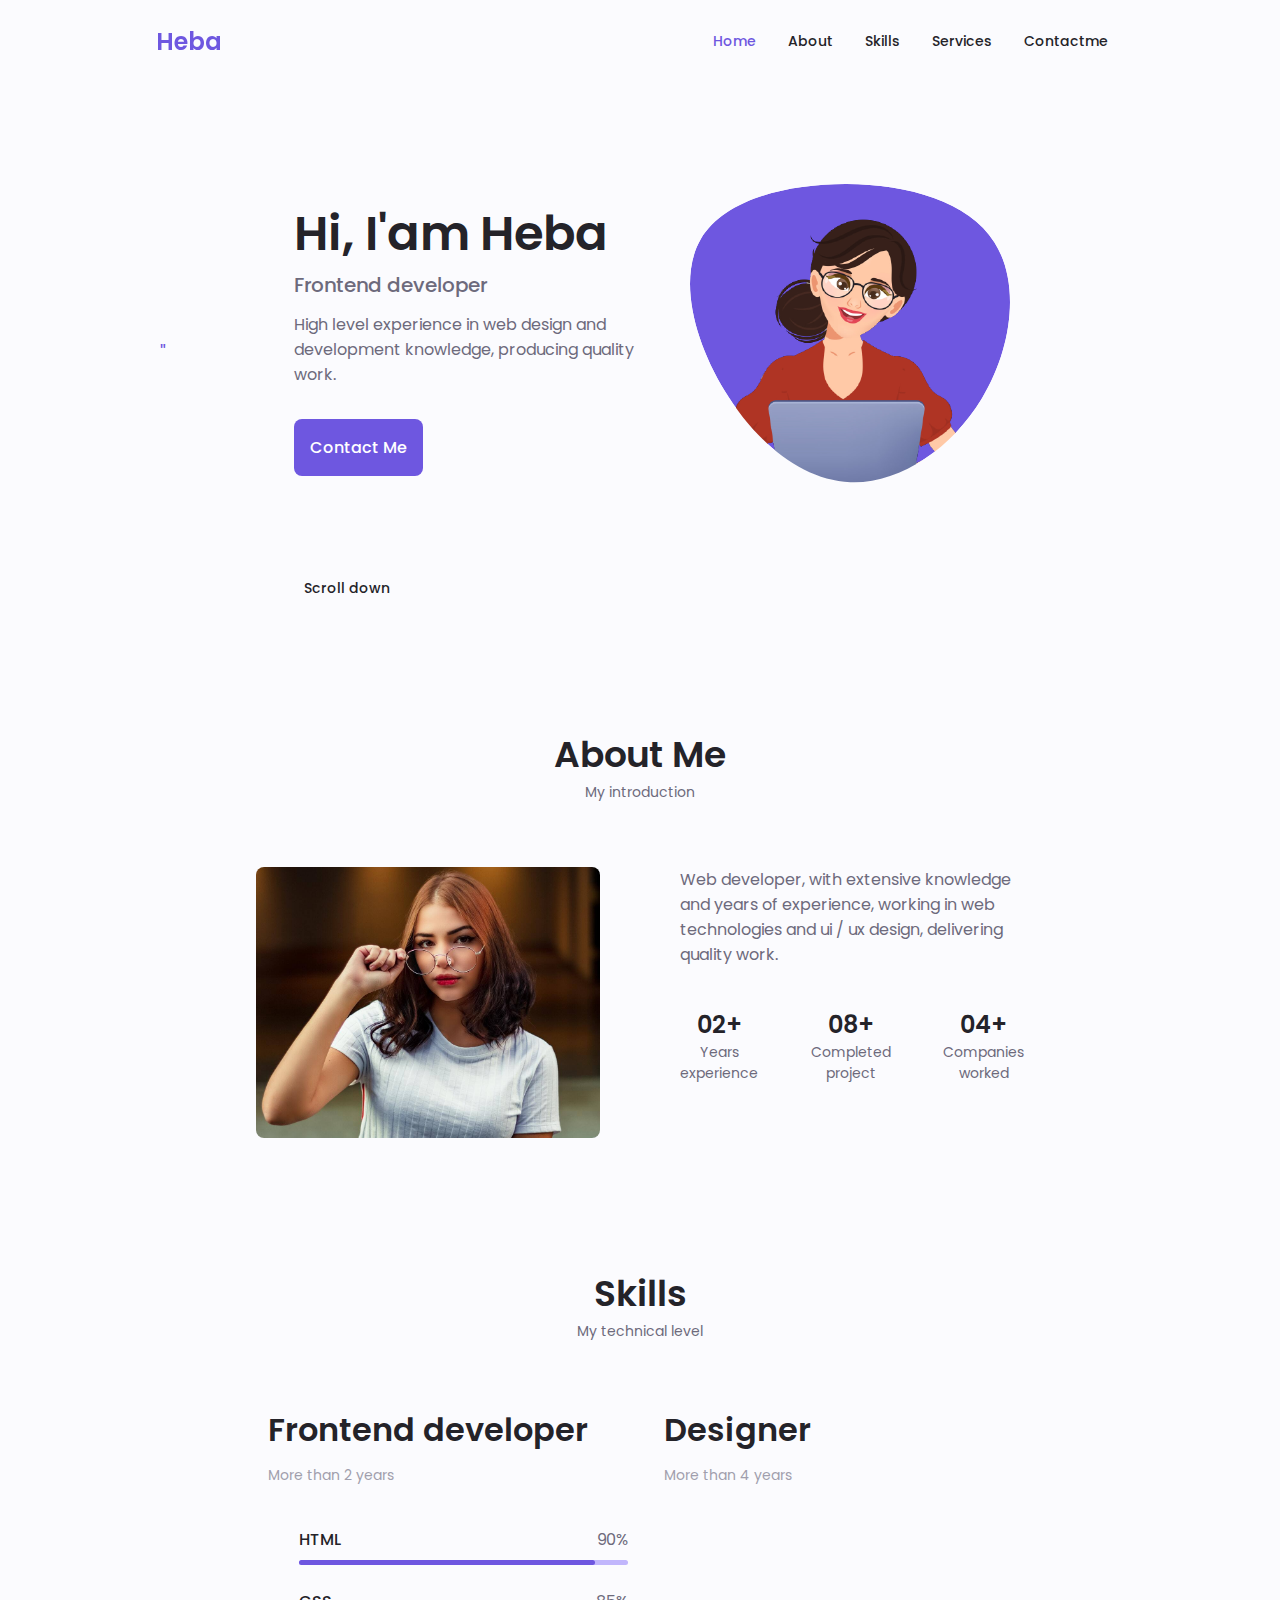
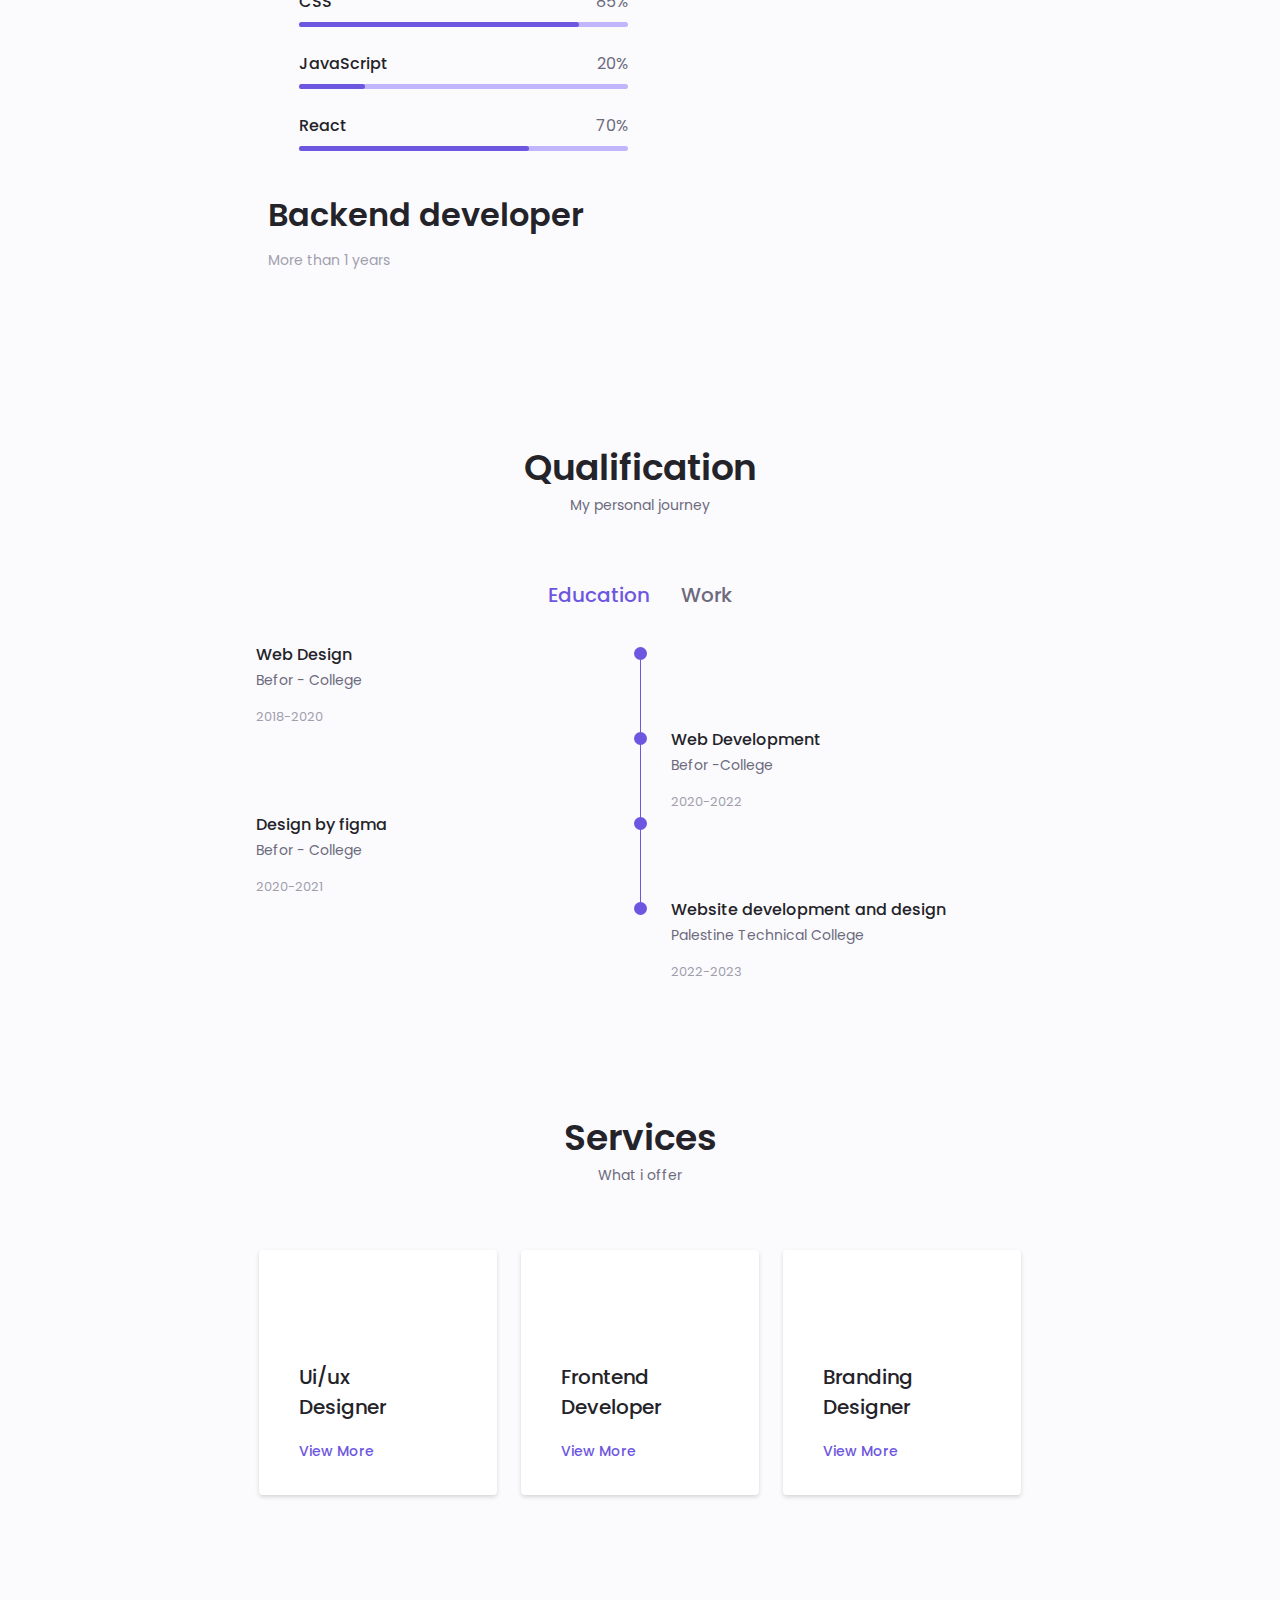
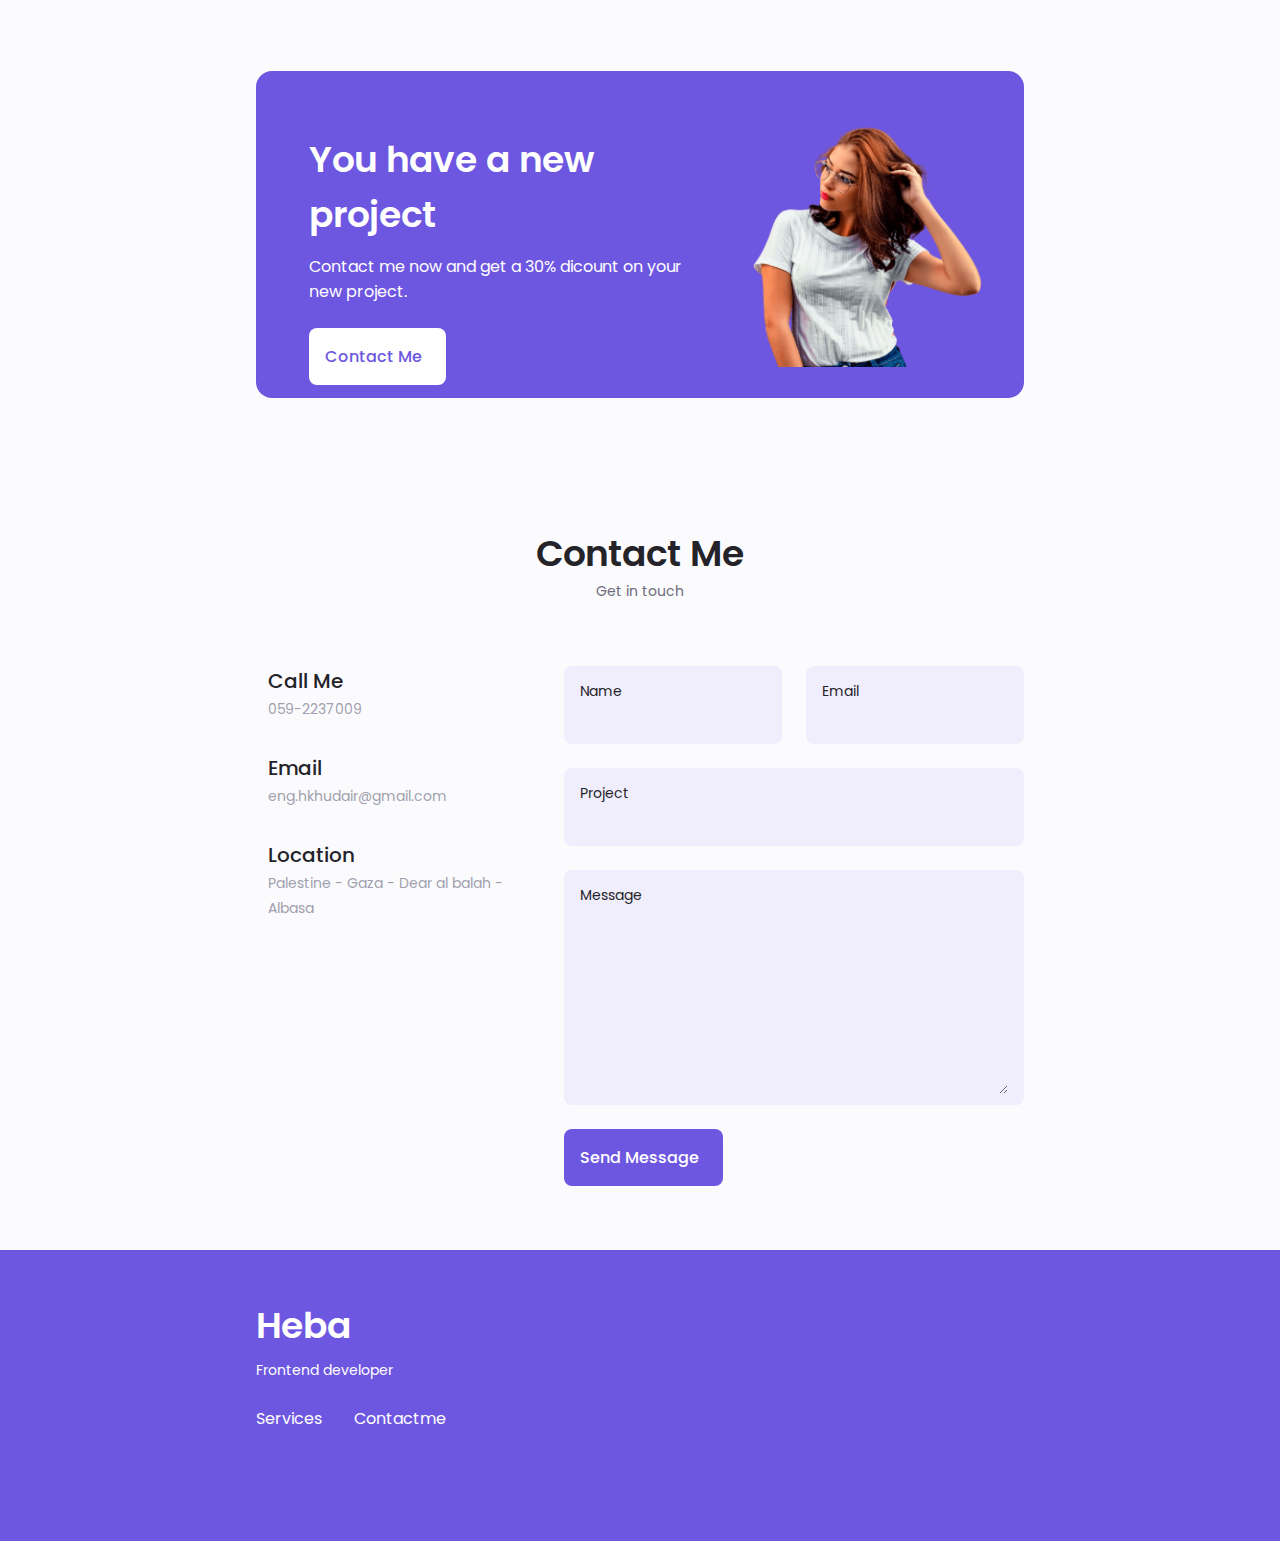
==== index.html @ 5c6288a1 "unicode secure https" ====
<!DOCTYPE html>
    <html lang="en">
    <head>
        <meta charset="UTF-8">
        <meta name="viewport" content="width=device-width, initial-scale=1.0">

        <!--==================== UNICONS ====================-->
        <link rel="stylesheet" href="https://unicons.iconscout.com/release/v3.0.6/css/line.css">
        
        <!--==================== SWIPER CSS ====================-->
        <link rel="stylesheet" href="assets/css/styles.css">
        
        <!--==================== CSS ====================-->
        <link rel="stylesheet" href="">

        <title>Responsive Portfolio Website</title>
    </head>
    <body>
        <!--==================== HEADER ====================-->
        <header class="header" id="header">
            <nav class="nav container">
                <a href="#" class="nav__logo">Heba</a>
                <div class="nav__menu" id="nav-menu">
                    <ul class="nav__list grid">
                        <li class="nav__ite">
                            <a href="#home" class="nav__link active-link">
                              <i class="uil uil-estate nav__icon"></i> Home 
                            </a>
                        </li>
                        <li class="nav__ite">
                            <a href="#about" class="nav__link">
                               <i class="uil uil-user nav__icon"></i> About 
                            </a>
                        </li>
                        <li class="nav__ite">
                            <a href="#skills" class="nav__link">
                                <i class="uil uil-file-alt nav__icon"></i>Skills
                            </a>
                        </li>
                        <li class="nav__ite">
                            <a href="#services" class="nav__link">
                                <i class="uil uil-briefcase-alt nav__icon"></i> Services
                            </a>
                        </li>

                        <li class="nav__ite">
                            <a href="#contact" class="nav__link">
                              <i class="uil uil-message nav__icon"></i> Contactme  
                            </a>
                        </li>
                    </ul>
                    <i class="uil uil-times nav__close" id="nav-close"></i>
                </div>

                <div class="nav__btns">
                    <!-- Theme change button -->
                    <i class="uil uil-moon changr-theme" id="theme-button"></i>
                   <div class="nav__toggle" id="nav-toggle">
                       <i class="uil uil-apps"></i>
                    </div>
                </div>
            </nav>
        </header>

        <!--==================== MAIN ====================-->
        <main class="main">

        
            <!--==================== HOME ====================-->
            <section class="home section" id="home">
                <div class="home__container container grid">
                    <div class="home__content grid">
                        <div class="home__social">
                            <a href="" target="_blank" class="home__social-icon">
                                 
                            </a>

                            <a href="" target="_blank" class="home__social-icon">
                                
                            </a>

                            <a href="http://githup.com/" target="_blank" class="home__social-icon">
                               <i class="uil uil-github-alt"></i>" 
                            </a>
                        </div>
                        <div class="home__img">
                            <svg class="home__blob" viewBox="0 0 200 187" xmlns="http://www.w3.org/2000/svg" xmlns:xlink="http://www.w3.org/1999/xlink">
                                <mask id="mask0" mask-type="alpha">
                                    <path d="M190.312 36.4879C206.582 62.1187 201.309 102.826 182.328 134.186C163.346 165.547 
                                    130.807 187.559 100.226 186.353C69.6454 185.297 41.0228 161.023 21.7403 129.362C2.45775 
                                    97.8511 -7.48481 59.1033 6.67581 34.5279C20.9871 10.1032 59.7028 -0.149132 97.9666 
                                    0.00163737C136.23 0.303176 174.193 10.857 190.312 36.4879Z"/>
                                </mask>
                                <g mask="url(#mask0)">
                                    <path d="M190.312 36.4879C206.582 62.1187 201.309 102.826 182.328 134.186C163.346 
                                    165.547 130.807 187.559 100.226 186.353C69.6454 185.297 41.0228 161.023 21.7403 
                                    129.362C2.45775 97.8511 -7.48481 59.1033 6.67581 34.5279C20.9871 10.1032 59.7028 
                                    -0.149132 97.9666 0.00163737C136.23 0.303176 174.193 10.857 190.312 36.4879Z"/>
                                    <image class="home__bolob-img" x='12' y='18' xlink:href="assets/img/profile.png"/>
                                </g>
                            </svg>
                            
                        </div>
                        <div class="home__data">
                            <h1 class="home__title">Hi, I'am Heba</h1>
                            <h3 class="home__subtitle">Frontend developer</h3>
                            <p class="home__description">High level experience in web design and development
                                 knowledge, producing quality work.</p>
                                 <a href="#contact" class="button button--flex">
                                    Contact Me<i class="uil uil-message button--icon"></i>
                                </a>
                        </div>
                    </div>

                    <div class="home__scroll">
                        <a href="#about" class="home__scroll-button button--flex">
                            <i class="uil uil-mouse-alt home__scroll-mouse"></i>
                            <span class="home__scroll-name">Scroll down</span>
                            <i class="uil uil-arrow-down home__scroll-arow"></i>
                        </a>
                    </div>
                </div>
            </section>

            <!--==================== ABOUT ====================-->
            <section class="about section" id="about">
                <h2 class="section__title">About Me</h2>
                <span class="section__subtitle">My introduction</span>

                <div class="about__container container grid">
                    <img src="assets/img/about.jpg" alt="" class="about__img">

                    <div class="about__data">
                        <p class="about__description">
                            Web developer, with extensive knowledge and years of experience, working in web technologies and ui / ux design, delivering quality work.
                        </p>
                        <div class="about__info">
                            <div>
                                <span class="about__info-title">02+</span>
                                <span class="about__info-name">Years <br> experience</span>
                            </div>

                            <div>
                                <span class="about__info-title">08+</span>
                                <span class="about__info-name">Completed <br> project</span>
                            </div>

                            <div>
                                <span class="about__info-title">04+</span>
                                <span class="about__info-name">Companies <br> worked</span>
                            </div>

                            
                        </div>
                    </div>
                </div>
            </section>

            <!--==================== SKILLS ====================-->
            <section class="skills section" id="skills">
                
                    <h2 class="section__title">Skills</h2>
                    <span class="section__subtitle">My technical level</span>

                    <div class="skills__container container grid">
                        <div>
                            <!--==================== SKILLS 1 ====================-->
                              <div class="skills__content skills__open">
                                <div class="skills__header">
                                    <i class="uil uil-brackets-curly skills__icon"></i>

                                    <div>
                                        <h1 class="skills__titles">Frontend developer</h1>
                                        <span class="skills__subtitle">More than 2 years</span>
                                    </div>
                                    <i class="uil uil-angle-down skills__arrow"></i>
                                </div>

                                <div class="skills__list grid">
                                    <div class="skills__data">
                                        <div class="skills__titles">
                                            <h3 class="skills__name">HTML</h3>
                                            <span class="skills__number">90%</span>
                                        </div>
                                        <div class="skills__bar">
                                            <span class="skills__percentage skills__html"></span>
                                        </div>
                                    </div>

                                    <div class="skills__data">
                                        <div class="skills__titles">
                                            <h3 class="skills__name">CSS</h3>
                                            <span class="skills__number">85%</span>
                                        </div>
                                        <div class="skills__bar">
                                            <span class="skills__percentage skills__CSS"></span>
                                        </div>
                                    </div>

                                    <div class="skills__data">
                                        <div class="skills__titles">
                                            <h3 class="skills__name">JavaScript</h3>
                                            <span class="skills__number">20%</span>
                                        </div>
                                        <div class="skills__bar">
                                            <span class="skills__percentage skills__js"></span>
                                        </div>
                                    </div>

                                    <div class="skills__data">
                                        <div class="skills__titles">
                                            <h3 class="skills__name">React</h3>
                                            <span class="skills__number">70%</span>
                                        </div>
                                        <div class="skills__bar">
                                            <span class="skills__percentage skills__react"></span>
                                        </div>
                                    </div>
                                </div>
                              </div>
                              
                              <!--==================== SKILLS 2 ====================-->
                              <div class="skills__content skills__close">
                                <div class="skills__header">
                                    <i class="uil uil-server-network skills__icon"></i>

                                    <div>
                                        <h1 class="skills__titles">Backend developer</h1>
                                        <span class="skills__subtitle">More than 1 years</span>
                                    </div>
                                    <i class="uil uil-angle-down skills__arrow"></i>
                                </div>

                                <div class="skills__list grid">
                                    <div class="skills__data">
                                        <div class="skills__titles">
                                            <h3 class="skills__name">PHP</h3>
                                            <span class="skills__number">80%</span>
                                        </div>
                                        <div class="skills__bar">
                                            <span class="skills__percentage skills__php"></span>
                                        </div>
                                    </div>

                                    <div class="skills__data">
                                        <div class="skills__titles">
                                            <h3 class="skills__name">Node Js</h3>
                                            <span class="skills__number">75%</span>
                                        </div>
                                        <div class="skills__bar">
                                            <span class="skills__percentage skills__node"></span>
                                        </div>
                                    </div>

                                    <div class="skills__data">
                                        <div class="skills__titles">
                                            <h3 class="skills__name">Firebase</h3>
                                            <span class="skills__number">60%</span>
                                        </div>
                                        <div class="skills__bar">
                                            <span class="skills__percentage skills__firebase"></span>
                                        </div>
                                    </div>

                                    <div class="skills__data">
                                        <div class="skills__titles">
                                            <h3 class="skills__name">Python</h3>
                                            <span class="skills__number">40%</span>
                                        </div>
                                        <div class="skills__bar">
                                            <span class="skills__percentage skills__python"></span>
                                        </div>
                                    </div>
                                </div>
                              </div>
                        </div>
                        <div>
                           <!--==================== SKILLS 3 ====================-->
                           <div class="skills__content skills__close">
                            <div class="skills__header">
                                <i class="uil uil-swatchbook skills__icon"></i>

                                <div>
                                    <h1 class="skills__titles">Designer</h1>
                                    <span class="skills__subtitle">More than 4 years</span>
                                </div>
                                <i class="uil uil-angle-down skills__arrow"></i>
                            </div>

                            <div class="skills__list grid">
                                <div class="skills__data">
                                    <div class="skills__titles">
                                        <h3 class="skills__name">Figma</h3>
                                        <span class="skills__number">90%</span>
                                    </div>
                                    <div class="skills__bar">
                                        <span class="skills__percentage skills__figma"></span>
                                    </div>
                                </div>

                                <div class="skills__data">
                                    <div class="skills__titles">
                                        <h3 class="skills__name">Sketch</h3>
                                        <span class="skills__number">95%</span>
                                    </div>
                                    <div class="skills__bar">
                                        <span class="skills__percentage skills__sketch"></span>
                                    </div>
                                </div>

                                <div class="skills__data">
                                    <div class="skills__titles">
                                        <h3 class="skills__name">Photoshop</h3>
                                        <span class="skills__number">80%</span>
                                    </div>
                                    <div class="skills__bar">
                                        <span class="skills__percentage skills__photoshop"></span>
                                    </div>
                                </div>
                                </div>
                            </div>
                          </div> 
                        </div>
                    </div>
                </section>
            

            <!--==================== QUALIFICATION ====================-->
            <section class="qualification section" id="qualification">
              <h2 class="section__title">Qualification</h2>
              <span class="section__subtitle">My personal journey</span>

              <div class="qualification__container container">
                <div class="qualification__tabs">
                    <div class="qualification__button button--flex qualification__active" data-target='#education'>
                       <i class="uil uil-graduation-cap qualification--icon"></i>
                       Education
                    </div>

                    <div class="qualification__button button--flex" data-target="#work">
                        <i class="uil uil-briefcase-alt qualification--icon"></i>
                        Work
                     </div>
                </div>

                <div class="qualification__sections">
                    <!--==================== QUALIFICATION CONTENT 1 ====================-->
                    <div class="qualifiction__content qualification__active" data-content id="education">
                      

                           <!--==================== QUALIFICATION 1 ====================-->
                           <div class="qualification__data">
                            <div>
                               <h3 class="qualification__title">Web Design</h3>
                               <span class="qualification__subtitle">Befor - College</span>
                               <div class="qualification__calendar">
                                   <i class="uil uil-calender-alt"></i>
                                   2018-2020
                               </div>
                            </div>
                            <div>
                                <span class="qualification__rounder"></span>
                                <span class="qualification__line"></span>

                            </div>
                           </div>
                              <!--==================== QUALIFICATION 2 ====================-->
                           <div class="qualification__data">
                            <div></div>

                                <div>
                                    <span class="qualification__rounder"></span>
                                    <span class="qualification__line"></span>
                                 </div>

                                 <div>
                                     <h3 class="qualification__title">Web Development</h3>
                                     <span class="qualification__subtitle">Befor -College</span>
                                     <div class="qualification__calendar">
                                          <i class="uil uil-calendar-alt"></i>
                                            2020-2022
                                      </div>
                                </div>
                          </div>

                          <!--==================== QUALIFICATION 3 ====================-->
                          <div class="qualification__data">
                          <div>
                            <h3 class="qualification__title">Design by figma</h3>
                            <span class="qualification__subtitle">Befor - College</span>
                            <div class="qualification__calendar">
                                <i class="uil uil-calender-alt"></i>
                                2020-2021
                            </div>
                         </div>
                         <div>
                             <span class="qualification__rounder"></span>
                             <span class="qualification__line"></span>

                         </div>
                         </div>

                            <!--==================== QUALIFICATION 4 ====================-->
                            <div class="qualification__data">
                                <div></div>

                                <div>
                                    <span class="qualification__rounder"></span>
                                    <!-- <span class="qulification__line"></span> -->
     
                                 </div>
                               
                                <div>
                                   <h3 class="qualification__title">Website development and design</h3>
                                   <span class="qualification__subtitle">Palestine Technical College</span>
                                   <div class="qualification__calendar">
                                       <i class="uil uil-calendar-alt"></i>
                                       2022-2023
                                   </div>
                              </div>
                         </div> 
                    </div>
             

                     <!--==================== QUALIFICATION CONTENT 2 ====================-->
                     <div class="qualifiction__content " data-content id="work">
                      

                        <!--==================== QUALIFICATION 1 ====================-->
                        <div class="qualification__data">
                         <div>
                            <h3 class="qualification__title">Software</h3>
                            <span class="qualification__subtitle">Befor Collge</span>
                            <div class="qualification__calendar">
                                <i class="uil uil-calender-alt"></i>
                                2018-2020
                            </div>
                            </div>
                        
                            <div>
                                <span class="qualification__rounder"></span>
                                <span class="qualification__line"></span>
   
                             </div>
                        </div>
                           <!--==================== QUALIFICATION 2 ====================-->
                        <div class="qualification__data">
                            <div></div>

                            <div>
                                <span class="qualification__rounder"></span>
                                <span class="qualification__line"></span>
    
                             </div>
                         <div>
                            <h3 class="qualification__title">Frontend developer</h3>
                            <span class="qualification__subtitle">Befor -College</span>
                            <div class="qualification__calendar">
                                <i class="uil uil-calendar-alt"></i>
                                2020-2022
                            </div>
                         </div>
                        
                       </div>

                         <!--==================== QUALIFICATION 3 ====================-->
                         <div class="qualification__data">
                             

                            
                             <div>
                                <h3 class="qualification__title">Ui designer</h3>
                                <span class="qualification__subtitle">Course on the Internet</span>
                                <div class="qualification__calendar">
                                    <i class="uil uil-calendar-alt"></i>
                                    2022-2023
                                </div>
                             </div>
                             <div>
                                <span class="qualification__rounder"></span>
                                <!-- <span class="qulification__line"></span> -->
 
                             </div>

                           </div>
                        
                       </div>
                 </div>
              </div> 
                    
                
              
            </section>

            <!--==================== SERVICES ====================-->
            <section class="services section" id="services">
                <h2 class="section__title">Services</h2>
                <span class="section__subtitle">What i offer</span>

                <div class="services__container container grid">
            <!--==================== SERVICES 1====================-->
                  <div class="services__content">
                     <div>
                        <i class="uil uil-web-grid services__icon"></i>
                        <h3 class="services__title">Ui/ux <br> Designer</h3>
                     </div>

                     <span class="button button--flex button--small button--link services__button">
                        View More
                        <i class="uil uil-arrow-right button__icon"></i>
                     </span>

                     <div class="services__modal">
                        <div class="services__modal-content">
                            <h4 class="services__modal-title">Ui/Ux <br> Designer</h4>
                            <i class="uil uil-times services__modal-close"></i>

                            <ul class="services__modal-services grid">
                                <li class="services__modal-services">
                                    <i class="uil uil-check-circle services__modle-icon"></i>
                                    <p>
                                        I develop the user interface.
                                    </p>
                                </li>

                                <li class="services__modal-services">
                                    <i class="uil uil-check-circle services__modle-icon"></i>
                                    <p>
                                        Web page development.
                                    </p>
                                </li>

                                <li class="services__modal-services">
                                    <i class="uil uil-check-circle services__modle-icon"></i>
                                    <p>
                                        I creat ux elment interactions.
                                    </p>
                                </li>

                                <li class="services__modal-services">
                                    <i class="uil uil-check-circle services__modle-icon"></i>
                                    <p>
                                        I position your company brand.
                                    </p>
                                </li>
                            </ul>
                        </div>
                     </div>
                  </div>      
                

                <!--==================== SERVICES 2====================-->
                <div class="services__content">
                    <div>
                       <i class="uil uil-arrow services__icon"></i>
                       <h3 class="services__title">Frontend <br> Developer</h3>
                    </div>

                    <span class="button button--flex button--small button--link services__button">
                       View More
                       <i class="uil uil-arrow-right button__icon"></i>
                    </span>

                    <div class="services__modal">
                       <div class="services__modal-content">
                           <h4 class="services__modal-title">Frontend <br> Developer</h4>
                           <i class="uil uil-times services__modal-close"></i>

                           <ul class="services__modal-services grid">
                               <li class="services__modal-services">
                                   <i class="uil uil-check-circle services__modle-icon"></i>
                                   <p>
                                       I develop the user interface.
                                   </p>
                               </li>

                               <li class="services__modal-services">
                                   <i class="uil uil-check-circle services__modle-icon"></i>
                                   <p>
                                       Web page development.
                                   </p>
                               </li>

                               <li class="services__modal-services">
                                   <i class="uil uil-check-circle services__modle-icon"></i>
                                   <p>
                                       I creat ux elment interactions.
                                   </p>
                               </li>

                               <li class="services__modal-services">
                                   <i class="uil uil-check-circle services__modle-icon"></i>
                                   <p>
                                       I position your company brand.
                                   </p>
                               </li>
                           </ul>
                       </div>
                    </div>
                 </div>      
               

               <!--==================== SERVICES 3====================-->
                  <div class="services__content">
                   <div>
                     <i class="uil uil-pen services__icon"></i>
                     <h3 class="services__title">Branding <br> Designer</h3>
                </div>

                <span class="button button--flex button--small button--link services__button">
                   View More
                   <i class="uil uil-arrow-right button__icon"></i>
                </span>

                <div class="services__modal">
                   <div class="services__modal-content">
                       <h4 class="services__modal-title">Branding <br> Designer</h4>
                       <i class="uil uil-times services__modal-close"></i>

                       <ul class="services__modal-services grid">
                           <li class="services__modal-services">
                               <i class="uil uil-check-circle services__modle-icon"></i>
                               <p>
                                   I develop the user interface.
                               </p>
                           </li>

                           <li class="services__modal-services">
                               <i class="uil uil-check-circle services__modle-icon"></i>
                               <p>
                                   Web page development.
                               </p>
                           </li>

                           <li class="services__modal-services">
                               <i class="uil uil-check-circle services__modle-icon"></i>
                               <p>
                                   I creat ux elment interactions.
                               </p>
                           </li>

                           <li class="services__modal-services">
                               <i class="uil uil-check-circle services__modle-icon"></i>
                               <p>
                                   I position your company brand.
                               </p>
                           </li>
                       </ul>
                   </div>
                </div>
             </div>      
           </div>
        
            </section>

            <!--==================== PROJECT IN MIND ====================-->
            <section class="project section">
              <div class="project__bg">
                <div class="project__container container grid">
                    <div class="project__data">
                        <h2 class="project__title">You have a new project</h2>
                        <p class="project__description">Contact me now and get a 30% dicount on your new project.</p>
                        <a href="#contact" class="button button--flex button--white">
                            Contact Me 
                            <i class="uil uil-message project__icon button__icon"></i>
                        </a>
                    </div>

                    <img src="assets/img/project.png" alt="" class="project__img">
                </div>
              </div>
            </section>

           

            <!--==================== CONTACT ME ====================-->
            <section class="contact section" id="contact">
               <h2 class="section__title">Contact Me</h2>
               <span class="section__subtitle">Get in touch</span>
               <div class="contact__container container grid">
                <div>
                    <div class="contact__information">
                        <i class="uil uil-phone contact__icon"></i>

                        <div>
                            <h3 class="contact__title">Call Me</h3>
                            <span class="contact__subtitle">059-2237009</span>
                        </div>
                    </div>

                    <div class="contact__information">
                        <i class="uil uil-envelope contact__icon"></i>

                        <div>
                            <h3 class="contact__title">Email </h3>
                            <span class="contact__subtitle">eng.hkhudair@gmail.com</span>
                        </div>
                    </div>

                    <div class="contact__information">
                        <i class="uil uil-map-marker contact__icon"></i>

                        <div>
                            <h3 class="contact__title">Location</h3>
                            <span class="contact__subtitle">Palestine - Gaza - Dear al balah - Albasa</span>
                        </div>
                    </div>

                </div>

                <form action="" class="contact__form grid">
                    <div class="contact__inputs grid">
                        <div class="contact__content">
                            <label for="" class="contact__label">Name</label>
                            <input type="text" class="contact__input">
                        </div>

                        <div class="contact__content">
                            <label for="" class="contact__label">Email</label>
                            <input type="email" class="contact__input">
                        </div>
                    </div>

                    <div class="contact__content">
                        <label for="" class="contact__label">Project</label>
                        <input type="text" class="contact__input">
                    </div>

                    <div class="contact__content">
                        <label for="" class="contact__label">Message</label>
                        <textarea name="" id="" cols="0" rows="7" class="contact__input"></textarea>
                    </div>
                     <div>
                        <a href="#" class="button button--flex">
                            Send Message
                            <i class="uil uil-message button__icon"></i>
                        </a>
                     </div>
                </form>
               </div>
            </section>
        </main>

        <!--==================== FOOTER ====================-->
        <footer class="footer">
            <div class="footer__bg">
                <div class="footer_container container grid">
                    <div><h1 class="footer__title">Heba</h1>
                    <span class="footer__subtitle">Frontend developer</span>
                    </div>

                    <ul class="footer__links">
                        <li>
                            <a href="#services" class="footer__links">Services</a>
                        </li>

                        <li>
                            <a href="#contact" class="footer__links">Contactme</a>
                        </li>
                    </ul>

                    <div class="footer__socials">
                        <a href="https://www.facebook.com/" target="_blank" class="footer__social">
                          <i class="uil uil-facebook-f"></i>
                        </a>

                        <a href="https://www.instagram.com/" target="_blank" class="footer__social">
                            <i class="uil uil-instagram"></i>
                        </a>                       

                    </div>
                </div>
                
            </div>
         
        </footer>
        
        <!--==================== SCROLL TOP ====================-->
        <a href="#" class="scroll" id="scroll-up">
            <i class="uil uil-arrow-up scrollup__icon"></i>
        </a>

        <!--==================== SWIPER JS ====================-->
        <script src=""></script>

        <!--==================== MAIN JS ====================-->
        <script src="assets/js/main.js"></script>
    </body>
</html>
---- assets/css/styles.css ----
/*==================== GOOGLE FONTS ====================*/
@import url("https://fonts.googleapis.com/css2?family=Poppins:wght@400;500;600&display=swap");

/*==================== VARIABLES CSS ====================*/
:root {
  --header-height: 3rem;

  /*========== Colors ==========*/
  /* Change favorite color */
  --hue-color: 250;
  /*Purple 250 - Green 142 - Blue 230 - Pink 340*/

  /* HSL color mode */
  --first-color: hsl(var(--hue-color), 69%, 61%);
  --first-color-second: hsl(var(--hue-color), 69%, 61%);
  --first-color-alt: hsl(var(--hue-color), 57%, 53%);
  --first-color-lighter: hsl(var(--hue-color), 92%, 85%);
  --title-color: hsl(var(--hue-color), 8%, 15%);
  --text-color: hsl(var(--hue-color), 8%, 45%);
  --text-color-light: hsl(var(--hue-color), 8%, 65%);
  --input-color: hsl(var(--hue-color), 70%, 96%);
  --body-color: hsl(var(--hue-color), 60%, 99%);
  --header-color: hsl(var(--hue-color), 60%, 99%, 50%);
  --container-color: #fff;
  --scroll-bar-color: hsl(var(--hue-color), 12%, 90%);
  --scroll-thumb-color: hsl(var(--hue-color), 12%, 80%);



  /*========== Font and typography ==========*/
  --body-font: 'Poppins', sans-serif;

  /* .5rem = 8px, 1rem = 16px, 1.5rem = 24px ... */
  --big-font-size: 2rem;
  --h1-font-size: 1.5rem;
  --h2-font-size: 1.25rem;
  --h3-font-size: 1.125rem;
  --normal-font-size: .938rem;
  --small-font-size: .813rem;
  --smaller-font-size: .75rem;

  /*========== Font weight ==========*/
  --font-medium: 500;
  --font-semi-bold: 600;

  /*========== Margenes Bottom ==========*/
  /* .25rem = 4px, .5rem = 8px, .75rem = 12px ... */
  --mb-0-25: .25rem;
  --mb-0-5: .5rem;
  --mb-0-75: .75rem;
  --mb-1: 1rem;
  --mb-1-5: 1.5rem;
  --mb-2: 2rem;
  --mb-2-5: 2.5rem;
  --mb-3: 3rem;

  /*========== z index ==========*/
  --z-tooltip: 10;
  --z-fixed: 100;
  --z-modal: 1000;
}

/* Font size for large devices */
@media screen and (min-width: 968px) {
  :root {
    --big-font-size: 3rem;
    --h1-font-size: 2.25rem;
    --h2-font-size: 1.5rem;
    --h3-font-size: 1.25rem;
    --normal-font-size: 1rem;
    --small-font-size: .875rem;
    --smaller-font-size: .813rem;
  }
}

/*========== Variables Dark theme ==========*/
body.dark-theme {
  /* HSL color Mode */
  --first-color-second: hsl(var(--hue-color), 30%, 8%);
  --title-color: hsl(var(--hue-color), 8%, 95%);
  --text-color: hsl(var(--hue-color), 8%, 75%);
  --input-color: hsl(var(--hue-color), 29%, 16%);
  --body-color: hsl(var(--hue-color), 28%, 12%);
  --header-color: var(--body-color)
  --container-color: hsl(var(--hue-color), 29%, 16%);
  --scroll-bar-color: hsl(var(--hue-color), 12%, 48%);
  --scroll-thumb-color: hsl(var(--hue-color), 12%, 36%);
}

/*========== Button Dark/Light ==========*/
.nav__btns {
  display: flex;
  align-items: center;
}

.change-theme {
  font-size: 1.25rem;
  color: var(--title-color);
  margin-right: var(--mb-1);
  cursor: pointer;
}

.change-theme:hover {
  color: var(--first-color);
}

/*==================== BASE ====================*/
* {
  box-sizing: border-box;
  padding: 0;
  margin: 0;
}

html {
  scroll-behavior: smooth;
}

body {
  margin: 0 0 var(--header-height) 0;
  font-family: var(--body-font);
  font-size: var(--normal-font-size);
  background-color: var(--body-color);
  color: var(--text-color);
}

h1,
h2,
h3,
h4 {
  color: var(--title-color);
  font-weight: var(--font-semi-bold);
}

ul {
  list-style: none;
}

a {
  text-decoration: none;
}

img {
  max-width: 100%;
  height: auto;
}

/*==================== REUSABLE CSS CLASSES ====================*/
.section {
  padding: 2rem 0 4rem;
}

.section__title {
  font-size: var(--h1-font-size);
  color: var(--title-color);
}

.section__subtitle {
  display: block;
  font-size: var(--small-font-size);
  margin-bottom: var(--mb-3);
}

.section__title,
.section__subtitle {
  text-align: center;
}

/*==================== LAYOUT ====================*/
.container {
  max-width: 768px;
  margin-left: var(--mb-1-5);
  margin-right: var(--mb-1-5);
}

.grid {
  display: grid;
  gap: 1.5rem;
}

.header {
  width: 100%;
  position: fixed;
  bottom: 0;
  left: 0;
  z-index: var(--z-fixed);
  background-color: var(--body-color);
}

/*==================== NAV ====================*/
.nav {
  max-width: 968px;
  height: var(--header-height);
  display: flex;
  justify-content: space-between;
  align-items: center;
}

.nav__logo,
.nav__toggle {
  font-size: var(--h2-font-size);
  font-weight: var(--font-semi-bold);
  color: var(--first-color);
  backface-visibility: hidden;
  -moz-backface-visibility: hidden;
  -webkit-backface-visibility: hidden;
}

.nav__logo:hover {
  color: var(--title-color);
}

.nav__toggle {
  font-size: 1.1rem;
  cursor: pointer;
}

.nav--toggle:hover {
  color: var(--first-color);
}

@media screen and (max-width: 767px) {
  .nav__menu {
    position: fixed;
    bottom: -100%;
    left: 0;
    width: 100%;
    background-color: var(--body-color);
    padding: 2rem 1.5rem 4rem;
    box-shadow: 0 -1px 4px rgba(0, 0, 0, .15);
    border-radius: 1.5rem 1.5rem 0 0;
    transition: .3s;
  }
}

.nav__list {
  grid-template-columns: repeat(3, 1fr);
  gap: 2rem;
}

.nav__link {
  display: flex;
  flex-direction: column;
  align-items: center;
  font-size: var(--small-font-size);
  color: var(--title-color);
  font-weight: var(--font-medium);
}

.nav__link:hover {
  color: var(--first-color);
}

.nav__icon {
  font-size: 1.2rem;
}

.nav__close {
  position: absolute;
  right: 1.3rem;
  bottom: .5rem;
  font-size: 1.5rem;
  cursor: pointer;
  color: var(--first-color);
}

.nav__close:hover {
  color: var(--first-color-alt);
}

/* show menu */
.show-menu {
  bottom: 0;
}

/* Active link */
.active-link {
  color: var(--first-color);
}

/* Change background header */
.scroll-header {
  box-shadow: 0 -1px 4px rgba(0, 0, 0, .15);
  background-color: var(--header-color);
  backdrop-filter: blur(12px);
}

/*==================== HOME ====================*/
.home__container {
  gap: 1rem;
}

.home__content {
  grid-template-columns: .5fr 3fr;
  padding-top: 3.5rem;
  align-items: center;
}

.home__social {
  display: grid;
  grid-template-columns: max-content;
  row-gap: 1rem;
}

.home__social-icon {
  font-size: 1.25rem;
  color: var(--first-color);
}

.home__social-icon:hover {
  color: var(--first-color-alt);
}

.home__blob {
  width: 200px;
  fill: var(--first-color);
}

.home__bolob-img {
  width: 170px;
}

.home__data {
  grid-column: 1/3;
}

.home__title {
  font-size: var(--big-font-size);
}

.home__subtitle {
  font-size: var(--h3-font-size);
  color: var(--text-color);
  font-weight: var(--font-medium);
  margin-bottom: var(--mb-0-75);
}

.home__description {
  margin-bottom: var(--mb-2);
}

.home__scroll {
  display: none;
}

.home__scroll-button {
  color: var(--first-color);
  transition: .3s;
}

.home__scroll-button:hover {
  transform: translateY(.25rem);
}

.home__scroll-mouse {
  font-size: 2rem;
}

.home__scroll-name {
  font-size: var(--small-font-size);
  color: var(--title-color);
  font-weight: var(--font-medium);
  margin-right: var(--mb-0-25);
}

.home__scroll-arrow {
  font-size: 1.25rem;
}

/*==================== BUTTONS ====================*/
.button {
  display: inline-block;
  background-color: var(--first-color);
  color: #fff;
  padding: 1rem;
  border-radius: .5rem;
  font-weight: var(--font-medium);
}

.button:hover {
  background-color: var(--first-color-alt);
}

.button__icon {
  font-size: 1.25rem;
  margin-left: var(--mb-0-5);
  transition: .3s;
}

.button--flex {
  display: inline-flex;
  align-items: center;
}

.button--small {
  padding: .75rem 1rem;
}

.button--link {
  padding: 0;
  background-color: transparent;
  color: var(--first-color);
}

.button--link:hover {
  background-color: transparent;
  color: var(--first-color-alt);
}

.button--white {
  background-color: #fff;
  color: var(--first-color);
}

.button--white:hover {
  background-color: #fff;

}

/*==================== ABOUT ====================*/
.about__img {
  width: 200px;
  border-radius: .5rem;
  justify-self: center;
  align-self: center;
}

.about__description {
  text-align: center;
  margin-bottom: var(--mb-2-5);
}

.about__info {
  display: flex;
  justify-content: space-evenly;
  margin-bottom: var(--mb-2-5);
}

.about__info-title {
  font-size: var(--h2-font-size);
  font-weight: var(--font-semi-bold);
  color: var(--title-color);
}

.about__info-name {
  font-size: var(--small-font-size);
}

.about__info-title,
.about__info-name {
  display: block;
  text-align: center;
}

/*==================== SKILLS ====================*/
.skills__container {
  row-gap: 0;
}

.skills__header {
  display: flex;
  align-items: center;
  margin-bottom: var(--mb-2-5);
  cursor: pointer;

}

.skills__icon,
.skills__arrow {
  font-size: 2rem;
  color: var(--first-color);

}

.skills__icon {
  margin-right: var(--mb-0-75);
}

.skills__title {
  font-size: var(--h3-font-size);
}

.skills__subtitle {
  font-size: var(--small-font-size);
  color: var(--text-color-light);
}

.skills__arrow {
  margin-left: auto;
  transition: .4s;
}

.skills__list {
  row-gap: 1.5rem;
  padding-left: 2.7rem;
}

.skills__titles {
  display: flex;
  justify-content: space-between;
  margin-bottom: var(--mb-0-5);
}

.skills__name {
  font-size: var(--normal-font-size);
  font-weight: var(--font-medium);
}

.skills__bar,
.skills__percentage {
  height: 5px;
  border-radius: .25rem;
}

.skills__bar {
  background-color: var(--first-color-lighter);
}

.skills__percentage {
  display: block;
  background-color: var(--first-color);
}

.skills__html {
  width: 90%;
}

.skills__CSS {
  width: 85%;
}

.skills__js {
  width: 20%;
}

.skills__react {
  width: 70%;
}

.skills__php {
  width: 80%;
}

.skills__node {
  width: 75%;
}

.skills__firebase {
  width: 60%;
}

.skills__python {
  width: 40%;
}

.skills__figma {
  width: 90%;
}

.skills__sketch {
  width: 95%;
}

.skills__photoshop {
  width: 80%;
}

.skills__close .skills__list {
  height: 0;
  overflow: hidden;
}

.skills__open .skills__list {
  height: max-content;
  margin-bottom: var(--mb-2-5);
}

.skills__open .skills__arrow {
  transform: rotate(-180deg);
}

/*==================== QUALIFICATION ====================*/
.qualification__tabs {
  display: flex;
  justify-content: space-evenly;
  margin-bottom: var(--mb-2);
}

.qualification__button {
  font-size: var(--h3-font-size);
  font-weight: var(--font-medium);
  cursor: pointer;
}

.qualification__button:hover {
  color: var(--first-color);
}

.qualification__icon {
  font-size: 1.8rem;
  margin-right: var(--mb-0-25);
}

.qualification__data {
  display: grid;
  grid-template-columns: 1fr max-content 1fr;
  column-gap: 1.5rem;
}

.qualification__title {
  font-size: var(--normal-font-size);
  font-weight: var(--font-medium);
}

.qualification__subtitle {
  display: inline-block;
  font-size: var(--small-font-size);
  margin-bottom: var(--mb-1);
}

.qualification__calendar {
  font-size: var(--smaller-font-size);
  color: var(--text-color-light);
}

.qualification__rounder {
  display: inline-block;
  width: 13px;
  height: 13px;
  background-color: var(--first-color);
  border-radius: 50%;
}

.qualification__line {
  display: block;
  width: 1px;
  height: 100%;
  background-color: var(--first-color);
  transform: translate(6px, -7px);
}


.qualification [data-content] {
  display: none;
}

.qualification__active[data-content] {
  display: block;
}

.qualification__button.qualification__active {
  color: var(--first-color);
}

/*==================== SERVICES ====================*/
.services__container {
  gap: 1.5rem;
  grid-template-columns: repeat(2, 1fr);
}

.services__content {
  position: relative;
  background-color: var(--container-color);
  padding: 3.5rem .5rem 1.25rem 1.5rem;
  border-radius: .25rem;
  box-shadow: 0 2px 4px rgba(0, 0, 0, .15);
  transition: .3s;
}

.services__content:hover {
  box-shadow: 0 4px 8px rgba(0, 0, 0, .15);
}

.services__icon {
  display: block;
  font-size: 1.5rem;
  color: var(--first-color);
  margin-bottom: var(--mb-1);
}

.services__title {
  font-size: var(--h3-font-size);
  margin-bottom: var(--mb-1);
  font-weight: var(--font-medium);
}

.services__button {
  cursor: pointer;
  font-size: var(--small-font-size);
}

.services__button:hover .button__icon {
  transform: translateX(.25rem);
}

.services__modal {
  position: fixed;
  top: 0;
  left: 0;
  right: 0;
  bottom: 0;
  background-color: rgba(0, 0, 0, .5);
  display: flex;
  align-items: center;
  justify-content: center;
  padding: 0 1rem;
  z-index: var(--z-modal);
  opacity: 0;
  visibility: hidden;
  transition: 3s;
}

.services__modal-content {
  position: relative;
  background-color: var(--container-color);
  padding: 1.5rem;
  border-radius: .5rem;
}

.services__modal-seervices {
  row-gap: 1rem;
}

.services__modal-service {
  display: flex;
}

.services__modal-title {
  font-size: var(--h3-font-size);
  font-weight: var(--font-medium);
  margin-bottom: var(--mb-1-5);
}

.services__modal-close {
  position: absolute;
  top: 1rem;
  right: 1rem;
  font-size: 1.5rem;
  color: var(--first-color);
  cursor: pointer;
}

.services__modal-icon {
  color: var(--first-color);
  margin-right: var(--mb-0-25);
}

/* Active Modal */
.active-modal {
  opacity: 1;
  visibility: visible;
}


/*==================== PROJECT IN MIND ====================*/
.project {
  text-align: center;
}

.project__bg {
  background-color: var(--first-color-second);
  padding-top: 3rem;
}

.project__title {
  font-size: var(--h1-font-size);
  margin-bottom: var(--mb-0-75);

}

.project__description {
  margin-bottom: var(--mb-1-5);
}

.project__title,
.project__description {
  color: #fff;
}

.project__subtitle {
  color: #fff;
}

.project__img {
  width: 232px;
  justify-self: center;
}




/*==================== CONTACT ME ====================*/

.contact__container {
  row-gap: 3rem;
}

.contact__information {
  display: flex;
  margin-bottom: var(--mb-2);
}

.contact__icon {
  font-size: 2rem;
  color: var(--first-color);
  margin-right: var(--mb-0-75);
}

.contact__title {
  font-size: var(--h3-font-size);
  font-weight: var(--font-medium);
}

.contact__subtitle {
  font-size: var(--small-font-size);
  color: var(--text-color-light);

}

.contact__content {
  background-color: var(--input-color);
  border-radius: .5rem;
  padding: .75rem 1rem .25rem;

}

.contact__label {
  font-size: var(--small-font-size);
  color: var(--title-color);
}

.contact__input {
  width: 100%;
  background-color: var(--input-color);
  color: var(--text-color);
  font-family: var(--body-font);
  font-size: var(--normal-font-size);
  border: none;
  outline: none;
  padding: .25rem .5rem .5rem 0;
}


/*==================== FOOTER ====================*/
.footer {
  padding-top: 2rem;
}

.footer__container {
  row-gap: 3.5rem;
}

.footer__bg {
  background-color: var(--first-color-second);
  padding: 2rem 0 3rem;
}

.footer__title {
  font-size: var(--h1-font-size);
  margin-bottom: var(--mb-0-25);

}

.footer__subtitle {
  font-size: var(--small-font-size);
}

.footer__links {
  display: flex;
  flex-direction: column;
  row-gap: 1.5rem;
}

.footer__links:hover {
  color: var(--first-color-lighter);
}

.footer__social {
  font-size: 1.25rem;
  margin-right: var(--mb-1-5);
}

.footer__social:hover {
  color: var(--first-color-lighter);
}

.footer__title,
.footer__subtitle,
.footer__links,
.footer__social {
  color: #fff;
}

/*========== SCROLL UP ==========*/
.scrollup {
  position: fixed;
  right: 1rem;
  bottom: -20%;
  background-color: var(--first-color);
  opacity: .8;
  padding: 0 .3rem;
  border-radius: .4rem;
  z-index: var(--z-tooltip);
  transition: .4s;
}

.scrollup:hover {
  background-color: var(--first-color-alt);
}

.scrollup__icon {
  font-size: 1.5rem;
  color: #fff;
}

/* Show scroll */
.show-scroll {
  bottom: 5rem;
}


/*========== SCROLL BAR ==========*/
::-webkit-scrollbar {
  width: .60rem;
  background-color: var(--scroll-bar-color);
  border-radius: .5rem;
}

::-webkit-scrollbar-thumb {
  background-color: var(--scroll-thumb-color);
  border-radius: .5rem;
}

::-webkit-scrollbar-thumb:hover {
  background-color: var(--text-color-light);
}

/*==================== MEDIA QUERIES ====================*/
/* For small devices */
@media screen and (max-width: 350px) {
  .container {
    margin-left: var(--mb-1);
    margin-right: var(--mb-1);
  }

  .nav__menu {
    padding: 2rem .25rem 4rem;
  }

  .nav__list {
    column-gap: 0;
  }

  .home__content {
    grid-template-columns: .25fr 3fr;
  }

  .home__blob {
    width: 180px;
  }

  .skills__title {
    font-size: var(--normal-font-size);
  }

  .qualification__data {
    gap: .5rem;
  }

  .services__container {
    grid-template-columns: max-content;
    justify-content: center;
  }

  .services__content {
    pointer-events: 3.5rem;
  }

  .services__modal {
    padding: 0 .5rem;
  }

  .project__img {
    width: 200px;
  }
}

/* For medium devices */
@media screen and (min-width: 568px) {
  .home__content {
    grid-template-columns: max-content 1fr 1fr;
  }

  .home__data {
    grid-column: initial;
  }

  .home__img {
    order: 1;
    justify-self: center;
  }

  .about__container,
  .skills__container,
  .project__container,
  .contact__container,
  .footer__container {
    grid-template-columns: repeat(2, 1fr);
  }

  .qualification__section {
    display: grid;
    grid-template-columns: .6fr;
    justify-content: center;
  }
}

@media screen and (min-width:768px) {
  .container {
    margin-left: auto;
    margin-right: auto;
  }

  body {
    margin: 0;
  }

  .section {
    padding: 6rem 0 2rem;
  }

  .section__subtitle {
    margin-bottom: 4rem;
  }

  .header {
    top: 0;
    padding: 24px !important;
    bottom: initial;
  }

  .header,
  .main,
  .footer__container {
    padding: 0 1rem;
  }

  .nav {
    height: calc(var(--header-height)+ 1.5rem);
    column-gap: 1rem;
  }

  .nav__icon,
  .nav__close,
  .nav__toggle {
    display: none;
  }

  .nav__list {
    display: flex;
    column-gap: 2rem;
  }

  .nav__menu {
    margin-left: auto;
  }

  .change-theme {
    margin: 0;
  }

  .home__container {
    row-gap: 5rem;
  }

  .home__content {
    padding-top: 5.5rem;
    column-gap: 2rem;
  }

  .home__blob {
    width: 270px;
  }

  .home__scroll {
    display: block;
  }

  .home__scroll-button {
    margin-left: 3rem;
  }

  .about__container {
    column-gap: 5rem;
  }

  .about__img {
    width: 350px;
  }

  .about__description {
    text-align: initial;
  }

  .about__info {
    justify-content: space-between;
  }

  .qualification__tabs {
    justify-content: center;
  }

  .qualification__button {
    margin: 0 var(--mb-1);
  }

  .qualification__section {
    grid-template-columns: .5fr;
  }

  .services__container {
    grid-template-columns: repeat(3, 218px);
    justify-content: center;
  }

  .services__icon {
    font-size: 2rem;
  }

  .services__content {
    padding: 6rem 0 2rem 2.5rem;
  }

  .services__modal-content {
    width: 450px;
  }

  .project {
    text-align: initial;
  }

  .project__bg {
    background: none;
  }

  .project__container {
    background-color: var(--first-color-second);
    border-radius: 1rem;
    padding: 3rem 2.5rem 0;
    grid-template-columns: 1fr max-content;
    column-gap: 3rem;
  }

  .project__data {
    padding: .8rem;
  }

  .footer__container {
    grid-template-columns: repeat(3, 1fr);
  }

  .footer__bg {
    padding: 3rem 0 3.5rem;
  }

  .footer__links {
    flex-direction: row;
    column-gap: 2rem;
  }

  .footer__socials {
    justify-self: flex-end;
  }
}

/* For large devices */
@media screen and (min-width: 1024px) {

  .header,
  .main,
  .footer__container {
    padding: 0;
  }

  .home__blob {
    width: 320px;
  }

  .home__social {
    transform: translateX(-6rem);
  }

  .services__container {
    grid-template-columns: repeat(3, 238px);
  }

  .contact__form {
    width: 460px;
  }

  .contact__inputs {
    grid-template-columns: repeat(2, 1fr);
  }
}
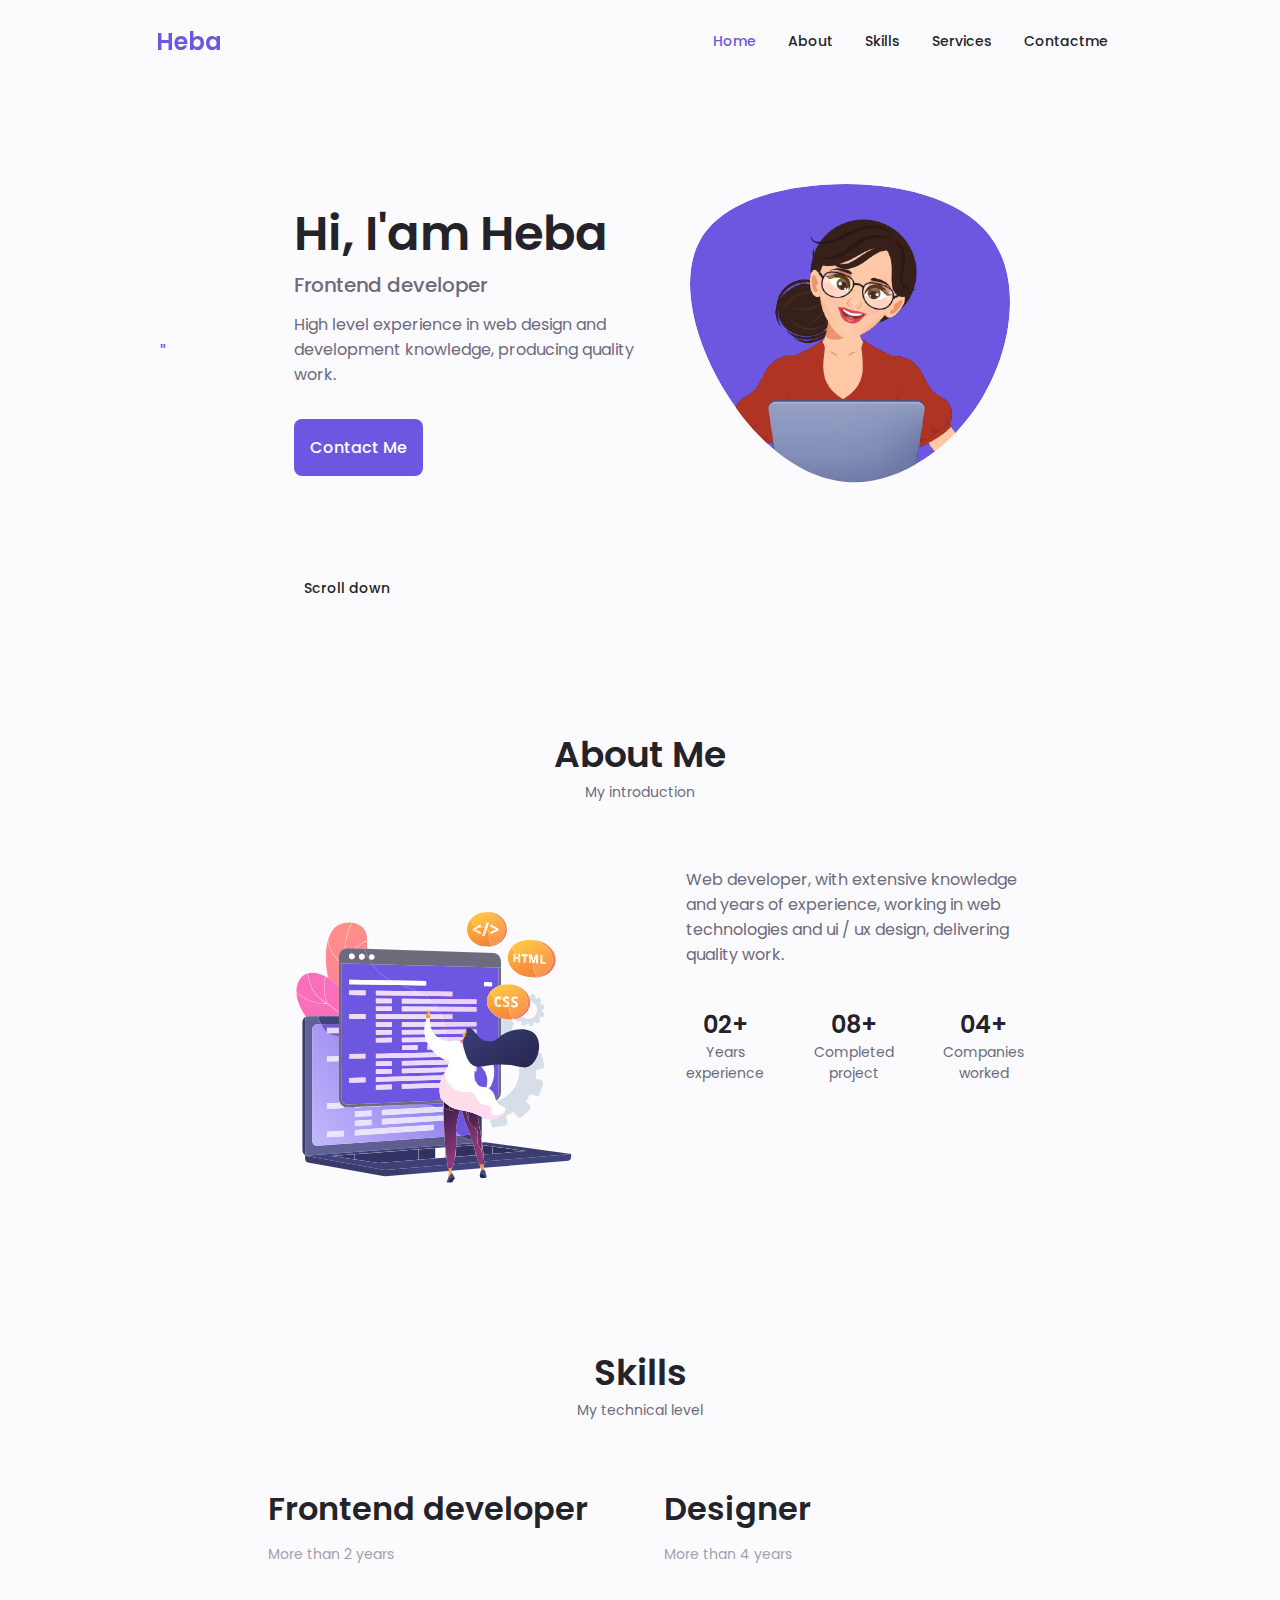
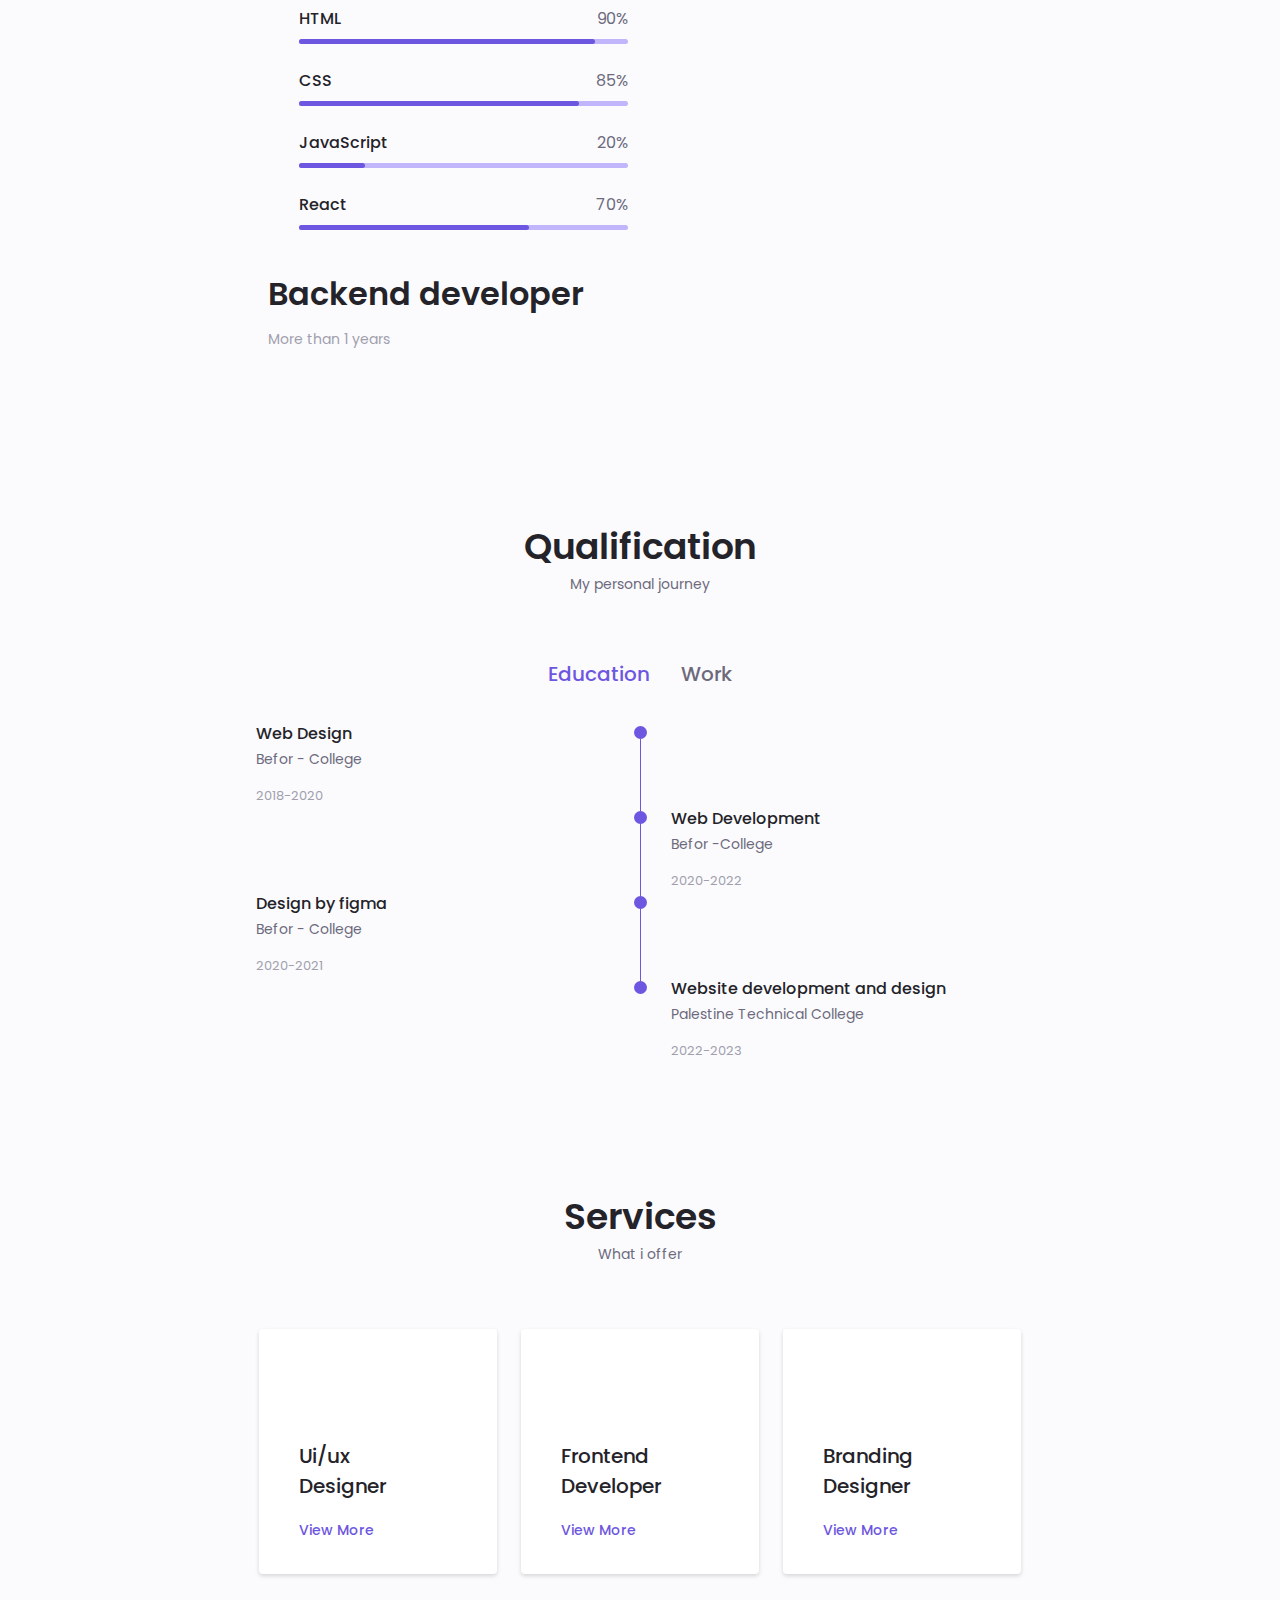
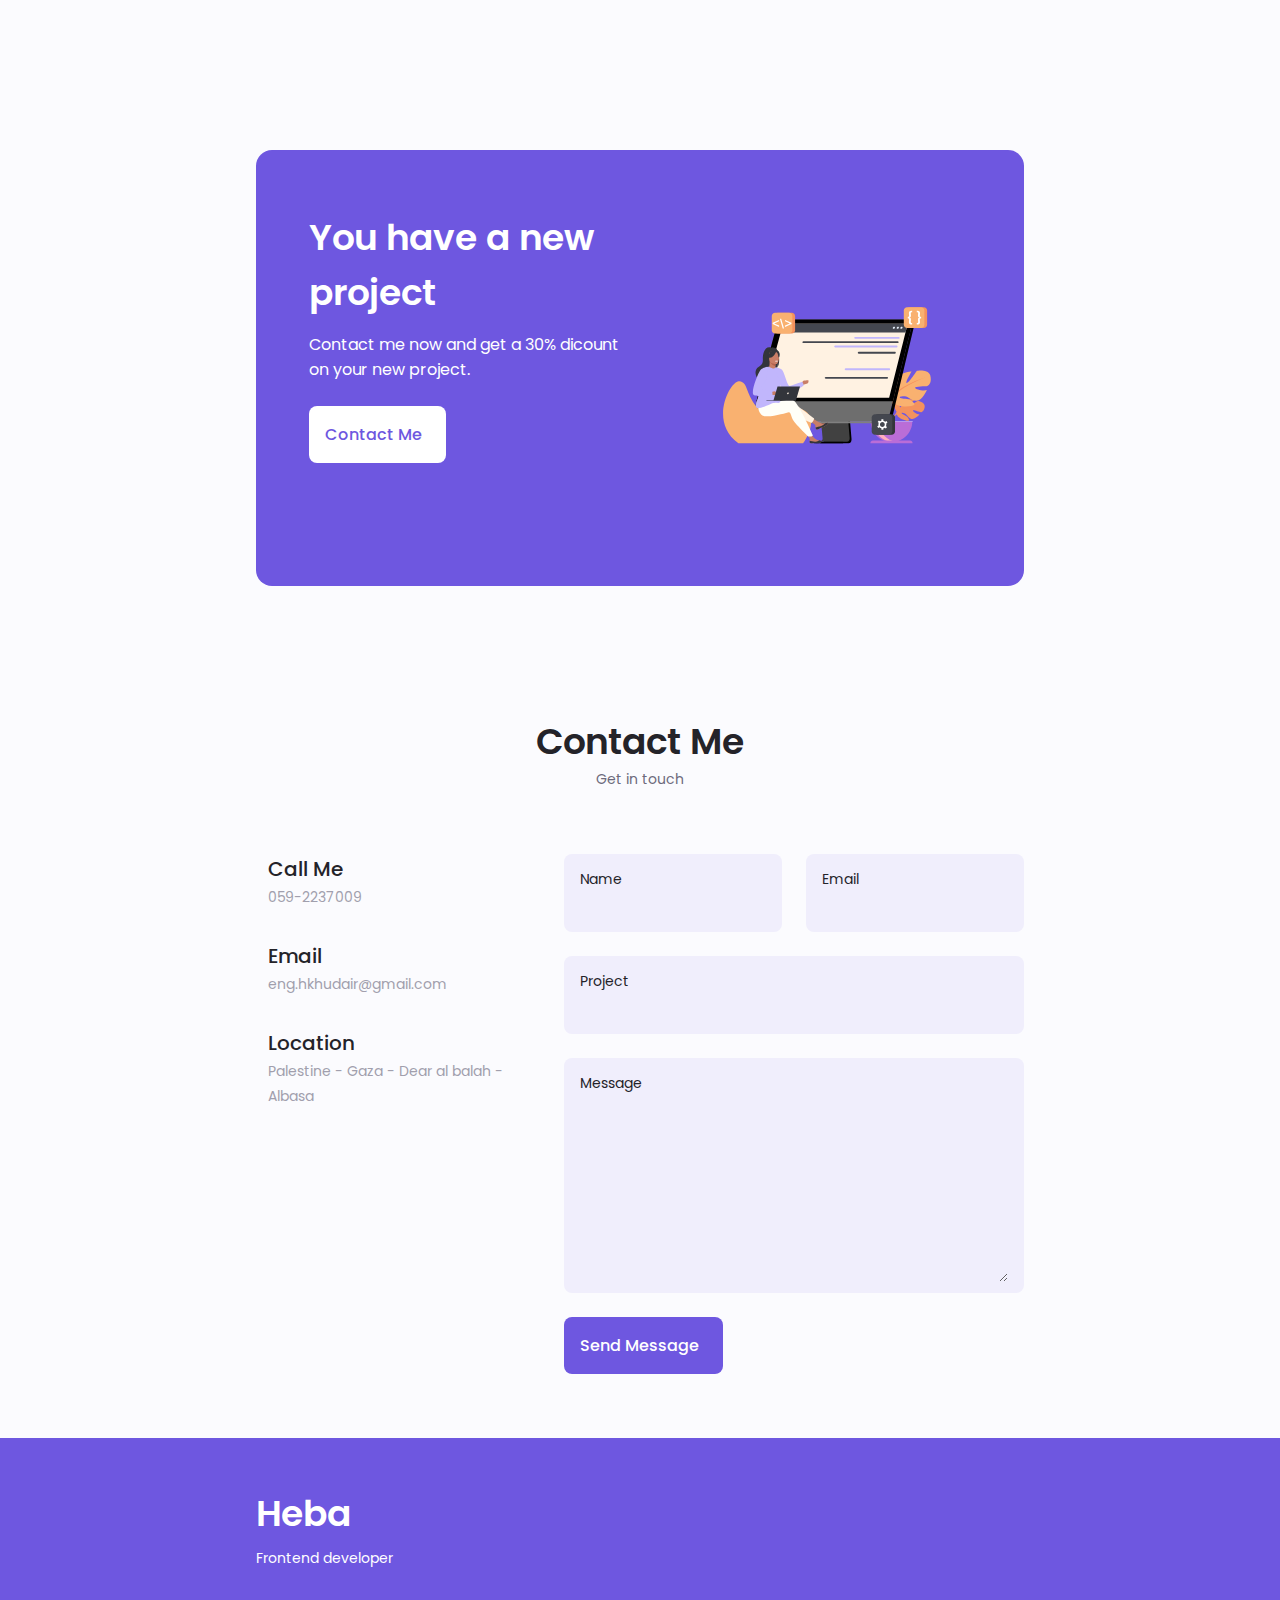
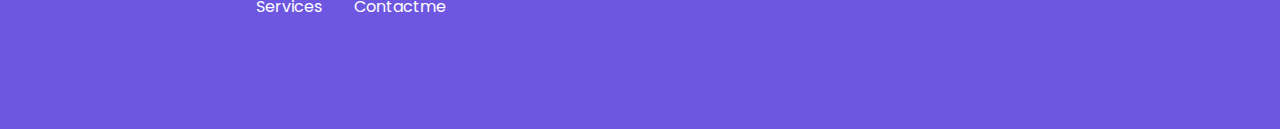
==== commit d9b0a2c9: "updated images" ====
--- a/index.html
+++ b/index.html
@@ -128,9 +128,7 @@
                 <span class="section__subtitle">My introduction</span>
 
                 <div class="about__container container grid">
-                    <img src="assets/img/about.jpg" alt="" class="about__img">
-
-                    <div class="about__data">
+<svg class="about__img" width="100%" height="100%" viewBox="0 0 3710 3710" version="1.1" xmlns="http://www.w3.org/2000/svg" xmlns:xlink="http://www.w3.org/1999/xlink" xml:space="preserve" xmlns:serif="http://www.serif.com/" style="fill-rule:evenodd;clip-rule:evenodd;stroke-linejoin:round;stroke-miterlimit:2;"><g><path d="M2367.44,637.055c-201.33,-42.833 -410.66,-63.362 -615.33,-50.276c-181.4,11.599 -387.02,43.255 -533,156.649c-69.57,54.038 -152.53,151.139 -175.291,236.8c-0,0.01 -119.773,450.892 -359.321,547.512c-239.551,96.62 -405.906,1745.61 1410.69,1584.58c-0,0 1066.97,-42.2 1131.21,-1257.66c15.52,-293.61 6.85,-616.4 -179.07,-861.909c-142.47,-188.138 -342.08,-271.789 -571.46,-330.322c-35.83,-9.144 -72,-17.625 -108.43,-25.374Z" style="fill:var(--body-color);fill-rule:nonzero;"></path><path d="M2158.17,2228.04c-33.34,-174.469 79.11,-343.55 250.99,-378.6c171.88,-35.05 339.63,76.88 374.86,250.96c35.44,175.14 -76.54,346.62 -250.31,382.06c-173.77,35.44 -341.99,-78.9 -375.54,-254.42Zm120.91,-589.92l12.15,62.23c-27.09,10.73 -52.95,23.6 -77.26,38.59l-41.5,-47.65c-11.33,-13.01 -31.08,-14.22 -44.13,-2.72l-81.68,71.98c-13.08,11.53 -14.52,31.45 -3.21,44.5l41.87,48.32c-18.01,22.63 -34.09,46.77 -48.02,72.18l-60.63,-20.62c-16.35,-5.56 -34.23,3.36 -39.94,19.94l-35.78,103.83c-5.73,16.63 2.89,34.661 19.28,40.26l60.84,20.79c-4.52,28.4 -6.53,57.46 -6.1,86.88l-63.65,12.98c-17.09,3.49 -28.32,20.34 -25.1,37.64l20.23,108.47c3.24,17.38 19.76,28.64 36.9,25.15l63.84,-13.02c10.31,27.61 22.79,53.97 37.39,78.77l-49.09,43.63c-13.24,11.77 -14.71,32.16 -3.28,45.55l71.59,83.88c11.47,13.44 31.53,14.76 44.78,2.95l49.08,-43.76c22.5,18.5 46.57,34.96 71.9,49.23l-21.12,62.78c-5.72,17 3.11,35.45 19.73,41.21l104.06,36.06c16.66,5.78 34.78,-3.36 40.46,-20.4l20.79,-62.29c28.54,4.54 57.74,6.44 87.29,5.8l12.59,64.48c3.44,17.65 20.25,29.12 37.54,25.59l108.1,-22.05c17.29,-3.52 28.47,-20.69 24.97,-38.33l-12.68,-63.93c27.71,-10.89 54.1,-24.04 78.9,-39.36l42.11,48.6c11.69,13.49 31.87,14.82 45.06,2.96l82.39,-74.08c13.16,-11.84 14.32,-32.33 2.62,-45.78l-41.98,-48.19c18.32,-23.3 34.55,-48.2 48.55,-74.37l59.76,20.42c16.71,5.71 34.71,-3.38 40.21,-20.28l34.34,-105.48c5.48,-16.84 -3.59,-35.08 -20.26,-40.75l-59.19,-20.12c4.24,-29.08 5.83,-58.8 4.89,-88.82l61.05,-12.45c17.14,-3.5 28.12,-20.37 24.54,-37.68l-22.37,-108.03c-3.57,-17.24 -20.31,-28.38 -37.4,-24.89l-60.87,12.41c-10.91,-27.78 -23.99,-54.25 -39.23,-79.05l46.24,-41.22c13,-11.59 14.14,-31.61 2.56,-44.71l-72.3,-81.79c-11.54,-13.06 -31.42,-14.28 -44.4,-2.74l-46.53,41.35c-22.79,-18.14 -47.09,-34.26 -72.64,-48.12l19.76,-59.22c5.49,-16.48 -3.37,-34.29 -19.8,-39.8l-102.61,-34.41c-16.39,-5.49 -34.16,3.38 -39.69,19.82l-19.98,59.35c-28.24,-4.18 -57.1,-5.81 -86.3,-4.92l-12.22,-61.69c-3.37,-16.97 -19.83,-27.92 -36.78,-24.47l-105.96,21.61c-16.94,3.46 -27.99,20.02 -24.68,37Z" style="fill:#d8dee8;fill-rule:nonzero;"></path><path d="M2794.05,1533.14c-9.8,-51.3 23.27,-101.03 73.81,-111.34c50.55,-10.31 99.88,22.61 110.24,73.81c10.43,51.5 -22.5,101.93 -73.61,112.36c-51.1,10.42 -100.57,-23.21 -110.44,-74.83Zm35.56,-173.48l3.57,18.3c-7.97,3.15 -15.57,6.94 -22.72,11.35l-12.2,-14.02c-3.34,-3.82 -9.14,-4.18 -12.98,-0.8l-24.02,21.17c-3.85,3.39 -4.27,9.25 -0.95,13.09l12.32,14.21c-5.3,6.65 -10.03,13.75 -14.13,21.23l-17.83,-6.07c-4.8,-1.63 -10.06,0.99 -11.74,5.87l-10.52,30.53c-1.69,4.89 0.85,10.2 5.67,11.84l17.89,6.11c-1.33,8.36 -1.92,16.9 -1.8,25.56l-18.71,3.81c-5.03,1.03 -8.33,5.98 -7.39,11.07l5.95,31.9c0.96,5.11 5.81,8.43 10.85,7.4l18.78,-3.83c3.03,8.12 6.7,15.87 11,23.16l-14.44,12.84c-3.89,3.46 -4.33,9.45 -0.97,13.39l21.06,24.67c3.37,3.95 9.27,4.34 13.17,0.87l14.43,-12.87c6.62,5.44 13.7,10.28 21.15,14.48l-6.22,18.46c-1.68,5 0.92,10.42 5.81,12.12l30.6,10.6c4.9,1.7 10.23,-0.99 11.9,-6l6.11,-18.32c8.39,1.34 16.98,1.9 25.67,1.71l3.71,18.96c1.01,5.19 5.95,8.57 11.04,7.53l31.79,-6.49c5.08,-1.03 8.37,-6.08 7.34,-11.27l-3.73,-18.8c8.15,-3.2 15.91,-7.07 23.21,-11.58l12.38,14.3c3.44,3.97 9.37,4.36 13.25,0.87l24.23,-21.79c3.87,-3.48 4.21,-9.51 0.77,-13.46l-12.34,-14.17c5.38,-6.86 10.16,-14.18 14.27,-21.87l17.58,6c4.91,1.68 10.21,-0.99 11.82,-5.96l10.1,-31.02c1.61,-4.96 -1.05,-10.32 -5.96,-11.99l-17.4,-5.92c1.24,-8.55 1.71,-17.29 1.43,-26.12l17.96,-3.66c5.04,-1.03 8.27,-5.99 7.21,-11.08l-6.57,-31.77c-1.05,-5.07 -5.98,-8.34 -11,-7.32l-17.9,3.65c-3.21,-8.17 -7.06,-15.95 -11.54,-23.25l13.6,-12.12c3.82,-3.41 4.16,-9.29 0.75,-13.15l-21.26,-24.05c-3.4,-3.84 -9.24,-4.2 -13.06,-0.81l-13.68,12.17c-6.71,-5.34 -13.85,-10.08 -21.37,-14.16l5.81,-17.41c1.62,-4.85 -0.99,-10.09 -5.82,-11.71l-30.17,-10.12c-4.83,-1.61 -10.05,1 -11.68,5.83l-5.87,17.46c-8.31,-1.23 -16.79,-1.71 -25.38,-1.45l-3.6,-18.14c-0.99,-4.99 -5.83,-8.22 -10.81,-7.2l-31.16,6.36c-4.99,1.01 -8.24,5.88 -7.26,10.88Z" style="fill:#d8dee8;fill-rule:nonzero;"></path><path d="M879.026,1275.17c-20.571,-30.01 -48.281,-58.42 -91.217,-85.55c-4.301,-2.72 -11.654,-7.46 -21.385,-13.24c-53.997,-232.932 -23.347,-470.194 90.532,-551.305c34.818,-24.799 80.465,-37.18 126.385,-37.18c45.858,0 91.999,12.354 127.869,37.025c51.06,35.117 65.04,86.924 67.47,153.44c1,27.599 0.02,57.733 -1.14,90.256l-27.21,-0.894l-0,-0.001l-100.65,-3.307c14.2,-13.023 28.75,-24.277 42.68,-33.866c30.99,-21.337 62.07,-36.804 86.48,-47.252c-0.04,-1.29 -0.08,-2.556 -0.12,-3.835c-24.77,10.524 -56.58,26.25 -88.31,48.082c-14.95,10.292 -30.62,22.486 -45.821,36.704l-71.696,-2.356c-1.043,-0.034 -2.082,-0.051 -3.116,-0.051l-0.001,0c-9.097,0 -17.874,1.315 -26.145,3.772c1.39,-22.017 3.56,-41.114 5.804,-56.675c10.994,-76.242 33.282,-149.633 66.435,-218.959c-1.25,-0.161 -2.5,-0.313 -3.75,-0.455c-33.02,69.331 -55.238,142.702 -66.227,218.904c-2.303,15.967 -4.527,35.639 -5.919,58.356c-10.053,3.457 -19.287,8.622 -27.369,15.169c-20.514,16.617 -33.579,42.124 -33.579,71.115l0,47.923c-11.398,-11.2 -23.179,-24.01 -34.647,-38.447c-34.092,-42.919 -70.289,-106.894 -79.519,-191.639c-0.877,2.936 -1.717,5.851 -2.547,8.841c10.721,81.365 45.986,143.128 79.265,185.023c12.402,15.614 25.173,29.342 37.448,41.202l0,269.2Z" style="fill:url(#_Linear1);"></path><g><clipPath id="_clip2"><path d="M1470.06,2260.85c36.6,-111.54 73.86,-281.83 30.25,-470.89c-50.09,-217.1 -161.03,-260.53 -260.64,-492.59c-142.19,-331.255 18.74,-571.206 -128.46,-672.45c-71.78,-49.372 -184.662,-49.413 -254.254,0.155c-198.553,141.42 -144.122,757.415 170.904,997.795c142.47,108.71 266.8,95.81 373.72,236.5c94.47,124.3 87.06,288.3 68.48,401.48Z"></path></clipPath><g clip-path="url(#_clip2)"><path d="M939.974,866.783c1.392,-22.717 3.616,-42.389 5.919,-58.356c10.989,-76.202 33.207,-149.573 66.227,-218.904c1.25,0.142 2.5,0.294 3.75,0.455c-33.153,69.326 -55.441,142.717 -66.435,218.959c-2.244,15.561 -4.414,34.658 -5.804,56.675c-1.231,0.365 -2.449,0.756 -3.657,1.171Z" style="fill:url(#_Linear3);"></path><path d="M879.026,1005.97c-12.275,-11.86 -25.046,-25.588 -37.448,-41.202c-33.279,-41.895 -68.544,-103.658 -79.265,-185.023c0.83,-2.99 1.67,-5.905 2.547,-8.841c9.23,84.745 45.427,148.72 79.519,191.639c11.468,14.437 23.249,27.247 34.647,38.447l0,4.98Zm170.654,-141.556l-5.091,-0.167c15.201,-14.218 30.871,-26.412 45.821,-36.704c31.73,-21.832 63.54,-37.558 88.31,-48.082c0.04,1.279 0.08,2.545 0.12,3.835c-24.41,10.448 -55.49,25.915 -86.48,47.252c-13.93,9.589 -28.48,20.843 -42.68,33.866Z" style="fill:url(#_Linear4);"></path></g></g><path d="M529.485,1587.04c-59.712,-85.22 -97.274,-176.43 -100.906,-257.61c12.222,11.15 26.526,23.05 42.884,34.84c55.687,40.13 146.795,86.9 268.837,86.9c4.665,-0 9.376,-0.07 14.129,-0.2c32.184,20.29 68.988,45.5 116.884,91.67c2.63,2.53 5.202,5.04 7.713,7.52l0,33.03l-329.51,-0c-7.043,-0 -13.793,1.36 -20.031,3.85Zm349.541,-41.9c-1.717,-1.68 -3.459,-3.37 -5.23,-5.08c-48.113,-46.37 -85.067,-71.7 -117.379,-92.07c-3.696,-11.59 -56.091,-180.26 -16.222,-286.24c-1.04,-0.54 -2.094,-1.09 -3.159,-1.64c-37.973,100.59 5.981,256.17 14.73,284.96c-3.95,-2.47 -7.832,-4.87 -11.662,-7.25c-39.177,-24.27 -70.125,-43.43 -105.939,-90.37c-46.246,-60.6 -75.046,-134.71 -85.985,-221c-1.157,0.34 -2.317,0.7 -3.469,1.08c11.078,86.65 40.087,161.13 86.61,222.09c36.214,47.46 67.407,66.78 106.9,91.24c3.521,2.19 7.087,4.39 10.71,6.66c-2.89,0.05 -5.759,0.07 -8.615,0.07c-121.065,0 -211.413,-46.36 -266.647,-86.14c-17.461,-12.58 -32.566,-25.27 -45.271,-37.05c-0.792,-28.75 2.751,-56.19 11.162,-81.6c3.919,-11.84 24.798,-74.9 82.429,-105.62c23.202,-12.37 48.199,-17.27 73.316,-17.27c67.297,-0 135.332,35.23 171.119,56.47c9.731,5.78 17.084,10.52 21.385,13.24c42.936,27.13 70.646,55.54 91.217,85.55l0,269.97Z" style="fill:url(#_Linear5);"></path><g><clipPath id="_clip6"><path d="M1533.77,2126.32c11.61,-70.229 18.29,-179.9 -38.88,-277.99c-99.72,-171.11 -281.49,-114.35 -455.48,-297.67c-140.329,-147.86 -96.106,-262.78 -251.601,-361.04c-26.026,-16.45 -163.551,-106.96 -265.82,-52.44c-57.631,30.72 -78.51,93.78 -82.429,105.62c-59.242,178.94 123.018,459.09 360.576,587.22c136.487,73.62 180.522,49.56 420.704,135.41c141.14,50.46 247.11,115.421 312.93,160.89Z"></path></clipPath><g clip-path="url(#_clip6)"><path d="M879.026,1550.16c-2.511,-2.48 -5.083,-4.99 -7.713,-7.52c-47.896,-46.17 -84.7,-71.38 -116.884,-91.67c0.18,-0.01 0.359,-0.02 0.539,-0.02l2.395,-0.07l-0.749,-2.28c-0.019,-0.06 -0.086,-0.26 -0.197,-0.61c32.312,20.37 69.266,45.7 117.379,92.07c1.771,1.71 3.513,3.4 5.23,5.08l0,5.02Zm-130.095,-102.64c-3.623,-2.27 -7.189,-4.47 -10.71,-6.66c-39.493,-24.46 -70.686,-43.78 -106.9,-91.24c-46.523,-60.96 -75.532,-135.44 -86.61,-222.09c1.152,-0.38 2.312,-0.74 3.469,-1.08c10.939,86.29 39.739,160.4 85.985,221c35.814,46.94 66.762,66.1 105.939,90.37c3.83,2.38 7.712,4.78 11.662,7.25c0.28,0.92 0.524,1.71 0.728,2.37c-1.196,0.03 -2.373,0.05 -3.563,0.08Z" style="fill:url(#_Linear7);"></path><path d="M740.3,1451.17c-122.042,-0 -213.15,-46.77 -268.837,-86.9c-16.358,-11.79 -30.662,-23.69 -42.884,-34.84c-0.075,-1.68 -0.135,-3.36 -0.181,-5.03c12.705,11.78 27.81,24.47 45.271,37.05c55.234,39.78 145.582,86.14 266.647,86.14c2.856,0 5.725,-0.02 8.615,-0.07c1.19,-0.03 2.367,-0.05 3.563,-0.08c-0.204,-0.66 -0.448,-1.45 -0.728,-2.37c-8.749,-28.79 -52.703,-184.37 -14.73,-284.96c1.065,0.55 2.119,1.1 3.159,1.64c-39.869,105.98 12.526,274.65 16.222,286.24c0.111,0.35 0.178,0.55 0.197,0.61l0.749,2.28l-2.395,0.07c-0.18,-0 -0.359,0.01 -0.539,0.02c-4.753,0.13 -9.464,0.2 -14.129,0.2Z" style="fill:url(#_Linear8);"></path></g></g><path d="M1536.22,2066.67c-39.05,-28.07 -102.98,-68.7 -188.96,-99.18c-152.94,-54.22 -223.03,-22.23 -287.77,-86.89c-67.017,-66.93 -23.61,-132.84 -103.845,-207.58c-6.747,-6.28 -92.899,-84.46 -170.837,-55.35c-54.524,20.37 -75.753,82.3 -85.715,111.36c-38.66,112.79 -16.181,284.64 104.144,369.41c114.078,80.37 258.513,42.07 304.363,29.58c80.45,-21.9 99.51,-53.26 181.29,-73.09c99.46,-24.11 188.85,-6.25 247.33,11.74Z" style="fill:url(#_Linear9);"></path><path d="M1366.18,3278.09c-6.49,-0 -12.98,-0.58 -19.4,-1.74l-797.469,-144.43c-16.659,-3.01 -28.959,-19.94 -28.959,-39.85l-0,-39.59c5.411,3.02 11.391,5.07 17.751,5.96l-17.751,1.33l826.428,149.67c6.42,1.16 12.91,1.75 19.4,1.75c3.08,0 6.15,-0.13 9.21,-0.4l654.41,-55.7l4.76,35.94c0,0 2.09,0.08 5.55,0.08c9.769,-0 30.44,-0.59 45.59,-5.14c2.439,-11.14 5.09,-23.31 7.82,-36.3l261.86,-22.29c3.72,13.58 6.26,22.72 7.25,25.68c2.58,0.24 5.07,0.41 7.47,0.54c3.27,9.23 8.03,23.76 11.33,38.47l-1006.04,85.63c-3.06,0.26 -6.13,0.39 -9.21,0.39Zm1048.68,-88.87c-0.24,-1.15 -0.43,-2.24 -0.58,-3.25c-1.63,-10.98 -2.22,-25.99 -2.43,-36.36c5.94,-1.8 8.82,-3.52 9,-3.63l0.01,-0.01c0,-0 -0.84,-8.84 -2.35,-23.97l922.04,-78.48l0,30.61c0,20.45 -13.37,37.43 -30.65,38.9l-895.04,76.19Z" style="fill:url(#_Linear10);"></path><path d="M538.103,3058.44c-6.36,-0.89 -12.34,-2.94 -17.751,-5.96c-16.862,-9.4 -28.185,-28.19 -28.185,-50.67l-0,-1357.28c-0,-26.34 15.54,-48.79 37.318,-57.49c6.238,-2.49 12.988,-3.85 20.031,-3.85l329.51,-0l-325.121,-0c-18.516,-0 -33.553,16.12 -33.553,36l-0,1406.94c-0,15.39 9.006,27.83 21.659,32.02l-3.908,0.29Z" style="fill:url(#_Linear11);"></path><path d="M1887.54,2957.9l116.4,-8.88c-0,0.07 -0,0.13 0.01,0.2l-116.41,8.68Zm235.36,-17.54c-0,-0.14 0.01,-0.27 0.01,-0.41l176.06,-13.42c0.07,0.23 0.14,0.46 0.21,0.69l-176.28,13.14Zm167.28,-42.95c-51.31,-10.97 -92.43,-29.2 -125.64,-50.39l107.03,-7.58c5.92,17.38 12.21,37.1 18.61,57.97Zm100.17,-15.33c-6.48,-45.94 -13.43,-88.24 -20.26,-117.28c-7.94,-33.73 -13.1,-82.8 -17.83,-136.23c15.36,6.71 28.48,13.16 40.16,19.05l-0,217.97c-0,5.69 -0.72,11.23 -2.07,16.49Zm-1702.17,-1212.97c-12.994,-26.7 -22.205,-55.88 -28.606,-85.92l-81.875,-0l301.326,-0l0,85.07l-190.845,0.85Z" style="fill:url(#_Linear12);"></path><path d="M2164.54,2847.02c-16.99,-10.84 -31.9,-22.45 -45.06,-34.26c0.77,-45.29 7.93,-92.77 16.68,-134.76l5.03,-0.32l-0,-22.5c7.73,-33.4 15.96,-61.88 21.83,-80.83c5.4,1.06 10.96,2.13 16.74,3.25c15.66,50.51 49.54,156.94 75.48,217.97c0.74,1.74 1.49,3.56 2.25,5.45c4.33,10.67 9.07,23.7 14.08,38.42l-107.03,7.58Zm-176.07,-232.49c-4.68,-6.56 -9.74,-12.94 -15.33,-19.17l14.75,-0.84c0.18,6.57 0.37,13.24 0.58,20.01Zm-83.5,-69.91c-42.09,-20.86 -81.42,-25.48 -118.75,-25.48c-14.83,0 -29.34,0.73 -43.59,1.46c-14.25,0.72 -28.24,1.45 -42,1.45c-14.8,0 -29.35,-0.84 -43.71,-3.43l69.14,-3.54l260.55,-11.12c-0.03,2.82 -0.05,5.67 -0.05,8.58c0,8.66 0.07,17.91 0.2,27.69l-81.79,4.39Zm-1025.94,-751.47c-37.379,-2 -74.222,-7.79 -109.749,-29.96l109.749,-0.38l0,30.34Zm-127.182,-42.29c-2.267,-1.8 -4.533,-3.69 -6.787,-5.65c-24.237,-21.08 -42.782,-47.13 -56.876,-76.1l190.845,-0.85l0,36.32l-127.182,-0l-0,46.28Z" style="fill:var(--first-color)"></path><path d="M1523.92,1620.31c0,12.61 -9.09,22.87 -20.33,22.9c-11.25,0.04 -20.37,-10.18 -20.37,-22.82c-0,-12.64 9.12,-22.89 20.37,-22.9c11.24,-0.01 20.33,10.21 20.33,22.82Z" style="fill:#fff;fill-rule:nonzero;"></path><path d="M542.011,3058.15c-12.653,-4.19 -21.659,-16.63 -21.659,-32.02l-0,-24.32c-0,26.88 16.193,48.49 38.685,55.07l-17.026,1.27Zm-21.659,-1413.62l-0,-25.34c-0,-19.88 15.037,-36 33.553,-36l23.795,-0c-31.631,-0 -57.348,27.46 -57.348,61.34Z" style="fill:url(#_Linear14);"></path><path d="M559.037,3056.88c-22.492,-6.58 -38.685,-28.19 -38.685,-55.07l-0,-1357.28c-0,-33.88 25.717,-61.34 57.348,-61.34l81.875,-0c6.401,30.04 15.612,59.22 28.606,85.92l-44.282,0.2c-25.74,0.11 -46.657,22.63 -46.657,50.28l0,1188.3c0,26.54 19.253,46.89 43.547,46.89c1.028,0 2.065,-0.04 3.11,-0.11l1355.13,-95.94c2.03,39.14 3.82,71.27 4.91,90.29l-116.4,8.88l-1328.5,98.98Zm1563.87,-116.93c1.33,-30.42 0.93,-60.75 -1.99,-89.84l43.62,-3.09c33.21,21.19 74.33,39.42 125.64,50.39c2.92,9.5 5.86,19.24 8.79,29.12l-176.06,13.42Z" style="fill:url(#_Linear15);"></path><path d="M640.789,2954.78c-24.294,0 -43.547,-20.35 -43.547,-46.89l0,-1188.3c0,-27.65 20.917,-50.17 46.657,-50.28l44.282,-0.2c14.094,28.97 32.639,55.02 56.876,76.1c2.254,1.96 4.52,3.85 6.787,5.65l-0,12.39l17.433,-0.06c35.527,22.17 72.37,27.96 109.749,29.96l0,209.8l-127.182,2.28l-0,58.66l127.182,-2.72l0,395.82c0,15.56 3.767,30.09 10.428,42.74l-137.61,6.57l-0,58.67l181.288,-9.29l0,-15.61c10.928,4.68 23,7.26 35.717,7.26c1.341,-0 2.688,-0.03 4.043,-0.09l75.398,-3.22l0,5.77l608.63,-31.17c14.36,2.59 28.91,3.43 43.71,3.43c13.76,0 27.75,-0.73 42,-1.45c14.25,-0.73 28.76,-1.46 43.59,-1.46c37.33,0 76.66,4.62 118.75,25.48l-570.52,30.62l-0,56.63l638.69,-36.51c5.59,6.23 10.65,12.61 15.33,19.17c0.18,6.06 0.38,12.21 0.59,18.41l-654.61,39.04l-0,56.63l656.61,-41.45c2.4,60.18 5.38,121.6 7.97,171.57l-1355.13,95.94c-1.045,0.07 -2.082,0.11 -3.11,0.11Zm292.343,-159.73l-181.288,11.89l-0,58.67l181.288,-12.53l0,-58.03Zm949.868,-62.32l-834.71,54.76l0,57.63l834.71,-57.67l0,-54.72Zm-659.73,-54.12l-174.98,10.44l0,57.63l174.98,-11.05l0,-57.02Zm0,-97.4l-174.98,9.39l0,57.63l174.98,-10l0,-57.02Zm897.65,268.9c-0.32,-3.16 -0.67,-6.3 -1.04,-9.42c-0.44,-9.17 -0.56,-18.51 -0.4,-27.93c13.16,11.81 28.07,23.42 45.06,34.26l-43.62,3.09Z" style="fill:url(#_Linear16);"></path><path d="M1366.18,3211.19c-6.49,0 -12.98,-0.59 -19.4,-1.75l-826.428,-149.67l17.751,-1.33l3.908,-0.29l17.026,-1.27l1328.5,-98.98l116.41,-8.68c0.67,11.91 1.07,18.62 1.07,18.62l0.54,4.08l-1208.64,91.4l501.961,75.38l720.97,-58.79l9.95,75.18l-654.41,55.7c-3.06,0.27 -6.13,0.4 -9.21,0.4Zm727.34,-61.52c4.89,-23.34 10.01,-49.35 14.62,-76.96l227.2,-18.52c8.15,29.52 15.12,55.23 20.04,73.19l-261.86,22.29Zm324.99,-27.67c-1.76,-17.54 -4.43,-43.53 -7.76,-73.96l452.51,-36.9l-464.28,-63.84c-1.13,-9.07 -2.29,-18.19 -3.48,-27.25l20.25,-1.51c3.52,-0.26 7.04,-0.4 10.57,-0.4c6.54,0 13.08,0.46 19.58,1.36l181.6,25.17l713.05,98.85l-922.04,78.48Zm-296.93,-158.86c0.54,-7.58 0.98,-15.18 1.32,-22.78l176.28,-13.14c2.16,7.28 4.33,14.63 6.48,22l-184.08,13.92Z" style="fill:url(#_Linear17);"></path><clipPath id="_clip18"><path d="M1298.88,3138.7l-501.961,-75.38l1208.64,-91.4l14.29,107.99l-720.97,58.79Zm809.26,-65.99c5.81,-34.74 10.79,-71.99 13.44,-109.57l184.08,-13.92c10.53,36.08 20.8,72.79 29.68,104.97l-227.2,18.52Zm302.61,-24.67c-3.34,-30.47 -7.34,-65.38 -11.77,-100.74l464.28,63.84l-452.51,36.9Z"></path></clipPath><g clip-path="url(#_clip18)"><clipPath id="_clip19">lip19)"&gt;<clipPath id="_clip20"><rect x="1900.8" y="2947.3" width="108" height="160.22"></rect></clipPath><g clip-path="url(#_clip20)"><use xlink:href="#_Image21" x="1900.8" y="2985.65" width="108px" height="119.419px" transform="matrix(1,0,0,0.995155,0,-4.54747e-13)"></use></g></clipPath></g></g><clipPath id="_clip22"><path d="M1298.88,3138.7l-501.961,-75.38l1208.64,-91.4l14.29,107.99l-720.97,58.79Zm809.26,-65.99c5.81,-34.74 10.79,-71.99 13.44,-109.57l184.08,-13.92c10.53,36.08 20.8,72.79 29.68,104.97l-227.2,18.52Zm302.61,-24.67c-3.34,-30.47 -7.34,-65.38 -11.77,-100.74l464.28,63.84l-452.51,36.9Z"></path></clipPath><g clip-path="url(#_clip22)"><clipPath id="_clip23"><rect x="2114.4" y="2946.72" width="215.04" height="129.12"></rect></clipPath><g clip-path="url(#_clip23)"><clipPath id="_clip24"><rect x="2114.4" y="2947.3" width="215.04" height="128.54"></rect></clipPath><g clip-path="url(#_clip24)"><use xlink:href="#_Image25" x="2123.84" y="2958.85" width="215.04px" height="124.554px" transform="matrix(0.995556,0,0,0.996434,0,0)"></use></g></g></g><clipPath id="_clip26"><path d="M1298.88,3138.7l-501.961,-75.38l1208.64,-91.4l14.29,107.99l-720.97,58.79Zm809.26,-65.99c5.81,-34.74 10.79,-71.99 13.44,-109.57l184.08,-13.92c10.53,36.08 20.8,72.79 29.68,104.97l-227.2,18.52Zm302.61,-24.67c-3.34,-30.47 -7.34,-65.38 -11.77,-100.74l464.28,63.84l-452.51,36.9Z"></path></clipPath><g clip-path="url(#_clip26)"><clipPath id="_clip27"><rect x="2364" y="2946.72" width="286.08" height="33.12"></rect></clipPath><g clip-path="url(#_clip27)"><clipPath id="_clip28"><rect x="2364" y="2947.3" width="286.08" height="32.54"></rect></clipPath><g clip-path="url(#_clip28)"><use xlink:href="#_Image29" x="2406.6" y="2988.96" width="237.237px" height="32.54px" transform="matrix(0.996795,0,0,0.986062,0,0)"></use></g></g></g><clipPath id="_clip30"><path d="M1298.88,3138.7l-501.961,-75.38l1208.64,-91.4l14.29,107.99l-720.97,58.79Zm809.26,-65.99c5.81,-34.74 10.79,-71.99 13.44,-109.57l184.08,-13.92c10.53,36.08 20.8,72.79 29.68,104.97l-227.2,18.52Zm302.61,-24.67c-3.34,-30.47 -7.34,-65.38 -11.77,-100.74l464.28,63.84l-452.51,36.9Z"></path></clipPath><g clip-path="url(#_clip30)"><clipPath id="_clip31"><rect x="1473.12" y="2978.4" width="251.04" height="160.8"></rect></clipPath><g clip-path="url(#_clip31)"><clipPath id="_clip32"><rect x="1473.12" y="2978.4" width="251.04" height="160.3"></rect></clipPath><g clip-path="url(#_clip32)"><use xlink:href="#_Image33" x="1478.75" y="3005.41" width="251.04px" height="132.422px" transform="matrix(0.996191,0,0,0.995652,0,0)"></use></g></g></g><clipPath id="_clip34"><path d="M1298.88,3138.7l-501.961,-75.38l1208.64,-91.4l14.29,107.99l-720.97,58.79Zm809.26,-65.99c5.81,-34.74 10.79,-71.99 13.44,-109.57l184.08,-13.92c10.53,36.08 20.8,72.79 29.68,104.97l-227.2,18.52Zm302.61,-24.67c-3.34,-30.47 -7.34,-65.38 -11.77,-100.74l464.28,63.84l-452.51,36.9Z"></path></clipPath><g clip-path="url(#_clip34)"><clipPath id="_clip35"><rect x="1722.72" y="2978.4" width="179.52" height="129.12"></rect></clipPath><g clip-path="url(#_clip35)"><clipPath id="_clip36"><rect x="1722.72" y="2978.4" width="179.52" height="129.12"></rect></clipPath><g clip-path="url(#_clip36)"><use xlink:href="#_Image37" x="1727.33" y="2999.7" width="179.52px" height="125.147px" transform="matrix(0.997333,0,0,0.993231,0,0)"></use></g></g></g><clipPath id="_clip38"><path d="M1298.88,3138.7l-501.961,-75.38l1208.64,-91.4l14.29,107.99l-720.97,58.79Zm809.26,-65.99c5.81,-34.74 10.79,-71.99 13.44,-109.57l184.08,-13.92c10.53,36.08 20.8,72.79 29.68,104.97l-227.2,18.52Zm302.61,-24.67c-3.34,-30.47 -7.34,-65.38 -11.77,-100.74l464.28,63.84l-452.51,36.9Z"></path></clipPath><g clip-path="url(#_clip38)"><clipPath id="_clip39"><rect x="2007.36" y="2978.4" width="37.44" height="129.12"></rect></clipPath><g clip-path="url(#_clip39)"><clipPath id="_clip40"><rect x="2007.36" y="2978.4" width="37.44" height="129.12"></rect></clipPath><g clip-path="url(#_clip40)"><use xlink:href="#_Image41" x="2037.38" y="3005.7" width="12.808px" height="96.343px" transform="matrix(0.985265,0,0,0.993231,-2.27374e-13,0)"></use></g></g></g><clipPath id="_clip42"><path d="M1298.88,3138.7l-501.961,-75.38l1208.64,-91.4l14.29,107.99l-720.97,58.79Zm809.26,-65.99c5.81,-34.74 10.79,-71.99 13.44,-109.57l184.08,-13.92c10.53,36.08 20.8,72.79 29.68,104.97l-227.2,18.52Zm302.61,-24.67c-3.34,-30.47 -7.34,-65.38 -11.77,-100.74l464.28,63.84l-452.51,36.9Z"></path></clipPath><g clip-path="url(#_clip42)"><clipPath id="_clip43"><rect x="2399.52" y="2978.4" width="108" height="97.44"></rect></clipPath><g clip-path="url(#_clip43)"><clipPath id="_clip44"><rect x="2399.52" y="2978.4" width="108" height="97.44"></rect></clipPath><g clip-path="url(#_clip44)"><use xlink:href="#_Image45" x="2402.52" y="2995.52" width="105px" height="70.594px" transform="matrix(1,0,0,0.994286,0,0)"></use></g></g></g><clipPath id="_clip46"><path d="M1298.88,3138.7l-501.961,-75.38l1208.64,-91.4l14.29,107.99l-720.97,58.79Zm809.26,-65.99c5.81,-34.74 10.79,-71.99 13.44,-109.57l184.08,-13.92c10.53,36.08 20.8,72.79 29.68,104.97l-227.2,18.52Zm302.61,-24.67c-3.34,-30.47 -7.34,-65.38 -11.77,-100.74l464.28,63.84l-452.51,36.9Z"></path></clipPath><g clip-path="url(#_clip46)"><clipPath id="_clip47"><rect x="2506.08" y="2978.4" width="358.08" height="65.28"></rect></clipPath><g clip-path="url(#_clip47)"><clipPath id="_clip48"><rect x="2506.08" y="2978.4" width="357.18" height="65.28"></rect></clipPath><g clip-path="url(#_clip48)"><use xlink:href="#_Image49" x="2511.83" y="3011.25" width="357.18px" height="62.313px" transform="matrix(0.997709,0,0,0.98909,0,0)"></use></g></g></g><clipPath id="_clip50"><path d="M1298.88,3138.7l-501.961,-75.38l1208.64,-91.4l14.29,107.99l-720.97,58.79Zm809.26,-65.99c5.81,-34.74 10.79,-71.99 13.44,-109.57l184.08,-13.92c10.53,36.08 20.8,72.79 29.68,104.97l-227.2,18.52Zm302.61,-24.67c-3.34,-30.47 -7.34,-65.38 -11.77,-100.74l464.28,63.84l-452.51,36.9Z"></path></clipPath><g clip-path="url(#_clip50)"><clipPath id="_clip51"><rect x="1045.44" y="3010.56" width="429.121" height="96.96"></rect></clipPath><g clip-path="url(#_clip51)"><clipPath id="_clip52"><rect x="1045.44" y="3010.56" width="429.121" height="96.96"></rect></clipPath><g clip-path="url(#_clip52)"><use xlink:href="#_Image53" x="1047.58" y="3012.8" width="429.121px" height="95.96px" transform="matrix(0.997956,0,0,0.999588,0,0)"></use></g></g></g><clipPath id="_clip54"><path d="M1298.88,3138.7l-501.961,-75.38l1208.64,-91.4l14.29,107.99l-720.97,58.79Zm809.26,-65.99c5.81,-34.74 10.79,-71.99 13.44,-109.57l184.08,-13.92c10.53,36.08 20.8,72.79 29.68,104.97l-227.2,18.52Zm302.61,-24.67c-3.34,-30.47 -7.34,-65.38 -11.77,-100.74l464.28,63.84l-452.51,36.9Z"></path></clipPath><g clip-path="url(#_clip54)"><clipPath id="_clip55"><rect x="2078.88" y="3010.56" width="36.961" height="65.28"></rect></clipPath><g clip-path="url(#_clip55)"><clipPath id="_clip56"><rect x="2078.88" y="3010.56" width="36.961" height="65.28"></rect></clipPath><g clip-path="url(#_clip56)"><use xlink:href="#_Image57" x="2110.06" y="3053.76" width="7.992px" height="52.422px" transform="matrix(0.998951,0,0,0.989091,0,4.54747e-13)"></use></g></g></g><clipPath id="_clip58"><path d="M1298.88,3138.7l-501.961,-75.38l1208.64,-91.4l14.29,107.99l-720.97,58.79Zm809.26,-65.99c5.81,-34.74 10.79,-71.99 13.44,-109.57l184.08,-13.92c10.53,36.08 20.8,72.79 29.68,104.97l-227.2,18.52Zm302.61,-24.67c-3.34,-30.47 -7.34,-65.38 -11.77,-100.74l464.28,63.84l-452.51,36.9Z"></path></clipPath><g clip-path="url(#_clip58)"><clipPath id="_clip59"><rect x="2328" y="3010.56" width="37.44" height="65.28"></rect></clipPath><g clip-path="url(#_clip59)"><clipPath id="_clip60"><rect x="2328" y="3010.56" width="37.44" height="65.28"></rect></clipPath><g clip-path="url(#_clip60)"><use xlink:href="#_Image61" x="2362.82" y="3060.76" width="7.882px" height="27.695px" transform="matrix(0.985262,0,0,0.989091,0,-4.54747e-13)"></use></g></g></g><clipPath id="_clip62"><path d="M1298.88,3138.7l-501.961,-75.38l1208.64,-91.4l14.29,107.99l-720.97,58.79Zm809.26,-65.99c5.81,-34.74 10.79,-71.99 13.44,-109.57l184.08,-13.92c10.53,36.08 20.8,72.79 29.68,104.97l-227.2,18.52Zm302.61,-24.67c-3.34,-30.47 -7.34,-65.38 -11.77,-100.74l464.28,63.84l-452.51,36.9Z"></path></clipPath><g clip-path="url(#_clip62)"><clipPath id="_clip63"><rect x="796.32" y="3042.24" width="250.56" height="33.6"></rect></clipPath><g clip-path="url(#_clip63)"><clipPath id="_clip64"><rect x="796.919" y="3042.24" width="249.961" height="33.6"></rect></clipPath><g clip-path="url(#_clip64)"><use xlink:href="#_Image65" x="797.043" y="3080.45" width="249.961px" height="31.624px" transform="matrix(0.999844,0,0,0.988236,1.13687e-13,-4.54747e-13)"></use></g></g></g><clipPath id="_clip66"><path d="M1298.88,3138.7l-501.961,-75.38l1208.64,-91.4l14.29,107.99l-720.97,58.79Zm809.26,-65.99c5.81,-34.74 10.79,-71.99 13.44,-109.57l184.08,-13.92c10.53,36.08 20.8,72.79 29.68,104.97l-227.2,18.52Zm302.61,-24.67c-3.34,-30.47 -7.34,-65.38 -11.77,-100.74l464.28,63.84l-452.51,36.9Z"></path></clipPath><g clip-path="url(#_clip66)"><clipPath id="_clip67"><rect x="867.36" y="3074.4" width="179.52" height="33.12"></rect></clipPath><g clip-path="url(#_clip67)"><clipPath id="_clip68"><rect x="867.36" y="3074.4" width="179.52" height="33.12"></rect></clipPath><g clip-path="url(#_clip68)"><use xlink:href="#_Image69" x="872.679" y="3156.09" width="176.528px" height="27.275px" transform="matrix(0.997333,0,0,0.974118,0,0)"></use></g></g></g><clipPath id="_clip70"><path d="M1298.88,3138.7l-501.961,-75.38l1208.64,-91.4l14.29,107.99l-720.97,58.79Zm809.26,-65.99c5.81,-34.74 10.79,-71.99 13.44,-109.57l184.08,-13.92c10.53,36.08 20.8,72.79 29.68,104.97l-227.2,18.52Zm302.61,-24.67c-3.34,-30.47 -7.34,-65.38 -11.77,-100.74l464.28,63.84l-452.51,36.9Z"></path></clipPath><g clip-path="url(#_clip70)"><clipPath id="_clip71"><rect x="1081.44" y="3106.08" width="393.12" height="33.12"></rect></clipPath><g clip-path="url(#_clip71)"><clipPath id="_clip72"><rect x="1081.44" y="3106.08" width="393.12" height="32.62"></rect></clipPath><g clip-path="url(#_clip72)"><use xlink:href="#_Image73" x="1083.86" y="3142.26" width="393.12px" height="32.62px" transform="matrix(0.997767,0,0,0.988485,0,0)"></use></g></g></g><path d="M769.277,1763.19c-5.848,-3.65 -11.66,-7.74 -17.433,-12.33l-0,-46.28l127.182,-0l0,58.23l-109.749,0.38Z" style="fill:url(#_Linear74);"></path><path d="M751.844,1763.25l-0,-12.39c5.773,4.59 11.585,8.68 17.433,12.33l-17.433,0.06Z" style="fill:url(#_Linear75);"></path><path d="M751.844,2063.89l-0,-58.66l127.182,-2.28l0,58.22l-127.182,2.72Z" style="fill:url(#_Linear76);"></path><path d="M751.844,2564.97l-0,-58.67l137.61,-6.57c9.504,18.06 24.903,32.3 43.678,40.34l0,15.61l-181.288,9.29Z" style="fill:url(#_Linear77);"></path><path d="M1656.92,2518.62c-0.85,-0.15 -1.7,-0.31 -2.55,-0.48l71.69,-3.06l-69.14,3.54Z" style="fill:url(#_Linear78);"></path><path d="M1048.29,2549.79l0,-5.77l606.08,-25.88c0.85,0.17 1.7,0.33 2.55,0.48l-608.63,31.17Z" style="fill:url(#_Linear79);"></path><path d="M1048.29,2648.23l0,-57.63l174.98,-9.39l0,57.02l-174.98,10Z" style="fill:url(#_Linear80);"></path><path d="M1973.14,2595.36c-13.92,-15.5 -31.11,-29.92 -53.72,-42.99c-4.85,-2.81 -9.67,-5.38 -14.45,-7.75l81.79,-4.39c0.21,16.78 0.6,35.06 1.13,54.29l-14.75,0.84Z" style="fill:url(#_Linear81);"></path><path d="M1334.45,2631.87l-0,-56.63l570.52,-30.62c4.78,2.37 9.6,4.94 14.45,7.75c22.61,13.07 39.8,27.49 53.72,42.99l-638.69,36.51Z" style="fill:url(#_Linear82);"></path><path d="M1048.29,2746.68l0,-57.63l174.98,-10.44l0,57.02l-174.98,11.05Z" style="fill:url(#_Linear83);"></path><path d="M2136.16,2678c1.63,-7.81 3.32,-15.44 5.03,-22.82l-0,22.5l-5.03,0.32Z" style="fill:url(#_Linear84);"></path><path d="M1334.45,2728.61l-0,-56.63l654.61,-39.04c0.59,17.72 1.27,35.92 2,54.22l-656.61,41.45Z" style="fill:url(#_Linear85);"></path><path d="M751.844,2865.61l-0,-58.67l181.288,-11.89l0,58.03l-181.288,12.53Z" style="fill:url(#_Linear86);"></path><path d="M1048.29,2845.12l0,-57.63l834.71,-54.76l0,54.72l-834.71,57.67Z" style="fill:url(#_Linear87);"></path><path d="M972.892,2547.24l1013.72,-43.28l-260.55,11.12l-71.69,3.06l-606.08,25.88l-75.398,3.22Zm1570.89,-72.38c-3.94,-8.57 -6.6,-17.13 -8.98,-25.76c21.09,-9.17 36.12,-31.62 36.12,-57.23l-0,-799.38c8.27,3.6 16.84,6.76 25.69,9.47l0,788.92c0,37.52 -21.97,70.44 -52.83,83.98Zm27.14,-1214.71l-0,-196.1l25.69,0.66l0,187.27c-8.85,2.26 -17.43,4.99 -25.69,8.17Zm-1658.32,-378.198c8.082,-6.547 17.316,-11.712 27.369,-15.169c1.208,-0.415 2.426,-0.806 3.657,-1.171c8.271,-2.457 17.048,-3.772 26.145,-3.772c-21.716,-0.001 -41.591,7.491 -57.171,20.112Z" style="fill:var(--text-color);"></path><path d="M2534.8,2449.1c-6,-21.74 -10.23,-43.88 -28.49,-67.35c-51.42,-66.1 -123.07,-25.69 -166.89,-82.98c-0.93,-1.22 -1.83,-2.45 -2.7,-3.71l-0,-17.95l-9.88,0.32c-14.16,-31.55 -16.42,-72.28 -10.77,-111.95l20.65,-0.56l-0,-46.42l-10.23,0.25c6.19,-20.23 14.26,-38.919 23.55,-54.389c24.41,-40.661 34.86,-88.311 55.63,-130.941c0.92,-1.9 1.93,-4.46 2.53,-7.55l51.22,-0.81l-0,-46.15l-88.46,1.2c-14.92,-6.93 -32.08,-12.42 -47.15,-17.17c-22.45,-7.08 -43.12,-11.54 -60,-14.36l72.91,-0.88l-0,-46.43l-321.43,3.17c-1.89,-11.57 -3.6,-22.66 -5.2,-33.34l326.63,-2.7l-0,-46.43l-333.59,2.02c-1.72,-11.49 -3.46,-22.58 -5.34,-33.37l338.93,-1.53l-0,-46.43l-348.78,0.8c-2.83,-11.17 -6.05,-22.25 -9.84,-33.42l103.16,-0.07l0,-46.99l-122.59,-0.19c-5.26,-10.85 -11.2,-21.98 -17.96,-33.52l396.01,1.21l-0,-46.43l-426.87,-2.25c-8.63,-11.97 -17.53,-23.18 -26.69,-33.73l453.56,3.11l-0,-46.43l-501.89,-4.56c-14.63,-12.48 -29.73,-23.78 -45.22,-34.14l291.65,3.1l0,-46.99l-379.76,-4.89c-53.35,-24.78 -109.11,-44.31 -164.65,-66.46l266.61,4.22l-0,-46.17l-373.95,-6.72c-71.39,-38.07 -139.34,-89.55 -197.66,-172.41l1339.07,34.32l-0,196.1c-34.78,13.35 -64.12,34.45 -85.44,60.47c-0.04,-0.12 -0.08,-0.23 -0.12,-0.35c-23.84,29.04 -37.75,64.56 -37.75,102.96l0,0.55c0.25,71.16 49.66,136.72 123.31,168.71l-0,799.38c-0,25.61 -15.03,48.06 -36.12,57.23Zm-487.08,-492.12c-2.28,-8.65 -4.42,-17.06 -6.46,-25.29l2.76,-0.04c1,7.72 2.38,16.1 3.7,25.33Zm-17.31,-72.22c-2.47,-11.51 -4.72,-22.61 -6.77,-33.28l77.13,-0.93c-17.16,4.81 -31.58,12.3 -42.92,23.64c-3.38,3.37 -6.09,6.8 -8.221,10.31l-19.219,0.26Z" style="fill: var(--first-color);"></path><path d="M2596.61,1064.71l-25.69,-0.66l-1339.07,-34.32c-1.75,-2.49 -3.48,-5 -5.22,-7.54c-35.59,-52.258 -59.74,-105.43 -76.3,-154.469l1365.61,44.875c44.63,1.467 80.67,41.617 80.67,89.684l0,62.43Zm-1717.58,-44.03l0,-67.613c0,-28.991 13.065,-54.498 33.579,-71.115c15.58,-12.621 35.455,-20.113 57.171,-20.112l0.001,0c-50.309,-0.001 -90.751,40.217 -90.751,91.227l0,67.613Z" style="fill:var(--text-color);"></path><path d="M1045.92,948.785c0,16.911 -13.61,30.243 -30.43,29.778c-16.847,-0.467 -30.52,-14.592 -30.52,-31.549c-0,-16.958 13.673,-30.288 30.52,-29.776c16.82,0.512 30.43,14.636 30.43,31.547Z" style="fill:#fff;fill-rule:nonzero;"></path><path d="M1152.15,951.872c0,16.831 -13.48,30.101 -30.14,29.639c-16.68,-0.461 -30.23,-14.517 -30.23,-31.394c0,-16.876 13.55,-30.144 30.23,-29.636c16.66,0.506 30.14,14.561 30.14,31.391Z" style="fill:#fff;fill-rule:nonzero;"></path><path d="M1257.38,954.93c0,16.75 -13.36,29.959 -29.86,29.503c-16.52,-0.458 -29.94,-14.445 -29.94,-31.241c-0,-16.796 13.42,-30.003 29.94,-29.5c16.5,0.502 29.86,14.488 29.86,31.238Z" style="fill:#fff;fill-rule:nonzero;"></path><path d="M1803.46,1208.86l-815.02,-14.65l0,47.92l815.02,12.9l-0,-46.17Z" style="fill:#fff;fill-rule:nonzero;"></path><path d="M2416.22,1219.87l-0,44.85l86.23,1.37l-0,-44.67l-86.23,-1.55Z" style="fill:#fff;fill-rule:nonzero;"></path><path d="M2081.26,1369.15l-291.65,-3.1c-28.25,-18.91 -57.79,-34.69 -88.11,-48.78l379.76,4.89l0,46.99Z" style="fill:url(#_Linear91);"></path><path d="M2336.72,1451.18l-453.56,-3.11c-15.41,-17.74 -31.57,-33.58 -48.33,-47.88l501.89,4.56l-0,46.43Z" style="fill:url(#_Linear92);"></path><path d="M2336.72,1530.48l-396.01,-1.21c-7.2,-12.31 -15.34,-25.1 -24.57,-38.52c-2.07,-3.03 -4.18,-6.02 -6.29,-8.95l426.87,2.25l-0,46.43Z" style="fill:url(#_Linear93);"></path><path d="M1978.1,1610.04c-5.25,-15.44 -11.57,-31.03 -19.43,-47.25l122.59,0.19l0,46.99l-103.16,0.07Z" style="fill:url(#_Linear94);"></path><path d="M1997.79,1690.62c-2.82,-16.21 -5.96,-31.77 -9.85,-47.16l348.78,-0.8l-0,46.43l-338.93,1.53Z" style="fill:url(#_Linear95);"></path><path d="M2010.09,1771.1c-2.49,-16.6 -4.71,-32.2 -6.96,-47.11l333.59,-2.02l-0,46.43l-326.63,2.7Z" style="fill:url(#_Linear96);"></path><path d="M2023.64,1851.48c-3.19,-16.59 -5.92,-32.21 -8.35,-47.04l321.43,-3.17l-0,46.43l-72.91,0.88c-23.32,-3.89 -39.41,-4.63 -42.94,-4.77c-15.65,-0.63 -30.55,-1.07 -44.61,-1.07c-28.91,-0 -54.28,1.86 -75.49,7.81l-77.13,0.93Z" style="fill:url(#_Linear97);"></path><path d="M2041.26,1931.69c-4.06,-16.44 -7.65,-32.06 -10.85,-46.93l19.219,-0.26c-8.239,13.53 -8.039,28.38 -5.609,47.15l-2.76,0.04Zm366.94,-5.82c0.51,-2.65 0.72,-5.7 0.31,-9.06c-1.92,-15.82 -17.77,-27.52 -37.55,-36.7l88.46,-1.2l-0,46.15l-51.22,0.81Z" style="fill:url(#_Linear98);"></path><path d="M2316.07,2165.48c2.28,-15.97 5.84,-31.78 10.42,-46.73l10.23,-0.25l-0,46.42l-20.65,0.56Z" style="fill:url(#_Linear99);"></path><path d="M2336.72,2295.06c-3.78,-5.46 -7.07,-11.37 -9.88,-17.63l9.88,-0.32l-0,17.95Z" style="fill:url(#_Linear100);"></path><path d="M968.849,2547.33c-12.717,-0 -24.789,-2.58 -35.717,-7.26c10.928,4.68 23.002,7.26 35.719,7.26c1.341,-0 2.686,-0.03 4.041,-0.09c-1.355,0.06 -2.702,0.09 -4.043,0.09Zm-79.395,-47.6c-6.661,-12.65 -10.428,-27.18 -10.428,-42.74c0,15.57 3.765,30.09 10.429,42.74l-0.001,-0Z" style="fill:url(#_Linear101);"></path><path d="M933.132,2540.07c-18.775,-8.04 -34.174,-22.28 -43.678,-40.34l0.001,-0c9.504,18.05 24.905,32.3 43.677,40.34Z" style="fill:url(#_Linear102);"></path><path d="M1150.33,867.722l-100.65,-3.308l100.65,3.307l-0,0.001Zm-105.741,-3.475l-71.697,-2.356c-1.043,-0.034 -2.081,-0.051 -3.115,-0.051c1.034,0 2.073,0.017 3.116,0.051l71.696,2.356Z" style="fill:url(#_Linear103);"></path><path d="M1049.68,864.414l-5.091,-0.167l5.091,0.167Z" style="fill:url(#_Linear104);"></path><path d="M968.851,2547.33c-12.717,-0 -24.791,-2.58 -35.719,-7.26c-18.772,-8.04 -34.173,-22.29 -43.677,-40.34c-6.664,-12.65 -10.429,-27.17 -10.429,-42.74l0,-1436.31l30.057,0.77l0,1434.38c0,34.49 27.18,61.5 61.144,61.5c0.883,-0 1.773,-0.02 2.665,-0.06l1007.6,-41.67c2.15,2.25 4.37,4.52 6.68,6.82c-0.29,6.87 -0.48,14.05 -0.56,21.54l-1013.72,43.28c-1.355,0.06 -2.7,0.09 -4.041,0.09Z" style="fill:var(--text-color);"></path><path d="M970.227,2517.33c-33.964,-0 -61.144,-27.01 -61.144,-61.5l0,-1434.38l322.767,8.28c58.32,82.86 126.27,134.34 197.66,172.41l-441.07,-7.93l0,47.92l548.41,8.68c55.54,22.15 111.3,41.68 164.65,66.46l-430.75,-5.54l0,48.79l518.86,5.53c15.49,10.36 30.59,21.66 45.22,34.14l-288.84,-2.62l-0,48.18l337.17,2.32c9.16,10.55 18.06,21.76 26.69,33.73l-363.86,-1.93l-0,48.18l394.72,1.22c6.76,11.54 12.7,22.67 17.96,33.52l-687.92,-1.03l-0,48.79l707.35,-0.51c3.79,11.17 7.01,22.25 9.84,33.42l-441.95,1.01l-0,48.18l451.8,-2.03c1.88,10.79 3.62,21.88 5.34,33.37l-457.14,2.78l-0,48.18l464.1,-3.85c1.6,10.68 3.31,21.77 5.2,33.34l-469.3,4.63l-0,48.18l477.65,-5.77c2.05,10.67 4.3,21.77 6.77,33.28l-213.45,2.91l-0,47.58l224.3,-3.56c2.04,8.23 4.18,16.64 6.46,25.29c0.37,2.58 0.74,5.22 1.09,7.92l-778.06,13.57l-0,48.79l781.139,-15.35c-0.049,7.41 -0.379,15.21 -1.059,23.45c-0.28,3.37 -0.61,6.67 -0.98,9.92l-503.86,10.69l-0,48.18l494.56,-11.59c-3.42,11.97 -7.45,23.09 -11.9,33.64l-482.66,12.07l-0,48.18l458.8,-12.49c-0.91,1.64 -1.83,3.28 -2.74,4.91c-5.41,9.66 -10.86,19.24 -16.13,29.03l-715.17,20.59l0,48.79l692.96,-21.49c-3.94,10.58 -7.41,21.76 -10.21,33.8l-407.51,13.28l-0,48.18l400.64,-13.94c-0.02,0.25 -0.03,0.52 -0.05,0.78l-0,0.06c-0.01,0.12 -0.02,0.24 -0.03,0.36l0,0.07c-0.01,0.12 -0.01,0.23 -0.02,0.34c0,0.04 0,0.07 -0.01,0.1c0,0.11 -0.01,0.21 -0.02,0.32l-0,0.11c-0.01,0.1 -0.01,0.2 -0.02,0.3c-0,0.04 -0,0.09 -0.01,0.14c-0,0.09 -0.01,0.19 -0.01,0.28c-0,0.04 -0.01,0.09 -0.01,0.13c-0,0.1 -0.01,0.19 -0.01,0.28c-0.01,0.05 -0.01,0.1 -0.01,0.15c-0.01,0.09 -0.01,0.19 -0.02,0.28c0,0.04 0,0.09 -0.01,0.14c0,0.09 0,0.19 -0.01,0.28c0,0.05 0,0.09 -0.01,0.14c0,0.09 -0.01,0.2 -0.01,0.29c-0,0.05 -0.01,0.09 -0.01,0.13c-0,0.1 -0.01,0.23 -0.01,0.33c-0.01,0.03 -0.01,0.06 -0.01,0.09c-0.01,0.14 -0.01,0.28 -0.02,0.43c-0.21,4.36 -0.32,8.64 -0.36,12.84c-0.01,1.06 -0.02,2.1 -0.02,3.14c-0,39.22 6.77,71.21 12.16,91.41c6.16,7.67 13.6,16.37 22.39,25.57l-1007.6,41.67c-0.892,0.04 -1.782,0.06 -2.665,0.06Zm468.503,-210.97l-167.98,5.48l-0,48.79l167.98,-5.85l-0,-48.42Zm-277.98,-74.7l-172.31,4.96l0,49.42l172.31,-5.35l-0,-49.03Zm277.98,-90.71l-167.98,4.2l-0,48.79l167.98,-4.57l-0,-48.42Zm-0,-82.71l-167.98,3.57l-0,48.79l167.98,-3.94l-0,-48.42Zm-277.98,-77.85l-172.31,3l0,49.42l172.31,-3.39l-0,-49.03Zm551.62,-91.29l-163.79,2.23l-0,48.18l163.79,-2.6l-0,-47.81Zm-273.64,-78.97l-167.98,1.65l-0,48.79l167.98,-2.02l-0,-48.42Zm-0,-82.71l-167.98,1.02l-0,48.79l167.98,-1.39l-0,-48.42Zm-0,-82.7l-167.98,0.38l-0,48.79l167.98,-0.76l-0,-48.41Zm-450.29,-83.39l0,49.42l172.31,-0.12l-0,-49.04l-172.31,-0.26Zm282.31,-82.91l-0,48.79l167.98,0.51l-0,-48.42l-167.98,-0.88Zm-0,-83.35l-0,48.79l167.98,1.16l-0,-48.42l-167.98,-1.53Zm-282.31,-86.97l0,49.42l172.31,1.83l-0,-49.03l-172.31,-2.22Z" style="fill: var(--first-color)"></path><path d="M1231.85,1029.73l-322.767,-8.28l-30.057,-0.77l0,-67.613c0,-51.01 40.442,-91.228 90.751,-91.227c1.034,0 2.072,0.017 3.115,0.051l177.438,5.831c16.56,49.038 40.71,102.21 76.3,154.468c1.74,2.54 3.47,5.05 5.22,7.54Zm-110.77,-109.263c-16.25,0 -29.3,13.088 -29.3,29.65c0,16.877 13.55,30.933 30.23,31.394c0.28,0.008 0.56,0.012 0.84,0.012c16.27,-0 29.3,-13.106 29.3,-29.651c0,-16.83 -13.48,-30.885 -30.14,-31.391c-0.31,-0.01 -0.62,-0.014 -0.93,-0.014Zm-106.53,-3.243c-16.411,0 -29.58,13.149 -29.58,29.79c-0,16.957 13.673,31.082 30.52,31.549c0.28,0.008 0.57,0.011 0.85,0.011c16.42,-0 29.58,-13.166 29.58,-29.789c0,-16.911 -13.61,-31.035 -30.43,-31.547c-0.32,-0.009 -0.63,-0.014 -0.94,-0.014Z" style="fill: var(--text-color)"></path><path d="M1016.34,978.574c-0.28,-0 -0.57,-0.003 -0.85,-0.011c-16.847,-0.467 -30.52,-14.592 -30.52,-31.549c-0,-16.641 13.169,-29.79 29.58,-29.79c0.31,0 0.62,0.005 0.94,0.014c16.82,0.512 30.43,14.636 30.43,31.547c0,16.623 -13.16,29.789 -29.58,29.789Z" style="fill:#fff;fill-rule:nonzero;"></path><path d="M1122.85,981.523c-0.28,-0 -0.56,-0.004 -0.84,-0.012c-16.68,-0.461 -30.23,-14.517 -30.23,-31.394c0,-16.562 13.05,-29.65 29.3,-29.65c0.31,0 0.62,0.004 0.93,0.014c16.66,0.506 30.14,14.561 30.14,31.391c0,16.545 -13.03,29.651 -29.3,29.651Z" style="fill:#fff;fill-rule:nonzero;"></path><path d="M1536.85,1250.81l-548.41,-8.68l0,-47.92l441.07,7.93c35.18,18.76 71.22,34.26 107.34,48.67Z" style="fill:#fff;fill-rule:nonzero;"></path><path d="M1160.75,1359.35l-172.31,-1.83l0,-49.42l172.31,2.22l0,49.03Z" style="fill:url(#_Linear108);"></path><path d="M1789.61,1366.05l-518.86,-5.53l0,-48.79l430.75,5.54c30.32,14.09 59.86,29.87 88.11,48.78Z" style="fill:url(#_Linear109);"></path><path d="M1438.73,1445.02l-167.98,-1.16l0,-48.79l167.98,1.53l-0,48.42Z" style="fill:url(#_Linear110);"></path><path d="M1883.16,1448.07l-337.17,-2.32l-0,-48.18l288.84,2.62c16.76,14.3 32.92,30.14 48.33,47.88Z" style="fill:url(#_Linear111);"></path><path d="M1438.73,1527.72l-167.98,-0.51l0,-48.79l167.98,0.88l-0,48.42Z" style="fill:url(#_Linear112);"></path><path d="M1940.71,1529.27l-394.72,-1.22l-0,-48.18l363.86,1.93c2.11,2.93 4.22,5.92 6.29,8.95c9.23,13.42 17.37,26.21 24.57,38.52Z" style="fill:url(#_Linear113);"></path><path d="M988.44,1610.75l0,-49.42l172.31,0.26l0,49.04l-172.31,0.12Z" style="fill:url(#_Linear114);"></path><path d="M1270.75,1610.55l0,-48.79l687.92,1.03c7.86,16.22 14.18,31.81 19.43,47.25l-707.35,0.51Z" style="fill:url(#_Linear115);"></path><path d="M1270.75,1693.89l0,-48.79l167.98,-0.38l-0,48.41l-167.98,0.76Z" style="fill:url(#_Linear116);"></path><path d="M1545.99,1692.65l-0,-48.18l441.95,-1.01c3.89,15.39 7.03,30.95 9.85,47.16l-451.8,2.03Z" style="fill:url(#_Linear117);"></path><path d="M1270.75,1777.23l0,-48.79l167.98,-1.02l-0,48.42l-167.98,1.39Z" style="fill:url(#_Linear118);"></path><path d="M1545.99,1774.95l-0,-48.18l457.14,-2.78c2.25,14.91 4.47,30.51 6.96,47.11l-464.1,3.85Z" style="fill:url(#_Linear119);"></path><path d="M1270.75,1860.57l0,-48.79l167.98,-1.65l-0,48.42l-167.98,2.02Z" style="fill:url(#_Linear120);"></path><path d="M1545.99,1857.25l-0,-48.18l469.3,-4.63c2.43,14.83 5.16,30.45 8.35,47.04l-477.65,5.77Z" style="fill:url(#_Linear121);"></path><path d="M1548.58,1939.51l-0,-48.18l163.79,-2.23l-0,47.81l-163.79,2.6Z" style="fill:url(#_Linear122);"></path><path d="M1816.96,1935.25l-0,-47.58l213.45,-2.91c3.2,14.87 6.79,30.49 10.85,46.93l-224.3,3.56Z" style="fill:url(#_Linear123);"></path><path d="M988.44,2032.81l0,-49.42l172.31,-3l0,49.03l-172.31,3.39Z" style="fill:url(#_Linear124);"></path><path d="M1270.75,2027.26l0,-48.79l778.06,-13.57c1.78,13.72 3.21,29.22 3.079,47.01l-781.139,15.35Z" style="fill:url(#_Linear125);"></path><path d="M1270.75,2110.6l0,-48.79l167.98,-3.57l-0,48.42l-167.98,3.94Z" style="fill:url(#_Linear126);"></path><path d="M1545.99,2104.15l-0,-48.18l503.86,-10.69c-1.97,17.301 -5.19,32.9 -9.3,47.28l-494.56,11.59Z" style="fill:url(#_Linear127);"></path><path d="M1270.75,2193.94l0,-48.79l167.98,-4.2l-0,48.42l-167.98,4.57Z" style="fill:url(#_Linear128);"></path><path d="M1545.99,2186.45l-0,-48.18l482.66,-12.07c-7.17,17.03 -15.42,32.56 -23.86,47.76l-458.8,12.49Z" style="fill:url(#_Linear129);"></path><path d="M988.44,2286.04l0,-49.42l172.31,-4.96l0,49.03l-172.31,5.35Z" style="fill:url(#_Linear130);"></path><path d="M1270.75,2277.28l0,-48.79l715.17,-20.59c-8.11,15.08 -15.79,30.68 -22.21,47.89l-692.96,21.49Z" style="fill:url(#_Linear131);"></path><path d="M1270.75,2360.63l0,-48.79l167.98,-5.48l-0,48.42l-167.98,5.85Z" style="fill:url(#_Linear132);"></path><path d="M1545.99,2351.05l-0,-48.18l407.51,-13.28c-1.92,8.28 -3.53,16.96 -4.77,26.14l-0,0.01c-0.01,0.1 -0.02,0.2 -0.04,0.31c-0,0.02 -0.01,0.05 -0.01,0.07c-0.01,0.1 -0.02,0.19 -0.04,0.29c0,0.03 0,0.06 -0.01,0.09c-0.01,0.09 -0.02,0.18 -0.03,0.27c-0.01,0.04 -0.01,0.07 -0.02,0.11c-0.01,0.09 -0.02,0.17 -0.03,0.26c-0.01,0.04 -0.01,0.08 -0.02,0.12c-0.01,0.08 -0.02,0.17 -0.03,0.25c-0.01,0.04 -0.01,0.09 -0.02,0.13c-0.01,0.09 -0.02,0.17 -0.03,0.25c-0,0.04 -0.01,0.08 -0.01,0.12c-0.02,0.09 -0.03,0.17 -0.04,0.26c0,0.04 -0.01,0.08 -0.01,0.13c-0.01,0.08 -0.02,0.16 -0.03,0.25c-0.01,0.03 -0.02,0.09 -0.02,0.13c-0.01,0.08 -0.02,0.16 -0.03,0.24c-0.01,0.06 -0.01,0.1 -0.02,0.16c-0.01,0.07 -0.02,0.15 -0.03,0.22c0,0.06 -0.01,0.1 -0.02,0.17c-0.01,0.07 -0.01,0.14 -0.02,0.21c-0.02,0.13 -0.03,0.25 -0.05,0.38c0,0.05 -0.01,0.1 -0.02,0.15c-0.01,0.08 -0.01,0.16 -0.02,0.23c-0.01,0.06 -0.02,0.12 -0.02,0.18c-0.01,0.07 -0.02,0.14 -0.03,0.21c-0.01,0.06 -0.01,0.1 -0.02,0.16c-0.01,0.07 -0.02,0.16 -0.02,0.24c-0.01,0.05 -0.02,0.1 -0.02,0.15c-0.01,0.07 -0.02,0.16 -0.03,0.24c-0.01,0.05 -0.01,0.1 -0.02,0.15c-0.01,0.08 -0.01,0.15 -0.02,0.24c-0.01,0.05 -0.02,0.1 -0.02,0.15c-0.01,0.09 -0.02,0.16 -0.03,0.25c0,0.04 -0.01,0.09 -0.01,0.13c-0.01,0.09 -0.02,0.17 -0.03,0.26c-0.01,0.05 -0.01,0.09 -0.02,0.13c-0.01,0.1 -0.02,0.18 -0.03,0.27c0,0.04 0,0.08 -0.01,0.13c-0.01,0.09 -0.02,0.17 -0.03,0.27c0,0.04 -0.01,0.08 -0.01,0.12c-0.01,0.1 -0.02,0.19 -0.03,0.29c-0.01,0.03 -0.01,0.07 -0.01,0.1c-0.01,0.11 -0.02,0.21 -0.04,0.32l0,0.08c-0.06,0.53 -0.11,1.07 -0.17,1.61l0,0.01c-0.01,0.13 -0.02,0.25 -0.04,0.39l-0,0.05c-0.01,0.11 -0.02,0.23 -0.04,0.34l0,0.08c-0.01,0.11 -0.02,0.22 -0.03,0.33c-0.01,0.02 -0.01,0.05 -0.01,0.07c-0.01,0.11 -0.02,0.22 -0.03,0.33c-0,0.03 -0.01,0.05 -0.01,0.08c-0.01,0.11 -0.02,0.22 -0.03,0.34c-0,0.02 -0,0.04 -0.01,0.06c-0.01,0.11 -0.02,0.23 -0.03,0.34l0,0.07c-0.01,0.12 -0.02,0.23 -0.04,0.35l-0,0.05c-0.01,0.12 -0.02,0.24 -0.03,0.36c-0,0.02 -0,0.03 -0.01,0.05c-0.01,0.13 -0.02,0.24 -0.03,0.37l0,0.04c-0.07,0.82 -0.14,1.64 -0.21,2.48l-0,0.02c-0.01,0.13 -0.02,0.26 -0.03,0.39l0,0.05c-0.01,0.12 -0.02,0.23 -0.03,0.35c0,0.03 0,0.05 -0.01,0.08c0,0.11 -0.01,0.22 -0.02,0.34c-0,0.02 -0,0.04 -0.01,0.07c-0,0.12 -0.01,0.23 -0.02,0.34c-0,0.03 -0.01,0.05 -0.01,0.08c-0.01,0.11 -0.01,0.22 -0.02,0.33c0,0.03 -0.01,0.06 -0.01,0.09c-0.01,0.11 -0.01,0.22 -0.02,0.34c0,0.02 -0.01,0.04 -0.01,0.07c-0.01,0.12 -0.01,0.24 -0.02,0.36c-0,0.02 -0,0.03 -0.01,0.05c-0.04,0.57 -0.07,1.16 -0.11,1.74l-400.64,13.94Z" style="fill:url(#_Linear133);"></path><path d="M1835.55,1611.37c4.29,-6.65 12.12,-20.81 12.62,-39.82c0.98,-36.95 -26.42,-65.76 -30.11,-64.11c-1.98,0.89 0.54,11.72 1.95,16.52c2.93,9.98 6.09,10.95 5.82,15.54c-0.54,9.44 -14.17,9.8 -21.36,22.34c-5.18,9.02 -5.59,21.88 -0,32.05c9.28,16.88 30.2,17.47 31.08,17.48Z" style="fill:url(#_Linear134);"></path><path d="M2420.86,2413.79l-10.53,-36.24l43.96,-32.58l27.41,-10.25l-16.23,50.71l-44.61,28.36Z" style="fill:url(#_Linear135);"></path><path d="M2384.15,3231.03c2.35,-9.96 0.52,-24.55 -2.72,-38.96c-3.3,-14.71 -8.06,-29.24 -11.33,-38.47c3.14,0.16 6.13,0.24 8.96,0.24c3.64,0 7.02,-0.13 10.15,-0.34c10.01,-0.69 17.48,-2.32 22.64,-3.89c0.21,10.37 0.8,25.38 2.43,36.36c0.15,1.01 0.34,2.1 0.58,3.25c2.92,14.36 11.82,38.01 11.82,38.01c-0,0 -16.71,3.29 -42.53,3.8Z" style="fill:url(#_Linear136);"></path><path d="M2101.33,3285.2c1.55,1.88 4.31,5.8 4.54,11.12c0.13,2.89 -0.53,5.26 -1.36,7.44c-4.1,10.8 -10.54,12.22 -17.49,23.67c-4.25,6.99 -3.45,9.1 -7.341,12.26c-5.129,4.16 -11.329,4.4 -16.699,4.46c-9.091,0.11 -22.17,-0.22 -38.64,-2.18c8.63,-11.12 17.81,-22.42 27.569,-33.83c4.281,-5.01 8.561,-9.89 12.821,-14.66l25.37,-8.58c3.74,0.1 7.49,0.2 11.23,0.3Z" style="fill:#26264f;fill-rule:nonzero;"></path><path d="M2080.22,3162c-0,0 -14.5,75.68 3.959,96.88c15.721,21.19 -7.599,6.07 -7.599,6.07l-27.84,24.3l-16.71,28.86c0,-0 15.38,-74.07 11.28,-103.47c-4.1,-29.4 -6.16,-49.22 -6.16,-49.22l43.07,-3.42Z" style="fill:url(#_Linear137);"></path><path d="M2379.06,3153.84c-2.83,0 -5.82,-0.08 -8.96,-0.24c-2.4,-0.13 -4.89,-0.3 -7.47,-0.54c-0.99,-2.96 -3.53,-12.1 -7.25,-25.68c-4.92,-17.96 -11.89,-43.67 -20.04,-73.19c-8.88,-32.18 -19.15,-68.89 -29.68,-104.97c-2.15,-7.37 -4.32,-14.72 -6.48,-22c-0.07,-0.23 -0.14,-0.46 -0.21,-0.69c-2.93,-9.88 -5.87,-19.62 -8.79,-29.12c-6.4,-20.87 -12.69,-40.59 -18.61,-57.97c-5.01,-14.72 -9.75,-27.75 -14.08,-38.42c35.4,87.37 99.12,333.98 105.14,352.04c5.97,0.54 11.44,0.78 16.43,0.78Zm10.15,-0.34c21.53,-1.48 31.3,-7.31 31.64,-7.52c-0.18,0.11 -3.06,1.83 -9,3.63c-5.16,1.57 -12.63,3.2 -22.64,3.89Zm31.65,-7.53c0,-0 -26.16,-276.57 -50.77,-381.17c-0.33,-1.38 -0.65,-2.78 -0.96,-4.21c-7.4,-33.54 -12.33,-80.77 -16.87,-132.02c4.73,53.43 9.89,102.5 17.83,136.23c6.83,29.04 13.78,71.34 20.26,117.28c1.76,12.46 3.47,25.16 5.15,37.97c1.19,9.06 2.35,18.18 3.48,27.25c4.43,35.36 8.43,70.27 11.77,100.74c3.33,30.43 6,56.42 7.76,73.96c1.51,15.13 2.35,23.97 2.35,23.97Z" style="fill:url(#_Linear138);"></path><path d="M2040.11,3191.11c-3.46,-0 -5.55,-0.08 -5.55,-0.08l-4.76,-35.94l-9.95,-75.18l-14.29,-107.99l-0.54,-4.08c0,0 -0.4,-6.71 -1.07,-18.62c-0.01,-0.07 -0.01,-0.13 -0.01,-0.2c-1.09,-19.02 -2.88,-51.15 -4.91,-90.29c-2.59,-49.97 -5.57,-111.39 -7.97,-171.57c-0.73,-18.3 -1.41,-36.5 -2,-54.22c-0.21,-6.2 -0.41,-12.35 -0.59,-18.41c-0.21,-6.77 -0.4,-13.44 -0.58,-20.01c-0.53,-19.23 -0.92,-37.51 -1.13,-54.29c-0.13,-9.78 -0.2,-19.03 -0.2,-27.69c0,11.65 0.13,24.42 0.35,38.02c21.82,19.31 55.95,30.52 90.759,30.52c20.421,-0 41.061,-3.84 59.601,-12.18c8.28,1.94 16.79,3.69 25.75,5.45c-5.87,18.95 -14.1,47.43 -21.83,80.83c-1.71,7.38 -3.4,15.01 -5.03,22.82c-8.75,41.99 -15.91,89.47 -16.68,134.76c-0.16,9.42 -0.04,18.76 0.4,27.93c0.37,3.12 0.72,6.26 1.04,9.42c2.92,29.09 3.32,59.42 1.99,89.84c-0,0.14 -0.01,0.27 -0.01,0.41c-0.34,7.6 -0.78,15.2 -1.32,22.78c-2.65,37.58 -7.63,74.83 -13.44,109.57c-4.61,27.61 -9.73,53.62 -14.62,76.96c-2.73,12.99 -5.381,25.16 -7.82,36.3c-15.15,4.55 -35.821,5.14 -45.59,5.14Zm338.95,-37.27c-4.99,0 -10.46,-0.24 -16.43,-0.78c-6.02,-18.06 -69.74,-264.67 -105.14,-352.04c-0.76,-1.89 -1.51,-3.71 -2.25,-5.45c-25.94,-61.03 -59.82,-167.46 -75.48,-217.97c13.37,2.6 27.91,5.5 44.23,9.31c1.8,3.53 3.16,7 3.97,10.25c12.15,78.98 36.45,121.51 97.21,176.19c48.6,36.45 12.15,115.43 30.38,176.19c6.07,18.22 24.3,36.45 30.37,54.67c22.61,45.22 1.49,100.53 11.75,148.4c15.9,-2.19 23.15,-6.61 23.19,-6.64l-0.01,0.01c-0.34,0.21 -10.11,6.04 -31.64,7.52c-3.13,0.21 -6.51,0.34 -10.15,0.34Z" style="fill:url(#_Linear139);"></path><use xlink:href="#_Image140" x="0" y="0" width="3px" height="3px" transform="matrix(1.44019,0,0,1.44098,2420.16,3145.44)"></use><clipPath id="_clip141"><path d="M2397.67,3152.61c-10.26,-47.87 10.86,-103.18 -11.75,-148.4c-6.07,-18.22 -24.3,-36.45 -30.37,-54.67c-18.23,-60.76 18.22,-139.74 -30.38,-176.19c-60.76,-54.68 -85.06,-97.21 -97.21,-176.19c-0.81,-3.25 -2.17,-6.72 -3.97,-10.25c8.46,1.97 17.39,4.19 26.91,6.73c1.65,0.44 3.32,0.89 5.01,1.35c40.41,11.06 71.35,22.67 96.35,33.58c4.54,51.25 9.47,98.48 16.87,132.02c0.31,1.43 0.63,2.83 0.96,4.21c24.61,104.6 50.77,381.17 50.77,381.17c-0.04,0.03 -7.29,4.45 -23.19,6.64Zm-320.001,-571.53c-34.809,-0 -68.939,-11.21 -90.759,-30.52c-0.22,-13.6 -0.35,-26.37 -0.35,-38.02c0,-10.63 0.22,-20.66 0.61,-30.12c14.31,14.23 31.79,29.34 52.75,43.52c4.6,3.11 9.36,6.17 14.3,9.18c30.87,18.78 55.76,27.38 83.05,33.78c-18.54,8.34 -39.18,12.18 -59.601,12.18Z"></path></clipPath><g clip-path="url(#_clip141)"><clipPath id="_clip142"><rect x="1985.76" y="2481.6" width="68.159" height="107.52"></rect></clipPath><g clip-path="url(#_clip142)"><clipPath id="_clip143"><rect x="1986.56" y="2482.42" width="67.359" height="106.7"></rect></clipPath><g clip-path="url(#_clip143)"><use xlink:href="#_Image144" x="2005.47" y="2489.4" width="67.359px" height="97.725px" transform="matrix(0.990572,0,0,0.997196,-2.27374e-13,-4.54747e-13)"></use></g></g></g><clipPath id="_clip145"><path d="M2397.67,3152.61c-10.26,-47.87 10.86,-103.18 -11.75,-148.4c-6.07,-18.22 -24.3,-36.45 -30.37,-54.67c-18.23,-60.76 18.22,-139.74 -30.38,-176.19c-60.76,-54.68 -85.06,-97.21 -97.21,-176.19c-0.81,-3.25 -2.17,-6.72 -3.97,-10.25c8.46,1.97 17.39,4.19 26.91,6.73c1.65,0.44 3.32,0.89 5.01,1.35c40.41,11.06 71.35,22.67 96.35,33.58c4.54,51.25 9.47,98.48 16.87,132.02c0.31,1.43 0.63,2.83 0.96,4.21c24.61,104.6 50.77,381.17 50.77,381.17c-0.04,0.03 -7.29,4.45 -23.19,6.64Zm-320.001,-571.53c-34.809,-0 -68.939,-11.21 -90.759,-30.52c-0.22,-13.6 -0.35,-26.37 -0.35,-38.02c0,-10.63 0.22,-20.66 0.61,-30.12c14.31,14.23 31.79,29.34 52.75,43.52c4.6,3.11 9.36,6.17 14.3,9.18c30.87,18.78 55.76,27.38 83.05,33.78c-18.54,8.34 -39.18,12.18 -59.601,12.18Z"></path></clipPath><g clip-path="url(#_clip145)"><clipPath id="_clip146"><rect x="2052.48" y="2517.12" width="68.64" height="72"></rect></clipPath><g clip-path="url(#_clip146)"><clipPath id="_clip147"><rect x="2052.48" y="2517.12" width="68.64" height="72"></rect></clipPath><g clip-path="url(#_clip147)"><use xlink:href="#_Image148" x="2063.24" y="2533.12" width="68.64px" height="48px" transform="matrix(0.994785,0,0,1,0,0)"></use></g></g></g><clipPath id="_clip149"><path d="M2397.67,3152.61c-10.26,-47.87 10.86,-103.18 -11.75,-148.4c-6.07,-18.22 -24.3,-36.45 -30.37,-54.67c-18.23,-60.76 18.22,-139.74 -30.38,-176.19c-60.76,-54.68 -85.06,-97.21 -97.21,-176.19c-0.81,-3.25 -2.17,-6.72 -3.97,-10.25c8.46,1.97 17.39,4.19 26.91,6.73c1.65,0.44 3.32,0.89 5.01,1.35c40.41,11.06 71.35,22.67 96.35,33.58c4.54,51.25 9.47,98.48 16.87,132.02c0.31,1.43 0.63,2.83 0.96,4.21c24.61,104.6 50.77,381.17 50.77,381.17c-0.04,0.03 -7.29,4.45 -23.19,6.64Zm-320.001,-571.53c-34.809,-0 -68.939,-11.21 -90.759,-30.52c-0.22,-13.6 -0.35,-26.37 -0.35,-38.02c0,-10.63 0.22,-20.66 0.61,-30.12c14.31,14.23 31.79,29.34 52.75,43.52c4.6,3.11 9.36,6.17 14.3,9.18c30.87,18.78 55.76,27.38 83.05,33.78c-18.54,8.34 -39.18,12.18 -59.601,12.18Z"></path></clipPath><g clip-path="url(#_clip149)"><clipPath id="_clip150"><rect x="2119.68" y="2552.16" width="34.56" height="36.96"></rect></clipPath><g clip-path="url(#_clip150)"><clipPath id="_clip151"><rect x="2119.68" y="2552.16" width="34.56" height="36.96"></rect></clipPath><g clip-path="url(#_clip151)"><use xlink:href="#_Image152" x="2146.66" y="2566.93" width="17.774px" height="11.987px" transform="matrix(0.98743,0,0,0.998918,-4.54747e-13,0)"></use></g></g></g><clipPath id="_clip153"><path d="M2397.67,3152.61c-10.26,-47.87 10.86,-103.18 -11.75,-148.4c-6.07,-18.22 -24.3,-36.45 -30.37,-54.67c-18.23,-60.76 18.22,-139.74 -30.38,-176.19c-60.76,-54.68 -85.06,-97.21 -97.21,-176.19c-0.81,-3.25 -2.17,-6.72 -3.97,-10.25c8.46,1.97 17.39,4.19 26.91,6.73c1.65,0.44 3.32,0.89 5.01,1.35c40.41,11.06 71.35,22.67 96.35,33.58c4.54,51.25 9.47,98.48 16.87,132.02c0.31,1.43 0.63,2.83 0.96,4.21c24.61,104.6 50.77,381.17 50.77,381.17c-0.04,0.03 -7.29,4.45 -23.19,6.64Zm-320.001,-571.53c-34.809,-0 -68.939,-11.21 -90.759,-30.52c-0.22,-13.6 -0.35,-26.37 -0.35,-38.02c0,-10.63 0.22,-20.66 0.61,-30.12c14.31,14.23 31.79,29.34 52.75,43.52c4.6,3.11 9.36,6.17 14.3,9.18c30.87,18.78 55.76,27.38 83.05,33.78c-18.54,8.34 -39.18,12.18 -59.601,12.18Z"></path></clipPath><g clip-path="url(#_clip153)"><clipPath id="_clip154"><rect x="2219.52" y="2552.16" width="35.04" height="142.56"></rect></clipPath><g clip-path="url(#_clip154)"><clipPath id="_clip155"><rect x="2219.52" y="2552.16" width="35.04" height="142.56"></rect></clipPath><g clip-path="url(#_clip155)"><use xlink:href="#_Image156" x="2284.33" y="2594.04" width="31.147px" height="101.686px" transform="matrix(0.973334,0,0,0.996923,-4.54747e-13,0)"></use></g></g></g><clipPath id="_clip157"><path d="M2397.67,3152.61c-10.26,-47.87 10.86,-103.18 -11.75,-148.4c-6.07,-18.22 -24.3,-36.45 -30.37,-54.67c-18.23,-60.76 18.22,-139.74 -30.38,-176.19c-60.76,-54.68 -85.06,-97.21 -97.21,-176.19c-0.81,-3.25 -2.17,-6.72 -3.97,-10.25c8.46,1.97 17.39,4.19 26.91,6.73c1.65,0.44 3.32,0.89 5.01,1.35c40.41,11.06 71.35,22.67 96.35,33.58c4.54,51.25 9.47,98.48 16.87,132.02c0.31,1.43 0.63,2.83 0.96,4.21c24.61,104.6 50.77,381.17 50.77,381.17c-0.04,0.03 -7.29,4.45 -23.19,6.64Zm-320.001,-571.53c-34.809,-0 -68.939,-11.21 -90.759,-30.52c-0.22,-13.6 -0.35,-26.37 -0.35,-38.02c0,-10.63 0.22,-20.66 0.61,-30.12c14.31,14.23 31.79,29.34 52.75,43.52c4.6,3.11 9.36,6.17 14.3,9.18c30.87,18.78 55.76,27.38 83.05,33.78c-18.54,8.34 -39.18,12.18 -59.601,12.18Z"></path></clipPath><g clip-path="url(#_clip157)"><use xlink:href="#_Image158" x="0" y="0" width="212px" height="370px" transform="matrix(0.997645,0,0,0.997753,2253.12,2587.68)"></use></g><clipPath id="_clip159"><path d="M2397.67,3152.61c-10.26,-47.87 10.86,-103.18 -11.75,-148.4c-6.07,-18.22 -24.3,-36.45 -30.37,-54.67c-18.23,-60.76 18.22,-139.74 -30.38,-176.19c-60.76,-54.68 -85.06,-97.21 -97.21,-176.19c-0.81,-3.25 -2.17,-6.72 -3.97,-10.25c8.46,1.97 17.39,4.19 26.91,6.73c1.65,0.44 3.32,0.89 5.01,1.35c40.41,11.06 71.35,22.67 96.35,33.58c4.54,51.25 9.47,98.48 16.87,132.02c0.31,1.43 0.63,2.83 0.96,4.21c24.61,104.6 50.77,381.17 50.77,381.17c-0.04,0.03 -7.29,4.45 -23.19,6.64Zm-320.001,-571.53c-34.809,-0 -68.939,-11.21 -90.759,-30.52c-0.22,-13.6 -0.35,-26.37 -0.35,-38.02c0,-10.63 0.22,-20.66 0.61,-30.12c14.31,14.23 31.79,29.34 52.75,43.52c4.6,3.11 9.36,6.17 14.3,9.18c30.87,18.78 55.76,27.38 83.05,33.78c-18.54,8.34 -39.18,12.18 -59.601,12.18Z"></path></clipPath><g clip-path="url(#_clip159)"><clipPath id="_clip160"><rect x="2353.44" y="2622.72" width="34.56" height="389.76"></rect></clipPath><g clip-path="url(#_clip160)"><clipPath id="_clip161"><rect x="2353.44" y="2622.72" width="34.56" height="389.76"></rect></clipPath><g clip-path="url(#_clip161)"><use xlink:href="#_Image162" x="2383.4" y="2642.34" width="34.56px" height="368.773px" transform="matrix(0.98743,0,0,0.999385,0,0)"></use></g></g></g><clipPath id="_clip163"><path d="M2397.67,3152.61c-10.26,-47.87 10.86,-103.18 -11.75,-148.4c-6.07,-18.22 -24.3,-36.45 -30.37,-54.67c-18.23,-60.76 18.22,-139.74 -30.38,-176.19c-60.76,-54.68 -85.06,-97.21 -97.21,-176.19c-0.81,-3.25 -2.17,-6.72 -3.97,-10.25c8.46,1.97 17.39,4.19 26.91,6.73c1.65,0.44 3.32,0.89 5.01,1.35c40.41,11.06 71.35,22.67 96.35,33.58c4.54,51.25 9.47,98.48 16.87,132.02c0.31,1.43 0.63,2.83 0.96,4.21c24.61,104.6 50.77,381.17 50.77,381.17c-0.04,0.03 -7.29,4.45 -23.19,6.64Zm-320.001,-571.53c-34.809,-0 -68.939,-11.21 -90.759,-30.52c-0.22,-13.6 -0.35,-26.37 -0.35,-38.02c0,-10.63 0.22,-20.66 0.61,-30.12c14.31,14.23 31.79,29.34 52.75,43.52c4.6,3.11 9.36,6.17 14.3,9.18c30.87,18.78 55.76,27.38 83.05,33.78c-18.54,8.34 -39.18,12.18 -59.601,12.18Z"></path></clipPath><g clip-path="url(#_clip163)"><clipPath id="_clip164"><rect x="2286.72" y="2763.84" width="68.16" height="36.96"></rect></clipPath><g clip-path="url(#_clip164)"><clipPath id="_clip165"><rect x="2286.72" y="2763.84" width="68.16" height="36.96"></rect></clipPath><g clip-path="url(#_clip165)"><use xlink:href="#_Image166" x="2342.9" y="2766.83" width="40.501px" height="36.96px" transform="matrix(0.987825,0,0,0.998918,-4.54747e-13,0)"></use></g></g></g><clipPath id="_clip167"><path d="M2397.67,3152.61c-10.26,-47.87 10.86,-103.18 -11.75,-148.4c-6.07,-18.22 -24.3,-36.45 -30.37,-54.67c-18.23,-60.76 18.22,-139.74 -30.38,-176.19c-60.76,-54.68 -85.06,-97.21 -97.21,-176.19c-0.81,-3.25 -2.17,-6.72 -3.97,-10.25c8.46,1.97 17.39,4.19 26.91,6.73c1.65,0.44 3.32,0.89 5.01,1.35c40.41,11.06 71.35,22.67 96.35,33.58c4.54,51.25 9.47,98.48 16.87,132.02c0.31,1.43 0.63,2.83 0.96,4.21c24.61,104.6 50.77,381.17 50.77,381.17c-0.04,0.03 -7.29,4.45 -23.19,6.64Zm-320.001,-571.53c-34.809,-0 -68.939,-11.21 -90.759,-30.52c-0.22,-13.6 -0.35,-26.37 -0.35,-38.02c0,-10.63 0.22,-20.66 0.61,-30.12c14.31,14.23 31.79,29.34 52.75,43.52c4.6,3.11 9.36,6.17 14.3,9.18c30.87,18.78 55.76,27.38 83.05,33.78c-18.54,8.34 -39.18,12.18 -59.601,12.18Z"></path></clipPath><g clip-path="url(#_clip167)"><clipPath id="_clip168"><rect x="2319.84" y="2799.36" width="35.04" height="177.6"></rect></clipPath><g clip-path="url(#_clip168)"><clipPath id="_clip169"><rect x="2319.84" y="2799.36" width="35.04" height="177.6"></rect></clipPath><g clip-path="url(#_clip169)"><use xlink:href="#_Image170" x="2408.41" y="2805.66" width="10.707px" height="147.667px" transform="matrix(0.973328,0,0,0.997753,0,4.54747e-13)"></use></g></g></g><clipPath id="_clip171"><path d="M2397.67,3152.61c-10.26,-47.87 10.86,-103.18 -11.75,-148.4c-6.07,-18.22 -24.3,-36.45 -30.37,-54.67c-18.23,-60.76 18.22,-139.74 -30.38,-176.19c-60.76,-54.68 -85.06,-97.21 -97.21,-176.19c-0.81,-3.25 -2.17,-6.72 -3.97,-10.25c8.46,1.97 17.39,4.19 26.91,6.73c1.65,0.44 3.32,0.89 5.01,1.35c40.41,11.06 71.35,22.67 96.35,33.58c4.54,51.25 9.47,98.48 16.87,132.02c0.31,1.43 0.63,2.83 0.96,4.21c24.61,104.6 50.77,381.17 50.77,381.17c-0.04,0.03 -7.29,4.45 -23.19,6.64Zm-320.001,-571.53c-34.809,-0 -68.939,-11.21 -90.759,-30.52c-0.22,-13.6 -0.35,-26.37 -0.35,-38.02c0,-10.63 0.22,-20.66 0.61,-30.12c14.31,14.23 31.79,29.34 52.75,43.52c4.6,3.11 9.36,6.17 14.3,9.18c30.87,18.78 55.76,27.38 83.05,33.78c-18.54,8.34 -39.18,12.18 -59.601,12.18Z"></path></clipPath><g clip-path="url(#_clip171)"><clipPath id="_clip172"><rect x="2386.56" y="2834.4" width="35.04" height="318.72"></rect></clipPath><g clip-path="url(#_clip172)"><clipPath id="_clip173"><rect x="2386.56" y="2834.4" width="34.3" height="318.21"></rect></clipPath><g clip-path="url(#_clip173)"><use xlink:href="#_Image174" x="2435.26" y="2863.44" width="34.3px" height="296.264px" transform="matrix(0.980001,0,0,0.997523,-4.54747e-13,0)"></use></g></g></g><path d="M2377.82,3253.99c0,-0 -5.99,-0 -5.49,7.74c0.5,7.74 -2.7,34.38 27.77,35.62c30.47,1.25 35.17,-2.15 36.16,-2.15c1,0 -7.99,-25.48 -7.99,-25.48l-9.74,-12.48l-26.22,-2.75l-14.49,-0.5Z" style="fill:#26264f;fill-rule:nonzero;"></path><path d="M2445.38,3280.72c-0.65,-6.43 -4.25,-16.55 -7.87,-24.7c-5.38,-12.1 -0.96,-16.63 -6.1,-27.65c-1.78,-3.81 -3.51,-7.43 -7.26,-11.01c-0.87,-0.82 -9.27,-8.59 -21.52,-8.2c-2.41,0.08 -6.12,0.24 -10.13,2.38c-4.72,2.52 -7.09,6.3 -9.11,9.62c-3.18,5.22 -2.45,6.82 -7.34,21.77c-0.39,1.2 -1.26,3.81 -1.92,7.41c-0.5,2.75 -0.71,5.07 -0.8,6.65c7.99,-0 38.71,1.25 45.2,5.99c6.5,4.75 9.74,12.74 9.74,20.73c0,7.99 4,11.74 7.99,11.49c3.57,-0.23 10.67,-6.84 9.12,-14.48Z" style="fill:#444b8c;fill-rule:nonzero;"></path><path d="M2076.33,3248.24c6.86,0.11 11.9,5.57 15.69,18.74c3.8,13.16 22.03,24.81 0.76,22.02c-21.26,-2.78 -36.7,27.34 -44.3,38.48c-7.59,11.14 -27.98,21.03 -27.47,10.15c0.5,-10.89 9.5,-15.97 12.03,-27.11c2.53,-11.14 27.629,-62.52 43.29,-62.28Z" style="fill:#444b8c;fill-rule:nonzero;"></path><path d="M2436.99,2351.44c5.05,-14.03 36.54,-106.19 -14.36,-190.23c-41.67,-68.8 -113.77,-91.25 -124.05,-94.28c-62.58,-18.49 -93.95,5.26 -113.7,-16.589c-33.5,-37.091 4.45,-163.401 77.87,-188.701c82.76,-28.52 182.04,81.14 222.28,153.17c52.78,94.5 39.79,188.42 36.73,207.76c-7.93,50.27 -26.38,88.61 -40.06,112.15c-14.9,5.57 -29.8,11.14 -44.71,16.72Z" style="fill:#fff;fill-rule:nonzero;"></path><path d="M2220.87,1843.81c-73.87,-2.96 -130.84,-1.79 -163.02,30.38c-33.99,33.96 0.36,72.31 -7.02,161.17c-11.3,136.03 -97.99,169.27 -104.51,307.28c-2.2,46.5 5.67,84.5 11.78,107.39c19.03,23.69 50.17,57.13 96.12,85.09c66.87,40.68 105.65,33.59 201.69,59.87c157.09,43 171.06,94.2 248.96,81.15c78.72,-13.18 147.79,-79.43 139.45,-115.81c-5,-21.79 -36.74,-15.62 -73.27,-48.85c-47.1,-42.82 -28.94,-83.71 -64.74,-129.73c-51.42,-66.1 -123.07,-25.69 -166.89,-82.98c-44.33,-57.96 -26.75,-172.16 10.62,-234.409c24.41,-40.661 34.86,-88.311 55.63,-130.941c1.72,-3.54 3.73,-9.35 2.84,-16.61c-3.37,-27.76 -49.65,-42.83 -84.7,-53.87c-53.47,-16.85 -96.86,-18.89 -102.94,-19.13Z" style="fill:#fff;fill-rule:nonzero;"></path><path d="M2158.65,1840.75l14.57,-4.48c-0,0 3.81,19.73 50.66,22.19c26,-0 42.81,-14.57 42.81,-14.57l9.95,7.26c-0,0 -21.84,27.28 -56.57,26.59c-44.83,-0.9 -61.42,-36.99 -61.42,-36.99Z" style="fill:url(#_Linear175);"></path><path d="M2188.32,1780.75c2.81,-21.66 19.93,-35.54 23.67,-38.52c15.65,-12.43 18.83,-13.68 24.2,-14.71l7.34,-1.11c0,0 0.4,0.01 0.8,0.04c4.3,0.26 17.18,5.28 19.52,6.93c7.48,5.26 1.97,42.5 -20.7,88.83c-0.89,3.92 -1.78,7.84 -2.68,11.77c19.77,3.47 24.66,7.03 24.82,9.88c0.33,6.17 -21.3,14.03 -41.36,14.55c-25.14,0.64 -51.84,-10.18 -51.33,-18.26c0.2,-3.26 4.95,-7.3 23.21,-11.25c2.85,-4.02 5.7,-8.03 8.56,-12.04c-2.59,-3.14 -18.12,-20.15 -16.05,-36.11Z" style="fill:url(#_Linear176);"></path><path d="M2219.4,1772.59c5.71,-3.41 10.05,3.93 7.36,10.34c-2.68,6.41 -11.71,10.43 -17.19,6.6c-5.47,-3.82 2.16,-12.34 9.83,-16.94Z" style="fill:url(#_Linear177);"></path><path d="M2958.66,1772.49c-75.07,-81.47 -249.76,-59.13 -346.65,6.3c-45.02,30.4 -68.13,66.31 -121.32,69.33c-40.45,2.29 -104.78,-12.92 -138.67,-56.73c-4.26,-5.52 -21.34,-28.66 -46.97,-57.85c-11.31,-12.87 -22.55,-24.95 -39.97,-27.68c-4.43,-0.69 -19.15,-3.09 -28.88,6.42c-7.89,7.7 -9.83,21.1 -7.5,30.76c1.4,5.77 3.21,6.38 2.95,10.16c-0.73,10.62 -20.07,15.25 -18.99,20.6c0.77,3.82 10.83,2.42 12.57,7.22c1.9,5.25 -9.16,9.78 -13.91,23c-8.9,5.96 -14.52,20.79 -16.47,40.62c-2.86,29.17 0.07,52.87 5.6,70.71c26.6,85.94 45.64,147.4 91.7,181.731c60.98,45.439 115.89,3.479 271.02,-3.151c212.41,-9.089 265.37,62.91 341.71,13.65c95.33,-61.5 131.73,-250.51 53.78,-335.09Z" style="fill:url(#_Linear178);"></path><path d="M1844.52,1606.2c-1.89,17.77 -8.3,96.39 45.93,162.78c50.68,62.02 122.44,74.41 135.78,76.43c64.52,9.75 92.35,-18.06 114.9,0.89c38.26,32.15 17.93,162.47 -51.34,197.57c-78.08,39.57 -191.43,-55.49 -241.13,-121.34c-65.2,-86.4 -65.18,-181.21 -64.8,-200.79c0.99,-50.88 14.03,-91.38 24.35,-116.57c4.25,-1.28 10.7,-2.69 18.62,-2.41c7.54,0.26 13.63,1.96 17.69,3.44Z" style="fill:#fff;fill-rule:nonzero;"></path><path d="M2505.13,2676.1c0.03,-0.01 0.06,-0.01 0.09,-0.02c-0.03,0.01 -0.06,0.01 -0.09,0.02Zm0.27,-0.05c0.03,0 0.07,-0.01 0.1,-0.02c-0.03,0.01 -0.07,0.02 -0.1,0.02Zm0.28,-0.05c0.03,0 0.06,-0.01 0.09,-0.01c-0.03,-0 -0.06,0.01 -0.09,0.01Zm0.34,-0.06c0.04,-0 0.07,-0.01 0.11,-0.01c-0.03,0 -0.07,0.01 -0.11,0.01Zm0.27,-0.04c0.04,-0.01 0.08,-0.02 0.12,-0.02c-0.04,0 -0.08,0.01 -0.12,0.02Zm0.27,-0.05c0.04,-0.01 0.08,-0.01 0.11,-0.02c-0.03,0.01 -0.07,0.01 -0.11,0.02Zm0.3,-0.05c0.03,-0.01 0.06,-0.01 0.09,-0.02c-0.03,0 -0.06,0.01 -0.09,0.02Zm0.33,-0.06c0.04,-0.01 0.08,-0.02 0.13,-0.03c-0.05,0.01 -0.09,0.02 -0.13,0.03Zm0.26,-0.05c0.04,-0.01 0.09,-0.02 0.13,-0.02c-0.04,0 -0.09,0.01 -0.13,0.02Zm0.27,-0.05c0.04,-0.01 0.08,-0.02 0.13,-0.02c-0.05,-0 -0.09,0.01 -0.13,0.02Zm0.37,-0.07c0.03,-0 0.06,-0.01 0.09,-0.02c-0.03,0.01 -0.06,0.02 -0.09,0.02Zm0.26,-0.05c0.04,-0.01 0.08,-0.01 0.12,-0.02c-0.04,0.01 -0.08,0.01 -0.12,0.02Zm0.28,-0.05c0.04,-0.01 0.07,-0.01 0.1,-0.02c-0.03,0.01 -0.07,0.01 -0.1,0.02Zm0.29,-0.05c0.02,-0.01 0.06,-0.02 0.08,-0.02c-0.03,0 -0.06,0.01 -0.08,0.02Zm0.33,-0.07c0.04,-0.01 0.07,-0.01 0.1,-0.02c-0.03,0.01 -0.06,0.01 -0.1,0.02Zm0.27,-0.05c0.03,-0.01 0.08,-0.02 0.11,-0.02c-0.04,0 -0.07,0.01 -0.11,0.02Zm0.29,-0.06c0.02,-0 0.05,-0.01 0.08,-0.01c-0.03,-0 -0.05,0.01 -0.08,0.01Zm0.63,-0.12c0.01,-0.01 0.02,-0.01 0.04,-0.01c-0.01,-0 -0.03,-0 -0.04,0.01Zm0.27,-0.06c0.02,0 0.04,0 0.06,-0.01c-0.02,0 -0.04,0.01 -0.06,0.01Z" style="fill:url(#_Linear179);"></path><clipPath id="_clip180"><path d="M1945.94,2358.62c-0,-1.04 0.01,-2.08 0.02,-3.14c-0.01,1.06 -0.02,2.1 -0.02,3.14Zm0.4,-16.41c-0,-0.03 -0,-0.06 0.01,-0.09c-0.01,0.03 -0.01,0.06 -0.01,0.09Zm0.02,-0.42c-0,-0.04 0.01,-0.08 0.01,-0.13c-0,0.05 -0.01,0.08 -0.01,0.13Zm0.02,-0.42c0.01,-0.05 0.01,-0.09 0.01,-0.14c0,0.05 0,0.09 -0.01,0.14Zm0.02,-0.42c0.01,-0.05 0.01,-0.1 0.01,-0.14c0,0.05 0,0.09 -0.01,0.14Zm0.03,-0.42c0,-0.05 0,-0.1 0.01,-0.15c-0.01,0.05 -0.01,0.1 -0.01,0.15Zm0.02,-0.43c-0,-0.04 0.01,-0.09 0.01,-0.13c-0,0.04 -0.01,0.09 -0.01,0.13Zm0.02,-0.41c0.01,-0.05 0.01,-0.1 0.01,-0.14c-0,0.05 -0,0.09 -0.01,0.14Zm0.03,-0.44l0,-0.11l0,0.11Zm0.02,-0.43c0.01,-0.03 0.01,-0.06 0.01,-0.1c0,0.04 0,0.07 -0.01,0.1Zm0.03,-0.44l0,-0.07l0,0.07Zm0.03,-0.43l-0,-0.06l-0,0.06Z"></path></clipPath><g clip-path="url(#_clip180)"><clipPath id="_clip181"><rect x="1945.94" y="2337.89" width="0.64" height="20.73"></rect></clipPath><g clip-path="url(#_clip181)"></g></g><clipPath id="_clip182"><path d="M1946.74,2335.37c0.01,-0.02 0.01,-0.03 0.01,-0.05c0,0.01 0,0.03 -0.01,0.05Zm0.03,-0.41c0,-0.03 0.01,-0.05 0.01,-0.07c0,0.02 0,0.04 -0.01,0.07Zm0.03,-0.41c0,-0.03 0.01,-0.06 0.01,-0.09c0,0.03 -0.01,0.06 -0.01,0.09Zm0.03,-0.42c-0,-0.03 0.01,-0.05 0.01,-0.08c-0,0.03 -0.01,0.05 -0.01,0.08Zm0.03,-0.42c0.01,-0.03 0.01,-0.05 0.01,-0.07c-0,0.02 -0,0.05 -0.01,0.07Zm0.03,-0.41c0.01,-0.03 0.01,-0.05 0.01,-0.08c0,0.03 0,0.05 -0.01,0.08Zm0.04,-0.43l0,-0.05l0,0.05Zm0.03,-0.44l-0,-0.02l-0,0.02Zm0.21,-2.5l0,-0.04l0,0.04Zm0.03,-0.41c0.01,-0.02 0.01,-0.03 0.01,-0.05c-0,0.02 -0,0.03 -0.01,0.05Zm0.04,-0.41l-0,-0.05l-0,0.05Zm0.04,-0.4l0,-0.07l0,0.07Zm0.03,-0.41c0.01,-0.02 0.01,-0.04 0.01,-0.06c-0,0.01 -0,0.05 -0.01,0.06Zm0.04,-0.4c-0,-0.03 0.01,-0.05 0.01,-0.08c-0,0.04 -0.01,0.05 -0.01,0.08Zm0.04,-0.41c0,-0.02 0,-0.05 0.01,-0.07c-0.01,0.02 -0.01,0.05 -0.01,0.07Zm0.04,-0.4l0,-0.08l0,0.08Zm0.04,-0.42l-0,-0.05l-0,0.05Zm0.04,-0.44l0,-0.01l0,0.01Zm0.17,-1.62l0,-0.08l0,0.08Zm0.04,-0.4c-0,-0.03 -0,-0.07 0.01,-0.1c-0.01,0.03 -0.01,0.07 -0.01,0.1Zm0.04,-0.39c0,-0.04 0.01,-0.08 0.01,-0.12c0,0.04 -0.01,0.08 -0.01,0.12Zm0.04,-0.39c0.01,-0.05 0.01,-0.09 0.01,-0.13c0,0.04 0,0.09 -0.01,0.13Zm0.04,-0.4c0.01,-0.04 0.01,-0.08 0.02,-0.13c-0.01,0.04 -0.01,0.1 -0.02,0.13Zm0.05,-0.39c0,-0.04 0.01,-0.09 0.01,-0.13c0,0.04 -0.01,0.09 -0.01,0.13Zm0.04,-0.38c0,-0.05 0.01,-0.1 0.02,-0.15c-0.01,0.04 -0.02,0.1 -0.02,0.15Zm0.04,-0.39c0.01,-0.05 0.01,-0.1 0.02,-0.15c-0,0.04 -0.01,0.1 -0.02,0.15Zm0.05,-0.39c0,-0.05 0.01,-0.1 0.02,-0.15c-0.01,0.05 -0.02,0.09 -0.02,0.15Zm0.04,-0.39c0.01,-0.06 0.01,-0.1 0.02,-0.16c-0.01,0.06 -0.01,0.1 -0.02,0.16Zm0.05,-0.37c-0,-0.06 0.01,-0.12 0.02,-0.18c-0.01,0.06 -0.02,0.12 -0.02,0.18Zm0.04,-0.41c0.01,-0.05 0.02,-0.1 0.02,-0.15c0,0.05 -0.01,0.1 -0.02,0.15Zm0.07,-0.53c0.01,-0.07 0.01,-0.14 0.02,-0.21c-0,0.06 -0.01,0.14 -0.02,0.21Zm0.04,-0.38c0.01,-0.07 0.02,-0.15 0.03,-0.22c-0.01,0.07 -0.02,0.15 -0.03,0.22Zm0.05,-0.38c0.01,-0.08 0.02,-0.16 0.03,-0.24c-0.01,0.08 -0.02,0.16 -0.03,0.24Zm0.05,-0.37c0.01,-0.09 0.02,-0.17 0.03,-0.25c-0.01,0.08 -0.02,0.16 -0.03,0.25Zm0.04,-0.38c0.01,-0.09 0.02,-0.17 0.04,-0.26c-0.01,0.09 -0.03,0.17 -0.04,0.26Zm0.05,-0.38c0.01,-0.08 0.02,-0.16 0.03,-0.25c-0.01,0.08 -0.02,0.17 -0.03,0.25Zm0.05,-0.38c0.01,-0.08 0.02,-0.17 0.03,-0.25c-0.01,0.09 -0.02,0.16 -0.03,0.25Zm0.05,-0.37c0.01,-0.09 0.02,-0.17 0.03,-0.26c-0.01,0.08 -0.02,0.18 -0.03,0.26Zm0.05,-0.37c0.01,-0.09 0.02,-0.18 0.03,-0.27c-0.01,0.09 -0.02,0.18 -0.03,0.27Zm0.04,-0.36c0.02,-0.1 0.03,-0.19 0.04,-0.29c-0.01,0.09 -0.02,0.19 -0.04,0.29Zm0.05,-0.36c0.02,-0.11 0.03,-0.21 0.04,-0.31c-0.01,0.1 -0.02,0.2 -0.04,0.31Z"></path></clipPath><g clip-path="url(#_clip182)"><clipPath id="_clip183"><rect x="1946.74" y="2315.74" width="1.99" height="19.63"></rect></clipPath><g clip-path="url(#_clip183)"></g></g><clipPath id="_clip184"><path d="M1953.5,2289.59c2.8,-12.04 6.27,-23.22 10.21,-33.8c-3.94,10.58 -7.41,21.76 -10.21,33.8Zm32.42,-81.69c5.27,-9.79 10.72,-19.37 16.13,-29.03c-5.41,9.66 -10.86,19.24 -16.12,29.03l-0.01,0Z"></path></clipPath><g clip-path="url(#_clip184)"><clipPath id="_clip185"><rect x="1953.5" y="2178.87" width="48.55" height="110.72"></rect></clipPath><g clip-path="url(#_clip185)"><use xlink:href="#_Image186" x="2003.61" y="2188.38" width="14.862px" height="25.934px" transform="matrix(0.990817,0,0,0.997477,0,0)"></use></g></g><clipPath id="_clip187"><path d="M1963.71,2255.79c6.42,-17.21 14.1,-32.81 22.21,-47.89l0.01,0c-8.12,15.09 -15.79,30.68 -22.22,47.89Z"></path></clipPath><g clip-path="url(#_clip187)"><clipPath id="_clip188"><rect x="1963.71" y="2207.9" width="22.22" height="47.89"></rect></clipPath><g clip-path="url(#_clip188)"><use xlink:href="#_Image189" x="2033.63" y="2212.97" width="21.254px" height="43.899px" transform="matrix(0.966091,0,0,0.997709,0,4.54747e-13)"></use></g></g><clipPath id="_clip190"><path d="M1948.73,2315.73c1.24,-9.18 2.85,-17.86 4.77,-26.14c-1.92,8.28 -3.53,16.97 -4.77,26.14Z"></path></clipPath><g clip-path="url(#_clip190)"><clipPath id="_clip191"><rect x="1948.73" y="2289.59" width="4.77" height="26.14"></rect></clipPath><g clip-path="url(#_clip191)"><use xlink:href="#_Image192" x="2043.69" y="2374.92" width="1.908px" height="4.841px" transform="matrix(0.954004,0,0,0.968149,0,0)"></use></g></g><path d="M2481.58,2678.21c-42.19,-0 -67.67,-22.72 -129.32,-49.64c-25,-10.91 -55.94,-22.52 -96.35,-33.58c-1.69,-0.46 -3.36,-0.91 -5.01,-1.35c-92.4,-24.7 -130.98,-18.55 -196.68,-58.52c-4.94,-3.01 -9.7,-6.07 -14.3,-9.18c-38.2,-25.85 -64.84,-54.76 -81.82,-75.91c-5.39,-20.2 -12.16,-52.19 -12.16,-91.41c-0,-1.04 0.01,-2.08 0.02,-3.14c0.04,-4.2 0.15,-8.48 0.36,-12.84c0.01,-0.14 0.01,-0.29 0.02,-0.43c-0,-0.03 -0,-0.06 0.01,-0.09c-0,-0.11 0.01,-0.22 0.01,-0.33c-0,-0.05 0.01,-0.08 0.01,-0.13c-0,-0.1 0.01,-0.19 0.01,-0.29c0.01,-0.05 0.01,-0.09 0.01,-0.14c0.01,-0.09 0.01,-0.19 0.01,-0.28c0.01,-0.05 0.01,-0.09 0.01,-0.14c0.01,-0.09 0.01,-0.19 0.02,-0.28c0,-0.05 0,-0.1 0.01,-0.15c-0,-0.09 0.01,-0.18 0.01,-0.28c-0,-0.04 0.01,-0.09 0.01,-0.13c-0,-0.1 0.01,-0.19 0.01,-0.28c0.01,-0.05 0.01,-0.09 0.01,-0.14c0.01,-0.1 0.01,-0.2 0.02,-0.3l0,-0.11c0.01,-0.1 0.02,-0.21 0.02,-0.32c0.01,-0.03 0.01,-0.06 0.01,-0.1c0.01,-0.11 0.01,-0.23 0.02,-0.34l0,-0.07c0.01,-0.12 0.02,-0.24 0.03,-0.36l-0,-0.06c0.05,-0.85 0.11,-1.68 0.16,-2.52c0.01,-0.02 0.01,-0.04 0.01,-0.05c0.01,-0.12 0.01,-0.25 0.02,-0.36c0.01,-0.03 0.01,-0.05 0.01,-0.07c0.01,-0.12 0.01,-0.23 0.02,-0.34c0,-0.03 0.01,-0.06 0.01,-0.09c0.01,-0.11 0.01,-0.22 0.02,-0.33c-0,-0.03 0.01,-0.05 0.01,-0.08c0.01,-0.11 0.02,-0.23 0.02,-0.34c0.01,-0.02 0.01,-0.05 0.01,-0.07c0.01,-0.11 0.02,-0.23 0.02,-0.34c0.01,-0.03 0.01,-0.05 0.01,-0.08c0.01,-0.12 0.02,-0.23 0.03,-0.35l0,-0.05c0.01,-0.13 0.02,-0.26 0.03,-0.39l-0,-0.02c0.07,-0.83 0.14,-1.66 0.21,-2.48l0,-0.04c0.01,-0.12 0.02,-0.24 0.03,-0.37c0.01,-0.02 0.01,-0.03 0.01,-0.05c0.01,-0.12 0.02,-0.24 0.03,-0.36l-0,-0.05c0.02,-0.12 0.03,-0.23 0.04,-0.35l0,-0.07c0.01,-0.11 0.02,-0.23 0.03,-0.34c0.01,-0.01 0.01,-0.05 0.01,-0.06c0.01,-0.12 0.02,-0.23 0.03,-0.34c-0,-0.03 0.01,-0.04 0.01,-0.08c0.01,-0.11 0.02,-0.22 0.03,-0.33c0,-0.02 0,-0.05 0.01,-0.07c0.01,-0.11 0.02,-0.22 0.03,-0.33l0,-0.08c0.02,-0.11 0.03,-0.23 0.04,-0.34l-0,-0.05c0.02,-0.13 0.03,-0.27 0.04,-0.39l0,-0.01c0.06,-0.54 0.11,-1.08 0.17,-1.61l0,-0.08c0.02,-0.11 0.03,-0.21 0.04,-0.32c-0,-0.03 -0,-0.07 0.01,-0.1c0.01,-0.1 0.02,-0.19 0.03,-0.29c0,-0.04 0.01,-0.08 0.01,-0.12c0.01,-0.09 0.02,-0.19 0.03,-0.27c0.01,-0.04 0.01,-0.09 0.01,-0.13c0.01,-0.09 0.02,-0.18 0.03,-0.27c0.01,-0.03 0.01,-0.09 0.02,-0.13c0.01,-0.08 0.02,-0.17 0.03,-0.26c0,-0.04 0.01,-0.09 0.01,-0.13c0.01,-0.09 0.02,-0.17 0.03,-0.25c0,-0.05 0.01,-0.11 0.02,-0.15c0.01,-0.08 0.01,-0.16 0.02,-0.24c0.01,-0.05 0.02,-0.11 0.02,-0.15c0.01,-0.08 0.02,-0.17 0.03,-0.24c0,-0.06 0.01,-0.1 0.02,-0.15c0,-0.08 0.01,-0.16 0.02,-0.24c0.01,-0.06 0.01,-0.1 0.02,-0.16c0.01,-0.07 0.02,-0.14 0.03,-0.21c-0,-0.06 0.01,-0.12 0.02,-0.18c0.01,-0.07 0.02,-0.15 0.02,-0.23c0.01,-0.05 0.02,-0.1 0.02,-0.15c0.02,-0.13 0.03,-0.25 0.05,-0.38c0.01,-0.07 0.02,-0.15 0.02,-0.21c0.01,-0.06 0.02,-0.11 0.02,-0.17c0.01,-0.07 0.02,-0.15 0.03,-0.22c0.01,-0.05 0.01,-0.11 0.02,-0.16c0.01,-0.08 0.02,-0.16 0.03,-0.24c0.01,-0.05 0.01,-0.09 0.02,-0.13c0.01,-0.09 0.02,-0.17 0.03,-0.25c0,-0.04 0.01,-0.09 0.01,-0.13c0.01,-0.09 0.03,-0.17 0.04,-0.26c-0,-0.04 0.01,-0.08 0.01,-0.12c0.01,-0.08 0.02,-0.17 0.03,-0.25c0.01,-0.04 0.01,-0.09 0.02,-0.13c0.01,-0.09 0.02,-0.16 0.03,-0.25c0.01,-0.04 0.01,-0.08 0.02,-0.12c0.01,-0.08 0.02,-0.18 0.03,-0.26c0.01,-0.04 0.01,-0.08 0.02,-0.11c0.01,-0.09 0.02,-0.18 0.03,-0.27c0.01,-0.03 0.01,-0.07 0.01,-0.09c0.02,-0.1 0.03,-0.2 0.04,-0.29c0,-0.02 0.01,-0.05 0.01,-0.07c0.02,-0.11 0.03,-0.21 0.04,-0.31l-0,-0.01c1.24,-9.17 2.85,-17.86 4.77,-26.14c2.8,-12.04 6.27,-23.22 10.21,-33.8c6.43,-17.21 14.1,-32.8 22.22,-47.89c5.26,-9.79 10.71,-19.37 16.12,-29.03c0.71,26.52 6.09,56.18 20.66,86.02c34.29,70.22 103.72,109.52 160.72,120.54c12.5,2.41 23.09,3.22 32.4,3.22c9.19,0 17.12,-0.79 24.4,-1.57c7.28,-0.78 13.9,-1.56 20.47,-1.56c10.58,0 21.01,2.03 33.81,9.36c51.08,29.27 36.35,83.71 89.82,113.45c41.69,23.19 71.01,1.42 96.9,28.36c27.9,29.04 7.11,68.09 26,87.45c5.7,5.85 14.66,9.54 28.41,9.54c19.33,0 48.11,-7.3 90.54,-26.19c-23.77,28.95 -67.41,57.86 -115.41,67.56c-0.02,0.01 -0.04,0.01 -0.06,0.01c-0.08,0.02 -0.15,0.03 -0.23,0.05c-0.02,-0 -0.03,-0 -0.04,0.01c-0.18,0.03 -0.37,0.07 -0.55,0.11c-0.03,-0 -0.06,0.01 -0.08,0.01c-0.06,0.01 -0.12,0.03 -0.18,0.04c-0.03,0 -0.08,0.01 -0.11,0.02c-0.05,0.01 -0.11,0.02 -0.17,0.03c-0.03,0.01 -0.06,0.01 -0.1,0.02c-0.08,0.02 -0.17,0.03 -0.25,0.05c-0.02,0 -0.06,0.01 -0.08,0.02c-0.07,0.01 -0.12,0.02 -0.19,0.03c-0.03,0.01 -0.06,0.01 -0.1,0.02c-0.06,0.01 -0.11,0.02 -0.16,0.03c-0.04,0.01 -0.08,0.01 -0.12,0.02c-0.06,0.01 -0.11,0.02 -0.17,0.03c-0.03,0.01 -0.06,0.02 -0.09,0.02c-0.08,0.02 -0.16,0.03 -0.24,0.05c-0.05,-0 -0.09,0.01 -0.13,0.02c-0.05,0.01 -0.1,0.02 -0.14,0.03c-0.04,0 -0.09,0.01 -0.13,0.02c-0.05,0.01 -0.09,0.02 -0.13,0.02c-0.05,0.01 -0.09,0.02 -0.13,0.03c-0.08,0.01 -0.16,0.03 -0.24,0.04c-0.03,0.01 -0.06,0.01 -0.09,0.02c-0.07,0.01 -0.12,0.02 -0.19,0.03c-0.03,0.01 -0.07,0.01 -0.11,0.02c-0.05,0.01 -0.1,0.02 -0.15,0.03c-0.04,0 -0.08,0.01 -0.12,0.02c-0.05,0.01 -0.1,0.02 -0.16,0.03c-0.04,0 -0.07,0.01 -0.11,0.01c-0.08,0.02 -0.16,0.03 -0.25,0.05c-0.03,-0 -0.06,0.01 -0.09,0.01c-0.06,0.01 -0.11,0.02 -0.18,0.03c-0.03,0.01 -0.07,0.02 -0.1,0.02c-0.06,0.01 -0.12,0.02 -0.18,0.03c-0.03,0.01 -0.06,0.01 -0.09,0.02c-0.09,0.01 -0.17,0.03 -0.26,0.04c-8.21,1.38 -15.71,2.04 -22.74,2.07l-0.55,-0Z" style="fill:url(#_Linear193);"></path><path d="M2690.58,1616.05c-0.48,0 -0.97,-0.01 -1.46,-0.01c-2.38,-0.04 -4.76,-0.14 -7.14,-0.24c-1.22,-0.06 -2.42,-0.08 -3.63,-0.14c-0.56,-0.04 -1.13,-0.07 -1.69,-0.11c-3.03,-0.18 -6.07,-0.42 -9.12,-0.72c-7.58,-0.74 -15.03,-1.79 -22.33,-3.14c0.26,0.03 0.52,0.05 0.77,0.08c0.27,0.02 0.53,0.05 0.79,0.07c0.03,0 0.06,0.01 0.09,0.01c0.1,0.01 0.2,0.02 0.31,0.03c8.05,0.74 16.04,1.11 23.95,1.11c113.69,-0 209.57,-75.41 209.81,-178.51c0.25,-103.4 -95.72,-184.14 -209.93,-189.79c3.01,-0.1 6.01,-0.15 9,-0.15c121.73,0 226.74,83.6 226.44,191.78c-0.23,86.05 -68.18,153.75 -158.21,173.74l0.04,0.04c-0.58,0.13 -1.18,0.23 -1.76,0.35c-1.57,0.34 -3.15,0.65 -4.74,0.96c-1.84,0.36 -3.68,0.7 -5.54,1.02c-1.59,0.27 -3.19,0.52 -4.8,0.76c-1.87,0.29 -3.75,0.55 -5.64,0.79c-1.59,0.2 -3.2,0.4 -4.8,0.57c-1.92,0.21 -3.86,0.39 -5.79,0.55c-1.58,0.14 -3.16,0.27 -4.76,0.38c-1.99,0.13 -3.99,0.23 -6,0.31c-1.54,0.07 -3.08,0.15 -4.62,0.19c-2.12,0.05 -4.24,0.05 -6.37,0.05c-0.96,0.01 -1.91,0.02 -2.87,0.02Z" style="fill:url(#_Linear194);"></path><path d="M2671.12,1612.99c-7.91,-0 -15.9,-0.37 -23.95,-1.11c7.98,0.74 15.91,1.1 23.76,1.1c18.73,-0 37,-2.06 54.5,-6c-12.48,-12.95 -20.68,-25.75 -26.26,-37.57c-17.82,-37.79 -11.77,-72.65 -16.41,-102.53c1.47,-3.69 2.21,-7.86 2.21,-12.53c-0,-7.23 -1.82,-13.4 -5.46,-18.48c-3.62,-5.06 -10.3,-10.17 -19.97,-15.31c-7.27,-3.86 -11.86,-6.5 -13.79,-7.96c-1.93,-1.46 -3.33,-2.95 -4.22,-4.49c-0.88,-1.53 -1.32,-3.31 -1.32,-5.35c-0,-3.29 1.08,-5.94 3.26,-7.96c2.14,-1.98 5.2,-2.97 9.19,-2.97l0.25,0c3.46,0.04 7,0.55 10.6,1.54c3.62,1 8.2,2.74 13.77,5.23l7.17,-18.23c-5.41,-2.5 -10.57,-4.45 -15.49,-5.83c-4.89,-1.37 -10.02,-2.06 -15.37,-2.07l-0.15,-0c-10.74,-0 -19.1,2.73 -25.11,8.19c-6.02,5.45 -9.01,12.96 -8.99,22.53c0,1.37 0.07,2.7 0.2,3.98c-20.76,-1.59 -43.11,1.71 -66.12,-6.2c0.14,-0.22 0.28,-0.44 0.42,-0.65c4.09,-6.2 9.88,-9.31 17.39,-9.31l0.28,0c3.51,0.04 7.1,0.78 10.77,2.23c3.67,1.45 7.34,3.15 10.99,5.1l6.69,-18.43c-9.62,-5.08 -19.11,-7.62 -28.49,-7.65l-0.13,0c-9.07,0 -16.93,2.19 -23.59,6.53c-5.11,3.34 -9.29,7.79 -12.54,13.37c-17.19,-10.98 -35.86,-31.25 -49.73,-71.54c21.32,-26.02 50.66,-47.12 85.44,-60.47c8.26,-3.18 16.84,-5.91 25.69,-8.17c15.57,-3.98 32,-6.49 49.07,-7.31c4.18,-0.2 8.36,-0.3 12.5,-0.3c4.3,0 8.57,0.11 12.82,0.32c114.21,5.65 210.18,86.39 209.93,189.79c-0.24,103.1 -96.12,178.51 -209.81,178.51Zm-24.26,-1.14c-0.03,0 -0.06,-0.01 -0.09,-0.01c0.03,0 0.06,0.01 0.09,0.01Zm-199.25,-188.33l0,-0.04l0,0.04Zm0,-0.28l0,-0.01l0,0.01Z" style="fill:url(#_Linear195);"></path><path d="M2571.51,1391.01c-7.65,-0.08 -13.53,3.03 -17.67,9.31c-4.12,6.25 -6.17,15 -6.15,26.26c0.05,23.42 7.98,35.43 23.95,36.06c6.76,0.27 15,-1.28 24.74,-4.67l0.03,19.04c-8.01,3.29 -16.9,4.7 -26.64,4.24c-13.86,-0.65 -24.37,-5.76 -31.61,-15.31c-7.2,-9.5 -10.81,-22.82 -10.85,-40.01c-0.02,-10.83 1.71,-20.3 5.2,-28.41c3.51,-8.14 8.59,-14.38 15.24,-18.73c6.7,-4.36 14.6,-6.55 23.72,-6.53c9.38,0.03 18.87,2.57 28.49,7.65l-6.69,18.43c-3.65,-1.95 -7.32,-3.65 -10.99,-5.1c-3.67,-1.45 -7.26,-2.19 -10.77,-2.23Z" style="fill:#fff;fill-rule:nonzero;"></path><path d="M2684.97,1454.35c0.01,10.01 -3.4,17.76 -10.19,23.22c-6.75,5.43 -16.09,7.85 -27.96,7.3c-10.83,-0.51 -20.34,-3.13 -28.56,-7.84l-0.02,-21.28c6.75,3.51 12.49,6.02 17.21,7.54c4.73,1.52 9.08,2.36 13.03,2.52c4.76,0.19 8.42,-0.64 10.98,-2.5c2.56,-1.85 3.84,-4.71 3.84,-8.58c0,-2.15 -0.57,-4.09 -1.7,-5.81c-1.13,-1.71 -2.79,-3.38 -4.97,-5c-2.18,-1.61 -6.61,-4.22 -13.26,-7.8c-6.21,-3.3 -10.85,-6.42 -13.93,-9.37c-3.07,-2.94 -5.52,-6.33 -7.35,-10.18c-1.83,-3.83 -2.75,-8.29 -2.75,-13.38c-0.02,-9.57 2.97,-17.08 8.99,-22.53c6.04,-5.48 14.45,-8.22 25.26,-8.19c5.35,0.01 10.48,0.7 15.37,2.07c4.92,1.38 10.08,3.33 15.49,5.83l-7.17,18.23c-5.57,-2.49 -10.15,-4.23 -13.77,-5.23c-3.6,-0.99 -7.14,-1.5 -10.6,-1.54c-4.11,-0.04 -7.26,0.95 -9.44,2.97c-2.18,2.02 -3.26,4.67 -3.26,7.96c-0,2.04 0.44,3.82 1.32,5.35c0.89,1.54 2.29,3.03 4.22,4.49c1.93,1.46 6.52,4.1 13.79,7.96c9.67,5.14 16.35,10.25 19.97,15.31c3.64,5.08 5.46,11.25 5.46,18.48Z" style="fill:#fff;fill-rule:nonzero;"></path><path d="M2776.6,1457.49c-0.01,10.37 -3.68,18.39 -10.97,24.03c-7.25,5.62 -17.26,8.11 -29.98,7.51c-11.6,-0.54 -21.79,-3.27 -30.58,-8.15l0,-22.02c7.23,3.63 13.37,6.24 18.43,7.82c5.07,1.59 9.72,2.46 13.96,2.63c5.1,0.2 9.02,-0.65 11.77,-2.57c2.74,-1.92 4.12,-4.88 4.13,-8.88c0,-2.23 -0.61,-4.23 -1.82,-6.01c-1.21,-1.78 -2.98,-3.51 -5.32,-5.19c-2.34,-1.67 -7.08,-4.37 -14.21,-8.08c-6.64,-3.43 -11.6,-6.66 -14.9,-9.72c-3.29,-3.05 -5.91,-6.56 -7.87,-10.54c-1.95,-3.97 -2.92,-8.58 -2.92,-13.84c0,-9.91 3.21,-17.68 9.65,-23.32c6.49,-5.67 15.49,-8.5 27.09,-8.47c5.73,0.01 11.22,0.73 16.47,2.15c5.27,1.43 10.8,3.44 16.6,6.04l-7.71,18.87c-5.97,-2.58 -10.88,-4.39 -14.76,-5.42c-3.86,-1.03 -7.65,-1.56 -11.37,-1.6c-4.4,-0.04 -7.77,0.99 -10.11,3.08c-2.34,2.08 -3.51,4.83 -3.51,8.23c-0,2.11 0.47,3.96 1.41,5.54c0.95,1.59 2.45,3.14 4.52,4.65c2.07,1.51 6.98,4.25 14.77,8.25c10.36,5.33 17.51,10.62 21.39,15.87c3.9,5.27 5.84,11.65 5.84,19.14Z" style="fill:#fff;fill-rule:nonzero;"></path><clipPath id="_clip196"><path d="M2570.92,1592.49c-73.65,-31.99 -123.06,-97.55 -123.31,-168.71l0,-0.26l0,0.26c0.25,71.16 49.66,136.72 123.31,168.71Zm-123.31,-169.01l0,-0.24l0,0.24Zm0,-0.25c0,-38.4 13.91,-73.92 37.75,-102.96c0.04,0.12 0.08,0.23 0.12,0.35c-24.02,29.31 -37.87,64.85 -37.87,102.61Z"></path></clipPath><g clip-path="url(#_clip196)"><clipPath id="_clip197"><rect x="2447.61" y="1320.27" width="123.31" height="272.22"></rect></clipPath><g clip-path="url(#_clip197)"><use xlink:href="#_Image198" x="2461.31" y="1324.05" width="38.783px" height="100.711px" transform="matrix(0.994434,0,0,0.997143,4.54747e-13,0)"></use></g></g><clipPath id="_clip199"><path d="M2647.17,1611.88c-0.11,-0.01 -0.21,-0.02 -0.31,-0.03c0.1,0.01 0.2,0.02 0.31,0.03Zm-0.4,-0.04c-0.26,-0.02 -0.52,-0.05 -0.79,-0.07c-0.25,-0.03 -0.51,-0.05 -0.77,-0.08c0.26,0.03 0.52,0.05 0.77,0.08c0.27,0.02 0.53,0.05 0.79,0.07Z"></path></clipPath><g clip-path="url(#_clip199)"><clipPath id="_clip200"><rect x="2645.21" y="1611.69" width="1.96" height="0.19"></rect></clipPath><g clip-path="url(#_clip200)"></g></g><clipPath id="_clip201"><path d="M2670.93,1612.98c-7.85,-0 -15.78,-0.36 -23.76,-1.1c-0.11,-0.01 -0.21,-0.02 -0.31,-0.03c-0.03,0 -0.06,-0.01 -0.09,-0.01c-0.26,-0.02 -0.52,-0.05 -0.79,-0.07c-0.25,-0.03 -0.51,-0.05 -0.77,-0.08c-26.58,-2.66 -51.59,-9.33 -74.29,-19.2c-73.65,-31.99 -123.06,-97.55 -123.31,-168.71l0,-0.55c0,-37.76 13.85,-73.3 37.87,-102.61c13.87,40.29 32.54,60.56 49.73,71.54c-0.98,1.68 -1.88,3.47 -2.7,5.36c-3.49,8.11 -5.22,17.58 -5.2,28.41c0.04,17.19 3.65,30.51 10.85,40.01c7.24,9.55 17.75,14.66 31.61,15.31c1.2,0.06 2.38,0.09 3.54,0.09c8.37,0 16.07,-1.44 23.1,-4.33l-0.03,-19.04c-9.03,3.14 -16.77,4.7 -23.23,4.7c-0.51,-0 -1.02,-0.01 -1.51,-0.03c-15.97,-0.63 -23.9,-12.64 -23.95,-36.06c-0.02,-10.87 1.89,-19.4 5.73,-25.61c23.01,7.91 45.36,4.61 66.12,6.2c0.36,3.47 1.21,6.6 2.55,9.4c1.83,3.85 4.28,7.24 7.35,10.18c3.08,2.95 7.72,6.07 13.93,9.37c6.65,3.58 11.08,6.19 13.26,7.8c2.18,1.62 3.84,3.29 4.97,5c1.13,1.72 1.7,3.66 1.7,5.81c0,3.87 -1.28,6.73 -3.84,8.58c-2.32,1.69 -5.56,2.53 -9.7,2.53c-0.41,0 -0.84,-0.01 -1.28,-0.03c-3.95,-0.16 -8.3,-1 -13.03,-2.52c-4.72,-1.52 -10.46,-4.03 -17.21,-7.54l0.02,21.28c8.22,4.71 17.73,7.33 28.56,7.84c1.11,0.05 2.19,0.07 3.26,0.07c10.33,-0 18.58,-2.45 24.7,-7.37c3.62,-2.91 6.28,-6.48 7.98,-10.69c4.64,29.88 -1.41,64.74 16.41,102.53c5.58,11.82 13.78,24.62 26.26,37.57c-17.5,3.94 -35.77,6 -54.5,6Z"></path></clipPath><g clip-path="url(#_clip201)"><clipPath id="_clip202"><rect x="2447.61" y="1320.62" width="277.82" height="292.36"></rect></clipPath><g clip-path="url(#_clip202)"><use xlink:href="#_Image203" x="2449.2" y="1323.51" width="277.82px" height="292.36px" transform="matrix(0.999352,0,0,0.997815,4.54747e-13,0)"></use></g></g><path d="M2573.31,1481.34c-1.16,0 -2.34,-0.03 -3.54,-0.09c-13.86,-0.65 -24.37,-5.76 -31.61,-15.31c-7.2,-9.5 -10.81,-22.82 -10.85,-40.01c-0.02,-10.83 1.71,-20.3 5.2,-28.41c0.82,-1.89 1.72,-3.68 2.7,-5.36c0.37,0.24 0.75,0.48 1.12,0.71c5.73,3.54 11.43,6.16 17.09,8.1c-3.84,6.21 -5.75,14.74 -5.73,25.61c0.05,23.42 7.98,35.43 23.95,36.06c0.49,0.02 1,0.03 1.51,0.03c6.46,-0 14.2,-1.56 23.23,-4.7l0.03,19.04c-7.03,2.89 -14.73,4.33 -23.1,4.33Z" style="fill:url(#_Linear204);"></path><path d="M2650.08,1484.94c-1.07,-0 -2.15,-0.02 -3.26,-0.07c-10.83,-0.51 -20.34,-3.13 -28.56,-7.84l-0.02,-21.28c6.75,3.51 12.49,6.02 17.21,7.54c4.73,1.52 9.08,2.36 13.03,2.52c0.44,0.02 0.87,0.03 1.28,0.03c4.14,0 7.38,-0.84 9.7,-2.53c2.56,-1.85 3.84,-4.71 3.84,-8.58c0,-2.15 -0.57,-4.09 -1.7,-5.81c-1.13,-1.71 -2.79,-3.38 -4.97,-5c-2.18,-1.61 -6.61,-4.22 -13.26,-7.8c-6.21,-3.3 -10.85,-6.42 -13.93,-9.37c-3.07,-2.94 -5.52,-6.33 -7.35,-10.18c-1.34,-2.8 -2.19,-5.93 -2.55,-9.4c15.65,1.19 30.39,5.17 43.84,18.81c12.04,12.21 17.05,25.93 19.38,40.9c-1.7,4.21 -4.36,7.78 -7.98,10.69c-6.12,4.92 -14.37,7.37 -24.7,7.37Z" style="fill:url(#_Linear205);"></path><path d="M2951.32,1171.4c-2.53,-0 -5.08,-0.06 -7.63,-0.12c-1.33,-0.04 -2.64,-0.04 -3.97,-0.09c-3.94,-0.15 -7.89,-0.38 -11.87,-0.69c-3.38,-0.27 -6.73,-0.59 -10.06,-0.97c0.67,0 1.34,0.01 2.01,0.01c123.58,0 223.66,-79.7 223.66,-186.358c-0,-110.382 -107.19,-202.275 -236.68,-209.001c5.25,-0.288 10.55,-0.435 15.91,-0.435c1.71,0 3.44,0.015 5.16,0.046c135.26,2.368 249.17,96.611 249.17,210.405c0,49.143 -21.4,92.693 -56.7,125.403c-27.72,25.67 -64.01,44.67 -105.24,54.42l0.04,0.05c-0.61,0.14 -1.24,0.26 -1.86,0.4c-1.67,0.38 -3.36,0.74 -5.04,1.09c-1.96,0.41 -3.93,0.8 -5.91,1.17c-1.7,0.32 -3.41,0.61 -5.13,0.9c-2,0.33 -4.02,0.64 -6.04,0.93c-1.71,0.25 -3.43,0.48 -5.16,0.69c-2.07,0.26 -4.14,0.48 -6.23,0.69c-1.7,0.18 -3.41,0.35 -5.13,0.49c-2.15,0.18 -4.32,0.31 -6.48,0.44c-1.67,0.1 -3.34,0.21 -5.02,0.28c-2.29,0.09 -4.6,0.13 -6.91,0.17c-1.58,0.03 -3.14,0.08 -4.72,0.08l-0.17,-0Z" style="fill:url(#_Linear206);"></path><path d="M2919.8,1169.54c-0.67,0 -1.34,-0.01 -2.01,-0.01c-6.95,-0.05 -13.97,-0.35 -21.05,-0.91c7.73,0.61 15.39,0.91 22.97,0.91c22.02,0 43.31,-2.54 63.46,-7.33c-13.38,-13.59 -22.21,-27.14 -28.23,-39.7c-18.48,-38.58 -13.32,-74.13 -17.21,-105.17l11.94,0.66l22.1,-68.248l0.52,0.024c-0.47,11.143 -0.73,18.008 -0.79,20.593c-0.06,2.586 -0.09,4.87 -0.09,6.852l-0,41.989l17.04,0.94l-0,-88.938l-24.85,-1.034l-21.46,66.633l-0.35,-0.019l-20.09,-68.358l-24.35,-1.013l0,27.715c-12.95,-6.405 -26.81,-7.992 -41.36,-8.696l-0,-5.365l22.6,0.995l0,-15.429l-62.45,-2.599l-0,15.278l22.32,0.982l-0,5.474c-13.16,-0.541 -26.75,-1.591 -40.66,-5.777l0,-16.72l-17.16,-0.714l-0,10.567c-2.59,-1.315 -5.18,-2.767 -7.78,-4.379c-20.37,-12.63 -42.86,-35.954 -59.5,-82.546c24.21,-26.402 56.83,-47.109 94.9,-59.499c25.62,-8.34 53.72,-12.911 83.38,-12.911c1.7,0 3.39,0.015 5.1,0.045c3.36,0.059 6.71,0.176 10.04,0.349c129.49,6.726 236.68,98.619 236.68,209.001c-0,106.658 -100.08,186.358 -223.66,186.358Zm0.73,-195.758c-1.39,-1.681 -2.88,-3.34 -4.49,-4.976c-0.98,-0.992 -1.96,-1.942 -2.95,-2.847c-0.18,-4.905 -0.47,-11.236 -0.88,-18.992l0.52,0.022l7.8,26.793Zm-252.84,-13.942l-0,-0.076l-0,0.076Zm-0,-0.291l-0,-0.072l-0,0.072Zm-0,-0.315l-0,-0.033l-0,0.033Z" style="fill:url(#_Linear207);"></path><path d="M2797.8,1009.59l-17.16,-0.95l-0,-37.154l-31.91,-1.576l-0,36.97l-16.95,-0.94l0,-85.418l16.95,0.705l-0,33.569l31.91,1.499l-0,-33.74l17.16,0.714l0,86.321Z" style="fill:#fff;fill-rule:nonzero;"></path><path d="M2855.99,1012.81l-17.53,-0.97l-0,-71.548l-22.32,-0.982l-0,-15.278l62.45,2.599l0,15.429l-22.6,-0.995l-0,71.745Z" style="fill:#fff;fill-rule:nonzero;"></path><path d="M2933.12,1017.08l-20.39,-70.091l-0.52,-0.022c0.74,14.062 1.1,23.438 1.1,28.129l0,40.884l-15.96,-0.88l0,-87.689l24.35,1.013l20.09,68.358l0.35,0.019l21.46,-66.633l24.85,1.034l-0,88.938l-17.04,-0.94l-0,-41.989c-0,-1.982 0.03,-4.266 0.09,-6.852c0.06,-2.585 0.32,-9.45 0.79,-20.593l-0.52,-0.024l-22.1,68.248l-16.55,-0.91Z" style="fill:#fff;fill-rule:nonzero;"></path><path d="M3016.38,1021.68l-0,-89.316l18.54,0.771l-0,73.885l35.75,1.9l-0,15.77l-54.29,-3.01Z" style="fill:#fff;fill-rule:nonzero;"></path><path d="M2667.69,960.125l-0,-0.285l-0,0.285Zm-0,-0.361l-0,-0.215l-0,0.215Zm-0,-0.287l-0,-0.243l-0,0.243Zm-0,-0.276c0.24,-43.055 17.12,-82.147 45.61,-113.184c0.02,0.059 0.04,0.12 0.06,0.18c-28.57,31.169 -45.43,70.276 -45.67,113.004Z" style="fill:url(#_Linear208);"></path><clipPath id="_clip209"><path d="M2919.71,1169.53c-7.58,0 -15.24,-0.3 -22.97,-0.91c-128.56,-10.2 -229.05,-103.38 -229.05,-208.495l-0,-0.924c0.24,-42.728 17.1,-81.835 45.67,-113.004c16.64,46.592 39.13,69.916 59.5,82.546c2.6,1.612 5.19,3.064 7.78,4.379l-0,23.173l-31.91,-1.499l-0,-33.569l-16.95,-0.705l0,85.418l16.95,0.94l-0,-36.97l31.91,1.576l-0,37.154l17.16,0.95l0,-69.601c13.91,4.186 27.5,5.236 40.66,5.777l-0,66.074l17.53,0.97l-0,-66.38c14.55,0.704 28.41,2.291 41.36,8.696l0,59.974l15.96,0.88l0,-40.884c0,-2.104 -0.07,-5.149 -0.22,-9.137c0.99,0.905 1.97,1.855 2.95,2.847c1.61,1.636 3.1,3.295 4.49,4.976l12.59,43.298l4.61,0.25c3.89,31.04 -1.27,66.59 17.21,105.17c6.02,12.56 14.85,26.11 28.23,39.7c-20.15,4.79 -41.44,7.33 -63.46,7.33Z"></path></clipPath><g clip-path="url(#_clip209)"><clipPath id="_clip210"><rect x="2667.69" y="846.197" width="315.48" height="323.333"></rect></clipPath><g clip-path="url(#_clip210)"><use xlink:href="#_Image211" x="2672.09" y="847.943" width="315.48px" height="323.333px" transform="matrix(0.998354,0,0,0.997941,0,2.27374e-13)"></use></g></g><path d="M2797.8,1009.59l-17.16,-0.95l-0,-37.154l-31.91,-1.576l-0,36.97l-16.95,-0.94l0,-85.418l16.95,0.705l-0,33.569l31.91,1.499l-0,-23.173c5.76,2.927 11.49,5.159 17.16,6.867l0,69.601Z" style="fill:url(#_Linear212);"></path><path d="M2855.99,1012.81l-17.53,-0.97l-0,-66.074c5.94,0.245 11.79,0.385 17.53,0.664l-0,66.38Z" style="fill:url(#_Linear213);"></path><path d="M2937.73,1017.33l-4.61,-0.25l-12.59,-43.298c10.91,13.225 15.22,27.808 17.2,43.548Zm-24.42,-1.35l-15.96,-0.88l0,-59.974c5.41,2.675 10.67,6.19 15.74,10.833c0.15,3.988 0.22,7.033 0.22,9.137l0,40.884Z" style="fill:url(#_Linear214);"></path><path d="M2454.01,844.473c-2.16,-0 -4.33,-0.029 -6.51,-0.093c-2.47,-0.072 -4.92,-0.183 -7.36,-0.332c111.2,-0.293 203.2,-80.872 203.2,-183.075c0,-102.157 -91.92,-182.403 -203.05,-182.403c-0.05,0 -0.11,0 -0.16,0.001c2.45,-0.158 4.9,-0.277 7.37,-0.357c2.54,-0.083 5.06,-0.124 7.59,-0.124c111.67,0 204.06,80.45 204.06,182.857c-0,18.942 -3.18,37.167 -9.08,54.281c-19.25,55.83 -67.4,99.897 -128.33,118.979l0.04,0.038c-0.52,0.164 -1.06,0.3 -1.59,0.46c-1.42,0.434 -2.85,0.84 -4.28,1.246c-1.67,0.471 -3.34,0.932 -5.03,1.367c-1.44,0.373 -2.9,0.728 -4.36,1.073c-1.71,0.403 -3.42,0.786 -5.14,1.15c-1.45,0.309 -2.92,0.608 -4.39,0.888c-1.75,0.335 -3.52,0.642 -5.29,0.936c-1.46,0.242 -2.91,0.482 -4.37,0.696c-1.83,0.267 -3.68,0.496 -5.52,0.719c-1.42,0.173 -2.84,0.354 -4.27,0.499c-1.95,0.199 -3.92,0.348 -5.89,0.496c-1.34,0.103 -2.67,0.224 -4.02,0.301c-2.2,0.129 -4.42,0.194 -6.64,0.259c-1.13,0.033 -2.24,0.095 -3.38,0.112c-1.2,0.017 -2.4,0.026 -3.6,0.026Z" style="fill:url(#_Linear215);"></path><path d="M2439.52,844.049c-2.24,0 -4.5,-0.033 -6.76,-0.099c2.25,0.066 4.5,0.098 6.74,0.098c23.43,0 46.05,-3.579 67.17,-10.213c-11.44,-11.913 -18.98,-24.013 -24.12,-35.341c-24.84,-54.69 0.27,-105.227 -33.27,-140.303c-0.88,-0.922 -1.77,-1.796 -2.66,-2.627l21.43,-64.772l-23.72,0.32l-17.38,52.733c-9.12,-3.021 -18.73,-3.591 -28.71,-3.591c-3.03,-0 -6.08,0.052 -9.17,0.104c-3.1,0.053 -6.22,0.105 -9.37,0.105c-4.44,-0 -8.94,-0.104 -13.48,-0.456l14.89,-7.954l0,-22.799l-42.45,24.581c-4.01,-1.627 -8.04,-3.643 -12.09,-6.137c-17.5,-10.771 -36.83,-31.364 -51.12,-73.815c35.59,-43.729 92.3,-73.076 157.31,-75.19c2.47,-0.08 4.92,-0.121 7.37,-0.122c0.05,-0.001 0.11,-0.001 0.16,-0.001c111.13,0 203.05,80.246 203.05,182.403c0,102.203 -92,182.782 -203.2,183.075c-0.21,0.001 -0.41,0.001 -0.62,0.001Zm-203.35,-182.668l-0,-0.075l-0,0.075Zm-0,-0.274l-0,-0.067l-0,0.067Zm-0,-0.298l-0,-0.03l-0,0.03Z" style="fill:url(#_Linear216);"></path><path d="M2381.11,711.565l-81.73,-41.593l-0,-13.395l81.73,-47.323l0,22.799l-56.54,30.2l56.54,26.608l0,22.704Z" style="fill:#fff;fill-rule:nonzero;"></path><path d="M2468.05,590.792l-46.48,140.469l-23.35,-0.238l46.11,-139.911l23.72,-0.32Z" style="fill:#fff;fill-rule:nonzero;"></path><path d="M2485.33,689.176l59.72,-27.259l-59.72,-30.558l0,-23.204l87.1,47.737l-0,14.027l-87.1,42.364l0,-23.107Z" style="fill:#fff;fill-rule:nonzero;"></path><clipPath id="_clip217"><path d="M2236.17,661.647l-0,-0.266l-0,0.266Zm-0,-0.341l-0,-0.199l-0,0.199Zm-0,-0.266l-0,-0.231l-0,0.231Z"></path></clipPath><g clip-path="url(#_clip217)"><path d="M2236.17,660.809c-0,0 -0,0.838 -0,0.838c-0,-0 -0,-0.838 -0,-0.838Z" style="fill:url(#_Linear218);fill-rule:nonzero;"></path></g><path d="M2243.31,613.718c-0.03,-0.004 -0.03,-0.005 -0.06,-0.009c6.61,-21.876 17.63,-42.151 32.15,-59.977c0.01,0.049 0.03,0.101 0.05,0.151c-14.52,17.841 -25.53,38.078 -32.14,59.835Z" style="fill:url(#_Linear219);"></path><path d="M2236.17,660.779c0.09,-16.265 2.54,-32.046 7.08,-47.07c0.03,0.004 0.03,0.005 0.06,0.009c-4.58,15.053 -7.05,30.841 -7.14,47.061Z" style="fill:url(#_Linear220);"></path><clipPath id="_clip221"><path d="M2439.5,844.048c-2.24,0 -4.49,-0.032 -6.74,-0.098c-110.21,-3.22 -196.59,-84.792 -196.59,-182.303l-0,-0.868c0.09,-16.22 2.56,-32.008 7.14,-47.061c6.61,-21.757 17.62,-41.994 32.14,-59.835c14.29,42.451 33.62,63.044 51.12,73.815c4.05,2.494 8.08,4.51 12.09,6.137l-39.28,22.742l-0,13.395l81.73,41.593l0,-22.704l-56.54,-26.608l41.65,-22.246c4.54,0.352 9.04,0.456 13.48,0.456c3.15,-0 6.27,-0.052 9.37,-0.105c3.09,-0.052 6.14,-0.104 9.17,-0.104c9.98,-0 19.59,0.57 28.71,3.591l-28.73,87.178l23.35,0.238l25.05,-75.697c0.89,0.831 1.78,1.705 2.66,2.627c33.54,35.076 8.43,85.613 33.27,140.303c5.14,11.328 12.68,23.428 24.12,35.341c-21.12,6.634 -43.74,10.213 -67.17,10.213Z"></path></clipPath><g clip-path="url(#_clip221)"><clipPath id="_clip222"><rect x="2236.17" y="553.883" width="270.5" height="290.165"></rect></clipPath><g clip-path="url(#_clip222)"><use xlink:href="#_Image223" x="2240.3" y="555.477" width="270.5px" height="290.165px" transform="matrix(0.998155,0,0,0.997131,0,-1.13687e-13)"></use></g></g><path d="M2381.11,711.565l-81.73,-41.593l-0,-13.395l39.28,-22.742c9.34,3.794 18.55,5.473 27.56,6.172l-41.65,22.246l56.54,26.608l0,22.704Z" style="fill:url(#_Linear224);"></path><path d="M2421.57,731.261l-23.35,-0.238l28.73,-87.178c6.84,2.265 13.41,5.907 19.67,11.719l-25.05,75.697Z" style="fill:url(#_Linear225);"></path><defs><linearGradient id="_Linear1" x1="0" y1="0" x2="1" y2="0" gradientUnits="userSpaceOnUse" gradientTransform="matrix(474.729,1510.5,-1510.5,474.729,859.262,601.566)"><stop offset="0" style="stop-color:#ff9085;stop-opacity:1"></stop><stop offset="1" style="stop-color:#fb6eba;stop-opacity:1"></stop></linearGradient><linearGradient id="_Linear3" x1="0" y1="0" x2="1" y2="0" gradientUnits="userSpaceOnUse" gradientTransform="matrix(474.729,1510.5,-1510.5,474.729,859.262,601.566)"><stop offset="0" style="stop-color:#ffc0b8;stop-opacity:1"></stop><stop offset="1" style="stop-color:#fda8da;stop-opacity:1"></stop></linearGradient><linearGradient id="_Linear4" x1="0" y1="0" x2="1" y2="0" gradientUnits="userSpaceOnUse" gradientTransform="matrix(474.729,1510.5,-1510.5,474.729,859.262,601.566)"><stop offset="0" style="stop-color:#ffc0b8;stop-opacity:1"></stop><stop offset="1" style="stop-color:#fda8da;stop-opacity:1"></stop></linearGradient><linearGradient id="_Linear5" x1="0" y1="0" x2="1" y2="0" gradientUnits="userSpaceOnUse" gradientTransform="matrix(-104.515,-461.097,461.097,-104.515,1728.53,4949.42)"><stop offset="0" style="stop-color:#ff9085;stop-opacity:1"></stop><stop offset="1" style="stop-color:#fb6eba;stop-opacity:1"></stop></linearGradient><linearGradient id="_Linear7" x1="0" y1="0" x2="1" y2="0" gradientUnits="userSpaceOnUse" gradientTransform="matrix(-104.515,-461.097,461.097,-104.515,1728.53,4949.42)"><stop offset="0" style="stop-color:#ffc0b8;stop-opacity:1"></stop><stop offset="1" style="stop-color:#fda8da;stop-opacity:1"></stop></linearGradient><linearGradient id="_Linear8" x1="0" y1="0" x2="1" y2="0" gradientUnits="userSpaceOnUse" gradientTransform="matrix(-104.515,-461.097,461.097,-104.515,1728.53,4949.42)"><stop offset="0" style="stop-color:#ffc0b8;stop-opacity:1"></stop><stop offset="1" style="stop-color:#fda8da;stop-opacity:1"></stop></linearGradient><linearGradient id="_Linear9" x1="0" y1="0" x2="1" y2="0" gradientUnits="userSpaceOnUse" gradientTransform="matrix(1245.81,-463.996,-463.996,-1245.81,667.473,1800.84)"><stop offset="0" style="stop-color:#ff9085;stop-opacity:1"></stop><stop offset="1" style="stop-color:#fb6eba;stop-opacity:1"></stop></linearGradient><linearGradient id="_Linear10" x1="0" y1="0" x2="1" y2="0" gradientUnits="userSpaceOnUse" gradientTransform="matrix(-198.131,83.2149,-83.2149,-198.131,1711.54,3152.14)"><stop offset="0" style="stop-color:#3f447e;stop-opacity:1"></stop><stop offset="1" style="stop-color:#3b3b6b;stop-opacity:1"></stop></linearGradient><linearGradient id="_Linear11" x1="0" y1="0" x2="1" y2="0" gradientUnits="userSpaceOnUse" gradientTransform="matrix(-205.429,86.2801,-86.2801,-205.429,1389.17,2271.33)"><stop offset="0" style="stop-color:#3f447e;stop-opacity:1"></stop><stop offset="1" style="stop-color:#3b3b6b;stop-opacity:1"></stop></linearGradient><linearGradient id="_Linear12" x1="0" y1="0" x2="1" y2="0" gradientUnits="userSpaceOnUse" gradientTransform="matrix(1872.07,0,0,1872.07,520.352,2321.07)"><stop offset="0" style="stop-color:#3f447e;stop-opacity:1"></stop><stop offset="1" style="stop-color:#3b3b6b;stop-opacity:1"></stop></linearGradient><linearGradient id="_Linear13" x1="0" y1="0" x2="1" y2="0" gradientUnits="userSpaceOnUse" gradientTransform="matrix(1900.37,-1547.5,1547.5,1900.37,640.602,2924.59)"><stop offset="0" style="stop-color:#aa80f9;stop-opacity:1"></stop><stop offset="1" style="stop-color:#6064d6;stop-opacity:1"></stop></linearGradient><linearGradient id="_Linear14" x1="0" y1="0" x2="1" y2="0" gradientUnits="userSpaceOnUse" gradientTransform="matrix(-205.429,86.2801,-86.2801,-205.429,1389.17,2271.33)"><stop offset="0" style="stop-color:#5f6397;stop-opacity:1"></stop><stop offset="1" style="stop-color:#5b5a87;stop-opacity:1"></stop></linearGradient><linearGradient id="_Linear15" x1="0" y1="0" x2="1" y2="0" gradientUnits="userSpaceOnUse" gradientTransform="matrix(1872.07,0,0,1872.07,520.352,2321.07)"><stop offset="0" style="stop-color:#5f6397;stop-opacity:1"></stop><stop offset="1" style="stop-color:#5b5a87;stop-opacity:1"></stop></linearGradient><linearGradient id="_Linear16" x1="0" y1="0" x2="1" y2="0" gradientUnits="userSpaceOnUse" gradientTransform="matrix(1900.37,-1547.5,1547.5,1900.37,640.602,2924.59)"><stop offset="0" style="stop-color:var(--first-color-lighter);stop-opacity:1"></stop><stop offset="1" style="stop-color:var(--first-color);stop-opacity:1"></stop></linearGradient><linearGradient id="_Linear17" x1="0" y1="0" x2="1" y2="0" gradientUnits="userSpaceOnUse" gradientTransform="matrix(2820.2,0,0,2820.2,520.352,3064.66)"><stop offset="0" style="stop-color:#3f447e;stop-opacity:1"></stop><stop offset="1" style="stop-color:#3b3b6b;stop-opacity:1"></stop></linearGradient><image id="_Image21" width="108px" height="120px" xlink:href="[data-uri]"></image><image id="_Image25" width="216px" height="125px" xlink:href="[data-uri]"></image><image id="_Image29" width="238px" height="33px" xlink:href="[data-uri]"></image><image id="_Image33" width="252px" height="133px" xlink:href="[data-uri]"></image><image id="_Image37" width="180px" height="126px" xlink:href="[data-uri]"></image><image id="_Image41" width="13px" height="97px" xlink:href="[data-uri]"></image><image id="_Image45" width="105px" height="71px" xlink:href="[data-uri]"></image><image id="_Image49" width="358px" height="63px" xlink:href="[data-uri]"></image><image id="_Image53" width="430px" height="96px" xlink:href="[data-uri]"></image><image id="_Image57" width="8px" height="53px" xlink:href="[data-uri]"></image><image id="_Image61" width="8px" height="28px" xlink:href="[data-uri]"></image><image id="_Image65" width="250px" height="32px" xlink:href="[data-uri]"></image><image id="_Image69" width="177px" height="28px" xlink:href="[data-uri]"></image><image id="_Image73" width="394px" height="33px" xlink:href="[data-uri]"></image><linearGradient id="_Linear74" x1="0" y1="0" x2="1" y2="0" gradientUnits="userSpaceOnUse" gradientTransform="matrix(1900.37,-1547.5,1547.5,1900.37,640.602,2924.59)"><stop offset="0" style="stop-color:#e9dffd;stop-opacity:1"></stop><stop offset="1" style="stop-color:#d6d8f4;stop-opacity:1"></stop></linearGradient><linearGradient id="_Linear75" x1="0" y1="0" x2="1" y2="0" gradientUnits="userSpaceOnUse" gradientTransform="matrix(1900.37,-1547.5,1547.5,1900.37,640.602,2924.59)"><stop offset="0" style="stop-color:#eee5fe;stop-opacity:1"></stop><stop offset="1" style="stop-color:#dfdff7;stop-opacity:1"></stop></linearGradient><linearGradient id="_Linear76" x1="0" y1="0" x2="1" y2="0" gradientUnits="userSpaceOnUse" gradientTransform="matrix(1900.37,-1547.5,1547.5,1900.37,640.602,2924.59)"><stop offset="0" style="stop-color:#eee5fe;stop-opacity:1"></stop><stop offset="1" style="stop-color:#dfdff7;stop-opacity:1"></stop></linearGradient><linearGradient id="_Linear77" x1="0" y1="0" x2="1" y2="0" gradientUnits="userSpaceOnUse" gradientTransform="matrix(1900.37,-1547.5,1547.5,1900.37,640.602,2924.59)"><stop offset="0" style="stop-color:#eee5fe;stop-opacity:1"></stop><stop offset="1" style="stop-color:#dfdff7;stop-opacity:1"></stop></linearGradient><linearGradient id="_Linear78" x1="0" y1="0" x2="1" y2="0" gradientUnits="userSpaceOnUse" gradientTransform="matrix(1900.37,-1547.5,1547.5,1900.37,640.602,2924.59)"><stop offset="0" style="stop-color:#e9dffd;stop-opacity:1"></stop><stop offset="1" style="stop-color:#d6d8f4;stop-opacity:1"></stop></linearGradient><linearGradient id="_Linear79" x1="0" y1="0" x2="1" y2="0" gradientUnits="userSpaceOnUse" gradientTransform="matrix(1900.37,-1547.5,1547.5,1900.37,640.602,2924.59)"><stop offset="0" style="stop-color:#eee5fe;stop-opacity:1"></stop><stop offset="1" style="stop-color:#dfdff7;stop-opacity:1"></stop></linearGradient><linearGradient id="_Linear80" x1="0" y1="0" x2="1" y2="0" gradientUnits="userSpaceOnUse" gradientTransform="matrix(1900.37,-1547.5,1547.5,1900.37,640.602,2924.59)"><stop offset="0" style="stop-color:#eee5fe;stop-opacity:1"></stop><stop offset="1" style="stop-color:#dfdff7;stop-opacity:1"></stop></linearGradient><linearGradient id="_Linear81" x1="0" y1="0" x2="1" y2="0" gradientUnits="userSpaceOnUse" gradientTransform="matrix(1900.37,-1547.5,1547.5,1900.37,640.602,2924.59)"><stop offset="0" style="stop-color:#e9dffd;stop-opacity:1"></stop><stop offset="1" style="stop-color:#d6d8f4;stop-opacity:1"></stop></linearGradient><linearGradient id="_Linear82" x1="0" y1="0" x2="1" y2="0" gradientUnits="userSpaceOnUse" gradientTransform="matrix(1900.37,-1547.5,1547.5,1900.37,640.602,2924.59)"><stop offset="0" style="stop-color:#eee5fe;stop-opacity:1"></stop><stop offset="1" style="stop-color:#dfdff7;stop-opacity:1"></stop></linearGradient><linearGradient id="_Linear83" x1="0" y1="0" x2="1" y2="0" gradientUnits="userSpaceOnUse" gradientTransform="matrix(1900.37,-1547.5,1547.5,1900.37,640.602,2924.59)"><stop offset="0" style="stop-color:#eee5fe;stop-opacity:1"></stop><stop offset="1" style="stop-color:#dfdff7;stop-opacity:1"></stop></linearGradient><linearGradient id="_Linear84" x1="0" y1="0" x2="1" y2="0" gradientUnits="userSpaceOnUse" gradientTransform="matrix(1900.37,-1547.5,1547.5,1900.37,640.602,2924.59)"><stop offset="0" style="stop-color:#e9dffd;stop-opacity:1"></stop><stop offset="1" style="stop-color:#d6d8f4;stop-opacity:1"></stop></linearGradient><linearGradient id="_Linear85" x1="0" y1="0" x2="1" y2="0" gradientUnits="userSpaceOnUse" gradientTransform="matrix(1900.37,-1547.5,1547.5,1900.37,640.602,2924.59)"><stop offset="0" style="stop-color:#eee5fe;stop-opacity:1"></stop><stop offset="1" style="stop-color:#dfdff7;stop-opacity:1"></stop></linearGradient><linearGradient id="_Linear86" x1="0" y1="0" x2="1" y2="0" gradientUnits="userSpaceOnUse" gradientTransform="matrix(1900.37,-1547.5,1547.5,1900.37,640.602,2924.59)"><stop offset="0" style="stop-color:#eee5fe;stop-opacity:1"></stop><stop offset="1" style="stop-color:#dfdff7;stop-opacity:1"></stop></linearGradient><linearGradient id="_Linear87" x1="0" y1="0" x2="1" y2="0" gradientUnits="userSpaceOnUse" gradientTransform="matrix(1900.37,-1547.5,1547.5,1900.37,640.602,2924.59)"><stop offset="0" style="stop-color:#eee5fe;stop-opacity:1"></stop><stop offset="1" style="stop-color:#dfdff7;stop-opacity:1"></stop></linearGradient><linearGradient id="_Linear88" x1="0" y1="0" x2="1" y2="0" gradientUnits="userSpaceOnUse" gradientTransform="matrix(-1672.28,3344.56,-3344.56,-1672.28,2313.68,520.463)"><stop offset="0" style="stop-color:#e28cdd;stop-opacity:1"></stop><stop offset="1" style="stop-color:#9570f6;stop-opacity:1"></stop></linearGradient><linearGradient id="_Linear89" x1="0" y1="0" x2="1" y2="0" gradientUnits="userSpaceOnUse" gradientTransform="matrix(-1672.28,3344.56,-3344.56,-1672.28,2313.68,520.463)"><stop offset="0" style="stop-color:#edb1e9;stop-opacity:1"></stop><stop offset="1" style="stop-color:#b79bf9;stop-opacity:1"></stop></linearGradient><linearGradient id="_Linear90" x1="0" y1="0" x2="1" y2="0" gradientUnits="userSpaceOnUse" gradientTransform="matrix(290.565,1162.26,-1162.26,290.565,1590.42,416.013)"><stop offset="0" style="stop-color:#e28cdd;stop-opacity:1"></stop><stop offset="1" style="stop-color:#9570f6;stop-opacity:1"></stop></linearGradient><linearGradient id="_Linear91" x1="0" y1="0" x2="1" y2="0" gradientUnits="userSpaceOnUse" gradientTransform="matrix(-1672.28,3344.56,-3344.56,-1672.28,2313.68,520.463)"><stop offset="0" style="stop-color:#f6d4f4;stop-opacity:1"></stop><stop offset="1" style="stop-color:#d8c7fc;stop-opacity:1"></stop></linearGradient><linearGradient id="_Linear92" x1="0" y1="0" x2="1" y2="0" gradientUnits="userSpaceOnUse" gradientTransform="matrix(-1672.28,3344.56,-3344.56,-1672.28,2313.68,520.463)"><stop offset="0" style="stop-color:#f6d4f4;stop-opacity:1"></stop><stop offset="1" style="stop-color:#d8c7fc;stop-opacity:1"></stop></linearGradient><linearGradient id="_Linear93" x1="0" y1="0" x2="1" y2="0" gradientUnits="userSpaceOnUse" gradientTransform="matrix(-1672.28,3344.56,-3344.56,-1672.28,2313.68,520.463)"><stop offset="0" style="stop-color:#f6d4f4;stop-opacity:1"></stop><stop offset="1" style="stop-color:#d8c7fc;stop-opacity:1"></stop></linearGradient><linearGradient id="_Linear94" x1="0" y1="0" x2="1" y2="0" gradientUnits="userSpaceOnUse" gradientTransform="matrix(-1672.28,3344.56,-3344.56,-1672.28,2313.68,520.463)"><stop offset="0" style="stop-color:#f6d4f4;stop-opacity:1"></stop><stop offset="1" style="stop-color:#d8c7fc;stop-opacity:1"></stop></linearGradient><linearGradient id="_Linear95" x1="0" y1="0" x2="1" y2="0" gradientUnits="userSpaceOnUse" gradientTransform="matrix(-1672.28,3344.56,-3344.56,-1672.28,2313.68,520.463)"><stop offset="0" style="stop-color:#f6d4f4;stop-opacity:1"></stop><stop offset="1" style="stop-color:#d8c7fc;stop-opacity:1"></stop></linearGradient><linearGradient id="_Linear96" x1="0" y1="0" x2="1" y2="0" gradientUnits="userSpaceOnUse" gradientTransform="matrix(-1672.28,3344.56,-3344.56,-1672.28,2313.68,520.463)"><stop offset="0" style="stop-color:#f6d4f4;stop-opacity:1"></stop><stop offset="1" style="stop-color:#d8c7fc;stop-opacity:1"></stop></linearGradient><linearGradient id="_Linear97" x1="0" y1="0" x2="1" y2="0" gradientUnits="userSpaceOnUse" gradientTransform="matrix(-1672.28,3344.56,-3344.56,-1672.28,2313.68,520.463)"><stop offset="0" style="stop-color:#f6d4f4;stop-opacity:1"></stop><stop offset="1" style="stop-color:#d8c7fc;stop-opacity:1"></stop></linearGradient><linearGradient id="_Linear98" x1="0" y1="0" x2="1" y2="0" gradientUnits="userSpaceOnUse" gradientTransform="matrix(-1672.28,3344.56,-3344.56,-1672.28,2313.68,520.463)"><stop offset="0" style="stop-color:#f6d4f4;stop-opacity:1"></stop><stop offset="1" style="stop-color:#d8c7fc;stop-opacity:1"></stop></linearGradient><linearGradient id="_Linear99" x1="0" y1="0" x2="1" y2="0" gradientUnits="userSpaceOnUse" gradientTransform="matrix(-1672.28,3344.56,-3344.56,-1672.28,2313.68,520.463)"><stop offset="0" style="stop-color:#f6d4f4;stop-opacity:1"></stop><stop offset="1" style="stop-color:#d8c7fc;stop-opacity:1"></stop></linearGradient><linearGradient id="_Linear100" x1="0" y1="0" x2="1" y2="0" gradientUnits="userSpaceOnUse" gradientTransform="matrix(-1672.28,3344.56,-3344.56,-1672.28,2313.68,520.463)"><stop offset="0" style="stop-color:#f6d4f4;stop-opacity:1"></stop><stop offset="1" style="stop-color:#d8c7fc;stop-opacity:1"></stop></linearGradient><linearGradient id="_Linear101" x1="0" y1="0" x2="1" y2="0" gradientUnits="userSpaceOnUse" gradientTransform="matrix(1900.37,-1547.5,1547.5,1900.37,640.602,2924.59)"><stop offset="0" style="stop-color:#ccb0fb;stop-opacity:1"></stop><stop offset="1" style="stop-color:#999be8;stop-opacity:1"></stop></linearGradient><linearGradient id="_Linear102" x1="0" y1="0" x2="1" y2="0" gradientUnits="userSpaceOnUse" gradientTransform="matrix(1900.37,-1547.5,1547.5,1900.37,640.602,2924.59)"><stop offset="0" style="stop-color:#f2ecfe;stop-opacity:1"></stop><stop offset="1" style="stop-color:#e7e7f9;stop-opacity:1"></stop></linearGradient><linearGradient id="_Linear103" x1="0" y1="0" x2="1" y2="0" gradientUnits="userSpaceOnUse" gradientTransform="matrix(474.729,1510.5,-1510.5,474.729,859.262,601.566)"><stop offset="0" style="stop-color:#ffa89f;stop-opacity:1"></stop><stop offset="1" style="stop-color:#fc8ccb;stop-opacity:1"></stop></linearGradient><linearGradient id="_Linear104" x1="0" y1="0" x2="1" y2="0" gradientUnits="userSpaceOnUse" gradientTransform="matrix(474.729,1510.5,-1510.5,474.729,859.262,601.566)"><stop offset="0" style="stop-color:#ffcfc9;stop-opacity:1"></stop><stop offset="1" style="stop-color:#febce3;stop-opacity:1"></stop></linearGradient><linearGradient id="_Linear105" x1="0" y1="0" x2="1" y2="0" gradientUnits="userSpaceOnUse" gradientTransform="matrix(-1672.28,3344.56,-3344.56,-1672.28,2313.68,520.463)"><stop offset="0" style="stop-color:#eaa6e5;stop-opacity:1"></stop><stop offset="1" style="stop-color:#ac8ef8;stop-opacity:1"></stop></linearGradient><linearGradient id="_Linear106" x1="0" y1="0" x2="1" y2="0" gradientUnits="userSpaceOnUse" gradientTransform="matrix(-1672.28,3344.56,-3344.56,-1672.28,2313.68,520.463)"><stop offset="0" style="stop-color:#f2c3ef;stop-opacity:1"></stop><stop offset="1" style="stop-color:#c8b1fb;stop-opacity:1"></stop></linearGradient><linearGradient id="_Linear107" x1="0" y1="0" x2="1" y2="0" gradientUnits="userSpaceOnUse" gradientTransform="matrix(290.565,1162.26,-1162.26,290.565,1590.42,416.013)"><stop offset="0" style="stop-color:#eaa6e5;stop-opacity:1"></stop><stop offset="1" style="stop-color:#ac8ef8;stop-opacity:1"></stop></linearGradient><linearGradient id="_Linear108" x1="0" y1="0" x2="1" y2="0" gradientUnits="userSpaceOnUse" gradientTransform="matrix(-1672.28,3344.56,-3344.56,-1672.28,2313.68,520.463)"><stop offset="0" style="stop-color:#f8dff7;stop-opacity:1"></stop><stop offset="1" style="stop-color:#e2d4fd;stop-opacity:1"></stop></linearGradient><linearGradient id="_Linear109" x1="0" y1="0" x2="1" y2="0" gradientUnits="userSpaceOnUse" gradientTransform="matrix(-1672.28,3344.56,-3344.56,-1672.28,2313.68,520.463)"><stop offset="0" style="stop-color:#f8dff7;stop-opacity:1"></stop><stop offset="1" style="stop-color:#e2d4fd;stop-opacity:1"></stop></linearGradient><linearGradient id="_Linear110" x1="0" y1="0" x2="1" y2="0" gradientUnits="userSpaceOnUse" gradientTransform="matrix(-1672.28,3344.56,-3344.56,-1672.28,2313.68,520.463)"><stop offset="0" style="stop-color:#f8dff7;stop-opacity:1"></stop><stop offset="1" style="stop-color:#e2d4fd;stop-opacity:1"></stop></linearGradient><linearGradient id="_Linear111" x1="0" y1="0" x2="1" y2="0" gradientUnits="userSpaceOnUse" gradientTransform="matrix(-1672.28,3344.56,-3344.56,-1672.28,2313.68,520.463)"><stop offset="0" style="stop-color:#f8dff7;stop-opacity:1"></stop><stop offset="1" style="stop-color:#e2d4fd;stop-opacity:1"></stop></linearGradient><linearGradient id="_Linear112" x1="0" y1="0" x2="1" y2="0" gradientUnits="userSpaceOnUse" gradientTransform="matrix(-1672.28,3344.56,-3344.56,-1672.28,2313.68,520.463)"><stop offset="0" style="stop-color:#f8dff7;stop-opacity:1"></stop><stop offset="1" style="stop-color:#e2d4fd;stop-opacity:1"></stop></linearGradient><linearGradient id="_Linear113" x1="0" y1="0" x2="1" y2="0" gradientUnits="userSpaceOnUse" gradientTransform="matrix(-1672.28,3344.56,-3344.56,-1672.28,2313.68,520.463)"><stop offset="0" style="stop-color:#f8dff7;stop-opacity:1"></stop><stop offset="1" style="stop-color:#e2d4fd;stop-opacity:1"></stop></linearGradient><linearGradient id="_Linear114" x1="0" y1="0" x2="1" y2="0" gradientUnits="userSpaceOnUse" gradientTransform="matrix(-1672.28,3344.56,-3344.56,-1672.28,2313.68,520.463)"><stop offset="0" style="stop-color:#f8dff7;stop-opacity:1"></stop><stop offset="1" style="stop-color:#e2d4fd;stop-opacity:1"></stop></linearGradient><linearGradient id="_Linear115" x1="0" y1="0" x2="1" y2="0" gradientUnits="userSpaceOnUse" gradientTransform="matrix(-1672.28,3344.56,-3344.56,-1672.28,2313.68,520.463)"><stop offset="0" style="stop-color:#f8dff7;stop-opacity:1"></stop><stop offset="1" style="stop-color:#e2d4fd;stop-opacity:1"></stop></linearGradient><linearGradient id="_Linear116" x1="0" y1="0" x2="1" y2="0" gradientUnits="userSpaceOnUse" gradientTransform="matrix(-1672.28,3344.56,-3344.56,-1672.28,2313.68,520.463)"><stop offset="0" style="stop-color:#f8dff7;stop-opacity:1"></stop><stop offset="1" style="stop-color:#e2d4fd;stop-opacity:1"></stop></linearGradient><linearGradient id="_Linear117" x1="0" y1="0" x2="1" y2="0" gradientUnits="userSpaceOnUse" gradientTransform="matrix(-1672.28,3344.56,-3344.56,-1672.28,2313.68,520.463)"><stop offset="0" style="stop-color:#f8dff7;stop-opacity:1"></stop><stop offset="1" style="stop-color:#e2d4fd;stop-opacity:1"></stop></linearGradient><linearGradient id="_Linear118" x1="0" y1="0" x2="1" y2="0" gradientUnits="userSpaceOnUse" gradientTransform="matrix(-1672.28,3344.56,-3344.56,-1672.28,2313.68,520.463)"><stop offset="0" style="stop-color:#f8dff7;stop-opacity:1"></stop><stop offset="1" style="stop-color:#e2d4fd;stop-opacity:1"></stop></linearGradient><linearGradient id="_Linear119" x1="0" y1="0" x2="1" y2="0" gradientUnits="userSpaceOnUse" gradientTransform="matrix(-1672.28,3344.56,-3344.56,-1672.28,2313.68,520.463)"><stop offset="0" style="stop-color:#f8dff7;stop-opacity:1"></stop><stop offset="1" style="stop-color:#e2d4fd;stop-opacity:1"></stop></linearGradient><linearGradient id="_Linear120" x1="0" y1="0" x2="1" y2="0" gradientUnits="userSpaceOnUse" gradientTransform="matrix(-1672.28,3344.56,-3344.56,-1672.28,2313.68,520.463)"><stop offset="0" style="stop-color:#f8dff7;stop-opacity:1"></stop><stop offset="1" style="stop-color:#e2d4fd;stop-opacity:1"></stop></linearGradient><linearGradient id="_Linear121" x1="0" y1="0" x2="1" y2="0" gradientUnits="userSpaceOnUse" gradientTransform="matrix(-1672.28,3344.56,-3344.56,-1672.28,2313.68,520.463)"><stop offset="0" style="stop-color:#f8dff7;stop-opacity:1"></stop><stop offset="1" style="stop-color:#e2d4fd;stop-opacity:1"></stop></linearGradient><linearGradient id="_Linear122" x1="0" y1="0" x2="1" y2="0" gradientUnits="userSpaceOnUse" gradientTransform="matrix(-1672.28,3344.56,-3344.56,-1672.28,2313.68,520.463)"><stop offset="0" style="stop-color:#f8dff7;stop-opacity:1"></stop><stop offset="1" style="stop-color:#e2d4fd;stop-opacity:1"></stop></linearGradient><linearGradient id="_Linear123" x1="0" y1="0" x2="1" y2="0" gradientUnits="userSpaceOnUse" gradientTransform="matrix(-1672.28,3344.56,-3344.56,-1672.28,2313.68,520.463)"><stop offset="0" style="stop-color:#f8dff7;stop-opacity:1"></stop><stop offset="1" style="stop-color:#e2d4fd;stop-opacity:1"></stop></linearGradient><linearGradient id="_Linear124" x1="0" y1="0" x2="1" y2="0" gradientUnits="userSpaceOnUse" gradientTransform="matrix(-1672.28,3344.56,-3344.56,-1672.28,2313.68,520.463)"><stop offset="0" style="stop-color:#f8dff7;stop-opacity:1"></stop><stop offset="1" style="stop-color:#e2d4fd;stop-opacity:1"></stop></linearGradient><linearGradient id="_Linear125" x1="0" y1="0" x2="1" y2="0" gradientUnits="userSpaceOnUse" gradientTransform="matrix(-1672.28,3344.56,-3344.56,-1672.28,2313.68,520.463)"><stop offset="0" style="stop-color:#f8dff7;stop-opacity:1"></stop><stop offset="1" style="stop-color:#e2d4fd;stop-opacity:1"></stop></linearGradient><linearGradient id="_Linear126" x1="0" y1="0" x2="1" y2="0" gradientUnits="userSpaceOnUse" gradientTransform="matrix(-1672.28,3344.56,-3344.56,-1672.28,2313.68,520.463)"><stop offset="0" style="stop-color:#f8dff7;stop-opacity:1"></stop><stop offset="1" style="stop-color:#e2d4fd;stop-opacity:1"></stop></linearGradient><linearGradient id="_Linear127" x1="0" y1="0" x2="1" y2="0" gradientUnits="userSpaceOnUse" gradientTransform="matrix(-1672.28,3344.56,-3344.56,-1672.28,2313.68,520.463)"><stop offset="0" style="stop-color:#f8dff7;stop-opacity:1"></stop><stop offset="1" style="stop-color:#e2d4fd;stop-opacity:1"></stop></linearGradient><linearGradient id="_Linear128" x1="0" y1="0" x2="1" y2="0" gradientUnits="userSpaceOnUse" gradientTransform="matrix(-1672.28,3344.56,-3344.56,-1672.28,2313.68,520.463)"><stop offset="0" style="stop-color:#f8dff7;stop-opacity:1"></stop><stop offset="1" style="stop-color:#e2d4fd;stop-opacity:1"></stop></linearGradient><linearGradient id="_Linear129" x1="0" y1="0" x2="1" y2="0" gradientUnits="userSpaceOnUse" gradientTransform="matrix(-1672.28,3344.56,-3344.56,-1672.28,2313.68,520.463)"><stop offset="0" style="stop-color:#f8dff7;stop-opacity:1"></stop><stop offset="1" style="stop-color:#e2d4fd;stop-opacity:1"></stop></linearGradient><linearGradient id="_Linear130" x1="0" y1="0" x2="1" y2="0" gradientUnits="userSpaceOnUse" gradientTransform="matrix(-1672.28,3344.56,-3344.56,-1672.28,2313.68,520.463)"><stop offset="0" style="stop-color:#f8dff7;stop-opacity:1"></stop><stop offset="1" style="stop-color:#e2d4fd;stop-opacity:1"></stop></linearGradient><linearGradient id="_Linear131" x1="0" y1="0" x2="1" y2="0" gradientUnits="userSpaceOnUse" gradientTransform="matrix(-1672.28,3344.56,-3344.56,-1672.28,2313.68,520.463)"><stop offset="0" style="stop-color:#f8dff7;stop-opacity:1"></stop><stop offset="1" style="stop-color:#e2d4fd;stop-opacity:1"></stop></linearGradient><linearGradient id="_Linear132" x1="0" y1="0" x2="1" y2="0" gradientUnits="userSpaceOnUse" gradientTransform="matrix(-1672.28,3344.56,-3344.56,-1672.28,2313.68,520.463)"><stop offset="0" style="stop-color:#f8dff7;stop-opacity:1"></stop><stop offset="1" style="stop-color:#e2d4fd;stop-opacity:1"></stop></linearGradient><linearGradient id="_Linear133" x1="0" y1="0" x2="1" y2="0" gradientUnits="userSpaceOnUse" gradientTransform="matrix(-1672.28,3344.56,-3344.56,-1672.28,2313.68,520.463)"><stop offset="0" style="stop-color:#f8dff7;stop-opacity:1"></stop><stop offset="1" style="stop-color:#e2d4fd;stop-opacity:1"></stop></linearGradient><linearGradient id="_Linear134" x1="0" y1="0" x2="1" y2="0" gradientUnits="userSpaceOnUse" gradientTransform="matrix(-42.2821,68.3975,-68.3975,-42.2821,1837.77,1541.57)"><stop offset="0" style="stop-color:#ffc344;stop-opacity:1"></stop><stop offset="1" style="stop-color:#f26e56;stop-opacity:1"></stop></linearGradient><linearGradient id="_Linear135" x1="0" y1="0" x2="1" y2="0" gradientUnits="userSpaceOnUse" gradientTransform="matrix(17.0741,35.1102,-35.1102,17.0741,2440.02,2351.11)"><stop offset="0" style="stop-color:#ffc344;stop-opacity:1"></stop><stop offset="1" style="stop-color:#f26e56;stop-opacity:1"></stop></linearGradient><linearGradient id="_Linear136" x1="0" y1="0" x2="1" y2="0" gradientUnits="userSpaceOnUse" gradientTransform="matrix(6.74454e-16,-110.147,110.147,6.74454e-16,2396.55,3245.21)"><stop offset="0" style="stop-color:#ffc344;stop-opacity:1"></stop><stop offset="1" style="stop-color:#f26e56;stop-opacity:1"></stop></linearGradient><linearGradient id="_Linear137" x1="0" y1="0" x2="1" y2="0" gradientUnits="userSpaceOnUse" gradientTransform="matrix(8.12827e-16,-132.745,132.745,8.12827e-16,2060.83,3276.6)"><stop offset="0" style="stop-color:#ffc344;stop-opacity:1"></stop><stop offset="1" style="stop-color:#f26e56;stop-opacity:1"></stop></linearGradient><linearGradient id="_Linear138" x1="0" y1="0" x2="1" y2="0" gradientUnits="userSpaceOnUse" gradientTransform="matrix(434.293,0,0,434.293,1986.56,2755.16)"><stop offset="0" style="stop-color:#311844;stop-opacity:1"></stop><stop offset="1" style="stop-color:#893875;stop-opacity:1"></stop></linearGradient><linearGradient id="_Linear139" x1="0" y1="0" x2="1" y2="0" gradientUnits="userSpaceOnUse" gradientTransform="matrix(312.884,525.524,-525.524,312.884,1972.76,2431.41)"><stop offset="0" style="stop-color:#311844;stop-opacity:1"></stop><stop offset="1" style="stop-color:#893875;stop-opacity:1"></stop></linearGradient><image id="_Image140" width="1px" height="1px" xlink:href="[data-uri]"></image><image id="_Image144" width="68px" height="98px" xlink:href="[data-uri]"></image><image id="_Image148" width="69px" height="48px" xlink:href="[data-uri]"></image><image id="_Image152" width="18px" height="12px" xlink:href="[data-uri]"></image><image id="_Image156" width="32px" height="102px" xlink:href="[data-uri]"></image><image id="_Image158" width="102px" height="178px" xlink:href="[data-uri]"></image><image id="_Image162" width="35px" height="369px" xlink:href="[data-uri]"></image><image id="_Image166" width="41px" height="37px" xlink:href="[data-uri]"></image><image id="_Image170" width="11px" height="148px" xlink:href="[data-uri]"></image><image id="_Image174" width="35px" height="297px" xlink:href="[data-uri]"></image><linearGradient id="_Linear175" x1="0" y1="0" x2="1" y2="0" gradientUnits="userSpaceOnUse" gradientTransform="matrix(64.1342,101.937,-101.937,64.1342,2176.37,1780.58)"><stop offset="0" style="stop-color:#e28cdd;stop-opacity:1"></stop><stop offset="1" style="stop-color:#9570f6;stop-opacity:1"></stop></linearGradient><linearGradient id="_Linear176" x1="0" y1="0" x2="1" y2="0" gradientUnits="userSpaceOnUse" gradientTransform="matrix(-70.4832,114.017,-114.017,-70.4832,2253.8,1764.94)"><stop offset="0" style="stop-color:#ffc344;stop-opacity:1"></stop><stop offset="1" style="stop-color:#f26e56;stop-opacity:1"></stop></linearGradient><linearGradient id="_Linear177" x1="0" y1="0" x2="1" y2="0" gradientUnits="userSpaceOnUse" gradientTransform="matrix(-40.2268,123.316,-123.316,-40.2268,2228.55,1749.5)"><stop offset="0" style="stop-color:#ffc344;stop-opacity:1"></stop><stop offset="1" style="stop-color:#f26e56;stop-opacity:1"></stop></linearGradient><linearGradient id="_Linear178" x1="0" y1="0" x2="1" y2="0" gradientUnits="userSpaceOnUse" gradientTransform="matrix(590.703,938.881,-938.881,590.703,2207.9,1277.95)"><stop offset="0" style="stop-color:#444b8c;stop-opacity:1"></stop><stop offset="1" style="stop-color:#26264f;stop-opacity:1"></stop></linearGradient><linearGradient id="_Linear179" x1="0" y1="0" x2="1" y2="0" gradientUnits="userSpaceOnUse" gradientTransform="matrix(335.596,690.099,-690.099,335.596,1981.75,1890.5)"><stop offset="0" style="stop-color:#d8c6cc;stop-opacity:1"></stop><stop offset="1" style="stop-color:#d7bfd8;stop-opacity:1"></stop></linearGradient><image id="_Image186" width="15px" height="26px" xlink:href="[data-uri]"></image><image id="_Image189" width="22px" height="44px" xlink:href="[data-uri]"></image><image id="_Image192" width="2px" height="5px" xlink:href="[data-uri]"></image><linearGradient id="_Linear193" x1="0" y1="0" x2="1" y2="0" gradientUnits="userSpaceOnUse" gradientTransform="matrix(335.596,690.099,-690.099,335.596,1981.75,1890.5)"><stop offset="0" style="stop-color:#ffe3e0;stop-opacity:1"></stop><stop offset="1" style="stop-color:#fedbee;stop-opacity:1"></stop></linearGradient><linearGradient id="_Linear194" x1="0" y1="0" x2="1" y2="0" gradientUnits="userSpaceOnUse" gradientTransform="matrix(315.062,632.253,-632.253,315.062,2483.57,1022.95)"><stop offset="0" style="stop-color:#ffc344;stop-opacity:1"></stop><stop offset="1" style="stop-color:#f26e56;stop-opacity:1"></stop></linearGradient><linearGradient id="_Linear195" x1="0" y1="0" x2="1" y2="0" gradientUnits="userSpaceOnUse" gradientTransform="matrix(304.529,564.811,-564.811,304.529,2582.3,1275.95)"><stop offset="0" style="stop-color:#ffc344;stop-opacity:1"></stop><stop offset="1" style="stop-color:#f26e56;stop-opacity:1"></stop></linearGradient><image id="_Image198" width="39px" height="101px" xlink:href="[data-uri]"></image><image id="_Image203" width="278px" height="293px" xlink:href="[data-uri]"></image><linearGradient id="_Linear204" x1="0" y1="0" x2="1" y2="0" gradientUnits="userSpaceOnUse" gradientTransform="matrix(292.873,587.726,-587.726,292.873,2493.47,1315.1)"><stop offset="0" style="stop-color:#ffedc7;stop-opacity:1"></stop><stop offset="1" style="stop-color:#fbd4cc;stop-opacity:1"></stop></linearGradient><linearGradient id="_Linear205" x1="0" y1="0" x2="1" y2="0" gradientUnits="userSpaceOnUse" gradientTransform="matrix(292.873,587.726,-587.726,292.873,2493.47,1315.1)"><stop offset="0" style="stop-color:#ffedc7;stop-opacity:1"></stop><stop offset="1" style="stop-color:#fbd4cc;stop-opacity:1"></stop></linearGradient><linearGradient id="_Linear206" x1="0" y1="0" x2="1" y2="0" gradientUnits="userSpaceOnUse" gradientTransform="matrix(343.065,688.448,-688.448,343.065,2711.64,520.496)"><stop offset="0" style="stop-color:#ffc344;stop-opacity:1"></stop><stop offset="1" style="stop-color:#f26e56;stop-opacity:1"></stop></linearGradient><linearGradient id="_Linear207" x1="0" y1="0" x2="1" y2="0" gradientUnits="userSpaceOnUse" gradientTransform="matrix(333.226,618.035,-618.035,333.226,2815.63,804.527)"><stop offset="0" style="stop-color:#ffc344;stop-opacity:1"></stop><stop offset="1" style="stop-color:#f26e56;stop-opacity:1"></stop></linearGradient><linearGradient id="_Linear208" x1="0" y1="0" x2="1" y2="0" gradientUnits="userSpaceOnUse" gradientTransform="matrix(324.818,651.831,-651.831,324.818,2722.1,840.377)"><stop offset="0" style="stop-color:#f4e6c3;stop-opacity:1"></stop><stop offset="1" style="stop-color:#f1cdc8;stop-opacity:1"></stop></linearGradient><image id="_Image211" width="316px" height="324px" xlink:href="[data-uri]"></image><linearGradient id="_Linear212" x1="0" y1="0" x2="1" y2="0" gradientUnits="userSpaceOnUse" gradientTransform="matrix(324.818,651.831,-651.831,324.818,2722.1,840.377)"><stop offset="0" style="stop-color:#ffedc7;stop-opacity:1"></stop><stop offset="1" style="stop-color:#fbd4cc;stop-opacity:1"></stop></linearGradient><linearGradient id="_Linear213" x1="0" y1="0" x2="1" y2="0" gradientUnits="userSpaceOnUse" gradientTransform="matrix(324.818,651.831,-651.831,324.818,2722.1,840.377)"><stop offset="0" style="stop-color:#ffedc7;stop-opacity:1"></stop><stop offset="1" style="stop-color:#fbd4cc;stop-opacity:1"></stop></linearGradient><linearGradient id="_Linear214" x1="0" y1="0" x2="1" y2="0" gradientUnits="userSpaceOnUse" gradientTransform="matrix(324.818,651.831,-651.831,324.818,2722.1,840.377)"><stop offset="0" style="stop-color:#ffedc7;stop-opacity:1"></stop><stop offset="1" style="stop-color:#fbd4cc;stop-opacity:1"></stop></linearGradient><linearGradient id="_Linear215" x1="0" y1="0" x2="1" y2="0" gradientUnits="userSpaceOnUse" gradientTransform="matrix(301.985,606.011,-606.011,301.985,2182.98,116.129)"><stop offset="0" style="stop-color:#ffc344;stop-opacity:1"></stop><stop offset="1" style="stop-color:#f26e56;stop-opacity:1"></stop></linearGradient><linearGradient id="_Linear216" x1="0" y1="0" x2="1" y2="0" gradientUnits="userSpaceOnUse" gradientTransform="matrix(293.32,544.021,-544.021,293.32,2360.57,514.177)"><stop offset="0" style="stop-color:#ffc344;stop-opacity:1"></stop><stop offset="1" style="stop-color:#f26e56;stop-opacity:1"></stop></linearGradient><linearGradient id="_Linear218" x1="0" y1="0" x2="1" y2="0" gradientUnits="userSpaceOnUse" gradientTransform="matrix(284.952,571.83,-571.83,284.952,2280.02,550.33)"><stop offset="0" style="stop-color:#f4e6c3;stop-opacity:1"></stop><stop offset="1" style="stop-color:#f1cdc8;stop-opacity:1"></stop></linearGradient><linearGradient id="_Linear219" x1="0" y1="0" x2="1" y2="0" gradientUnits="userSpaceOnUse" gradientTransform="matrix(284.952,571.83,-571.83,284.952,2280.02,550.33)"><stop offset="0" style="stop-color:#ffedc7;stop-opacity:1"></stop><stop offset="1" style="stop-color:#fbd4cc;stop-opacity:1"></stop></linearGradient><linearGradient id="_Linear220" x1="0" y1="0" x2="1" y2="0" gradientUnits="userSpaceOnUse" gradientTransform="matrix(284.952,571.83,-571.83,284.952,2280.02,550.33)"><stop offset="0" style="stop-color:#f4e6c3;stop-opacity:1"></stop><stop offset="1" style="stop-color:#f1cdc8;stop-opacity:1"></stop></linearGradient><image id="_Image223" width="271px" height="291px" xlink:href="[data-uri]"></image><linearGradient id="_Linear224" x1="0" y1="0" x2="1" y2="0" gradientUnits="userSpaceOnUse" gradientTransform="matrix(284.952,571.83,-571.83,284.952,2280.02,550.33)"><stop offset="0" style="stop-color:#ffedc7;stop-opacity:1"></stop><stop offset="1" style="stop-color:#fbd4cc;stop-opacity:1"></stop></linearGradient><linearGradient id="_Linear225" x1="0" y1="0" x2="1" y2="0" gradientUnits="userSpaceOnUse" gradientTransform="matrix(284.952,571.83,-571.83,284.952,2280.02,550.33)"><stop offset="0" style="stop-color:#ffedc7;stop-opacity:1"></stop><stop offset="1" style="stop-color:#fbd4cc;stop-opacity:1"></stop></linearGradient></defs></svg>                    <div class="about__data">
                         <p class="about__description">
                             Web developer, with extensive knowledge and years of experience, working in web technologies and ui / ux design, delivering quality work.
                         </p>
@@ -665,8 +663,7 @@
                             <i class="uil uil-message project__icon button__icon"></i>
                         </a>
                     </div>
-
-                    <img src="assets/img/project.png" alt="" class="project__img">
+                    <svg class="project__img" width="100%" height="100%" viewBox="0 0 612 792" version="1.1" xmlns="http://www.w3.org/2000/svg" xmlns:xlink="http://www.w3.org/1999/xlink" xml:space="preserve" xmlns:serif="http://www.serif.com/" style="fill-rule:evenodd;clip-rule:evenodd;stroke-linejoin:round;stroke-miterlimit:2;"><path d="M433.975,435.65c0,-0 -10.335,-12.06 -0.636,-19.719c0,-0 7.083,-4.29 12.86,-3.94c-0,0 -8.185,13.724 -5.537,15.089c2.648,1.366 8.018,-15.951 8.018,-15.951c-0,0 16.121,-1.563 21.307,0.93c-0,-0 -13.781,11.279 -10.878,11.949c2.902,0.673 17.788,-10.397 17.788,-10.397c0,-0 15.005,2.552 14.205,11.706c-0.8,9.154 -5.969,11.98 -8.242,11.737c-2.272,-0.246 -15.566,-5.319 -15.855,-3.456c-0.291,1.862 7.713,7.947 13.315,8.23c-0,-0 -10.579,11.666 -17.611,8.3c-7.028,-3.366 -7.628,-8.704 -12.011,-10.705c-4.384,-2.001 -8.125,-1.999 -6.314,0.045c1.809,2.04 9.739,4.024 12.246,8.459c2.507,4.431 4.757,7.421 -2.518,6.328c-7.275,-1.094 -19.097,-6.416 -19.617,-12.512l-0.52,-6.093Z" style="fill:#f4925d;fill-rule:nonzero;"/><path d="M483.728,425.563c0,-0 -40.751,-1.569 -49.753,10.087c0,-0 -1.99,5.96 -8.114,11.386l-0.955,2.603c-0,0 7.062,-7.447 9.589,-7.896c0,-0 -3.951,-14.439 49.233,-16.18Z" style="fill:#f4925d;fill-rule:nonzero;"/><path d="M425.861,447.036c-0,0 -8.747,6.47 -9.355,18.029l1.586,0.144c-0,0 2.795,-11.952 7.845,-16.627c5.048,-4.674 -0.076,-1.546 -0.076,-1.546Z" style="fill:#f4925d;fill-rule:nonzero;"/><path d="M397.836,420.484c0,-0 16.443,-9.208 8.77,-21.705c-0,-0 -6.139,-7.671 -12.715,-9.646c-0,-0 3.507,18.636 -0,19.074c-3.508,0.438 -2.411,-21.047 -2.411,-21.047c-0,-0 -17.319,-8.329 -24.116,-7.671c-0,0 10.742,18.196 7.235,17.758c-3.508,-0.441 -15.564,-18.854 -15.564,-18.854c-0,-0 -17.758,-3.29 -20.609,7.232c-2.849,10.525 1.755,15.785 4.386,16.443c2.629,0.659 19.51,0.438 19.072,2.631c-0.439,2.194 -11.84,5.701 -18.196,3.725c0,0 7.015,17.32 16.223,16.443c9.208,-0.876 12.057,-6.576 17.757,-7.014c5.701,-0.438 9.866,1.096 7.015,2.631c-2.849,1.535 -12.495,0.503 -17.099,4.417c-4.604,3.912 -8.332,6.326 0.218,8.078c8.552,1.755 23.896,0.658 26.965,-5.918l3.069,-6.577Z" style="fill:#f9b170;fill-rule:nonzero;"/><path d="M346.537,388.915c0,-0 46.039,14.908 51.299,31.569c0,-0 -0.218,7.453 4.386,16.002l0,3.29c0,-0 -4.824,-11.181 -7.455,-12.715c-0,-0 10.304,-14.471 -48.23,-38.146Z" style="fill:#f4925d;fill-rule:nonzero;"/><path d="M402.222,436.486c0,0 7.1,10.782 3.053,23.907l-1.829,-0.492c0,0 1.775,-14.456 -1.941,-21.725c-3.714,-7.269 0.717,-1.69 0.717,-1.69Z" style="fill:#f4925d;fill-rule:nonzero;"/><path d="M423.996,407.786c-0,-0 -21.675,-12.139 -11.56,-28.61c0,-0 8.092,-10.115 16.76,-12.715c-0,-0 -4.624,24.562 -0,25.142c4.624,0.576 3.179,-27.743 3.179,-27.743c0,0 22.831,-10.982 31.79,-10.115c-0,0 -14.162,23.987 -9.539,23.407c4.624,-0.576 20.519,-24.851 20.519,-24.851c-0,0 23.407,-4.335 27.166,9.536c3.756,13.871 -2.312,20.807 -5.78,21.674c-3.468,0.865 -25.722,0.577 -25.142,3.468c0.576,2.888 15.603,7.512 23.986,4.912c-0,-0 -9.247,22.83 -21.386,21.674c-12.136,-1.156 -15.895,-8.671 -23.407,-9.247c-7.515,-0.579 -13.003,1.444 -9.247,3.468c3.756,2.02 16.471,0.661 22.539,5.822c6.071,5.158 10.983,8.337 -0.288,10.649c-11.271,2.312 -31.499,0.868 -35.546,-7.803l-4.044,-8.668Z" style="fill:#f9b170;fill-rule:nonzero;"/><path d="M491.616,366.172c0,0 -60.685,19.651 -67.62,41.614c-0,-0 0.288,9.824 -5.78,21.095l0,4.335c0,0 6.356,-14.739 9.824,-16.762c-0,-0 -13.58,-19.072 63.576,-50.282Z" style="fill:#f4925d;fill-rule:nonzero;"/><path d="M418.216,428.881c0,-0 -9.36,14.21 -4.025,31.512l2.408,-0.647c0,0 -2.337,-19.054 2.561,-28.638c4.895,-9.584 -0.944,-2.227 -0.944,-2.227Z" style="fill:#f4925d;fill-rule:nonzero;"/><path d="M423.264,497.909c23.449,-0 42.455,-19.01 42.455,-42.456l-84.908,-0c-0,23.446 19.006,42.456 42.453,42.456Z" style="fill:#ba6dd7;fill-rule:nonzero;"/><path d="M433.712,497.584c-1.727,0.214 -3.487,0.325 -5.276,0.325c-23.447,-0 -42.453,-19.01 -42.453,-42.456l10.547,-0c0,21.66 16.223,39.533 37.182,42.131Z" style="fill:#ffaebc;fill-rule:nonzero;"/><path d="M461.067,494.831l-75.607,-0c-2.891,-0 -5.237,2.346 -5.237,5.237l86.084,-0c0,-2.891 -2.346,-5.237 -5.24,-5.237Z" style="fill:#ba6dd7;fill-rule:nonzero;"/><rect x="379.415" y="455.453" width="87.271" height="1.303" style="fill:var(--first-color-lighter);fill-rule:nonzero;"/><path d="M328.449,333.311l13.235,157.388c0,-0 1.388,9.541 -5.709,9.558c-11.669,0.029 -58.076,0 -58.076,0c0,0 8.781,-1.987 8.674,-6.455c-0.124,-5.265 -15.471,-161.981 -15.471,-161.981l57.347,1.49Z" style="fill-rule:nonzero;"/><path d="M274.132,497.403c2.295,0.005 46.621,0.144 57.986,-0c4.951,-0.062 5.819,-4.404 5.861,-7.213c0.02,-1.348 -0.152,-2.343 -0.152,-2.343l-0.342,-4.092l-0.879,-10.426l-0.775,-9.211l-0.994,-11.836l-0.84,-9.994l-9.406,-111.835l-57.344,-1.488c0,0 6.461,65.585 11.034,113.323c0.511,5.319 0.995,10.421 1.444,15.183c0.147,1.518 0.285,3.004 0.421,4.451c0.424,4.517 0.811,8.665 1.15,12.328c0.178,1.931 0.342,3.722 0.489,5.367c0.585,6.438 0.927,10.548 0.93,11.331c0.003,0.455 -0.037,0.879 -0.11,1.274c-0.941,5.017 -7.611,5.181 -8.473,5.181Z" style="fill:#414141;fill-rule:nonzero;"/><path d="M192.397,247.665l275.318,0l-32.242,129.513l-4.415,17.737l-15.018,60.323l-278.992,0l55.349,-207.573Z" style="fill:#6e6e6e;fill-rule:nonzero;"/><path d="M467.715,247.665l4.468,1.49l-50.202,210.588l-5.941,-4.505l51.675,-207.573Z" style="fill-rule:nonzero;"/><path d="M421.981,459.743l-277.274,0l-7.659,-4.505l278.992,0l5.941,4.505Z" style="fill:#808080;fill-rule:nonzero;"/><rect x="264.576" y="497.465" width="60.035" height="2.852" style="fill-rule:nonzero;"/><path d="M192.4,247.665l275.315,0l-41.495,166.771l-278.491,0.051l44.671,-166.822Z" style="fill-rule:nonzero;"/><path d="M160.712,407.257l257.781,0l29.192,-116.294l2.239,-8.918l1.91,-7.607l4.477,-17.837l-254.064,-0l-4.918,17.837l-2.097,7.607l-2.459,8.918l-32.061,116.294Z" style="fill:#fff2e2;fill-rule:nonzero;"/><path d="M202.247,256.601l254.064,-0l-4.477,17.837l-254.505,-0l4.918,-17.837Z" style="fill:#44474f;fill-rule:nonzero;"/><path d="M444.127,262.432c1.232,0 1.981,0.999 1.673,2.23c-0.308,1.232 -1.554,2.23 -2.787,2.23c-1.229,-0 -1.978,-0.998 -1.673,-2.23c0.308,-1.231 1.555,-2.23 2.787,-2.23Z" style="fill:#e9f3fe;fill-rule:nonzero;"/><path d="M436.717,262.432c1.232,0 1.981,0.999 1.676,2.23c-0.309,1.232 -1.555,2.23 -2.787,2.23c-1.232,-0 -1.981,-0.998 -1.673,-2.23c0.305,-1.231 1.554,-2.23 2.784,-2.23Z" style="fill:#e9f3fe;fill-rule:nonzero;"/><path d="M425.954,264.662c0.308,-1.231 1.555,-2.23 2.787,-2.23c1.229,0 1.981,0.999 1.673,2.23c-0.308,1.232 -1.554,2.23 -2.787,2.23c-1.229,-0 -1.981,-0.998 -1.673,-2.23Z" style="fill:#e9f3fe;fill-rule:nonzero;"/><path d="M112.584,373.826c20.349,2.687 10.667,26.284 41.721,59.206c22.452,23.806 71.705,-19.679 96.926,4.768c21.92,21.248 -8.066,62.463 -8.066,62.463l-132.231,-0c-62.081,-44.965 -15.316,-128.676 1.65,-126.437Z" style="fill:#f9b170;fill-rule:nonzero;"/><path d="M269.491,471.387c0.529,0.843 1.306,1.165 2.255,1.111c0.003,0.003 0.009,-0 0.015,-0.003c1.755,-0.096 4.092,-1.455 6.517,-3.12c0.311,-0.215 0.593,-0.401 0.851,-0.562c0.065,-0.04 0.132,-0.082 0.2,-0.122c0.051,-0.034 0.105,-0.062 0.156,-0.093c2.507,-1.481 2.707,-0.58 7.648,-3.106c5.632,-2.886 6.582,-5.752 6.432,-6.693c-0.13,-0.797 -2.871,-0.082 -5.949,0.698c-0.147,0.04 -0.297,0.077 -0.447,0.116c-0.41,0.105 -0.822,0.207 -1.235,0.308c-3.685,0.891 -5.014,-0.022 -9.547,-1.862c-3.682,-1.495 -19.396,-12.272 -19.396,-12.272l-3.81,7.628c-0,0 13.114,6.591 14.442,9.903c0.704,1.77 0.237,3.372 0.667,4.997c0.031,0.113 0.062,0.226 0.096,0.339c0.28,0.936 0.574,1.891 1.105,2.733Z" style="fill:#c97e67;fill-rule:nonzero;"/><path d="M269.491,471.387c0.529,0.843 1.306,1.165 2.255,1.111c0.003,0.003 0.009,-0 0.015,-0.003c1.791,-0.223 4.103,-1.54 6.503,-3.134c0.314,-0.206 0.599,-0.39 0.865,-0.548c0.065,-0.04 0.132,-0.082 0.2,-0.122c0.051,-0.034 0.105,-0.062 0.156,-0.093c2.507,-1.481 2.707,-0.58 7.648,-3.106c5.632,-2.886 6.582,-5.752 6.432,-6.693c-0.13,-0.797 -2.871,-0.082 -5.949,0.698c-0.546,0.729 -3.231,4.062 -7.767,5.825c-3.988,1.557 -8.639,1.993 -11.559,2.993c0.031,0.113 0.062,0.226 0.096,0.339c0.28,0.936 0.574,1.891 1.105,2.733Z" style="fill:#33353b;fill-rule:nonzero;"/><path d="M256.247,498.027c0.379,2.617 4.093,2.386 8.273,1.597c4.177,-0.786 3.134,0.359 9.038,0.026c5.904,-0.337 7.8,-2.428 8.027,-3.293c0.2,-0.766 -2.685,-1.193 -5.777,-1.718c-0.387,-0.065 -0.777,-0.136 -1.167,-0.204c-3.491,-0.63 -5.941,-3.035 -9.033,-5.067c-2.925,-1.925 -7.052,-9.349 -7.052,-9.349l-8.083,0.203c0,0 3.881,6.645 5.365,9.522c0.873,1.693 0.703,3.857 0.494,5.528c-0.11,0.907 -0.22,1.834 -0.085,2.755Z" style="fill:#c97e67;fill-rule:nonzero;"/><path d="M264.455,499.927c4.202,-0.65 3.12,0.46 9.032,0.319c5.913,-0.144 7.888,-3.157 8.143,-4.013c0.226,-0.758 -1.456,-0.967 -4.528,-1.591l-1.224,-0.258c0,0 -3.739,3.169 -8.622,2.866c-3.983,-0.246 -8.095,-1.749 -10.842,-1.941c-0.141,0.904 -0.28,1.828 -0.175,2.752c0.294,2.629 4.013,2.516 8.216,1.866Z" style="fill:#33353b;fill-rule:nonzero;"/><path d="M240.576,377.432c-0,-0 1.919,-4.706 4.033,-4.898c2.111,-0.192 8.835,-1.249 9.315,-0.288c0.481,0.961 0,4.417 -1.441,5.666c-1.441,1.247 -10.372,3.265 -10.372,3.265l-1.535,-3.745Z" style="fill:#c97e67;fill-rule:nonzero;"/><path d="M225.735,419.721l39.763,30.119c-0,0 -0.523,2.628 -1.967,4.867c-1.329,2.06 -3.813,4.129 -3.813,4.129c0,-0 -41.746,-17.07 -48.41,-27.33c-6.662,-10.259 14.427,-11.785 14.427,-11.785Z" style="fill:#fff2e2;fill-rule:nonzero;"/><path d="M160.551,422.33c0,-0 50.757,-14.183 61.683,-10c10.926,4.183 40.743,72.389 40.743,72.389c-0,-0 -0.806,0.961 -2.903,1.622c-1.953,0.616 -6.579,0.322 -6.579,0.322c-0,0 -28.743,-27.44 -31.925,-35.164c-3.183,-7.724 -4.231,-14.973 -7.857,-14.448c-3.624,0.523 -47.207,15.09 -56.353,4.528c-9.145,-10.562 -5.912,-23.472 -5.912,-23.472l9.103,4.223Z" style="fill:#fffff8;fill-rule:nonzero;"/><path d="M187.361,306.34c-2.159,-1.227 -4.745,-1.36 -6.554,-1.254c0.466,-0.481 1.382,-0.656 1.382,-0.656c-1.122,-0.166 -3.623,0.946 -3.623,0.946c-15.604,-6.012 -18.057,16.962 -17.729,22.299c0.327,5.337 0.367,11.481 -7.422,16.266c-15.327,9.42 -2.397,25.863 -2.397,25.863c0.122,0.071 7.131,11.958 7.131,11.958c-0.393,-4.313 19.507,-27.073 29.89,-33.89c2.527,-3.722 3.426,-10.293 3.493,-10.81c-0.435,5.212 -1.328,8.134 -2.125,9.782c8.792,-8.095 3.674,-37.254 -2.046,-40.504Z" style="fill:#33353b;fill-rule:nonzero;"/><path d="M187.426,348.212c0.051,0.022 -5.014,2.653 -8.824,1.611c-3.583,-0.978 -5.926,-5.624 -5.875,-5.633c1.517,-0.303 1.953,-2.388 1.921,-11.35l0.687,0.135l11.537,2.284c-0,-0 -0.263,3.632 -0.271,7.051c-0.009,2.872 0.166,5.596 0.825,5.902Z" style="fill:#c97e67;fill-rule:nonzero;"/><path d="M186.872,335.259c-0,-0 -0.263,3.632 -0.271,7.051c-6.456,-0.183 -9.867,-6.07 -11.266,-9.335l11.537,2.284Z" style="fill:#b2604d;fill-rule:nonzero;"/><path d="M174.143,331.719c-0,0 -3.383,-5.345 -4.195,-9.916c-0.579,-3.263 1.083,-15.358 13.239,-13.616c-0,-0 3.529,0.348 6.847,2.589c2.64,1.782 6.447,5.63 2.188,16.185l-1.105,3.565l-16.974,1.193Z" style="fill:#33353b;fill-rule:nonzero;"/><path d="M189.025,338.498c0,-0 -15.272,0.251 -15.281,-9.262c-0.011,-9.514 -1.99,-15.889 7.761,-16.452c9.75,-0.563 11.65,3.065 12.427,6.24c0.774,3.175 -0.933,19.163 -4.907,19.474Z" style="fill:#c97e67;fill-rule:nonzero;"/><path d="M174.606,314.557c0,-0 10.432,-7.133 13.73,-2.201c1,-0.858 2.784,-1.479 5.141,1.378c3.541,4.291 0.39,11.878 0.39,11.878c-1.453,0.17 -1.795,-4.817 -2.558,-7.24c-0.574,-1.827 -2.49,-3.693 -3.397,-4.501c-1.334,3.005 -5,10.193 -10.05,11.492c-6.419,1.65 -9.202,-0.069 -9.202,-0.069c-0,-0 4.923,-3.911 5.946,-10.737Z" style="fill:#33353b;fill-rule:nonzero;"/><path d="M147.189,425.636c0.822,2.287 3.349,2.877 6.735,2.479c6.455,-0.755 16.047,-5.09 22.957,-8.086c10.536,-4.567 15.324,-0.277 18.676,-3.182c3.352,-2.909 -3.83,-9.372 2.397,-39.381c2.111,-10.177 -11.263,-32.013 -11.263,-32.013c0,0 -0.924,5.915 -13.964,-1.263c-0.068,-0.037 -5.492,7.193 -10.344,16.389c-5.35,10.149 -10.474,22.407 -8.968,28.723c2.871,12.043 -8.62,29.69 -6.226,36.334Z" style="fill:var(--first-color-lighter);fill-rule:nonzero;"/><path d="M186.691,345.453l7.885,32.392c0,-0 0.981,1.746 2.521,4.233c3.615,5.845 10.302,15.771 14.584,16.777c2.111,0.5 6.604,-1.258 11.573,-3.77c9.4,-4.748 20.513,-12.19 20.513,-12.19c0.718,-4.313 -3.033,-7.823 -3.033,-7.823c0,0 -22.508,8.459 -24.743,8.62c-4.873,0.348 -9.833,-23.172 -14.386,-31.009c-3.292,-5.67 -14.914,-7.23 -14.914,-7.23Z" style="fill:var(--first-color-lighter);fill-rule:nonzero;"/><path d="M185.631,332.731c0,-0 0.286,1.208 3.293,1.022c-0,-0 2.524,-0.156 2.447,-1.484c0,-0 -2.447,-0.946 -5.74,0.462Z" style="fill:#fff;fill-rule:nonzero;"/><path d="M147.189,425.636c0.822,2.287 3.349,2.877 6.735,2.479c4.468,-1.947 23.771,-9.426 23.553,-14.493c-0.319,-7.501 -3.71,-7.741 -1.314,-17c1.922,-7.436 -15.914,-21.259 -18.757,-24.266c-5.35,10.149 -5.497,10.63 -3.991,16.946c2.871,12.043 -8.62,29.69 -6.226,36.334Z" style="fill:var(--first-color-lighter);fill-rule:nonzero;"/><path d="M197.097,382.078c3.615,5.845 10.302,15.771 14.584,16.777c2.111,0.5 6.604,-1.258 11.573,-3.77c-3.626,0.935 -7.15,0.91 -10.576,0.579c-3.711,-0.359 -4.787,-4.909 -10.655,-11.734c-3.804,-4.424 -4.739,-3.31 -4.926,-1.852Z" style="fill:var(--first-color-lighter);fill-rule:nonzero;"/><path d="M179.216,396.441c-0,0 3.233,-2.512 6.285,-1.913c3.053,0.596 4.55,2.693 4.429,3.651c-0.119,0.958 -1.735,3.652 -4.07,3.889c-2.334,0.24 -8.979,-1.435 -8.979,-1.435l2.335,-4.192Z" style="fill:#c97e67;fill-rule:nonzero;"/><path d="M172.727,344.19c-0,-0 -12.45,0.766 -16.76,6.777c-6.065,8.459 -20.623,46.093 -13.727,50.903c7.767,5.415 37.874,-0.161 37.874,-0.161c0,0 0.916,-4.29 -0.361,-6.364c-1.275,-2.075 -22.028,-5.427 -22.986,-6.385c-0.958,-0.958 11.972,-18.678 11.972,-21.553c-0,-2.871 3.988,-23.217 3.988,-23.217Z" style="fill:var(--first-color-lighter);fill-rule:nonzero;"/><path d="M182.466,413.353l45.85,0l8.267,-28.824l-45.783,-0l-8.334,28.824Z" style="fill:#33353b;fill-rule:nonzero;"/><path d="M228.618,412.229l-60.402,-0l-0,1.124l60.1,0l0.302,-1.124Z" style="fill:#33353b;fill-rule:nonzero;"/><path d="M213.755,398.473c0.291,-1.014 -0.294,-1.834 -1.308,-1.834c-1.012,0 -2.069,0.82 -2.36,1.834c-0.292,1.012 0.296,1.835 1.308,1.835c1.015,-0 2.072,-0.823 2.36,-1.835Z" style="fill:#fff2e2;fill-rule:nonzero;"/><path d="M395.157,483.04l28.649,-0c3.689,-0 6.676,-2.99 6.676,-6.676l-0,-28.649c-0,-3.688 -2.987,-6.676 -6.676,-6.676l-28.649,0c-3.686,0 -6.676,2.988 -6.676,6.676l0,28.649c0,3.686 2.99,6.676 6.676,6.676Z" style="fill:#33353b;fill-rule:nonzero;"/><path d="M389.595,483.04l28.649,-0c3.686,-0 6.676,-2.99 6.676,-6.676l-0,-28.649c-0,-3.688 -2.99,-6.676 -6.676,-6.676l-28.649,0c-3.686,0 -6.676,2.988 -6.676,6.676l0,28.649c0,3.686 2.99,6.676 6.676,6.676Z" style="fill:#44474f;fill-rule:nonzero;"/><path d="M191.295,276.296l28.649,-0c3.686,-0 6.676,-2.989 6.676,-6.676l0,-28.649c0,-3.687 -2.99,-6.676 -6.676,-6.676l-28.649,0c-3.685,0 -6.676,2.989 -6.676,6.676l0,28.649c0,3.687 2.991,6.676 6.676,6.676Z" style="fill:#f4925d;fill-rule:nonzero;"/><path d="M185.733,276.296l28.649,-0c3.686,-0 6.676,-2.989 6.676,-6.676l0,-28.649c0,-3.687 -2.99,-6.676 -6.676,-6.676l-28.649,0c-3.688,0 -6.676,2.989 -6.676,6.676l0,28.649c0,3.687 2.988,6.676 6.676,6.676Z" style="fill:#f9b170;fill-rule:nonzero;"/><path d="M460.641,265.026l28.649,0c3.686,0 6.676,-2.989 6.676,-6.675l-0,-28.65c-0,-3.686 -2.99,-6.675 -6.676,-6.675l-28.649,-0c-3.689,-0 -6.676,2.989 -6.676,6.675l0,28.65c0,3.686 2.987,6.675 6.676,6.675Z" style="fill:#f4925d;fill-rule:nonzero;"/><path d="M455.079,265.026l28.646,0c3.689,0 6.676,-2.989 6.676,-6.675l-0,-28.65c-0,-3.686 -2.987,-6.675 -6.676,-6.675l-28.646,-0c-3.689,-0 -6.676,2.989 -6.676,6.675l0,28.65c0,3.686 2.987,6.675 6.676,6.675Z" style="fill:#f9b170;fill-rule:nonzero;"/><path d="M399.755,462.052c0,-2.71 2.199,-4.909 4.912,-4.909c2.71,0 4.909,2.199 4.909,4.909c0,2.713 -2.199,4.909 -4.909,4.909c-2.713,0 -4.912,-2.196 -4.912,-4.909Zm-3.572,6.944l2.591,-1.427c1.035,1.105 2.374,1.919 3.886,2.306l0,2.951l4.011,-0l-0,-2.951c1.017,-0.26 1.956,-0.712 2.775,-1.317l2.287,1.874l2.543,-3.098l-2.289,-1.879c0.48,-1.034 0.752,-2.187 0.752,-3.403c-0,-0.701 -0.091,-1.379 -0.257,-2.026l2.6,-1.433l-1.933,-3.513l-2.609,1.438c-1.032,-1.096 -2.366,-1.902 -3.869,-2.286l-0,-2.979l-4.011,0l0,2.979c-1.009,0.257 -1.941,0.707 -2.758,1.303l-2.303,-1.888l-2.544,3.098l2.298,1.885c-0.486,1.04 -0.76,2.198 -0.76,3.422c-0,0.693 0.087,1.365 0.251,2.004l-2.594,1.43l1.933,3.51Z" style="fill:#fff;fill-rule:nonzero;"/><path d="M219.153,257.068l-13.029,6.053l0,-2.877l9.852,-4.316l0,-0.054l-9.852,-4.316l0,-2.878l13.029,6.054l0,2.334Z" style="fill:#fff;fill-rule:nonzero;"/><path d="M201.373,265.981l-5.808,-19.68l2.742,-0l5.808,19.68l-2.742,-0Z" style="fill:#fff;fill-rule:nonzero;"/><path d="M180.959,254.652l13.032,-5.972l0,2.878l-10.073,4.316l0,0.054l10.073,4.316l0,2.877l-13.032,-5.972l0,-2.497Z" style="fill:#fff;fill-rule:nonzero;"/><path d="M483.782,245.38c-2.445,0.07 -2.694,1.416 -2.694,2.408c0,0.886 0.108,1.807 0.212,2.763c0.108,0.956 0.178,1.913 0.178,2.799c0,3.542 -2.196,4.817 -5.35,4.817l-1.274,-0l-0,-2.975l0.638,-0c1.631,-0 2.16,-0.992 2.16,-2.551c-0,-0.602 -0.105,-1.275 -0.175,-1.983c-0.071,-0.744 -0.179,-1.559 -0.179,-2.48c-0.033,-2.692 1.063,-3.719 3.01,-4.144l0,-0.071c-1.947,-0.425 -3.043,-1.417 -3.01,-4.109c0,-0.886 0.108,-1.701 0.179,-2.409c0.07,-0.744 0.175,-1.382 0.175,-2.019c-0,-1.559 -0.566,-2.515 -2.16,-2.515l-0.638,-0l-0,-3.011l1.24,-0c3.296,-0 5.384,1.452 5.384,4.782c0,0.885 -0.07,1.842 -0.178,2.798c-0.104,0.957 -0.212,1.878 -0.212,2.763c0,1.063 0.249,2.338 2.694,2.409l-0,2.728Z" style="fill:#fff;fill-rule:nonzero;"/><path d="M456.506,242.652c2.408,-0.071 2.693,-1.346 2.693,-2.409c0,-0.885 -0.107,-1.806 -0.215,-2.763c-0.104,-0.956 -0.212,-1.913 -0.212,-2.798c0,-3.33 2.092,-4.782 5.421,-4.782l1.241,-0l-0,3.011l-0.639,-0c-1.594,0.035 -2.162,0.956 -2.162,2.515c0,0.637 0.071,1.275 0.178,2.019c0.071,0.708 0.178,1.523 0.178,2.409c0.034,2.692 -1.062,3.684 -3.046,4.109l-0,0.071c1.984,0.425 3.08,1.452 3.046,4.144c0,0.921 -0.107,1.736 -0.178,2.48c-0.107,0.708 -0.178,1.381 -0.178,1.983c0,1.559 0.531,2.515 2.162,2.551l0.639,-0l-0,2.975l-1.278,-0c-3.188,-0 -5.384,-1.275 -5.384,-4.817c0,-0.886 0.108,-1.843 0.212,-2.799c0.108,-0.956 0.215,-1.877 0.215,-2.763c0,-0.992 -0.285,-2.338 -2.693,-2.408l-0,-2.728Z" style="fill:#fff;fill-rule:nonzero;"/><path d="M349.095,287.274l88.896,0c0.854,0 1.605,-0.565 1.843,-1.387c0.356,-1.228 -0.565,-2.455 -1.843,-2.455l-88.896,0c-0.856,0 -1.608,0.566 -1.846,1.387c-0.356,1.228 0.566,2.455 1.846,2.455Z" style="fill:var(--first-color-lighter);fill-rule:nonzero;"/><path d="M243.512,296.039l192.393,0c0.854,0 1.606,-0.565 1.843,-1.387c0.356,-1.228 -0.565,-2.455 -1.843,-2.455l-192.393,0c-0.853,0 -1.605,0.566 -1.845,1.387c-0.353,1.228 0.568,2.455 1.845,2.455Z" style="fill:#44474f;fill-rule:nonzero;"/><path d="M308.448,304.804l125.276,0c0.853,0 1.605,-0.565 1.845,-1.387c0.353,-1.228 -0.568,-2.455 -1.845,-2.455l-125.276,0c-0.854,0 -1.605,0.566 -1.846,1.387c-0.353,1.228 0.569,2.455 1.846,2.455Z" style="fill:var(--first-color-lighter);fill-rule:nonzero;"/><path d="M329.761,351.25l88.896,-0c0.856,-0 1.608,-0.563 1.845,-1.385c0.357,-1.229 -0.565,-2.456 -1.845,-2.456l-88.896,0c-0.854,0 -1.606,0.565 -1.843,1.388c-0.356,1.229 0.565,2.453 1.843,2.453Z" style="fill:var(--first-color-lighter);fill-rule:nonzero;"/><path d="M289.117,368.781l125.272,-0c0.857,-0 1.608,-0.565 1.846,-1.385c0.356,-1.229 -0.565,-2.456 -1.846,-2.456l-125.272,0c-0.857,0 -1.609,0.565 -1.846,1.385c-0.356,1.229 0.565,2.456 1.846,2.456Z" style="fill:#44474f;fill-rule:nonzero;"/><path d="M356.443,317.64l73.756,0c0.857,0 1.608,-0.565 1.846,-1.386c0.356,-1.229 -0.565,-2.455 -1.846,-2.455l-73.756,-0c-0.856,-0 -1.608,0.565 -1.845,1.386c-0.357,1.228 0.565,2.455 1.845,2.455Z" style="fill:#44474f;fill-rule:nonzero;"/></svg>
                 </div>
               </div>
             </section>
@@ -776,7 +773,7 @@
         </footer>
         
         <!--==================== SCROLL TOP ====================-->
-        <a href="#" class="scroll" id="scroll-up">
+        <a href="#" class="scrollup" id="scroll-up">
             <i class="uil uil-arrow-up scrollup__icon"></i>
         </a>
 
--- a/assets/css/styles.css
+++ b/assets/css/styles.css
@@ -781,7 +781,7 @@
 }
 
 .project__img {
-  width: 232px;
+  width: 300px;
   justify-self: center;
 }
 
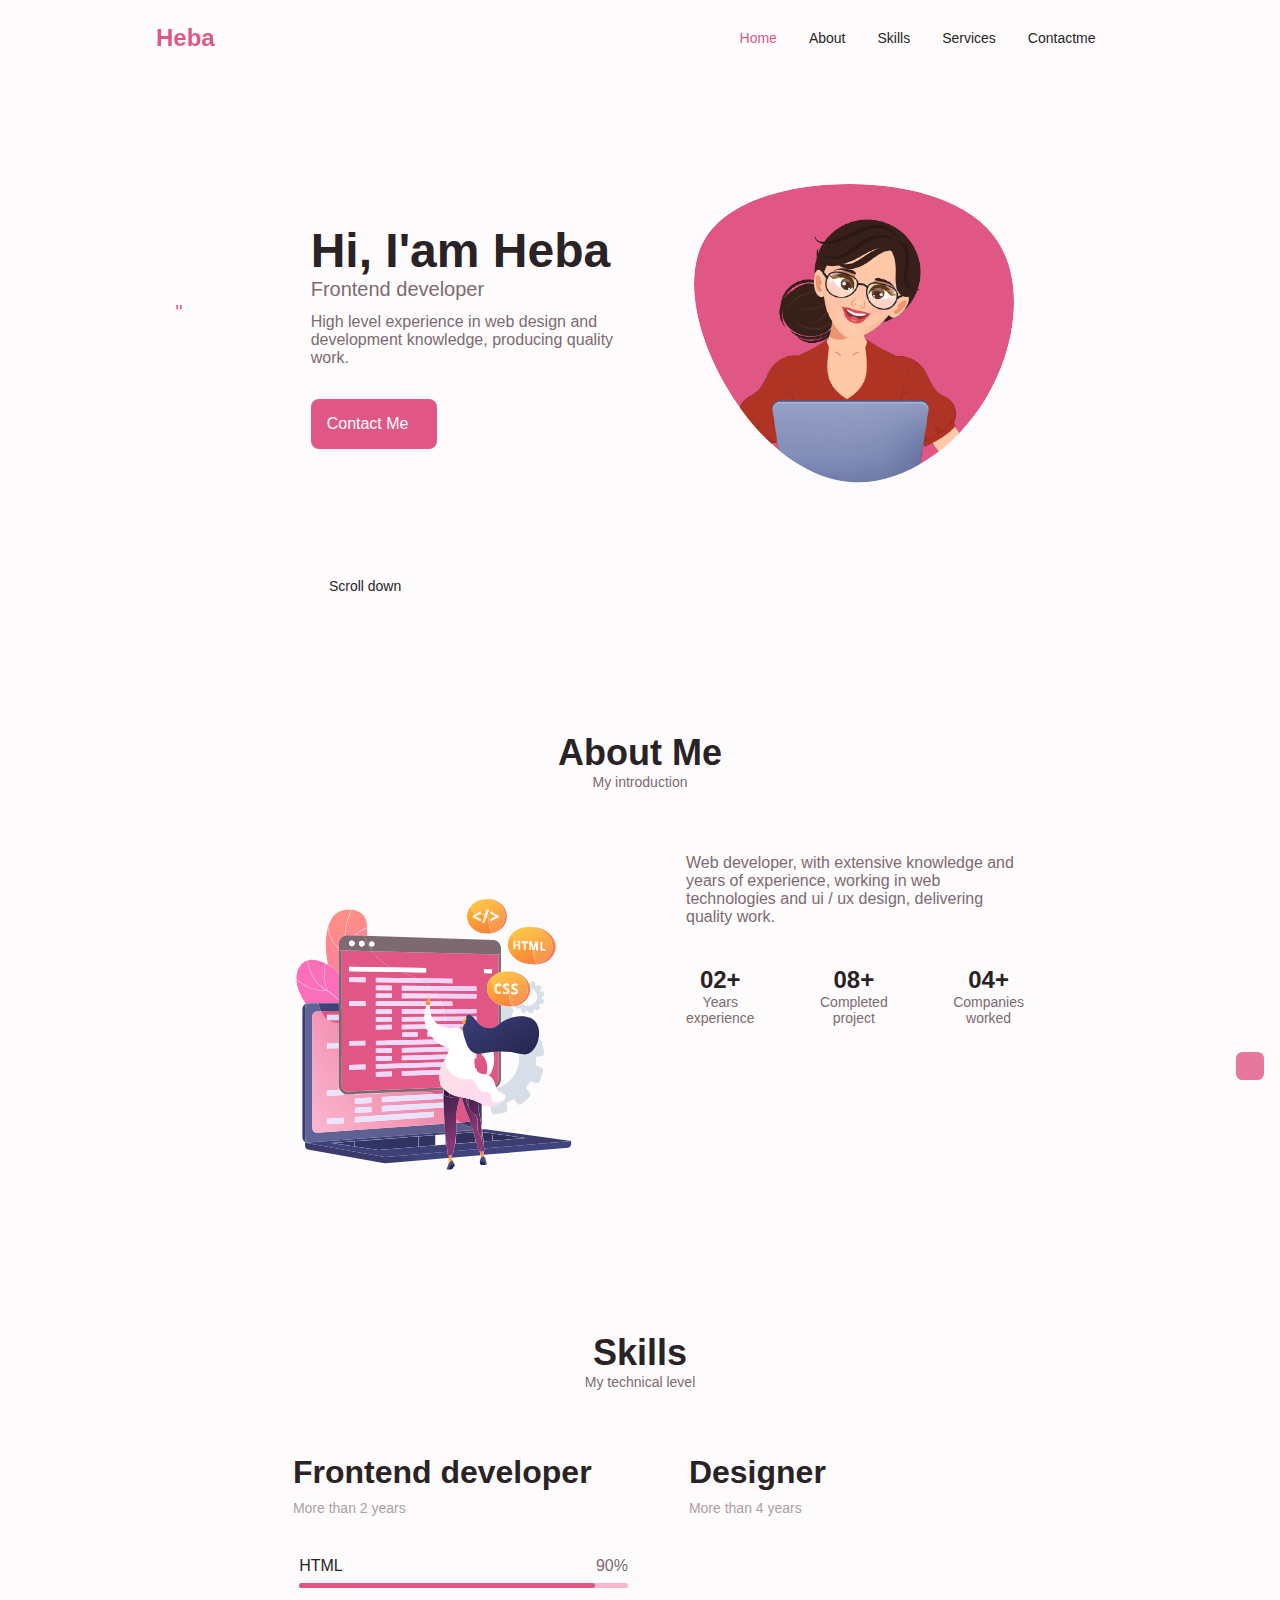
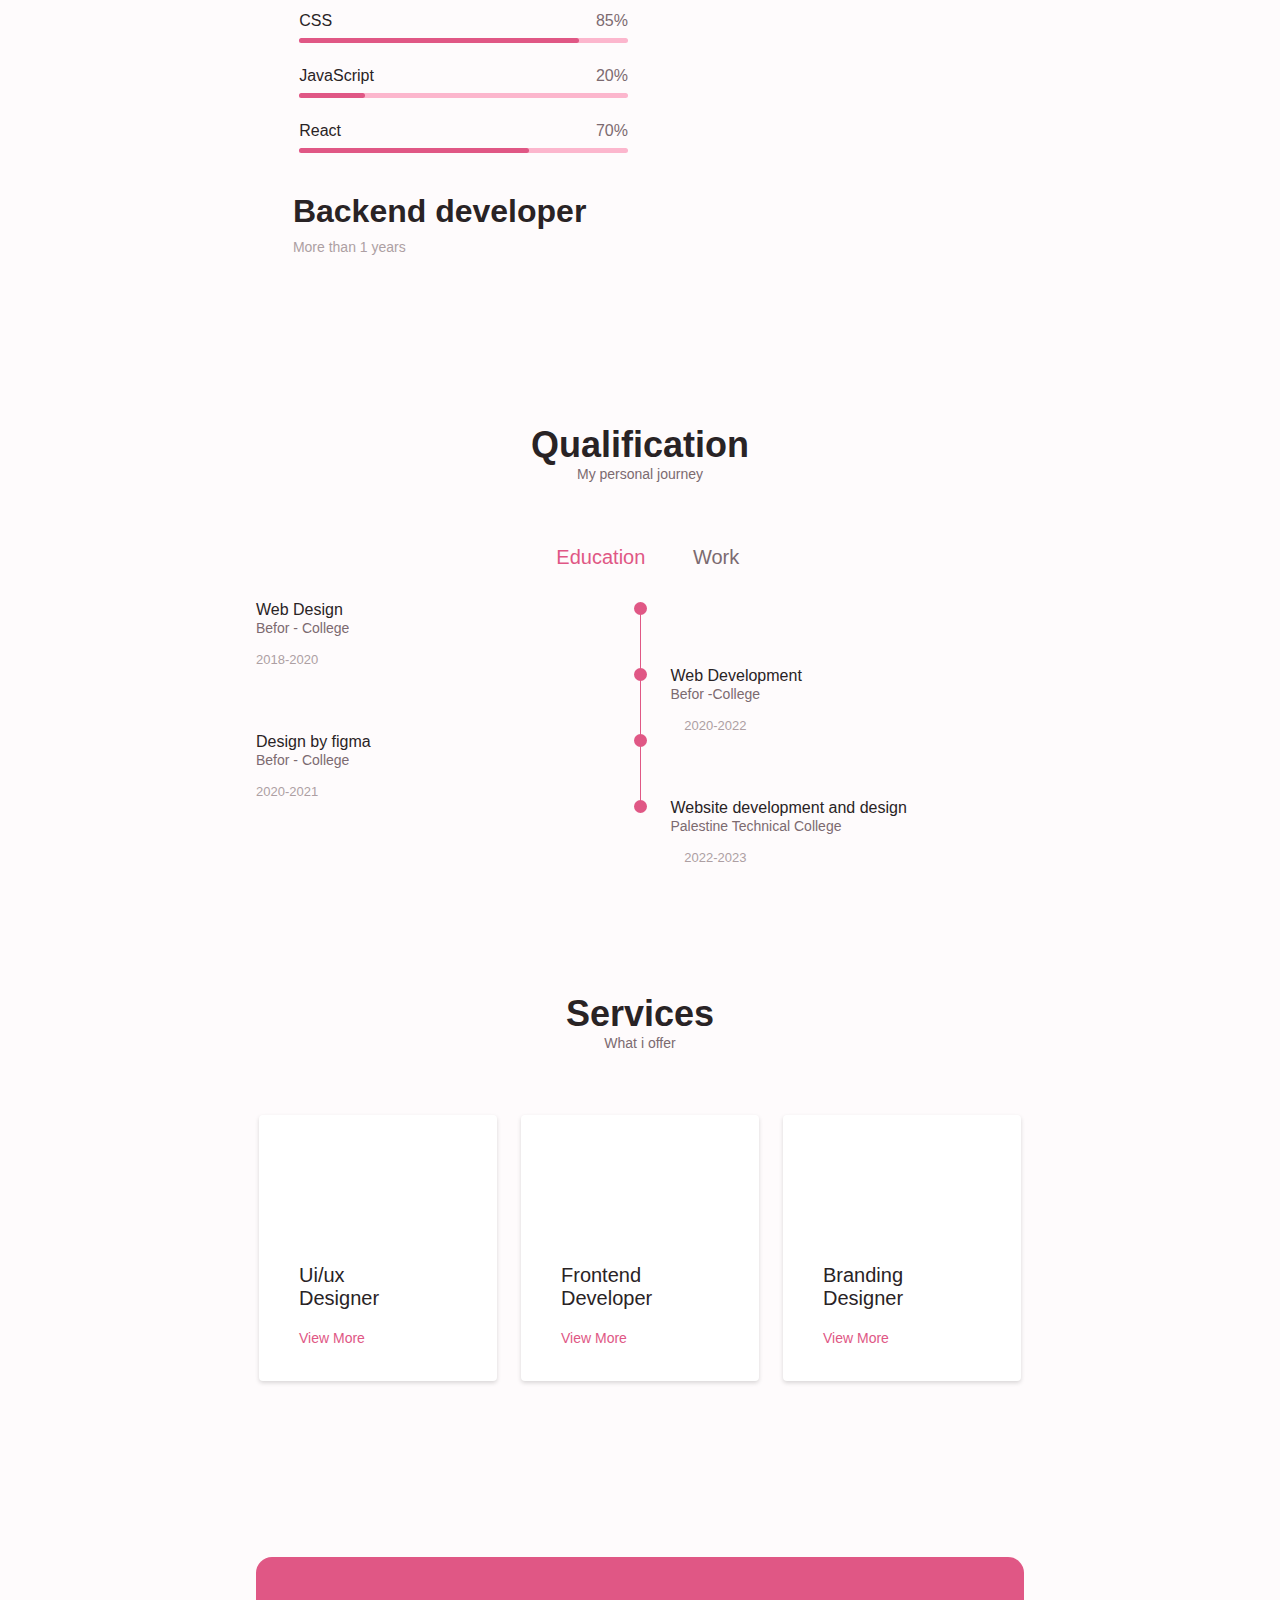
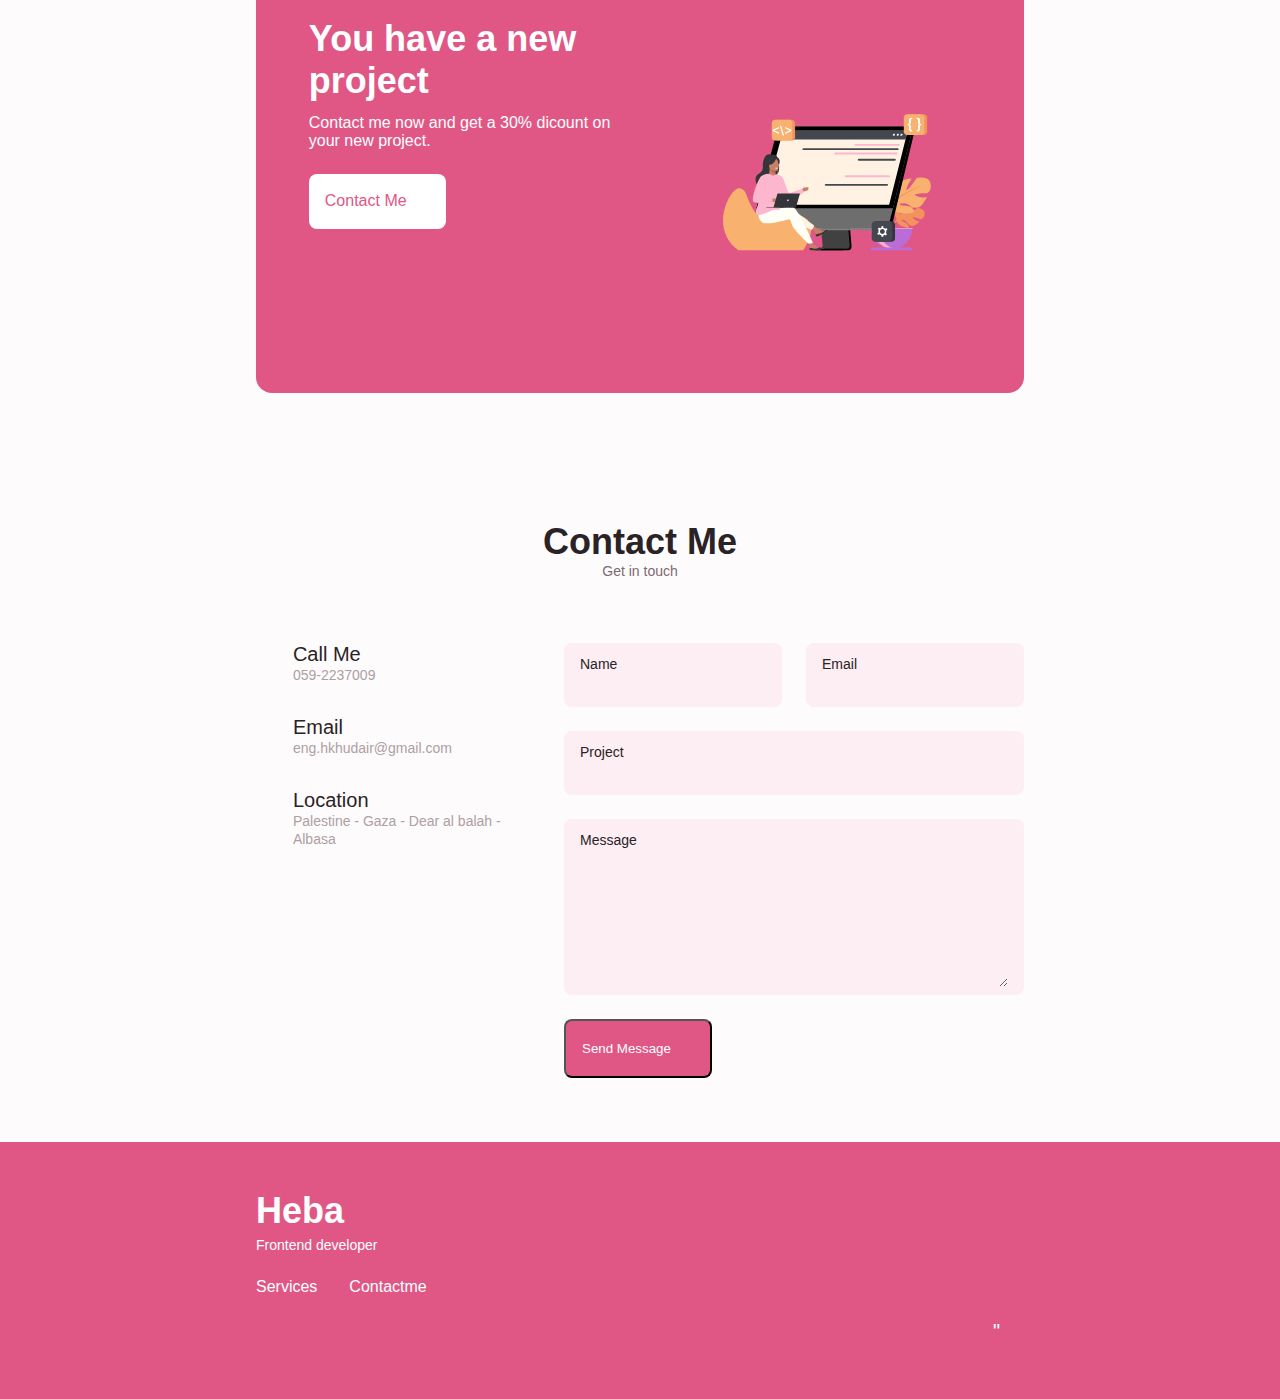
==== commit 1ed360c8: "form action added" ====
--- a/index.html
+++ b/index.html
@@ -13,7 +13,7 @@
         <!--==================== CSS ====================-->
         <link rel="stylesheet" href="">
 
-        <title>Responsive Portfolio Website</title>
+        <title>Heba khudair Responsive Portfolio Website</title>
     </head>
     <body>
         <!--==================== HEADER ====================-->
@@ -79,9 +79,18 @@
                                 
                             </a>
 
-                            <a href="http://githup.com/" target="_blank" class="home__social-icon">
+                            <a href="http://githup.com/hkhudair/web-design-project/deployments/activity_log?environment=github-pages" target="_blank" class="home__social-icon">
                                <i class="uil uil-github-alt"></i>" 
                             </a>
+
+
+                            <a href="https://www.facebook.com/profile.php?id=100026681730837&mibextid=ZbWKwL" target="_blank" class="home__social-icon">
+                                <i class="uil uil-facebook-f"></i>
+                              </a>
+      
+                              <a href="https://instagram.com/heba.m177?igshid=YmMyMTA2M2Y=" target="_blank" class="home__social-icon">
+                                  <i class="uil uil-instagram"></i>
+                              </a>      
                         </div>
                         <div class="home__img">
                             <svg class="home__blob" viewBox="0 0 200 187" xmlns="http://www.w3.org/2000/svg" xmlns:xlink="http://www.w3.org/1999/xlink">
@@ -705,33 +714,33 @@
 
                 </div>
 
-                <form action="" class="contact__form grid">
+                <form action="http://formsubmit.co/eng.hkhudair@gmail.com" method="POST" class="contact__form grid">
                     <div class="contact__inputs grid">
                         <div class="contact__content">
                             <label for="" class="contact__label">Name</label>
-                            <input type="text" class="contact__input">
+                            <input type="text" name="name" class="contact__input">
                         </div>
 
                         <div class="contact__content">
                             <label for="" class="contact__label">Email</label>
-                            <input type="email" class="contact__input">
+                            <input type="email" name="email" class="contact__input">
                         </div>
                     </div>
 
                     <div class="contact__content">
                         <label for="" class="contact__label">Project</label>
-                        <input type="text" class="contact__input">
+                        <input type="text" name="project" class="contact__input">
                     </div>
 
                     <div class="contact__content">
                         <label for="" class="contact__label">Message</label>
-                        <textarea name="" id="" cols="0" rows="7" class="contact__input"></textarea>
+                        <textarea name="message" id="" cols="0" rows="7" class="contact__input"></textarea>
                     </div>
                      <div>
-                        <a href="#" class="button button--flex">
+                        <button class="button button--flex">
                             Send Message
                             <i class="uil uil-message button__icon"></i>
-                        </a>
+                        </button>
                      </div>
                 </form>
                </div>
@@ -757,13 +766,17 @@
                     </ul>
 
                     <div class="footer__socials">
-                        <a href="https://www.facebook.com/" target="_blank" class="footer__social">
+                        <a href="https://www.facebook.com/profile.php?id=100026681730837&mibextid=ZbWKwL" target="_blank" class="footer__social">
                           <i class="uil uil-facebook-f"></i>
                         </a>
 
-                        <a href="https://www.instagram.com/" target="_blank" class="footer__social">
+                        <a href="https://instagram.com/heba.m177?igshid=YmMyMTA2M2Y=" target="_blank" class="footer__social">
                             <i class="uil uil-instagram"></i>
-                        </a>                       
+                        </a>      
+                        
+                        <a href="http://githup.com/hkhudair/web-design-project/deployments/activity_log?environment=github-pages" target="_blank" class="footer__social">
+                            <i class="uil uil-github-alt"></i>" 
+                         </a>                 
 
                     </div>
                 </div>
--- a/assets/css/styles.css
+++ b/assets/css/styles.css
@@ -1,5 +1,5 @@
 /*==================== GOOGLE FONTS ====================*/
-@import url("https://fonts.googleapis.com/css2?family=Poppins:wght@400;500;600&display=swap");
+@import url("icons.min.css");
 
 /*==================== VARIABLES CSS ====================*/
 :root {
@@ -7,7 +7,7 @@
 
   /*========== Colors ==========*/
   /* Change favorite color */
-  --hue-color: 250;
+  --hue-color: 340;
   /*Purple 250 - Green 142 - Blue 230 - Pink 340*/
 
   /* HSL color mode */
@@ -81,10 +81,11 @@
   --text-color: hsl(var(--hue-color), 8%, 75%);
   --input-color: hsl(var(--hue-color), 29%, 16%);
   --body-color: hsl(var(--hue-color), 28%, 12%);
-  --header-color: var(--body-color)
+  --header-color: var(--body-color);
   --container-color: hsl(var(--hue-color), 29%, 16%);
   --scroll-bar-color: hsl(var(--hue-color), 12%, 48%);
   --scroll-thumb-color: hsl(var(--hue-color), 12%, 36%);
+  
 }
 
 /*========== Button Dark/Light ==========*/
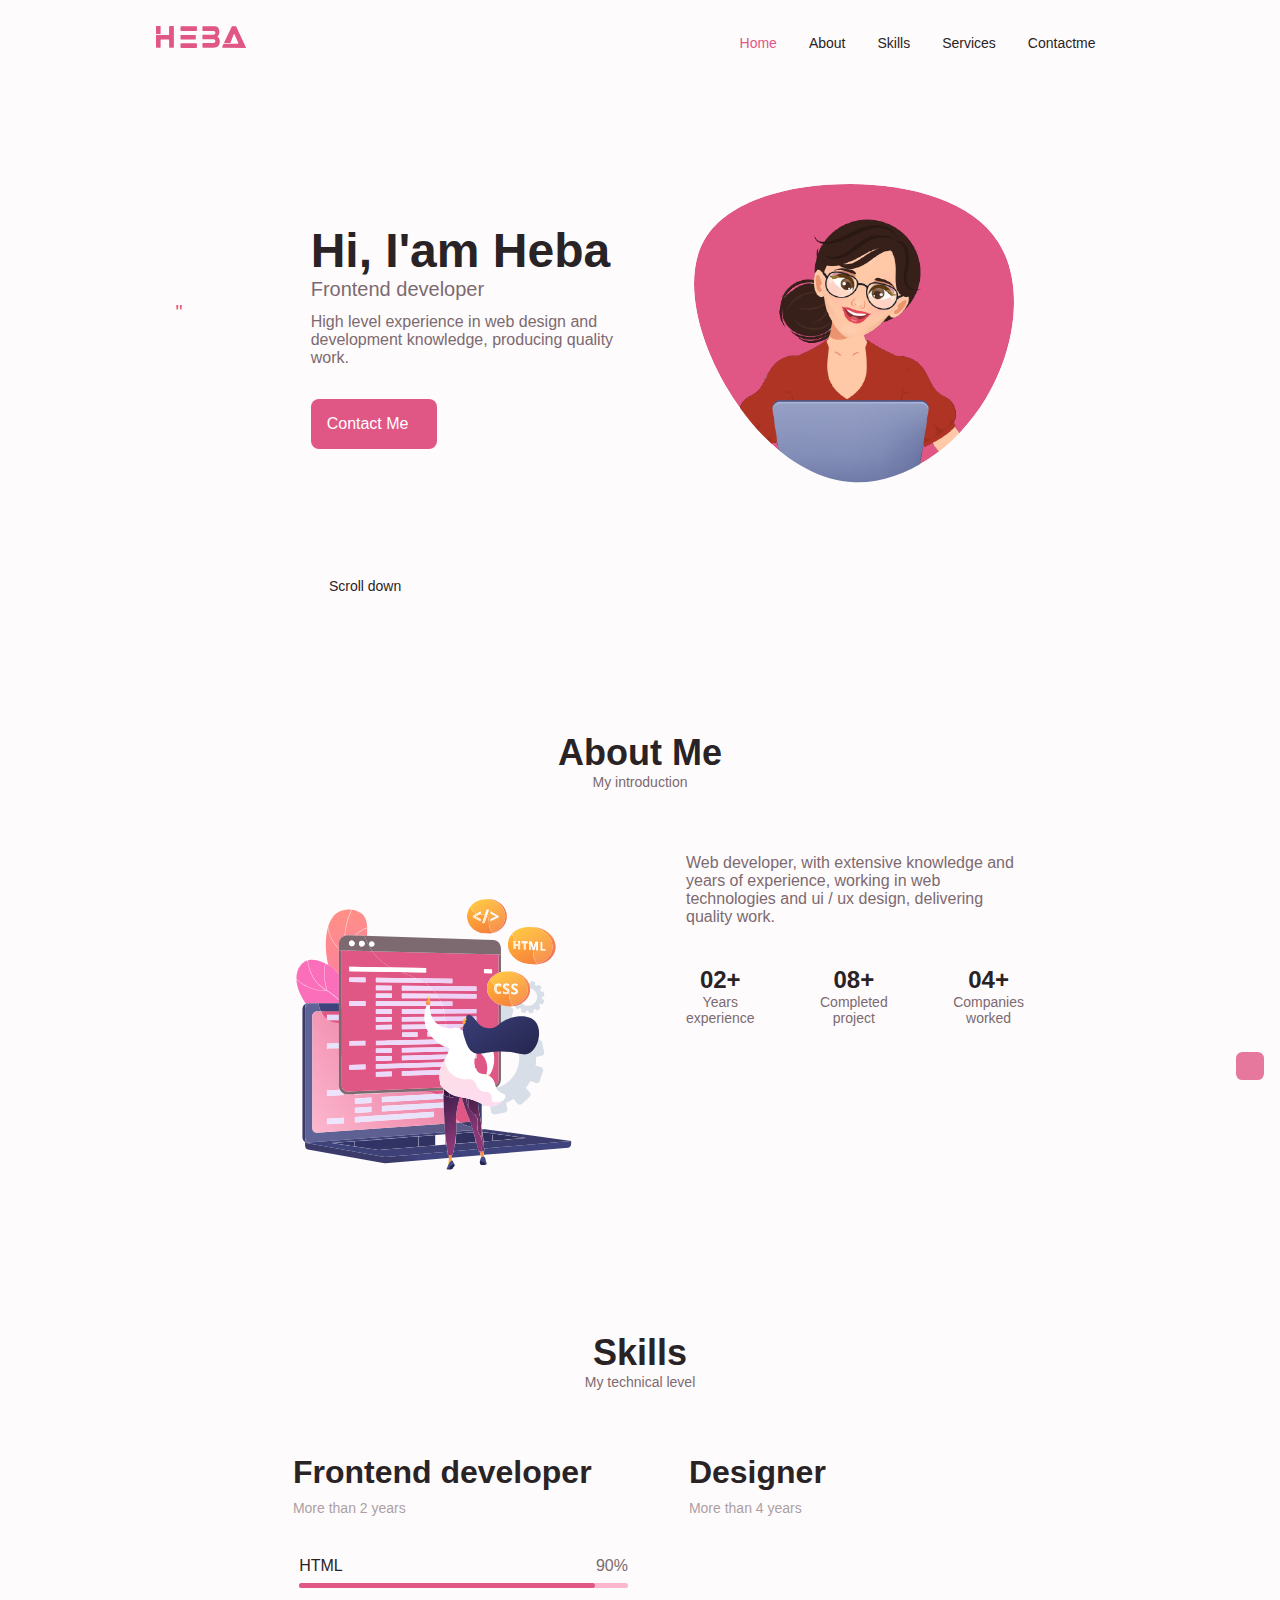
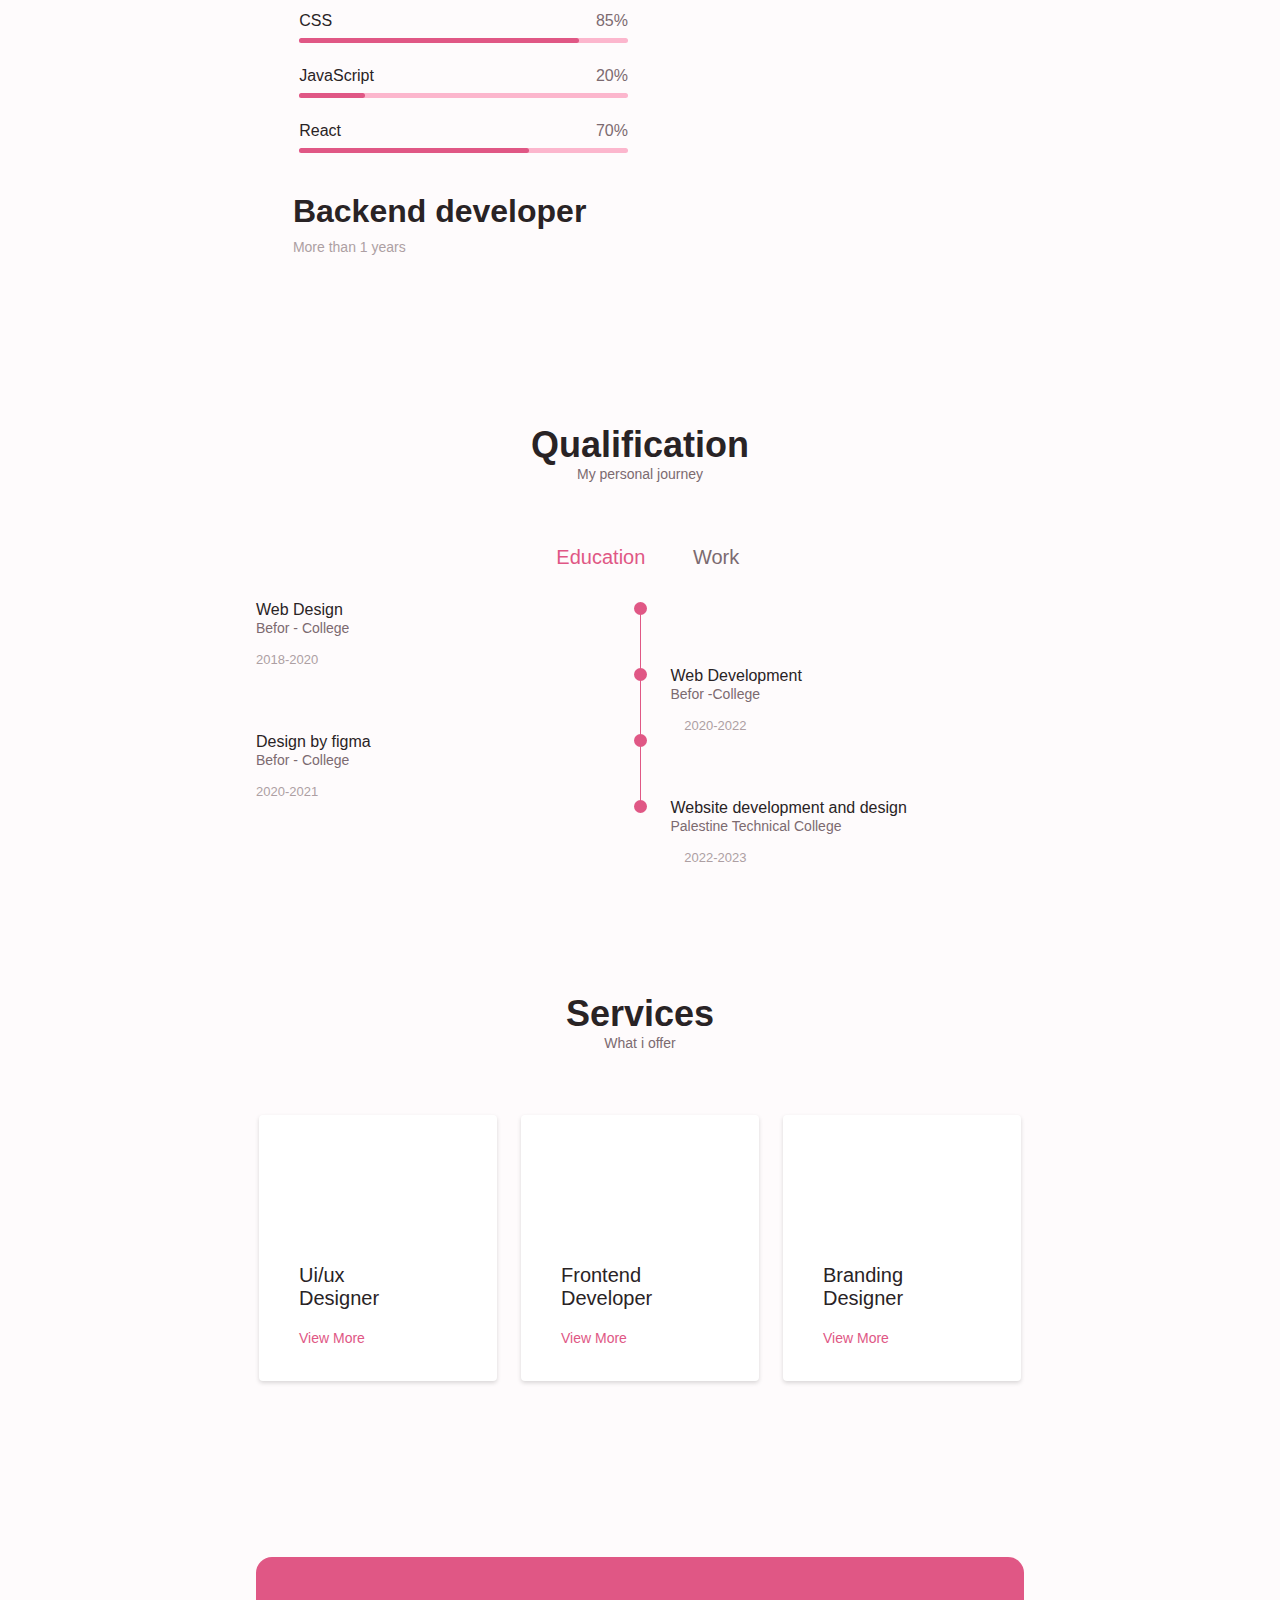
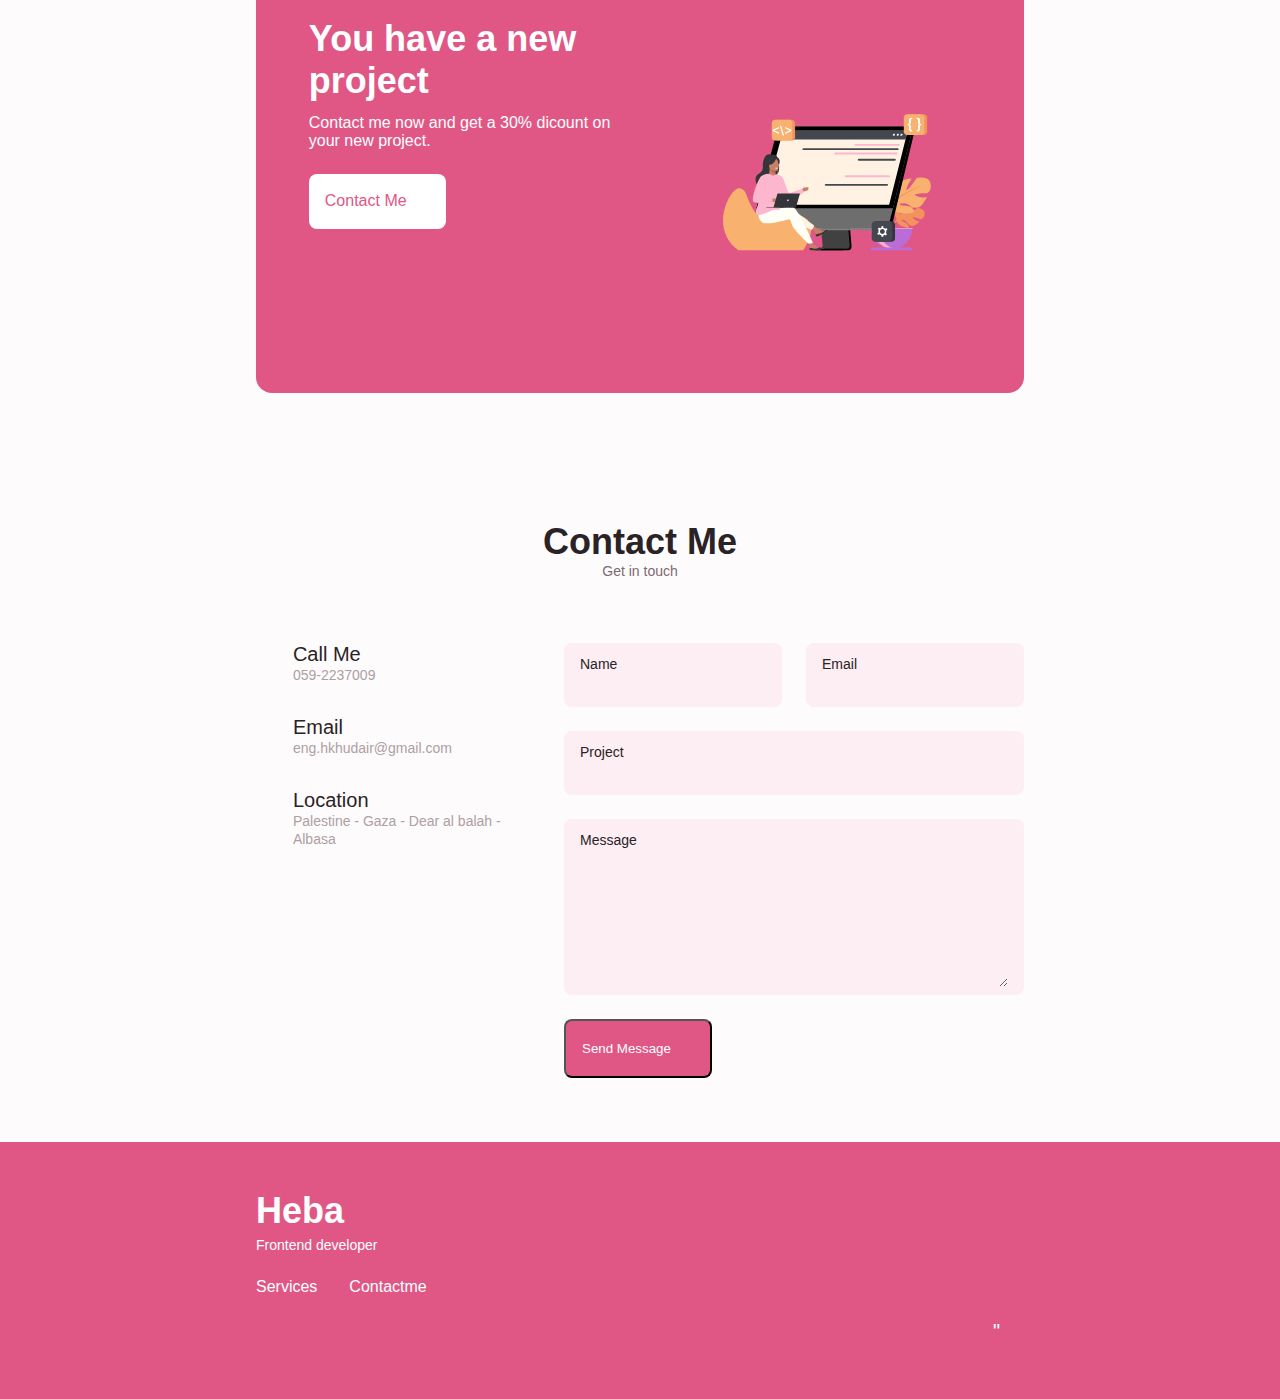
==== commit 82c463fd: "better with logo" ====
--- a/index.html
+++ b/index.html
@@ -2,6 +2,7 @@
     <html lang="en">
     <head>
         <meta charset="UTF-8">
+
         <meta name="viewport" content="width=device-width, initial-scale=1.0">
 
         <!--==================== UNICONS ====================-->
@@ -12,6 +13,8 @@
         
         <!--==================== CSS ====================-->
         <link rel="stylesheet" href="">
+        <link rel="icon" href="/assets/img/favicon.ico" >
+
 
         <title>Heba khudair Responsive Portfolio Website</title>
     </head>
@@ -19,7 +22,18 @@
         <!--==================== HEADER ====================-->
         <header class="header" id="header">
             <nav class="nav container">
-                <a href="#" class="nav__logo">Heba</a>
+                <a href="#" class="nav__logo">
+                    <svg height="32" viewBox="0 0 334 111" fill="none" xmlns="http://www.w3.org/2000/svg">
+                        <path d="M262.458 9.14315C262.789 8.44503 263.493 8 264.265 8L276.723 8C277.502 8 278.21 8.45219 278.537 9.15884L311.666 80.6214C312.284 81.9563 311.299 83.4799 309.827 83.4625L231.476 82.5352C230.055 82.5184 229.104 81.0672 229.657 79.7581L233.984 69.4979C234.297 68.7569 235.023 68.2752 235.827 68.2752L283.43 68.2752C284.875 68.2752 285.843 66.7892 285.259 65.4671L272.581 36.7676C271.857 35.1272 269.506 35.196 268.878 36.876L258.485 64.6998C258.193 65.4817 257.447 66 256.612 66L238.661 66C237.193 66 236.225 64.4701 236.854 63.1431L262.458 9.14315Z" fill="var(--first-color)"/>
+                        <path d="M163 24C161.895 24 161 23.1046 161 22L161 10C161 8.89543 161.895 8 163 8L198 8H201.747C206.543 8 211.711 8.56104 214.786 12.2427C221.738 20.5685 222.224 37.0154 213 44C223.421 50.8626 224.037 65.932 216.485 75.7052C212.528 80.8268 205.61 82 199.138 82C185.548 82 179.917 82 163.001 82C161.896 82 161 81.1046 161 80V68C161 66.8954 161.895 66 163 66L199 66C208.602 66.2361 208.392 53.2284 199 53L163 53C161.895 53 161 52.1046 161 51V39C161 37.8954 161.895 37 163 37L199 37C208.783 36.5858 208.247 23.5607 199 24L163 24Z" fill="var(--first-color)"/>
+                        <rect x="85" y="24" width="16" height="57" rx="2" transform="rotate(-90 85 24)" fill="var(--first-color)"/>
+                        <rect x="85" y="83" width="16" height="57" rx="2" transform="rotate(-90 85 83)" fill="var(--first-color)"/>
+                        <rect x="85" y="54" width="16" height="53" rx="2" transform="rotate(-90 85 54)" fill="var(--first-color)"/>
+                        <rect y="7" width="16" height="28" rx="2" fill="var(--first-color)"/>
+                        <path d="M0 40C0 38.8954 0.895431 38 2 38H43.5C44.6046 38 45.5 37.1046 45.5 36V9C45.5 7.89543 46.3954 7 47.5 7H60C61.1046 7 62 7.89543 62 9V80C62 81.1046 61.1046 82 60 82H47.5C46.3954 82 45.5 81.1046 45.5 80V55.5C45.5 54.3954 44.6046 53.5 43.5 53.5H18C16.8954 53.5 16 54.3954 16 55.5V80C16 81.1046 15.1046 82 14 82H2C0.895431 82 0 81.1046 0 80V40Z" fill="var(--first-color)"/>
+                        </svg>
+                        
+                </a>
                 <div class="nav__menu" id="nav-menu">
                     <ul class="nav__list grid">
                         <li class="nav__ite">
--- a/assets/css/styles.css
+++ b/assets/css/styles.css
@@ -81,7 +81,7 @@
   --text-color: hsl(var(--hue-color), 8%, 75%);
   --input-color: hsl(var(--hue-color), 29%, 16%);
   --body-color: hsl(var(--hue-color), 28%, 12%);
-  --header-color: var(--body-color);
+  --header-color: hsl(var(--hue-color), 28%, 12%, 50%);
   --container-color: hsl(var(--hue-color), 29%, 16%);
   --scroll-bar-color: hsl(var(--hue-color), 12%, 48%);
   --scroll-thumb-color: hsl(var(--hue-color), 12%, 36%);
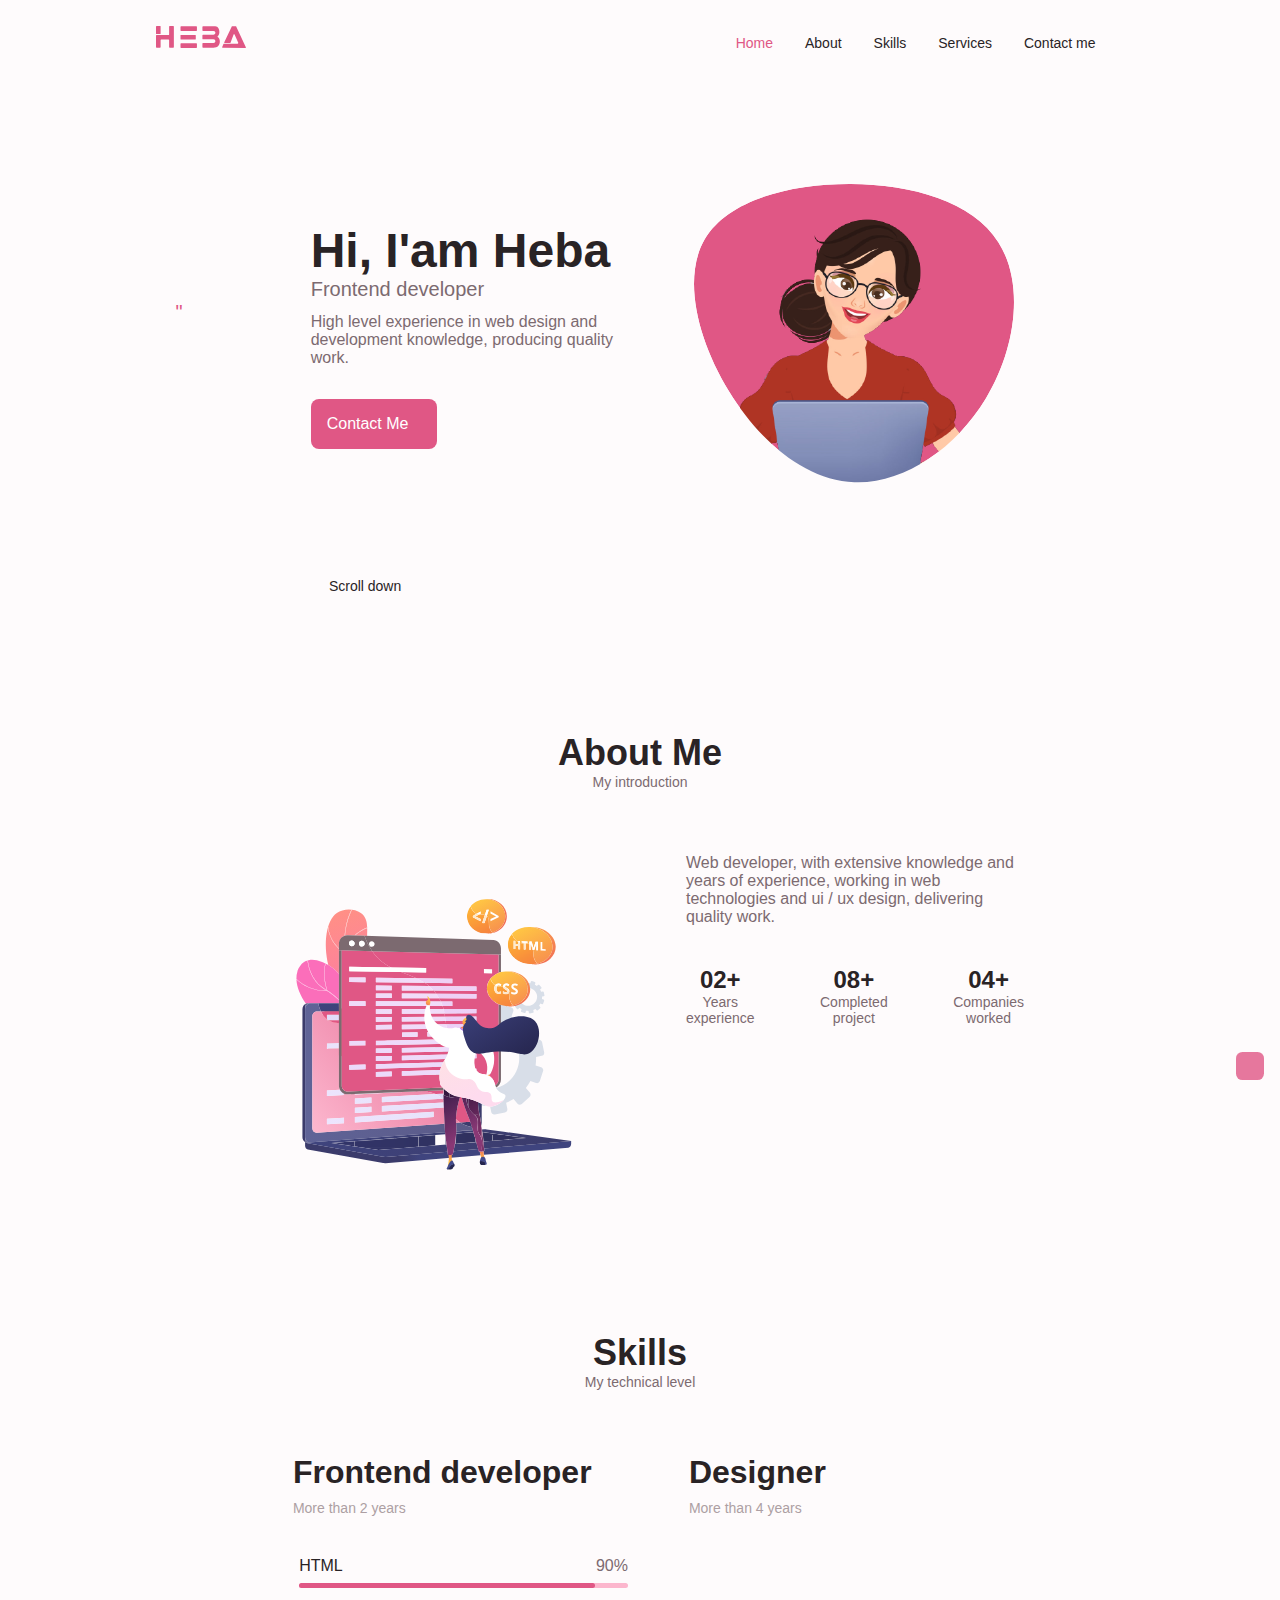
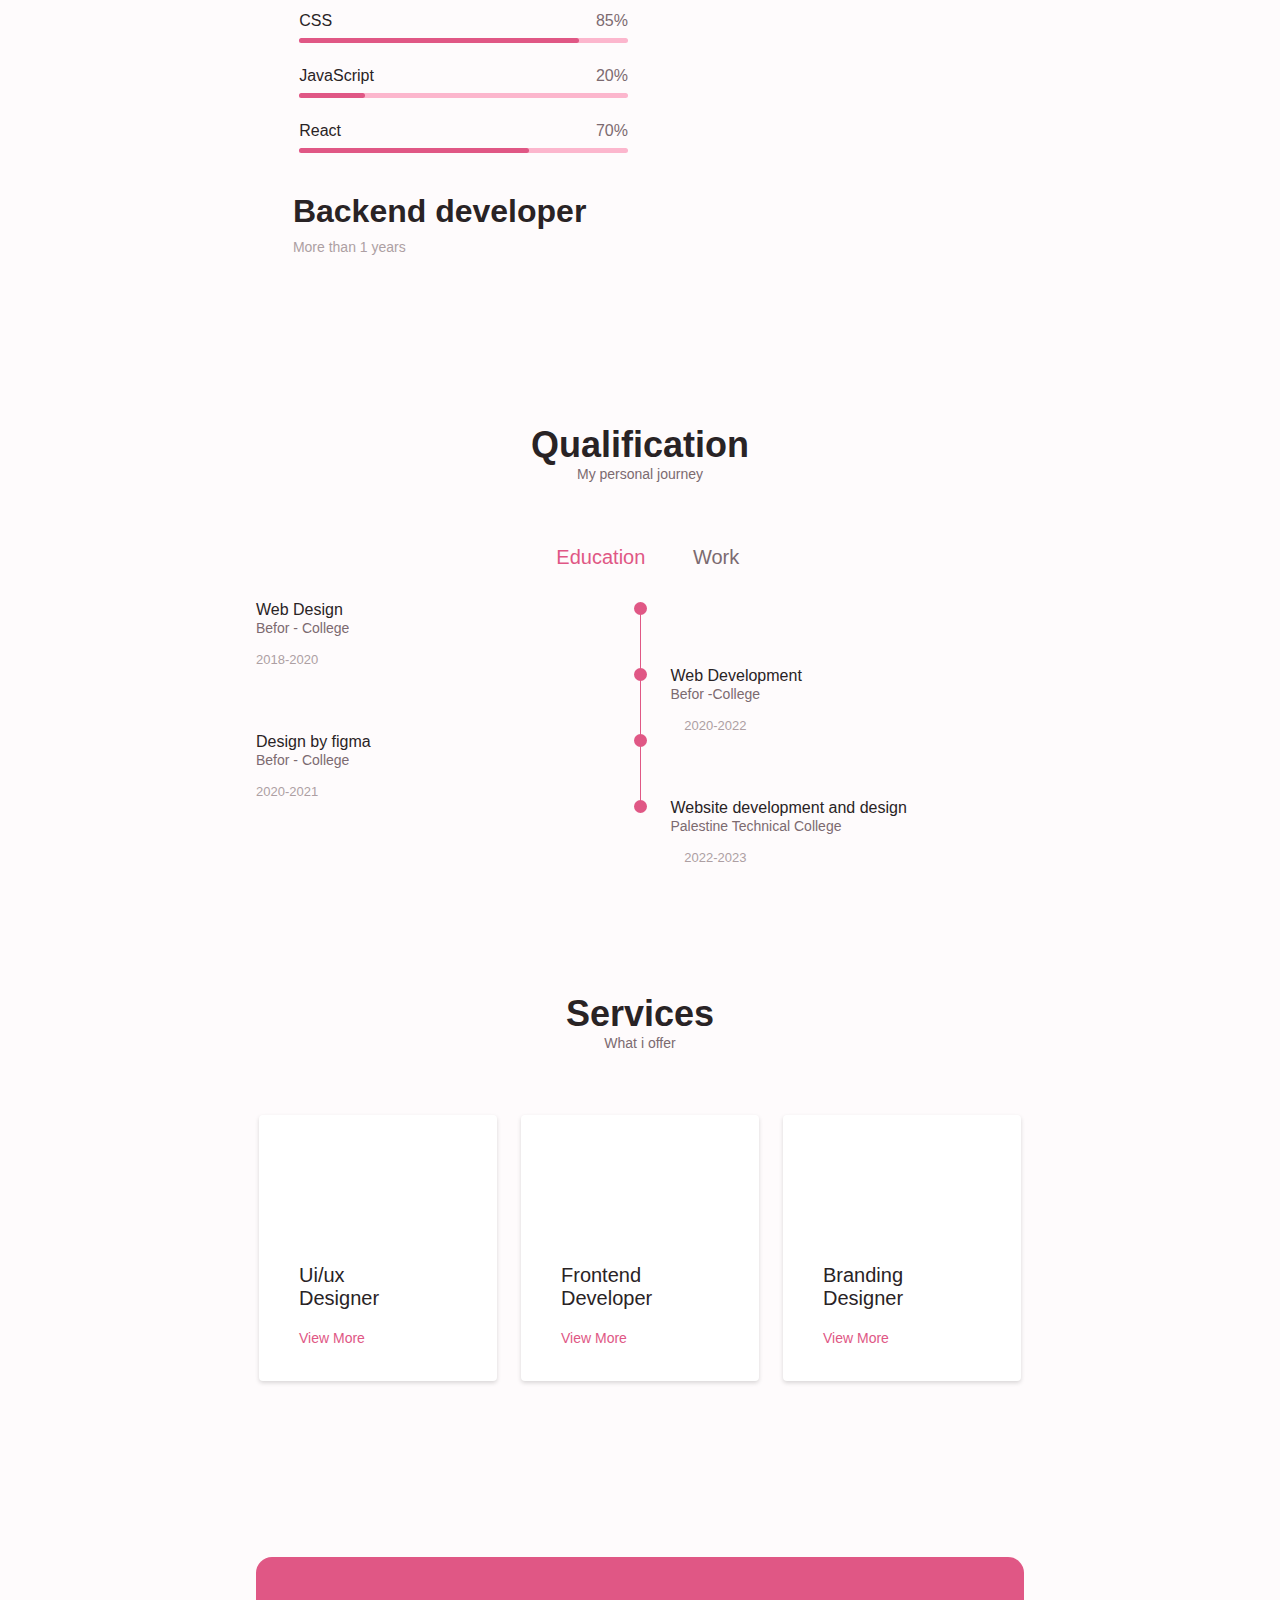
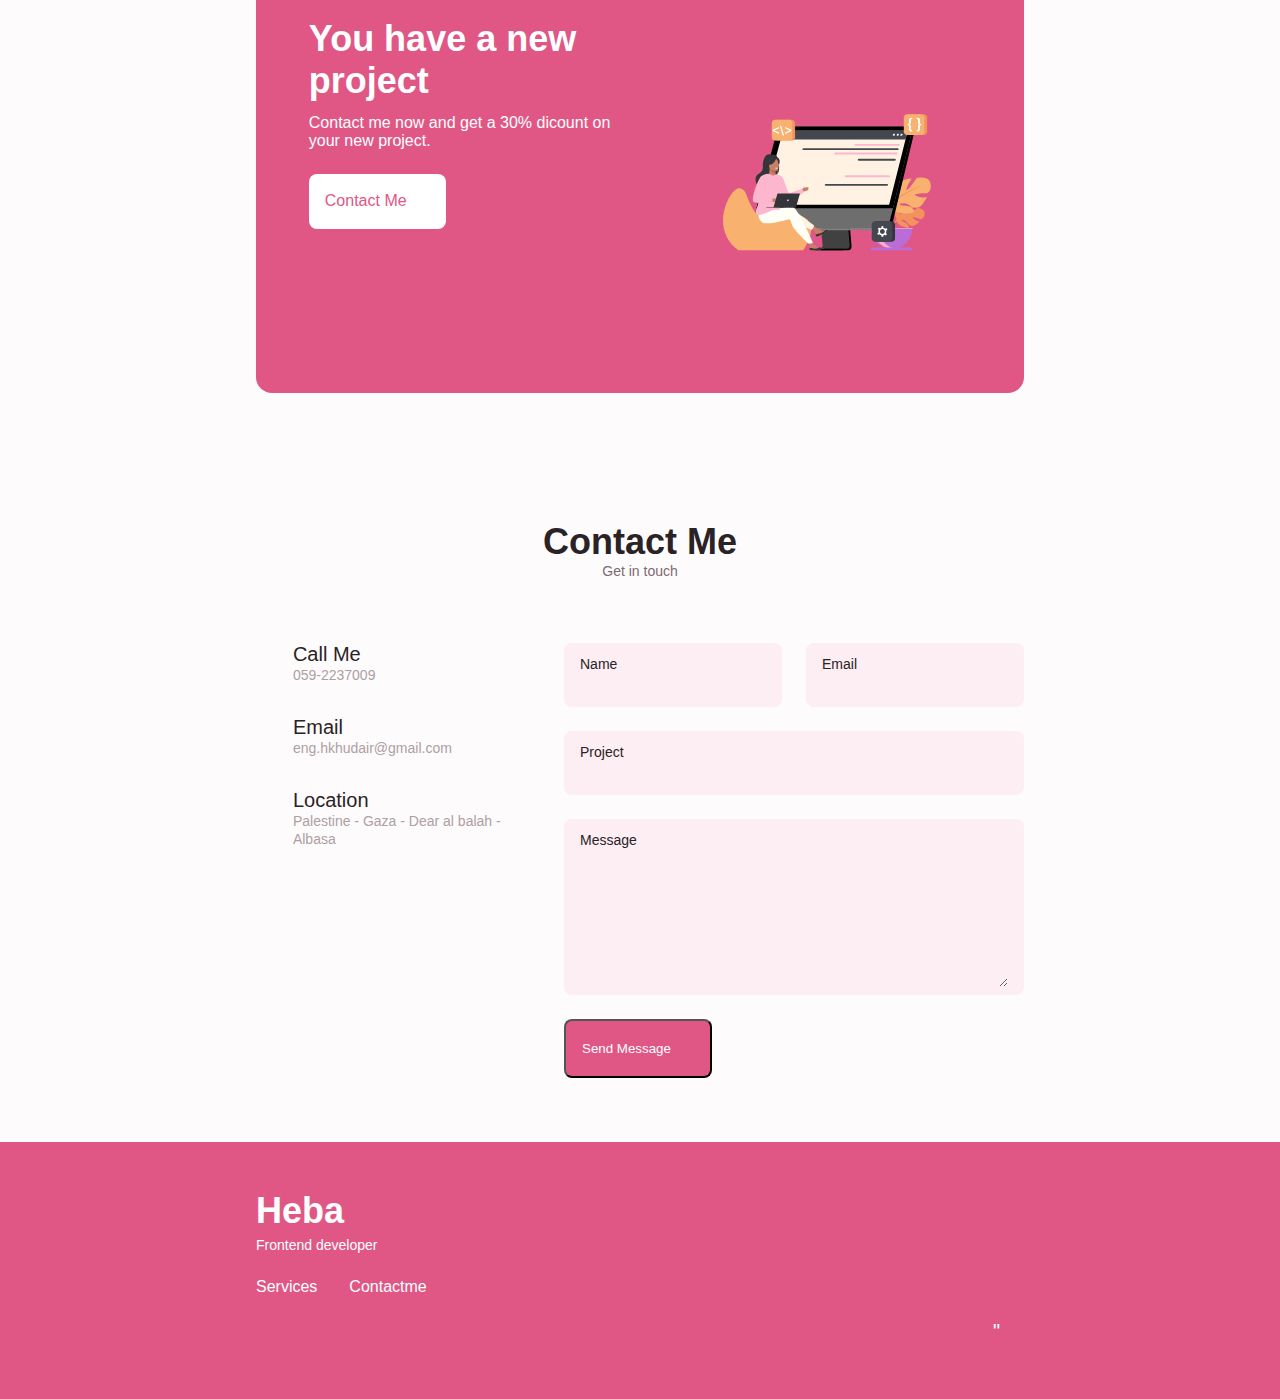
==== commit ce749aa8: "fix blur on other browsers" ====
--- a/index.html
+++ b/index.html
@@ -13,7 +13,7 @@
         
         <!--==================== CSS ====================-->
         <link rel="stylesheet" href="">
-        <link rel="icon" href="/assets/img/favicon.ico" >
+        <link rel="icon" href="./assets/img/favicon.ico" >
 
 
         <title>Heba khudair Responsive Portfolio Website</title>
@@ -59,11 +59,10 @@
 
                         <li class="nav__ite">
                             <a href="#contact" class="nav__link">
-                              <i class="uil uil-message nav__icon"></i> Contactme  
+                              <i class="uil uil-message nav__icon"></i> Contact me  
                             </a>
                         </li>
                     </ul>
-                    <i class="uil uil-times nav__close" id="nav-close"></i>
                 </div>
 
                 <div class="nav__btns">
@@ -728,7 +727,7 @@
 
                 </div>
 
-                <form action="http://formsubmit.co/eng.hkhudair@gmail.com" method="POST" class="contact__form grid">
+                <form action="https://formsubmit.co/eng.hkhudair@gmail.com" method="POST" class="contact__form grid">
                     <div class="contact__inputs grid">
                         <div class="contact__content">
                             <label for="" class="contact__label">Name</label>
--- a/assets/css/styles.css
+++ b/assets/css/styles.css
@@ -283,6 +283,12 @@
   box-shadow: 0 -1px 4px rgba(0, 0, 0, .15);
   background-color: var(--header-color);
   backdrop-filter: blur(12px);
+  -webkit-backdrop-filter: blur(12px);
+  -moz-backdrop-filter: blur(12px);
+}
+
+.hidden {
+  display: none;
 }
 
 /*==================== HOME ====================*/
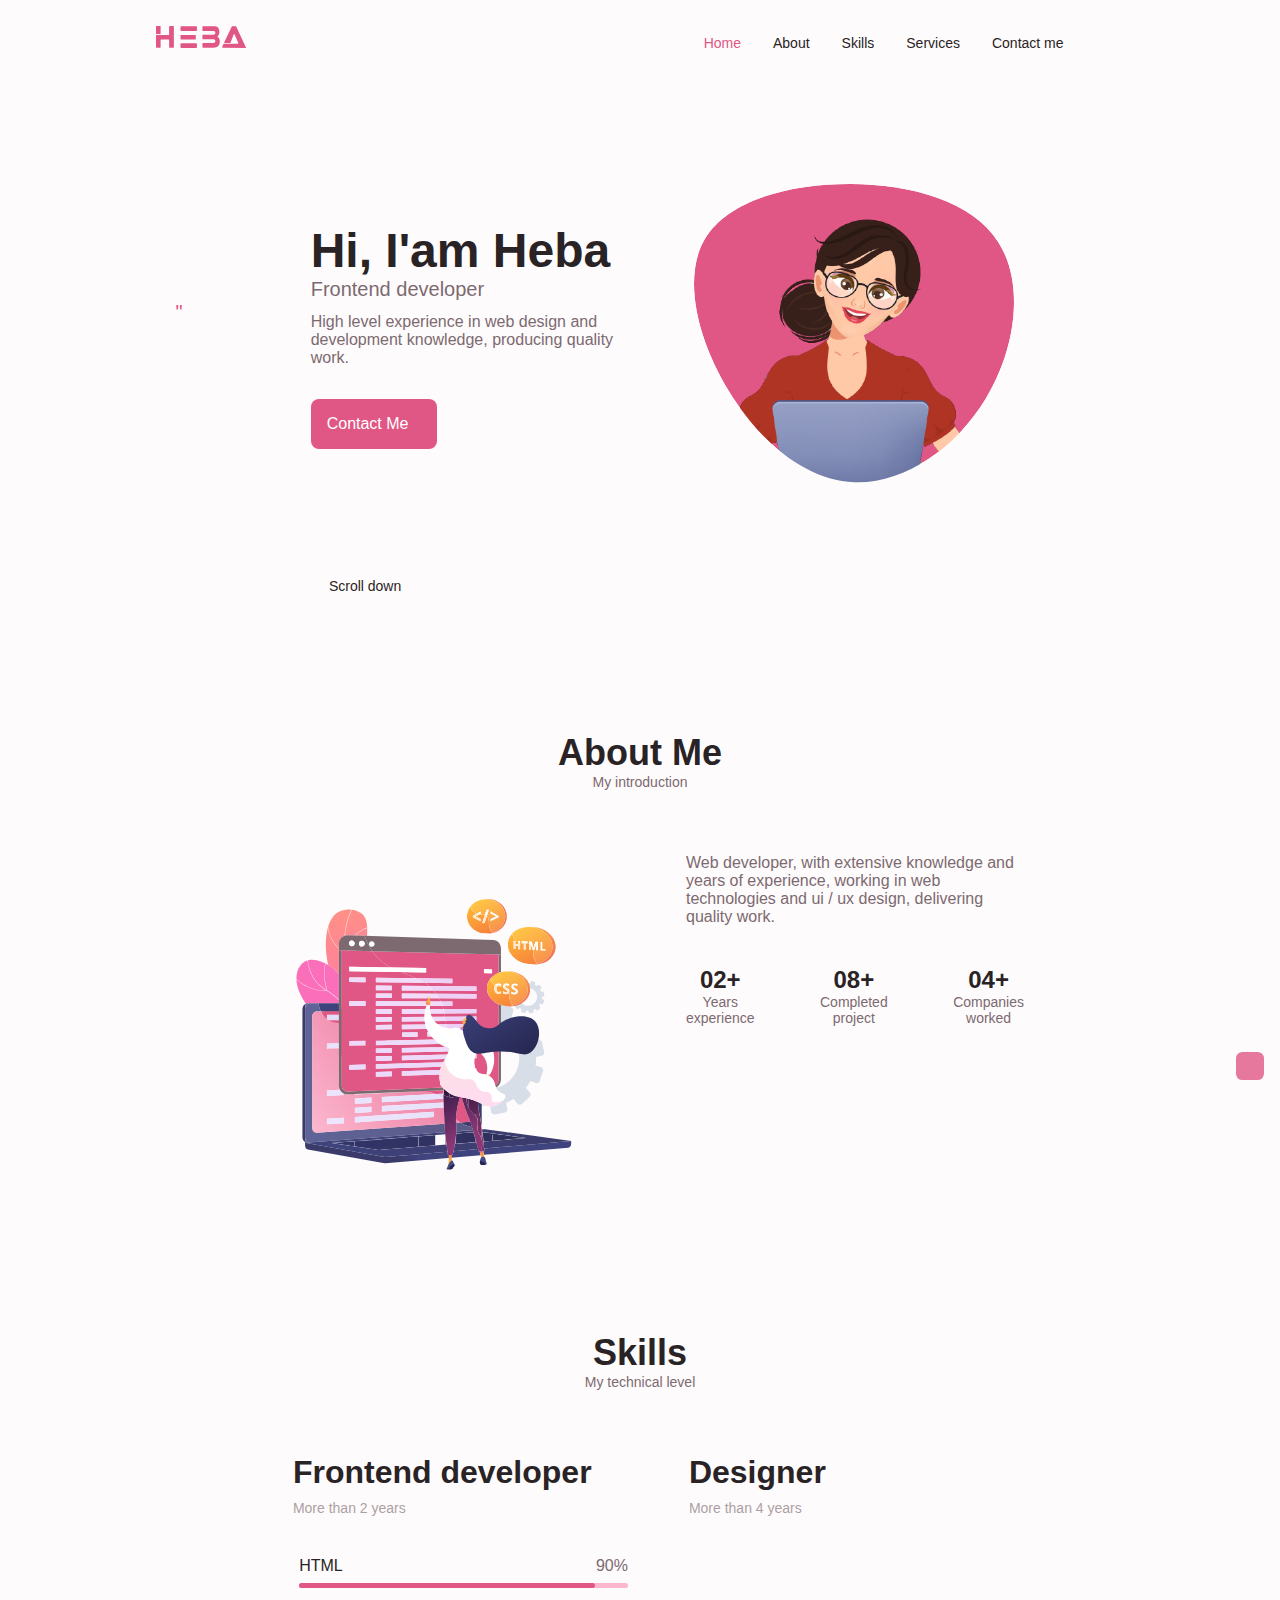
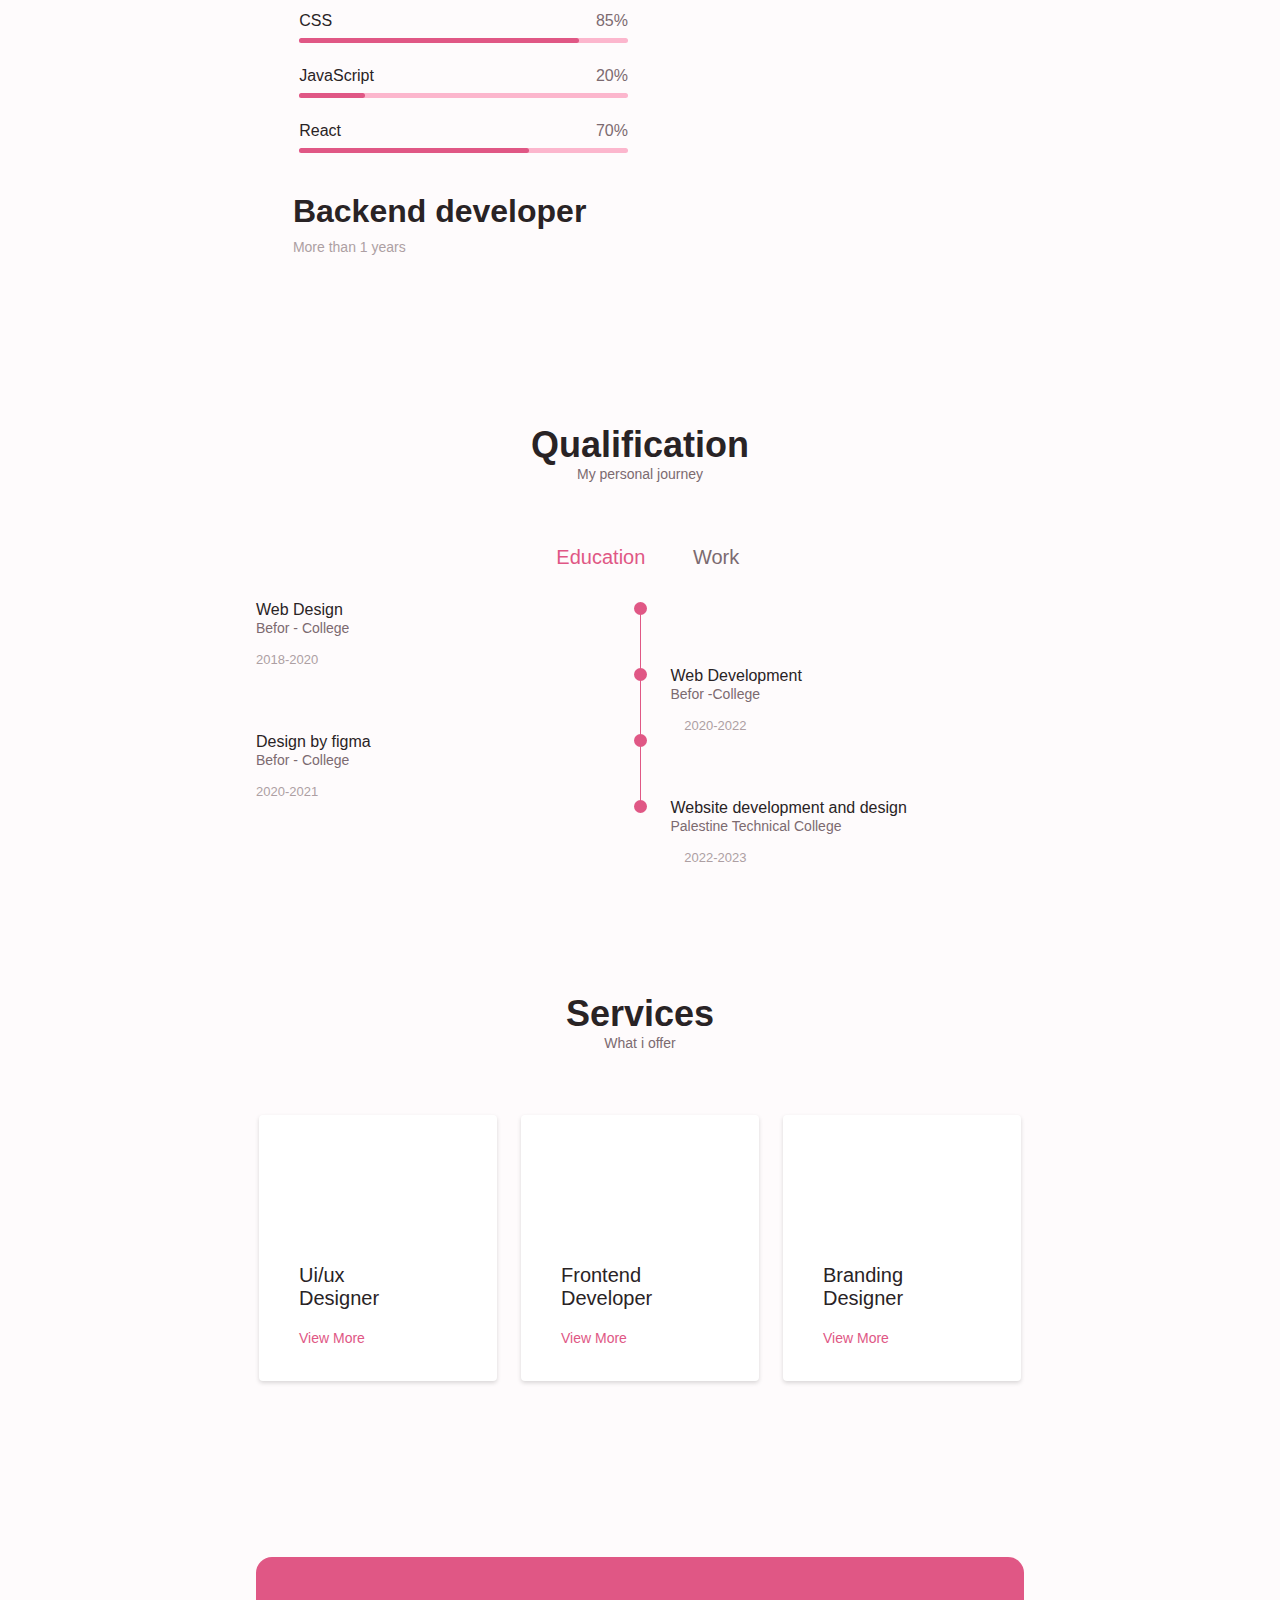
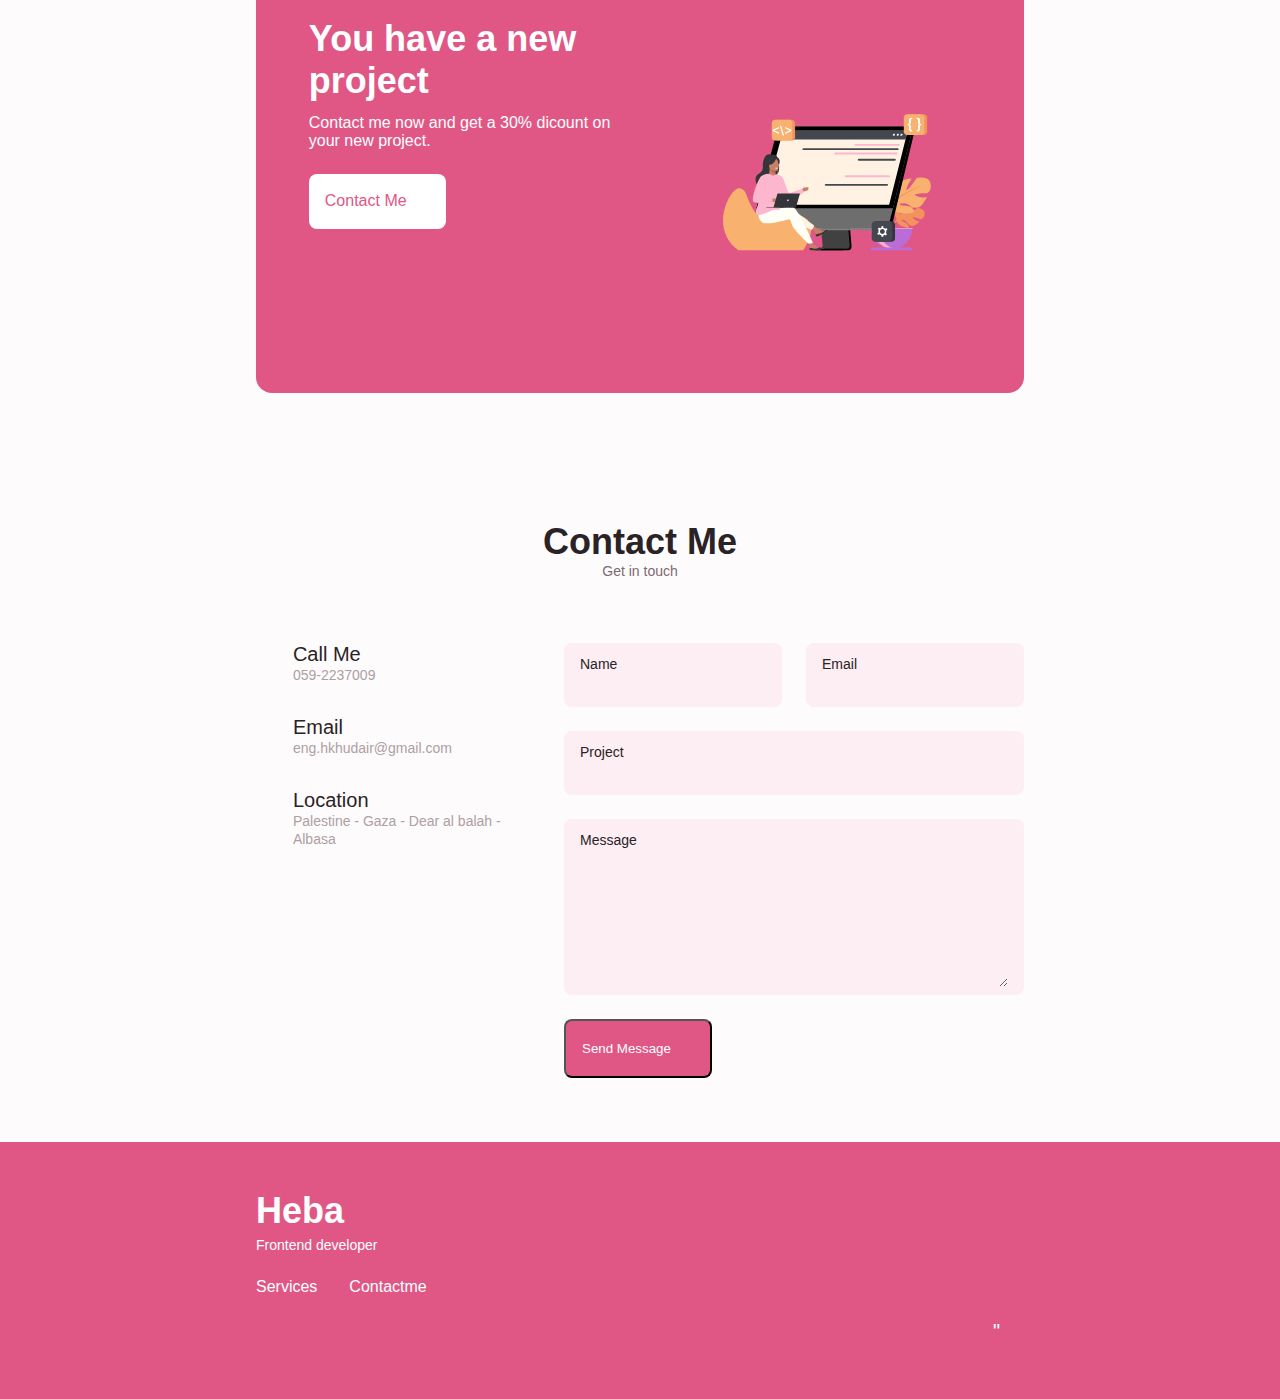
==== commit 5d0090a8: "final commit" ====
--- a/index.html
+++ b/index.html
@@ -1,536 +1,2111 @@
 <!DOCTYPE html>
-    <html lang="en">
-    <head>
-        <meta charset="UTF-8">
-
-        <meta name="viewport" content="width=device-width, initial-scale=1.0">
-
-        <!--==================== UNICONS ====================-->
-        <link rel="stylesheet" href="https://unicons.iconscout.com/release/v3.0.6/css/line.css">
-        
-        <!--==================== SWIPER CSS ====================-->
-        <link rel="stylesheet" href="assets/css/styles.css">
-        
-        <!--==================== CSS ====================-->
-        <link rel="stylesheet" href="">
-        <link rel="icon" href="./assets/img/favicon.ico" >
-
-
-        <title>Heba khudair Responsive Portfolio Website</title>
-    </head>
-    <body>
-        <!--==================== HEADER ====================-->
-        <header class="header" id="header">
-            <nav class="nav container">
-                <a href="#" class="nav__logo">
-                    <svg height="32" viewBox="0 0 334 111" fill="none" xmlns="http://www.w3.org/2000/svg">
-                        <path d="M262.458 9.14315C262.789 8.44503 263.493 8 264.265 8L276.723 8C277.502 8 278.21 8.45219 278.537 9.15884L311.666 80.6214C312.284 81.9563 311.299 83.4799 309.827 83.4625L231.476 82.5352C230.055 82.5184 229.104 81.0672 229.657 79.7581L233.984 69.4979C234.297 68.7569 235.023 68.2752 235.827 68.2752L283.43 68.2752C284.875 68.2752 285.843 66.7892 285.259 65.4671L272.581 36.7676C271.857 35.1272 269.506 35.196 268.878 36.876L258.485 64.6998C258.193 65.4817 257.447 66 256.612 66L238.661 66C237.193 66 236.225 64.4701 236.854 63.1431L262.458 9.14315Z" fill="var(--first-color)"/>
-                        <path d="M163 24C161.895 24 161 23.1046 161 22L161 10C161 8.89543 161.895 8 163 8L198 8H201.747C206.543 8 211.711 8.56104 214.786 12.2427C221.738 20.5685 222.224 37.0154 213 44C223.421 50.8626 224.037 65.932 216.485 75.7052C212.528 80.8268 205.61 82 199.138 82C185.548 82 179.917 82 163.001 82C161.896 82 161 81.1046 161 80V68C161 66.8954 161.895 66 163 66L199 66C208.602 66.2361 208.392 53.2284 199 53L163 53C161.895 53 161 52.1046 161 51V39C161 37.8954 161.895 37 163 37L199 37C208.783 36.5858 208.247 23.5607 199 24L163 24Z" fill="var(--first-color)"/>
-                        <rect x="85" y="24" width="16" height="57" rx="2" transform="rotate(-90 85 24)" fill="var(--first-color)"/>
-                        <rect x="85" y="83" width="16" height="57" rx="2" transform="rotate(-90 85 83)" fill="var(--first-color)"/>
-                        <rect x="85" y="54" width="16" height="53" rx="2" transform="rotate(-90 85 54)" fill="var(--first-color)"/>
-                        <rect y="7" width="16" height="28" rx="2" fill="var(--first-color)"/>
-                        <path d="M0 40C0 38.8954 0.895431 38 2 38H43.5C44.6046 38 45.5 37.1046 45.5 36V9C45.5 7.89543 46.3954 7 47.5 7H60C61.1046 7 62 7.89543 62 9V80C62 81.1046 61.1046 82 60 82H47.5C46.3954 82 45.5 81.1046 45.5 80V55.5C45.5 54.3954 44.6046 53.5 43.5 53.5H18C16.8954 53.5 16 54.3954 16 55.5V80C16 81.1046 15.1046 82 14 82H2C0.895431 82 0 81.1046 0 80V40Z" fill="var(--first-color)"/>
-                        </svg>
-                        
-                </a>
-                <div class="nav__menu" id="nav-menu">
-                    <ul class="nav__list grid">
-                        <li class="nav__ite">
-                            <a href="#home" class="nav__link active-link">
-                              <i class="uil uil-estate nav__icon"></i> Home 
-                            </a>
-                        </li>
-                        <li class="nav__ite">
-                            <a href="#about" class="nav__link">
-                               <i class="uil uil-user nav__icon"></i> About 
-                            </a>
-                        </li>
-                        <li class="nav__ite">
-                            <a href="#skills" class="nav__link">
-                                <i class="uil uil-file-alt nav__icon"></i>Skills
-                            </a>
-                        </li>
-                        <li class="nav__ite">
-                            <a href="#services" class="nav__link">
-                                <i class="uil uil-briefcase-alt nav__icon"></i> Services
-                            </a>
-                        </li>
-
-                        <li class="nav__ite">
-                            <a href="#contact" class="nav__link">
-                              <i class="uil uil-message nav__icon"></i> Contact me  
-                            </a>
-                        </li>
-                    </ul>
+<html lang="en">
+
+<head>
+    <meta charset="UTF-8">
+
+    <meta name="viewport" content="width=device-width, initial-scale=1.0">
+
+    <!--==================== UNICONS ====================-->
+    <link rel="stylesheet" href="https://unicons.iconscout.com/release/v3.0.6/css/line.css">
+
+    <!--==================== SWIPER CSS ====================-->
+    <link rel="stylesheet" href="assets/css/styles.css">
+
+    <!--==================== CSS ====================-->
+    <link rel="stylesheet" href="">
+    <link rel="icon" href="./assets/img/favicon.ico">
+
+
+    <title>Heba khudair Responsive Portfolio Website</title>
+</head>
+
+<body>
+    <!--==================== HEADER ====================-->
+    <header class="header" id="header">
+        <nav class="nav container">
+            <a href="#" class="nav__logo">
+                <svg height="32" viewBox="0 0 334 111" fill="none" xmlns="http://www.w3.org/2000/svg">
+                    <path
+                        d="M262.458 9.14315C262.789 8.44503 263.493 8 264.265 8L276.723 8C277.502 8 278.21 8.45219 278.537 9.15884L311.666 80.6214C312.284 81.9563 311.299 83.4799 309.827 83.4625L231.476 82.5352C230.055 82.5184 229.104 81.0672 229.657 79.7581L233.984 69.4979C234.297 68.7569 235.023 68.2752 235.827 68.2752L283.43 68.2752C284.875 68.2752 285.843 66.7892 285.259 65.4671L272.581 36.7676C271.857 35.1272 269.506 35.196 268.878 36.876L258.485 64.6998C258.193 65.4817 257.447 66 256.612 66L238.661 66C237.193 66 236.225 64.4701 236.854 63.1431L262.458 9.14315Z"
+                        fill="var(--first-color)" />
+                    <path
+                        d="M163 24C161.895 24 161 23.1046 161 22L161 10C161 8.89543 161.895 8 163 8L198 8H201.747C206.543 8 211.711 8.56104 214.786 12.2427C221.738 20.5685 222.224 37.0154 213 44C223.421 50.8626 224.037 65.932 216.485 75.7052C212.528 80.8268 205.61 82 199.138 82C185.548 82 179.917 82 163.001 82C161.896 82 161 81.1046 161 80V68C161 66.8954 161.895 66 163 66L199 66C208.602 66.2361 208.392 53.2284 199 53L163 53C161.895 53 161 52.1046 161 51V39C161 37.8954 161.895 37 163 37L199 37C208.783 36.5858 208.247 23.5607 199 24L163 24Z"
+                        fill="var(--first-color)" />
+                    <rect x="85" y="24" width="16" height="57" rx="2" transform="rotate(-90 85 24)"
+                        fill="var(--first-color)" />
+                    <rect x="85" y="83" width="16" height="57" rx="2" transform="rotate(-90 85 83)"
+                        fill="var(--first-color)" />
+                    <rect x="85" y="54" width="16" height="53" rx="2" transform="rotate(-90 85 54)"
+                        fill="var(--first-color)" />
+                    <rect y="7" width="16" height="28" rx="2" fill="var(--first-color)" />
+                    <path
+                        d="M0 40C0 38.8954 0.895431 38 2 38H43.5C44.6046 38 45.5 37.1046 45.5 36V9C45.5 7.89543 46.3954 7 47.5 7H60C61.1046 7 62 7.89543 62 9V80C62 81.1046 61.1046 82 60 82H47.5C46.3954 82 45.5 81.1046 45.5 80V55.5C45.5 54.3954 44.6046 53.5 43.5 53.5H18C16.8954 53.5 16 54.3954 16 55.5V80C16 81.1046 15.1046 82 14 82H2C0.895431 82 0 81.1046 0 80V40Z"
+                        fill="var(--first-color)" />
+                </svg>
+
+            </a>
+            <div class="nav__menu show-menu" id="nav-menu">
+                <ul class="nav__list grid">
+                    <li class="nav__ite">
+                        <a href="#home" class="nav__link active-link">
+                            <i class="uil uil-estate nav__icon"></i> Home
+                        </a>
+                    </li>
+                    <li class="nav__ite">
+                        <a href="#about" class="nav__link">
+                            <i class="uil uil-user nav__icon"></i> About
+                        </a>
+                    </li>
+                    <li class="nav__ite">
+                        <a href="#skills" class="nav__link">
+                            <i class="uil uil-file-alt nav__icon"></i>Skills
+                        </a>
+                    </li>
+                    <li class="nav__ite">
+                        <a href="#services" class="nav__link">
+                            <i class="uil uil-briefcase-alt nav__icon"></i> Services
+                        </a>
+                    </li>
+
+                    <li class="nav__ite">
+                        <a href="#contact" class="nav__link">
+                            <i class="uil uil-message nav__icon"></i> Contact me
+                        </a>
+                    </li>
+                    <li class="nav__ite">
+                        <a href="#contact" class="nav__link">
+                        </a>
+                    </li>
+                </ul>
+                <i class="uil uil-times nav__close" id="nav-close"></i>
+            </div>
+
+            <div class="nav__btns">
+                <!-- Theme change button -->
+                <i class="uil uil-moon changr-theme" id="theme-button"></i>
+                <div class="nav__toggle" id="nav-toggle">
+                    <i class="uil uil-apps"></i>
                 </div>
-
-                <div class="nav__btns">
-                    <!-- Theme change button -->
-                    <i class="uil uil-moon changr-theme" id="theme-button"></i>
-                   <div class="nav__toggle" id="nav-toggle">
-                       <i class="uil uil-apps"></i>
+            </div>
+        </nav>
+    </header>
+
+    <!--==================== MAIN ====================-->
+    <main class="main">
+
+
+        <!--==================== HOME ====================-->
+        <section class="home section" id="home">
+            <div class="home__container container grid">
+                <div class="home__content grid">
+                    <div class="home__social">
+                        <a href="" target="_blank" class="home__social-icon">
+
+                        </a>
+
+                        <a href="" target="_blank" class="home__social-icon">
+
+                        </a>
+
+                        <a href="https://github.com/hkhudair/" target="_blank" class="home__social-icon">
+                            <i class="uil uil-github-alt"></i>"
+                        </a>
+
+
+                        <a href="https://www.facebook.com/profile.php?id=100026681730837&mibextid=ZbWKwL"
+                            target="_blank" class="home__social-icon">
+                            <i class="uil uil-facebook-f"></i>
+                        </a>
+
+                        <a href="https://instagram.com/heba.m177?igshid=YmMyMTA2M2Y=" target="_blank"
+                            class="home__social-icon">
+                            <i class="uil uil-instagram"></i>
+                        </a>
                     </div>
-                </div>
-            </nav>
-        </header>
-
-        <!--==================== MAIN ====================-->
-        <main class="main">
-
-        
-            <!--==================== HOME ====================-->
-            <section class="home section" id="home">
-                <div class="home__container container grid">
-                    <div class="home__content grid">
-                        <div class="home__social">
-                            <a href="" target="_blank" class="home__social-icon">
-                                 
-                            </a>
-
-                            <a href="" target="_blank" class="home__social-icon">
-                                
-                            </a>
-
-                            <a href="http://githup.com/hkhudair/web-design-project/deployments/activity_log?environment=github-pages" target="_blank" class="home__social-icon">
-                               <i class="uil uil-github-alt"></i>" 
-                            </a>
-
-
-                            <a href="https://www.facebook.com/profile.php?id=100026681730837&mibextid=ZbWKwL" target="_blank" class="home__social-icon">
-                                <i class="uil uil-facebook-f"></i>
-                              </a>
-      
-                              <a href="https://instagram.com/heba.m177?igshid=YmMyMTA2M2Y=" target="_blank" class="home__social-icon">
-                                  <i class="uil uil-instagram"></i>
-                              </a>      
-                        </div>
-                        <div class="home__img">
-                            <svg class="home__blob" viewBox="0 0 200 187" xmlns="http://www.w3.org/2000/svg" xmlns:xlink="http://www.w3.org/1999/xlink">
-                                <mask id="mask0" mask-type="alpha">
-                                    <path d="M190.312 36.4879C206.582 62.1187 201.309 102.826 182.328 134.186C163.346 165.547 
+                    <div class="home__img">
+                        <svg class="home__blob" viewBox="0 0 200 187" xmlns="http://www.w3.org/2000/svg"
+                            xmlns:xlink="http://www.w3.org/1999/xlink">
+                            <mask id="mask0" mask-type="alpha">
+                                <path d="M190.312 36.4879C206.582 62.1187 201.309 102.826 182.328 134.186C163.346 165.547 
                                     130.807 187.559 100.226 186.353C69.6454 185.297 41.0228 161.023 21.7403 129.362C2.45775 
                                     97.8511 -7.48481 59.1033 6.67581 34.5279C20.9871 10.1032 59.7028 -0.149132 97.9666 
-                                    0.00163737C136.23 0.303176 174.193 10.857 190.312 36.4879Z"/>
-                                </mask>
-                                <g mask="url(#mask0)">
-                                    <path d="M190.312 36.4879C206.582 62.1187 201.309 102.826 182.328 134.186C163.346 
+                                    0.00163737C136.23 0.303176 174.193 10.857 190.312 36.4879Z" />
+                            </mask>
+                            <g mask="url(#mask0)">
+                                <path d="M190.312 36.4879C206.582 62.1187 201.309 102.826 182.328 134.186C163.346 
                                     165.547 130.807 187.559 100.226 186.353C69.6454 185.297 41.0228 161.023 21.7403 
                                     129.362C2.45775 97.8511 -7.48481 59.1033 6.67581 34.5279C20.9871 10.1032 59.7028 
-                                    -0.149132 97.9666 0.00163737C136.23 0.303176 174.193 10.857 190.312 36.4879Z"/>
-                                    <image class="home__bolob-img" x='12' y='18' xlink:href="assets/img/profile.png"/>
-                                </g>
-                            </svg>
-                            
-                        </div>
-                        <div class="home__data">
-                            <h1 class="home__title">Hi, I'am Heba</h1>
-                            <h3 class="home__subtitle">Frontend developer</h3>
-                            <p class="home__description">High level experience in web design and development
-                                 knowledge, producing quality work.</p>
-                                 <a href="#contact" class="button button--flex">
-                                    Contact Me<i class="uil uil-message button--icon"></i>
-                                </a>
-                        </div>
+                                    -0.149132 97.9666 0.00163737C136.23 0.303176 174.193 10.857 190.312 36.4879Z" />
+                                <image class="home__bolob-img" x='12' y='18' xlink:href="assets/img/profile.png" />
+                            </g>
+                        </svg>
+
                     </div>
-
-                    <div class="home__scroll">
-                        <a href="#about" class="home__scroll-button button--flex">
-                            <i class="uil uil-mouse-alt home__scroll-mouse"></i>
-                            <span class="home__scroll-name">Scroll down</span>
-                            <i class="uil uil-arrow-down home__scroll-arow"></i>
+                    <div class="home__data">
+                        <h1 class="home__title">Hi, I'am Heba</h1>
+                        <h3 class="home__subtitle">Frontend developer</h3>
+                        <p class="home__description">High level experience in web design and development
+                            knowledge, producing quality work.</p>
+                        <a href="#contact" class="button button--flex">
+                            Contact Me<i class="uil uil-message button--icon"></i>
                         </a>
                     </div>
                 </div>
-            </section>
-
-            <!--==================== ABOUT ====================-->
-            <section class="about section" id="about">
-                <h2 class="section__title">About Me</h2>
-                <span class="section__subtitle">My introduction</span>
-
-                <div class="about__container container grid">
-<svg class="about__img" width="100%" height="100%" viewBox="0 0 3710 3710" version="1.1" xmlns="http://www.w3.org/2000/svg" xmlns:xlink="http://www.w3.org/1999/xlink" xml:space="preserve" xmlns:serif="http://www.serif.com/" style="fill-rule:evenodd;clip-rule:evenodd;stroke-linejoin:round;stroke-miterlimit:2;"><g><path d="M2367.44,637.055c-201.33,-42.833 -410.66,-63.362 -615.33,-50.276c-181.4,11.599 -387.02,43.255 -533,156.649c-69.57,54.038 -152.53,151.139 -175.291,236.8c-0,0.01 -119.773,450.892 -359.321,547.512c-239.551,96.62 -405.906,1745.61 1410.69,1584.58c-0,0 1066.97,-42.2 1131.21,-1257.66c15.52,-293.61 6.85,-616.4 -179.07,-861.909c-142.47,-188.138 -342.08,-271.789 -571.46,-330.322c-35.83,-9.144 -72,-17.625 -108.43,-25.374Z" style="fill:var(--body-color);fill-rule:nonzero;"></path><path d="M2158.17,2228.04c-33.34,-174.469 79.11,-343.55 250.99,-378.6c171.88,-35.05 339.63,76.88 374.86,250.96c35.44,175.14 -76.54,346.62 -250.31,382.06c-173.77,35.44 -341.99,-78.9 -375.54,-254.42Zm120.91,-589.92l12.15,62.23c-27.09,10.73 -52.95,23.6 -77.26,38.59l-41.5,-47.65c-11.33,-13.01 -31.08,-14.22 -44.13,-2.72l-81.68,71.98c-13.08,11.53 -14.52,31.45 -3.21,44.5l41.87,48.32c-18.01,22.63 -34.09,46.77 -48.02,72.18l-60.63,-20.62c-16.35,-5.56 -34.23,3.36 -39.94,19.94l-35.78,103.83c-5.73,16.63 2.89,34.661 19.28,40.26l60.84,20.79c-4.52,28.4 -6.53,57.46 -6.1,86.88l-63.65,12.98c-17.09,3.49 -28.32,20.34 -25.1,37.64l20.23,108.47c3.24,17.38 19.76,28.64 36.9,25.15l63.84,-13.02c10.31,27.61 22.79,53.97 37.39,78.77l-49.09,43.63c-13.24,11.77 -14.71,32.16 -3.28,45.55l71.59,83.88c11.47,13.44 31.53,14.76 44.78,2.95l49.08,-43.76c22.5,18.5 46.57,34.96 71.9,49.23l-21.12,62.78c-5.72,17 3.11,35.45 19.73,41.21l104.06,36.06c16.66,5.78 34.78,-3.36 40.46,-20.4l20.79,-62.29c28.54,4.54 57.74,6.44 87.29,5.8l12.59,64.48c3.44,17.65 20.25,29.12 37.54,25.59l108.1,-22.05c17.29,-3.52 28.47,-20.69 24.97,-38.33l-12.68,-63.93c27.71,-10.89 54.1,-24.04 78.9,-39.36l42.11,48.6c11.69,13.49 31.87,14.82 45.06,2.96l82.39,-74.08c13.16,-11.84 14.32,-32.33 2.62,-45.78l-41.98,-48.19c18.32,-23.3 34.55,-48.2 48.55,-74.37l59.76,20.42c16.71,5.71 34.71,-3.38 40.21,-20.28l34.34,-105.48c5.48,-16.84 -3.59,-35.08 -20.26,-40.75l-59.19,-20.12c4.24,-29.08 5.83,-58.8 4.89,-88.82l61.05,-12.45c17.14,-3.5 28.12,-20.37 24.54,-37.68l-22.37,-108.03c-3.57,-17.24 -20.31,-28.38 -37.4,-24.89l-60.87,12.41c-10.91,-27.78 -23.99,-54.25 -39.23,-79.05l46.24,-41.22c13,-11.59 14.14,-31.61 2.56,-44.71l-72.3,-81.79c-11.54,-13.06 -31.42,-14.28 -44.4,-2.74l-46.53,41.35c-22.79,-18.14 -47.09,-34.26 -72.64,-48.12l19.76,-59.22c5.49,-16.48 -3.37,-34.29 -19.8,-39.8l-102.61,-34.41c-16.39,-5.49 -34.16,3.38 -39.69,19.82l-19.98,59.35c-28.24,-4.18 -57.1,-5.81 -86.3,-4.92l-12.22,-61.69c-3.37,-16.97 -19.83,-27.92 -36.78,-24.47l-105.96,21.61c-16.94,3.46 -27.99,20.02 -24.68,37Z" style="fill:#d8dee8;fill-rule:nonzero;"></path><path d="M2794.05,1533.14c-9.8,-51.3 23.27,-101.03 73.81,-111.34c50.55,-10.31 99.88,22.61 110.24,73.81c10.43,51.5 -22.5,101.93 -73.61,112.36c-51.1,10.42 -100.57,-23.21 -110.44,-74.83Zm35.56,-173.48l3.57,18.3c-7.97,3.15 -15.57,6.94 -22.72,11.35l-12.2,-14.02c-3.34,-3.82 -9.14,-4.18 -12.98,-0.8l-24.02,21.17c-3.85,3.39 -4.27,9.25 -0.95,13.09l12.32,14.21c-5.3,6.65 -10.03,13.75 -14.13,21.23l-17.83,-6.07c-4.8,-1.63 -10.06,0.99 -11.74,5.87l-10.52,30.53c-1.69,4.89 0.85,10.2 5.67,11.84l17.89,6.11c-1.33,8.36 -1.92,16.9 -1.8,25.56l-18.71,3.81c-5.03,1.03 -8.33,5.98 -7.39,11.07l5.95,31.9c0.96,5.11 5.81,8.43 10.85,7.4l18.78,-3.83c3.03,8.12 6.7,15.87 11,23.16l-14.44,12.84c-3.89,3.46 -4.33,9.45 -0.97,13.39l21.06,24.67c3.37,3.95 9.27,4.34 13.17,0.87l14.43,-12.87c6.62,5.44 13.7,10.28 21.15,14.48l-6.22,18.46c-1.68,5 0.92,10.42 5.81,12.12l30.6,10.6c4.9,1.7 10.23,-0.99 11.9,-6l6.11,-18.32c8.39,1.34 16.98,1.9 25.67,1.71l3.71,18.96c1.01,5.19 5.95,8.57 11.04,7.53l31.79,-6.49c5.08,-1.03 8.37,-6.08 7.34,-11.27l-3.73,-18.8c8.15,-3.2 15.91,-7.07 23.21,-11.58l12.38,14.3c3.44,3.97 9.37,4.36 13.25,0.87l24.23,-21.79c3.87,-3.48 4.21,-9.51 0.77,-13.46l-12.34,-14.17c5.38,-6.86 10.16,-14.18 14.27,-21.87l17.58,6c4.91,1.68 10.21,-0.99 11.82,-5.96l10.1,-31.02c1.61,-4.96 -1.05,-10.32 -5.96,-11.99l-17.4,-5.92c1.24,-8.55 1.71,-17.29 1.43,-26.12l17.96,-3.66c5.04,-1.03 8.27,-5.99 7.21,-11.08l-6.57,-31.77c-1.05,-5.07 -5.98,-8.34 -11,-7.32l-17.9,3.65c-3.21,-8.17 -7.06,-15.95 -11.54,-23.25l13.6,-12.12c3.82,-3.41 4.16,-9.29 0.75,-13.15l-21.26,-24.05c-3.4,-3.84 -9.24,-4.2 -13.06,-0.81l-13.68,12.17c-6.71,-5.34 -13.85,-10.08 -21.37,-14.16l5.81,-17.41c1.62,-4.85 -0.99,-10.09 -5.82,-11.71l-30.17,-10.12c-4.83,-1.61 -10.05,1 -11.68,5.83l-5.87,17.46c-8.31,-1.23 -16.79,-1.71 -25.38,-1.45l-3.6,-18.14c-0.99,-4.99 -5.83,-8.22 -10.81,-7.2l-31.16,6.36c-4.99,1.01 -8.24,5.88 -7.26,10.88Z" style="fill:#d8dee8;fill-rule:nonzero;"></path><path d="M879.026,1275.17c-20.571,-30.01 -48.281,-58.42 -91.217,-85.55c-4.301,-2.72 -11.654,-7.46 -21.385,-13.24c-53.997,-232.932 -23.347,-470.194 90.532,-551.305c34.818,-24.799 80.465,-37.18 126.385,-37.18c45.858,0 91.999,12.354 127.869,37.025c51.06,35.117 65.04,86.924 67.47,153.44c1,27.599 0.02,57.733 -1.14,90.256l-27.21,-0.894l-0,-0.001l-100.65,-3.307c14.2,-13.023 28.75,-24.277 42.68,-33.866c30.99,-21.337 62.07,-36.804 86.48,-47.252c-0.04,-1.29 -0.08,-2.556 -0.12,-3.835c-24.77,10.524 -56.58,26.25 -88.31,48.082c-14.95,10.292 -30.62,22.486 -45.821,36.704l-71.696,-2.356c-1.043,-0.034 -2.082,-0.051 -3.116,-0.051l-0.001,0c-9.097,0 -17.874,1.315 -26.145,3.772c1.39,-22.017 3.56,-41.114 5.804,-56.675c10.994,-76.242 33.282,-149.633 66.435,-218.959c-1.25,-0.161 -2.5,-0.313 -3.75,-0.455c-33.02,69.331 -55.238,142.702 -66.227,218.904c-2.303,15.967 -4.527,35.639 -5.919,58.356c-10.053,3.457 -19.287,8.622 -27.369,15.169c-20.514,16.617 -33.579,42.124 -33.579,71.115l0,47.923c-11.398,-11.2 -23.179,-24.01 -34.647,-38.447c-34.092,-42.919 -70.289,-106.894 -79.519,-191.639c-0.877,2.936 -1.717,5.851 -2.547,8.841c10.721,81.365 45.986,143.128 79.265,185.023c12.402,15.614 25.173,29.342 37.448,41.202l0,269.2Z" style="fill:url(#_Linear1);"></path><g><clipPath id="_clip2"><path d="M1470.06,2260.85c36.6,-111.54 73.86,-281.83 30.25,-470.89c-50.09,-217.1 -161.03,-260.53 -260.64,-492.59c-142.19,-331.255 18.74,-571.206 -128.46,-672.45c-71.78,-49.372 -184.662,-49.413 -254.254,0.155c-198.553,141.42 -144.122,757.415 170.904,997.795c142.47,108.71 266.8,95.81 373.72,236.5c94.47,124.3 87.06,288.3 68.48,401.48Z"></path></clipPath><g clip-path="url(#_clip2)"><path d="M939.974,866.783c1.392,-22.717 3.616,-42.389 5.919,-58.356c10.989,-76.202 33.207,-149.573 66.227,-218.904c1.25,0.142 2.5,0.294 3.75,0.455c-33.153,69.326 -55.441,142.717 -66.435,218.959c-2.244,15.561 -4.414,34.658 -5.804,56.675c-1.231,0.365 -2.449,0.756 -3.657,1.171Z" style="fill:url(#_Linear3);"></path><path d="M879.026,1005.97c-12.275,-11.86 -25.046,-25.588 -37.448,-41.202c-33.279,-41.895 -68.544,-103.658 -79.265,-185.023c0.83,-2.99 1.67,-5.905 2.547,-8.841c9.23,84.745 45.427,148.72 79.519,191.639c11.468,14.437 23.249,27.247 34.647,38.447l0,4.98Zm170.654,-141.556l-5.091,-0.167c15.201,-14.218 30.871,-26.412 45.821,-36.704c31.73,-21.832 63.54,-37.558 88.31,-48.082c0.04,1.279 0.08,2.545 0.12,3.835c-24.41,10.448 -55.49,25.915 -86.48,47.252c-13.93,9.589 -28.48,20.843 -42.68,33.866Z" style="fill:url(#_Linear4);"></path></g></g><path d="M529.485,1587.04c-59.712,-85.22 -97.274,-176.43 -100.906,-257.61c12.222,11.15 26.526,23.05 42.884,34.84c55.687,40.13 146.795,86.9 268.837,86.9c4.665,-0 9.376,-0.07 14.129,-0.2c32.184,20.29 68.988,45.5 116.884,91.67c2.63,2.53 5.202,5.04 7.713,7.52l0,33.03l-329.51,-0c-7.043,-0 -13.793,1.36 -20.031,3.85Zm349.541,-41.9c-1.717,-1.68 -3.459,-3.37 -5.23,-5.08c-48.113,-46.37 -85.067,-71.7 -117.379,-92.07c-3.696,-11.59 -56.091,-180.26 -16.222,-286.24c-1.04,-0.54 -2.094,-1.09 -3.159,-1.64c-37.973,100.59 5.981,256.17 14.73,284.96c-3.95,-2.47 -7.832,-4.87 -11.662,-7.25c-39.177,-24.27 -70.125,-43.43 -105.939,-90.37c-46.246,-60.6 -75.046,-134.71 -85.985,-221c-1.157,0.34 -2.317,0.7 -3.469,1.08c11.078,86.65 40.087,161.13 86.61,222.09c36.214,47.46 67.407,66.78 106.9,91.24c3.521,2.19 7.087,4.39 10.71,6.66c-2.89,0.05 -5.759,0.07 -8.615,0.07c-121.065,0 -211.413,-46.36 -266.647,-86.14c-17.461,-12.58 -32.566,-25.27 -45.271,-37.05c-0.792,-28.75 2.751,-56.19 11.162,-81.6c3.919,-11.84 24.798,-74.9 82.429,-105.62c23.202,-12.37 48.199,-17.27 73.316,-17.27c67.297,-0 135.332,35.23 171.119,56.47c9.731,5.78 17.084,10.52 21.385,13.24c42.936,27.13 70.646,55.54 91.217,85.55l0,269.97Z" style="fill:url(#_Linear5);"></path><g><clipPath id="_clip6"><path d="M1533.77,2126.32c11.61,-70.229 18.29,-179.9 -38.88,-277.99c-99.72,-171.11 -281.49,-114.35 -455.48,-297.67c-140.329,-147.86 -96.106,-262.78 -251.601,-361.04c-26.026,-16.45 -163.551,-106.96 -265.82,-52.44c-57.631,30.72 -78.51,93.78 -82.429,105.62c-59.242,178.94 123.018,459.09 360.576,587.22c136.487,73.62 180.522,49.56 420.704,135.41c141.14,50.46 247.11,115.421 312.93,160.89Z"></path></clipPath><g clip-path="url(#_clip6)"><path d="M879.026,1550.16c-2.511,-2.48 -5.083,-4.99 -7.713,-7.52c-47.896,-46.17 -84.7,-71.38 -116.884,-91.67c0.18,-0.01 0.359,-0.02 0.539,-0.02l2.395,-0.07l-0.749,-2.28c-0.019,-0.06 -0.086,-0.26 -0.197,-0.61c32.312,20.37 69.266,45.7 117.379,92.07c1.771,1.71 3.513,3.4 5.23,5.08l0,5.02Zm-130.095,-102.64c-3.623,-2.27 -7.189,-4.47 -10.71,-6.66c-39.493,-24.46 -70.686,-43.78 -106.9,-91.24c-46.523,-60.96 -75.532,-135.44 -86.61,-222.09c1.152,-0.38 2.312,-0.74 3.469,-1.08c10.939,86.29 39.739,160.4 85.985,221c35.814,46.94 66.762,66.1 105.939,90.37c3.83,2.38 7.712,4.78 11.662,7.25c0.28,0.92 0.524,1.71 0.728,2.37c-1.196,0.03 -2.373,0.05 -3.563,0.08Z" style="fill:url(#_Linear7);"></path><path d="M740.3,1451.17c-122.042,-0 -213.15,-46.77 -268.837,-86.9c-16.358,-11.79 -30.662,-23.69 -42.884,-34.84c-0.075,-1.68 -0.135,-3.36 -0.181,-5.03c12.705,11.78 27.81,24.47 45.271,37.05c55.234,39.78 145.582,86.14 266.647,86.14c2.856,0 5.725,-0.02 8.615,-0.07c1.19,-0.03 2.367,-0.05 3.563,-0.08c-0.204,-0.66 -0.448,-1.45 -0.728,-2.37c-8.749,-28.79 -52.703,-184.37 -14.73,-284.96c1.065,0.55 2.119,1.1 3.159,1.64c-39.869,105.98 12.526,274.65 16.222,286.24c0.111,0.35 0.178,0.55 0.197,0.61l0.749,2.28l-2.395,0.07c-0.18,-0 -0.359,0.01 -0.539,0.02c-4.753,0.13 -9.464,0.2 -14.129,0.2Z" style="fill:url(#_Linear8);"></path></g></g><path d="M1536.22,2066.67c-39.05,-28.07 -102.98,-68.7 -188.96,-99.18c-152.94,-54.22 -223.03,-22.23 -287.77,-86.89c-67.017,-66.93 -23.61,-132.84 -103.845,-207.58c-6.747,-6.28 -92.899,-84.46 -170.837,-55.35c-54.524,20.37 -75.753,82.3 -85.715,111.36c-38.66,112.79 -16.181,284.64 104.144,369.41c114.078,80.37 258.513,42.07 304.363,29.58c80.45,-21.9 99.51,-53.26 181.29,-73.09c99.46,-24.11 188.85,-6.25 247.33,11.74Z" style="fill:url(#_Linear9);"></path><path d="M1366.18,3278.09c-6.49,-0 -12.98,-0.58 -19.4,-1.74l-797.469,-144.43c-16.659,-3.01 -28.959,-19.94 -28.959,-39.85l-0,-39.59c5.411,3.02 11.391,5.07 17.751,5.96l-17.751,1.33l826.428,149.67c6.42,1.16 12.91,1.75 19.4,1.75c3.08,0 6.15,-0.13 9.21,-0.4l654.41,-55.7l4.76,35.94c0,0 2.09,0.08 5.55,0.08c9.769,-0 30.44,-0.59 45.59,-5.14c2.439,-11.14 5.09,-23.31 7.82,-36.3l261.86,-22.29c3.72,13.58 6.26,22.72 7.25,25.68c2.58,0.24 5.07,0.41 7.47,0.54c3.27,9.23 8.03,23.76 11.33,38.47l-1006.04,85.63c-3.06,0.26 -6.13,0.39 -9.21,0.39Zm1048.68,-88.87c-0.24,-1.15 -0.43,-2.24 -0.58,-3.25c-1.63,-10.98 -2.22,-25.99 -2.43,-36.36c5.94,-1.8 8.82,-3.52 9,-3.63l0.01,-0.01c0,-0 -0.84,-8.84 -2.35,-23.97l922.04,-78.48l0,30.61c0,20.45 -13.37,37.43 -30.65,38.9l-895.04,76.19Z" style="fill:url(#_Linear10);"></path><path d="M538.103,3058.44c-6.36,-0.89 -12.34,-2.94 -17.751,-5.96c-16.862,-9.4 -28.185,-28.19 -28.185,-50.67l-0,-1357.28c-0,-26.34 15.54,-48.79 37.318,-57.49c6.238,-2.49 12.988,-3.85 20.031,-3.85l329.51,-0l-325.121,-0c-18.516,-0 -33.553,16.12 -33.553,36l-0,1406.94c-0,15.39 9.006,27.83 21.659,32.02l-3.908,0.29Z" style="fill:url(#_Linear11);"></path><path d="M1887.54,2957.9l116.4,-8.88c-0,0.07 -0,0.13 0.01,0.2l-116.41,8.68Zm235.36,-17.54c-0,-0.14 0.01,-0.27 0.01,-0.41l176.06,-13.42c0.07,0.23 0.14,0.46 0.21,0.69l-176.28,13.14Zm167.28,-42.95c-51.31,-10.97 -92.43,-29.2 -125.64,-50.39l107.03,-7.58c5.92,17.38 12.21,37.1 18.61,57.97Zm100.17,-15.33c-6.48,-45.94 -13.43,-88.24 -20.26,-117.28c-7.94,-33.73 -13.1,-82.8 -17.83,-136.23c15.36,6.71 28.48,13.16 40.16,19.05l-0,217.97c-0,5.69 -0.72,11.23 -2.07,16.49Zm-1702.17,-1212.97c-12.994,-26.7 -22.205,-55.88 -28.606,-85.92l-81.875,-0l301.326,-0l0,85.07l-190.845,0.85Z" style="fill:url(#_Linear12);"></path><path d="M2164.54,2847.02c-16.99,-10.84 -31.9,-22.45 -45.06,-34.26c0.77,-45.29 7.93,-92.77 16.68,-134.76l5.03,-0.32l-0,-22.5c7.73,-33.4 15.96,-61.88 21.83,-80.83c5.4,1.06 10.96,2.13 16.74,3.25c15.66,50.51 49.54,156.94 75.48,217.97c0.74,1.74 1.49,3.56 2.25,5.45c4.33,10.67 9.07,23.7 14.08,38.42l-107.03,7.58Zm-176.07,-232.49c-4.68,-6.56 -9.74,-12.94 -15.33,-19.17l14.75,-0.84c0.18,6.57 0.37,13.24 0.58,20.01Zm-83.5,-69.91c-42.09,-20.86 -81.42,-25.48 -118.75,-25.48c-14.83,0 -29.34,0.73 -43.59,1.46c-14.25,0.72 -28.24,1.45 -42,1.45c-14.8,0 -29.35,-0.84 -43.71,-3.43l69.14,-3.54l260.55,-11.12c-0.03,2.82 -0.05,5.67 -0.05,8.58c0,8.66 0.07,17.91 0.2,27.69l-81.79,4.39Zm-1025.94,-751.47c-37.379,-2 -74.222,-7.79 -109.749,-29.96l109.749,-0.38l0,30.34Zm-127.182,-42.29c-2.267,-1.8 -4.533,-3.69 -6.787,-5.65c-24.237,-21.08 -42.782,-47.13 -56.876,-76.1l190.845,-0.85l0,36.32l-127.182,-0l-0,46.28Z" style="fill:var(--first-color)"></path><path d="M1523.92,1620.31c0,12.61 -9.09,22.87 -20.33,22.9c-11.25,0.04 -20.37,-10.18 -20.37,-22.82c-0,-12.64 9.12,-22.89 20.37,-22.9c11.24,-0.01 20.33,10.21 20.33,22.82Z" style="fill:#fff;fill-rule:nonzero;"></path><path d="M542.011,3058.15c-12.653,-4.19 -21.659,-16.63 -21.659,-32.02l-0,-24.32c-0,26.88 16.193,48.49 38.685,55.07l-17.026,1.27Zm-21.659,-1413.62l-0,-25.34c-0,-19.88 15.037,-36 33.553,-36l23.795,-0c-31.631,-0 -57.348,27.46 -57.348,61.34Z" style="fill:url(#_Linear14);"></path><path d="M559.037,3056.88c-22.492,-6.58 -38.685,-28.19 -38.685,-55.07l-0,-1357.28c-0,-33.88 25.717,-61.34 57.348,-61.34l81.875,-0c6.401,30.04 15.612,59.22 28.606,85.92l-44.282,0.2c-25.74,0.11 -46.657,22.63 -46.657,50.28l0,1188.3c0,26.54 19.253,46.89 43.547,46.89c1.028,0 2.065,-0.04 3.11,-0.11l1355.13,-95.94c2.03,39.14 3.82,71.27 4.91,90.29l-116.4,8.88l-1328.5,98.98Zm1563.87,-116.93c1.33,-30.42 0.93,-60.75 -1.99,-89.84l43.62,-3.09c33.21,21.19 74.33,39.42 125.64,50.39c2.92,9.5 5.86,19.24 8.79,29.12l-176.06,13.42Z" style="fill:url(#_Linear15);"></path><path d="M640.789,2954.78c-24.294,0 -43.547,-20.35 -43.547,-46.89l0,-1188.3c0,-27.65 20.917,-50.17 46.657,-50.28l44.282,-0.2c14.094,28.97 32.639,55.02 56.876,76.1c2.254,1.96 4.52,3.85 6.787,5.65l-0,12.39l17.433,-0.06c35.527,22.17 72.37,27.96 109.749,29.96l0,209.8l-127.182,2.28l-0,58.66l127.182,-2.72l0,395.82c0,15.56 3.767,30.09 10.428,42.74l-137.61,6.57l-0,58.67l181.288,-9.29l0,-15.61c10.928,4.68 23,7.26 35.717,7.26c1.341,-0 2.688,-0.03 4.043,-0.09l75.398,-3.22l0,5.77l608.63,-31.17c14.36,2.59 28.91,3.43 43.71,3.43c13.76,0 27.75,-0.73 42,-1.45c14.25,-0.73 28.76,-1.46 43.59,-1.46c37.33,0 76.66,4.62 118.75,25.48l-570.52,30.62l-0,56.63l638.69,-36.51c5.59,6.23 10.65,12.61 15.33,19.17c0.18,6.06 0.38,12.21 0.59,18.41l-654.61,39.04l-0,56.63l656.61,-41.45c2.4,60.18 5.38,121.6 7.97,171.57l-1355.13,95.94c-1.045,0.07 -2.082,0.11 -3.11,0.11Zm292.343,-159.73l-181.288,11.89l-0,58.67l181.288,-12.53l0,-58.03Zm949.868,-62.32l-834.71,54.76l0,57.63l834.71,-57.67l0,-54.72Zm-659.73,-54.12l-174.98,10.44l0,57.63l174.98,-11.05l0,-57.02Zm0,-97.4l-174.98,9.39l0,57.63l174.98,-10l0,-57.02Zm897.65,268.9c-0.32,-3.16 -0.67,-6.3 -1.04,-9.42c-0.44,-9.17 -0.56,-18.51 -0.4,-27.93c13.16,11.81 28.07,23.42 45.06,34.26l-43.62,3.09Z" style="fill:url(#_Linear16);"></path><path d="M1366.18,3211.19c-6.49,0 -12.98,-0.59 -19.4,-1.75l-826.428,-149.67l17.751,-1.33l3.908,-0.29l17.026,-1.27l1328.5,-98.98l116.41,-8.68c0.67,11.91 1.07,18.62 1.07,18.62l0.54,4.08l-1208.64,91.4l501.961,75.38l720.97,-58.79l9.95,75.18l-654.41,55.7c-3.06,0.27 -6.13,0.4 -9.21,0.4Zm727.34,-61.52c4.89,-23.34 10.01,-49.35 14.62,-76.96l227.2,-18.52c8.15,29.52 15.12,55.23 20.04,73.19l-261.86,22.29Zm324.99,-27.67c-1.76,-17.54 -4.43,-43.53 -7.76,-73.96l452.51,-36.9l-464.28,-63.84c-1.13,-9.07 -2.29,-18.19 -3.48,-27.25l20.25,-1.51c3.52,-0.26 7.04,-0.4 10.57,-0.4c6.54,0 13.08,0.46 19.58,1.36l181.6,25.17l713.05,98.85l-922.04,78.48Zm-296.93,-158.86c0.54,-7.58 0.98,-15.18 1.32,-22.78l176.28,-13.14c2.16,7.28 4.33,14.63 6.48,22l-184.08,13.92Z" style="fill:url(#_Linear17);"></path><clipPath id="_clip18"><path d="M1298.88,3138.7l-501.961,-75.38l1208.64,-91.4l14.29,107.99l-720.97,58.79Zm809.26,-65.99c5.81,-34.74 10.79,-71.99 13.44,-109.57l184.08,-13.92c10.53,36.08 20.8,72.79 29.68,104.97l-227.2,18.52Zm302.61,-24.67c-3.34,-30.47 -7.34,-65.38 -11.77,-100.74l464.28,63.84l-452.51,36.9Z"></path></clipPath><g clip-path="url(#_clip18)"><clipPath id="_clip19">lip19)"&gt;<clipPath id="_clip20"><rect x="1900.8" y="2947.3" width="108" height="160.22"></rect></clipPath><g clip-path="url(#_clip20)"><use xlink:href="#_Image21" x="1900.8" y="2985.65" width="108px" height="119.419px" transform="matrix(1,0,0,0.995155,0,-4.54747e-13)"></use></g></clipPath></g></g><clipPath id="_clip22"><path d="M1298.88,3138.7l-501.961,-75.38l1208.64,-91.4l14.29,107.99l-720.97,58.79Zm809.26,-65.99c5.81,-34.74 10.79,-71.99 13.44,-109.57l184.08,-13.92c10.53,36.08 20.8,72.79 29.68,104.97l-227.2,18.52Zm302.61,-24.67c-3.34,-30.47 -7.34,-65.38 -11.77,-100.74l464.28,63.84l-452.51,36.9Z"></path></clipPath><g clip-path="url(#_clip22)"><clipPath id="_clip23"><rect x="2114.4" y="2946.72" width="215.04" height="129.12"></rect></clipPath><g clip-path="url(#_clip23)"><clipPath id="_clip24"><rect x="2114.4" y="2947.3" width="215.04" height="128.54"></rect></clipPath><g clip-path="url(#_clip24)"><use xlink:href="#_Image25" x="2123.84" y="2958.85" width="215.04px" height="124.554px" transform="matrix(0.995556,0,0,0.996434,0,0)"></use></g></g></g><clipPath id="_clip26"><path d="M1298.88,3138.7l-501.961,-75.38l1208.64,-91.4l14.29,107.99l-720.97,58.79Zm809.26,-65.99c5.81,-34.74 10.79,-71.99 13.44,-109.57l184.08,-13.92c10.53,36.08 20.8,72.79 29.68,104.97l-227.2,18.52Zm302.61,-24.67c-3.34,-30.47 -7.34,-65.38 -11.77,-100.74l464.28,63.84l-452.51,36.9Z"></path></clipPath><g clip-path="url(#_clip26)"><clipPath id="_clip27"><rect x="2364" y="2946.72" width="286.08" height="33.12"></rect></clipPath><g clip-path="url(#_clip27)"><clipPath id="_clip28"><rect x="2364" y="2947.3" width="286.08" height="32.54"></rect></clipPath><g clip-path="url(#_clip28)"><use xlink:href="#_Image29" x="2406.6" y="2988.96" width="237.237px" height="32.54px" transform="matrix(0.996795,0,0,0.986062,0,0)"></use></g></g></g><clipPath id="_clip30"><path d="M1298.88,3138.7l-501.961,-75.38l1208.64,-91.4l14.29,107.99l-720.97,58.79Zm809.26,-65.99c5.81,-34.74 10.79,-71.99 13.44,-109.57l184.08,-13.92c10.53,36.08 20.8,72.79 29.68,104.97l-227.2,18.52Zm302.61,-24.67c-3.34,-30.47 -7.34,-65.38 -11.77,-100.74l464.28,63.84l-452.51,36.9Z"></path></clipPath><g clip-path="url(#_clip30)"><clipPath id="_clip31"><rect x="1473.12" y="2978.4" width="251.04" height="160.8"></rect></clipPath><g clip-path="url(#_clip31)"><clipPath id="_clip32"><rect x="1473.12" y="2978.4" width="251.04" height="160.3"></rect></clipPath><g clip-path="url(#_clip32)"><use xlink:href="#_Image33" x="1478.75" y="3005.41" width="251.04px" height="132.422px" transform="matrix(0.996191,0,0,0.995652,0,0)"></use></g></g></g><clipPath id="_clip34"><path d="M1298.88,3138.7l-501.961,-75.38l1208.64,-91.4l14.29,107.99l-720.97,58.79Zm809.26,-65.99c5.81,-34.74 10.79,-71.99 13.44,-109.57l184.08,-13.92c10.53,36.08 20.8,72.79 29.68,104.97l-227.2,18.52Zm302.61,-24.67c-3.34,-30.47 -7.34,-65.38 -11.77,-100.74l464.28,63.84l-452.51,36.9Z"></path></clipPath><g clip-path="url(#_clip34)"><clipPath id="_clip35"><rect x="1722.72" y="2978.4" width="179.52" height="129.12"></rect></clipPath><g clip-path="url(#_clip35)"><clipPath id="_clip36"><rect x="1722.72" y="2978.4" width="179.52" height="129.12"></rect></clipPath><g clip-path="url(#_clip36)"><use xlink:href="#_Image37" x="1727.33" y="2999.7" width="179.52px" height="125.147px" transform="matrix(0.997333,0,0,0.993231,0,0)"></use></g></g></g><clipPath id="_clip38"><path d="M1298.88,3138.7l-501.961,-75.38l1208.64,-91.4l14.29,107.99l-720.97,58.79Zm809.26,-65.99c5.81,-34.74 10.79,-71.99 13.44,-109.57l184.08,-13.92c10.53,36.08 20.8,72.79 29.68,104.97l-227.2,18.52Zm302.61,-24.67c-3.34,-30.47 -7.34,-65.38 -11.77,-100.74l464.28,63.84l-452.51,36.9Z"></path></clipPath><g clip-path="url(#_clip38)"><clipPath id="_clip39"><rect x="2007.36" y="2978.4" width="37.44" height="129.12"></rect></clipPath><g clip-path="url(#_clip39)"><clipPath id="_clip40"><rect x="2007.36" y="2978.4" width="37.44" height="129.12"></rect></clipPath><g clip-path="url(#_clip40)"><use xlink:href="#_Image41" x="2037.38" y="3005.7" width="12.808px" height="96.343px" transform="matrix(0.985265,0,0,0.993231,-2.27374e-13,0)"></use></g></g></g><clipPath id="_clip42"><path d="M1298.88,3138.7l-501.961,-75.38l1208.64,-91.4l14.29,107.99l-720.97,58.79Zm809.26,-65.99c5.81,-34.74 10.79,-71.99 13.44,-109.57l184.08,-13.92c10.53,36.08 20.8,72.79 29.68,104.97l-227.2,18.52Zm302.61,-24.67c-3.34,-30.47 -7.34,-65.38 -11.77,-100.74l464.28,63.84l-452.51,36.9Z"></path></clipPath><g clip-path="url(#_clip42)"><clipPath id="_clip43"><rect x="2399.52" y="2978.4" width="108" height="97.44"></rect></clipPath><g clip-path="url(#_clip43)"><clipPath id="_clip44"><rect x="2399.52" y="2978.4" width="108" height="97.44"></rect></clipPath><g clip-path="url(#_clip44)"><use xlink:href="#_Image45" x="2402.52" y="2995.52" width="105px" height="70.594px" transform="matrix(1,0,0,0.994286,0,0)"></use></g></g></g><clipPath id="_clip46"><path d="M1298.88,3138.7l-501.961,-75.38l1208.64,-91.4l14.29,107.99l-720.97,58.79Zm809.26,-65.99c5.81,-34.74 10.79,-71.99 13.44,-109.57l184.08,-13.92c10.53,36.08 20.8,72.79 29.68,104.97l-227.2,18.52Zm302.61,-24.67c-3.34,-30.47 -7.34,-65.38 -11.77,-100.74l464.28,63.84l-452.51,36.9Z"></path></clipPath><g clip-path="url(#_clip46)"><clipPath id="_clip47"><rect x="2506.08" y="2978.4" width="358.08" height="65.28"></rect></clipPath><g clip-path="url(#_clip47)"><clipPath id="_clip48"><rect x="2506.08" y="2978.4" width="357.18" height="65.28"></rect></clipPath><g clip-path="url(#_clip48)"><use xlink:href="#_Image49" x="2511.83" y="3011.25" width="357.18px" height="62.313px" transform="matrix(0.997709,0,0,0.98909,0,0)"></use></g></g></g><clipPath id="_clip50"><path d="M1298.88,3138.7l-501.961,-75.38l1208.64,-91.4l14.29,107.99l-720.97,58.79Zm809.26,-65.99c5.81,-34.74 10.79,-71.99 13.44,-109.57l184.08,-13.92c10.53,36.08 20.8,72.79 29.68,104.97l-227.2,18.52Zm302.61,-24.67c-3.34,-30.47 -7.34,-65.38 -11.77,-100.74l464.28,63.84l-452.51,36.9Z"></path></clipPath><g clip-path="url(#_clip50)"><clipPath id="_clip51"><rect x="1045.44" y="3010.56" width="429.121" height="96.96"></rect></clipPath><g clip-path="url(#_clip51)"><clipPath id="_clip52"><rect x="1045.44" y="3010.56" width="429.121" height="96.96"></rect></clipPath><g clip-path="url(#_clip52)"><use xlink:href="#_Image53" x="1047.58" y="3012.8" width="429.121px" height="95.96px" transform="matrix(0.997956,0,0,0.999588,0,0)"></use></g></g></g><clipPath id="_clip54"><path d="M1298.88,3138.7l-501.961,-75.38l1208.64,-91.4l14.29,107.99l-720.97,58.79Zm809.26,-65.99c5.81,-34.74 10.79,-71.99 13.44,-109.57l184.08,-13.92c10.53,36.08 20.8,72.79 29.68,104.97l-227.2,18.52Zm302.61,-24.67c-3.34,-30.47 -7.34,-65.38 -11.77,-100.74l464.28,63.84l-452.51,36.9Z"></path></clipPath><g clip-path="url(#_clip54)"><clipPath id="_clip55"><rect x="2078.88" y="3010.56" width="36.961" height="65.28"></rect></clipPath><g clip-path="url(#_clip55)"><clipPath id="_clip56"><rect x="2078.88" y="3010.56" width="36.961" height="65.28"></rect></clipPath><g clip-path="url(#_clip56)"><use xlink:href="#_Image57" x="2110.06" y="3053.76" width="7.992px" height="52.422px" transform="matrix(0.998951,0,0,0.989091,0,4.54747e-13)"></use></g></g></g><clipPath id="_clip58"><path d="M1298.88,3138.7l-501.961,-75.38l1208.64,-91.4l14.29,107.99l-720.97,58.79Zm809.26,-65.99c5.81,-34.74 10.79,-71.99 13.44,-109.57l184.08,-13.92c10.53,36.08 20.8,72.79 29.68,104.97l-227.2,18.52Zm302.61,-24.67c-3.34,-30.47 -7.34,-65.38 -11.77,-100.74l464.28,63.84l-452.51,36.9Z"></path></clipPath><g clip-path="url(#_clip58)"><clipPath id="_clip59"><rect x="2328" y="3010.56" width="37.44" height="65.28"></rect></clipPath><g clip-path="url(#_clip59)"><clipPath id="_clip60"><rect x="2328" y="3010.56" width="37.44" height="65.28"></rect></clipPath><g clip-path="url(#_clip60)"><use xlink:href="#_Image61" x="2362.82" y="3060.76" width="7.882px" height="27.695px" transform="matrix(0.985262,0,0,0.989091,0,-4.54747e-13)"></use></g></g></g><clipPath id="_clip62"><path d="M1298.88,3138.7l-501.961,-75.38l1208.64,-91.4l14.29,107.99l-720.97,58.79Zm809.26,-65.99c5.81,-34.74 10.79,-71.99 13.44,-109.57l184.08,-13.92c10.53,36.08 20.8,72.79 29.68,104.97l-227.2,18.52Zm302.61,-24.67c-3.34,-30.47 -7.34,-65.38 -11.77,-100.74l464.28,63.84l-452.51,36.9Z"></path></clipPath><g clip-path="url(#_clip62)"><clipPath id="_clip63"><rect x="796.32" y="3042.24" width="250.56" height="33.6"></rect></clipPath><g clip-path="url(#_clip63)"><clipPath id="_clip64"><rect x="796.919" y="3042.24" width="249.961" height="33.6"></rect></clipPath><g clip-path="url(#_clip64)"><use xlink:href="#_Image65" x="797.043" y="3080.45" width="249.961px" height="31.624px" transform="matrix(0.999844,0,0,0.988236,1.13687e-13,-4.54747e-13)"></use></g></g></g><clipPath id="_clip66"><path d="M1298.88,3138.7l-501.961,-75.38l1208.64,-91.4l14.29,107.99l-720.97,58.79Zm809.26,-65.99c5.81,-34.74 10.79,-71.99 13.44,-109.57l184.08,-13.92c10.53,36.08 20.8,72.79 29.68,104.97l-227.2,18.52Zm302.61,-24.67c-3.34,-30.47 -7.34,-65.38 -11.77,-100.74l464.28,63.84l-452.51,36.9Z"></path></clipPath><g clip-path="url(#_clip66)"><clipPath id="_clip67"><rect x="867.36" y="3074.4" width="179.52" height="33.12"></rect></clipPath><g clip-path="url(#_clip67)"><clipPath id="_clip68"><rect x="867.36" y="3074.4" width="179.52" height="33.12"></rect></clipPath><g clip-path="url(#_clip68)"><use xlink:href="#_Image69" x="872.679" y="3156.09" width="176.528px" height="27.275px" transform="matrix(0.997333,0,0,0.974118,0,0)"></use></g></g></g><clipPath id="_clip70"><path d="M1298.88,3138.7l-501.961,-75.38l1208.64,-91.4l14.29,107.99l-720.97,58.79Zm809.26,-65.99c5.81,-34.74 10.79,-71.99 13.44,-109.57l184.08,-13.92c10.53,36.08 20.8,72.79 29.68,104.97l-227.2,18.52Zm302.61,-24.67c-3.34,-30.47 -7.34,-65.38 -11.77,-100.74l464.28,63.84l-452.51,36.9Z"></path></clipPath><g clip-path="url(#_clip70)"><clipPath id="_clip71"><rect x="1081.44" y="3106.08" width="393.12" height="33.12"></rect></clipPath><g clip-path="url(#_clip71)"><clipPath id="_clip72"><rect x="1081.44" y="3106.08" width="393.12" height="32.62"></rect></clipPath><g clip-path="url(#_clip72)"><use xlink:href="#_Image73" x="1083.86" y="3142.26" width="393.12px" height="32.62px" transform="matrix(0.997767,0,0,0.988485,0,0)"></use></g></g></g><path d="M769.277,1763.19c-5.848,-3.65 -11.66,-7.74 -17.433,-12.33l-0,-46.28l127.182,-0l0,58.23l-109.749,0.38Z" style="fill:url(#_Linear74);"></path><path d="M751.844,1763.25l-0,-12.39c5.773,4.59 11.585,8.68 17.433,12.33l-17.433,0.06Z" style="fill:url(#_Linear75);"></path><path d="M751.844,2063.89l-0,-58.66l127.182,-2.28l0,58.22l-127.182,2.72Z" style="fill:url(#_Linear76);"></path><path d="M751.844,2564.97l-0,-58.67l137.61,-6.57c9.504,18.06 24.903,32.3 43.678,40.34l0,15.61l-181.288,9.29Z" style="fill:url(#_Linear77);"></path><path d="M1656.92,2518.62c-0.85,-0.15 -1.7,-0.31 -2.55,-0.48l71.69,-3.06l-69.14,3.54Z" style="fill:url(#_Linear78);"></path><path d="M1048.29,2549.79l0,-5.77l606.08,-25.88c0.85,0.17 1.7,0.33 2.55,0.48l-608.63,31.17Z" style="fill:url(#_Linear79);"></path><path d="M1048.29,2648.23l0,-57.63l174.98,-9.39l0,57.02l-174.98,10Z" style="fill:url(#_Linear80);"></path><path d="M1973.14,2595.36c-13.92,-15.5 -31.11,-29.92 -53.72,-42.99c-4.85,-2.81 -9.67,-5.38 -14.45,-7.75l81.79,-4.39c0.21,16.78 0.6,35.06 1.13,54.29l-14.75,0.84Z" style="fill:url(#_Linear81);"></path><path d="M1334.45,2631.87l-0,-56.63l570.52,-30.62c4.78,2.37 9.6,4.94 14.45,7.75c22.61,13.07 39.8,27.49 53.72,42.99l-638.69,36.51Z" style="fill:url(#_Linear82);"></path><path d="M1048.29,2746.68l0,-57.63l174.98,-10.44l0,57.02l-174.98,11.05Z" style="fill:url(#_Linear83);"></path><path d="M2136.16,2678c1.63,-7.81 3.32,-15.44 5.03,-22.82l-0,22.5l-5.03,0.32Z" style="fill:url(#_Linear84);"></path><path d="M1334.45,2728.61l-0,-56.63l654.61,-39.04c0.59,17.72 1.27,35.92 2,54.22l-656.61,41.45Z" style="fill:url(#_Linear85);"></path><path d="M751.844,2865.61l-0,-58.67l181.288,-11.89l0,58.03l-181.288,12.53Z" style="fill:url(#_Linear86);"></path><path d="M1048.29,2845.12l0,-57.63l834.71,-54.76l0,54.72l-834.71,57.67Z" style="fill:url(#_Linear87);"></path><path d="M972.892,2547.24l1013.72,-43.28l-260.55,11.12l-71.69,3.06l-606.08,25.88l-75.398,3.22Zm1570.89,-72.38c-3.94,-8.57 -6.6,-17.13 -8.98,-25.76c21.09,-9.17 36.12,-31.62 36.12,-57.23l-0,-799.38c8.27,3.6 16.84,6.76 25.69,9.47l0,788.92c0,37.52 -21.97,70.44 -52.83,83.98Zm27.14,-1214.71l-0,-196.1l25.69,0.66l0,187.27c-8.85,2.26 -17.43,4.99 -25.69,8.17Zm-1658.32,-378.198c8.082,-6.547 17.316,-11.712 27.369,-15.169c1.208,-0.415 2.426,-0.806 3.657,-1.171c8.271,-2.457 17.048,-3.772 26.145,-3.772c-21.716,-0.001 -41.591,7.491 -57.171,20.112Z" style="fill:var(--text-color);"></path><path d="M2534.8,2449.1c-6,-21.74 -10.23,-43.88 -28.49,-67.35c-51.42,-66.1 -123.07,-25.69 -166.89,-82.98c-0.93,-1.22 -1.83,-2.45 -2.7,-3.71l-0,-17.95l-9.88,0.32c-14.16,-31.55 -16.42,-72.28 -10.77,-111.95l20.65,-0.56l-0,-46.42l-10.23,0.25c6.19,-20.23 14.26,-38.919 23.55,-54.389c24.41,-40.661 34.86,-88.311 55.63,-130.941c0.92,-1.9 1.93,-4.46 2.53,-7.55l51.22,-0.81l-0,-46.15l-88.46,1.2c-14.92,-6.93 -32.08,-12.42 -47.15,-17.17c-22.45,-7.08 -43.12,-11.54 -60,-14.36l72.91,-0.88l-0,-46.43l-321.43,3.17c-1.89,-11.57 -3.6,-22.66 -5.2,-33.34l326.63,-2.7l-0,-46.43l-333.59,2.02c-1.72,-11.49 -3.46,-22.58 -5.34,-33.37l338.93,-1.53l-0,-46.43l-348.78,0.8c-2.83,-11.17 -6.05,-22.25 -9.84,-33.42l103.16,-0.07l0,-46.99l-122.59,-0.19c-5.26,-10.85 -11.2,-21.98 -17.96,-33.52l396.01,1.21l-0,-46.43l-426.87,-2.25c-8.63,-11.97 -17.53,-23.18 -26.69,-33.73l453.56,3.11l-0,-46.43l-501.89,-4.56c-14.63,-12.48 -29.73,-23.78 -45.22,-34.14l291.65,3.1l0,-46.99l-379.76,-4.89c-53.35,-24.78 -109.11,-44.31 -164.65,-66.46l266.61,4.22l-0,-46.17l-373.95,-6.72c-71.39,-38.07 -139.34,-89.55 -197.66,-172.41l1339.07,34.32l-0,196.1c-34.78,13.35 -64.12,34.45 -85.44,60.47c-0.04,-0.12 -0.08,-0.23 -0.12,-0.35c-23.84,29.04 -37.75,64.56 -37.75,102.96l0,0.55c0.25,71.16 49.66,136.72 123.31,168.71l-0,799.38c-0,25.61 -15.03,48.06 -36.12,57.23Zm-487.08,-492.12c-2.28,-8.65 -4.42,-17.06 -6.46,-25.29l2.76,-0.04c1,7.72 2.38,16.1 3.7,25.33Zm-17.31,-72.22c-2.47,-11.51 -4.72,-22.61 -6.77,-33.28l77.13,-0.93c-17.16,4.81 -31.58,12.3 -42.92,23.64c-3.38,3.37 -6.09,6.8 -8.221,10.31l-19.219,0.26Z" style="fill: var(--first-color);"></path><path d="M2596.61,1064.71l-25.69,-0.66l-1339.07,-34.32c-1.75,-2.49 -3.48,-5 -5.22,-7.54c-35.59,-52.258 -59.74,-105.43 -76.3,-154.469l1365.61,44.875c44.63,1.467 80.67,41.617 80.67,89.684l0,62.43Zm-1717.58,-44.03l0,-67.613c0,-28.991 13.065,-54.498 33.579,-71.115c15.58,-12.621 35.455,-20.113 57.171,-20.112l0.001,0c-50.309,-0.001 -90.751,40.217 -90.751,91.227l0,67.613Z" style="fill:var(--text-color);"></path><path d="M1045.92,948.785c0,16.911 -13.61,30.243 -30.43,29.778c-16.847,-0.467 -30.52,-14.592 -30.52,-31.549c-0,-16.958 13.673,-30.288 30.52,-29.776c16.82,0.512 30.43,14.636 30.43,31.547Z" style="fill:#fff;fill-rule:nonzero;"></path><path d="M1152.15,951.872c0,16.831 -13.48,30.101 -30.14,29.639c-16.68,-0.461 -30.23,-14.517 -30.23,-31.394c0,-16.876 13.55,-30.144 30.23,-29.636c16.66,0.506 30.14,14.561 30.14,31.391Z" style="fill:#fff;fill-rule:nonzero;"></path><path d="M1257.38,954.93c0,16.75 -13.36,29.959 -29.86,29.503c-16.52,-0.458 -29.94,-14.445 -29.94,-31.241c-0,-16.796 13.42,-30.003 29.94,-29.5c16.5,0.502 29.86,14.488 29.86,31.238Z" style="fill:#fff;fill-rule:nonzero;"></path><path d="M1803.46,1208.86l-815.02,-14.65l0,47.92l815.02,12.9l-0,-46.17Z" style="fill:#fff;fill-rule:nonzero;"></path><path d="M2416.22,1219.87l-0,44.85l86.23,1.37l-0,-44.67l-86.23,-1.55Z" style="fill:#fff;fill-rule:nonzero;"></path><path d="M2081.26,1369.15l-291.65,-3.1c-28.25,-18.91 -57.79,-34.69 -88.11,-48.78l379.76,4.89l0,46.99Z" style="fill:url(#_Linear91);"></path><path d="M2336.72,1451.18l-453.56,-3.11c-15.41,-17.74 -31.57,-33.58 -48.33,-47.88l501.89,4.56l-0,46.43Z" style="fill:url(#_Linear92);"></path><path d="M2336.72,1530.48l-396.01,-1.21c-7.2,-12.31 -15.34,-25.1 -24.57,-38.52c-2.07,-3.03 -4.18,-6.02 -6.29,-8.95l426.87,2.25l-0,46.43Z" style="fill:url(#_Linear93);"></path><path d="M1978.1,1610.04c-5.25,-15.44 -11.57,-31.03 -19.43,-47.25l122.59,0.19l0,46.99l-103.16,0.07Z" style="fill:url(#_Linear94);"></path><path d="M1997.79,1690.62c-2.82,-16.21 -5.96,-31.77 -9.85,-47.16l348.78,-0.8l-0,46.43l-338.93,1.53Z" style="fill:url(#_Linear95);"></path><path d="M2010.09,1771.1c-2.49,-16.6 -4.71,-32.2 -6.96,-47.11l333.59,-2.02l-0,46.43l-326.63,2.7Z" style="fill:url(#_Linear96);"></path><path d="M2023.64,1851.48c-3.19,-16.59 -5.92,-32.21 -8.35,-47.04l321.43,-3.17l-0,46.43l-72.91,0.88c-23.32,-3.89 -39.41,-4.63 -42.94,-4.77c-15.65,-0.63 -30.55,-1.07 -44.61,-1.07c-28.91,-0 -54.28,1.86 -75.49,7.81l-77.13,0.93Z" style="fill:url(#_Linear97);"></path><path d="M2041.26,1931.69c-4.06,-16.44 -7.65,-32.06 -10.85,-46.93l19.219,-0.26c-8.239,13.53 -8.039,28.38 -5.609,47.15l-2.76,0.04Zm366.94,-5.82c0.51,-2.65 0.72,-5.7 0.31,-9.06c-1.92,-15.82 -17.77,-27.52 -37.55,-36.7l88.46,-1.2l-0,46.15l-51.22,0.81Z" style="fill:url(#_Linear98);"></path><path d="M2316.07,2165.48c2.28,-15.97 5.84,-31.78 10.42,-46.73l10.23,-0.25l-0,46.42l-20.65,0.56Z" style="fill:url(#_Linear99);"></path><path d="M2336.72,2295.06c-3.78,-5.46 -7.07,-11.37 -9.88,-17.63l9.88,-0.32l-0,17.95Z" style="fill:url(#_Linear100);"></path><path d="M968.849,2547.33c-12.717,-0 -24.789,-2.58 -35.717,-7.26c10.928,4.68 23.002,7.26 35.719,7.26c1.341,-0 2.686,-0.03 4.041,-0.09c-1.355,0.06 -2.702,0.09 -4.043,0.09Zm-79.395,-47.6c-6.661,-12.65 -10.428,-27.18 -10.428,-42.74c0,15.57 3.765,30.09 10.429,42.74l-0.001,-0Z" style="fill:url(#_Linear101);"></path><path d="M933.132,2540.07c-18.775,-8.04 -34.174,-22.28 -43.678,-40.34l0.001,-0c9.504,18.05 24.905,32.3 43.677,40.34Z" style="fill:url(#_Linear102);"></path><path d="M1150.33,867.722l-100.65,-3.308l100.65,3.307l-0,0.001Zm-105.741,-3.475l-71.697,-2.356c-1.043,-0.034 -2.081,-0.051 -3.115,-0.051c1.034,0 2.073,0.017 3.116,0.051l71.696,2.356Z" style="fill:url(#_Linear103);"></path><path d="M1049.68,864.414l-5.091,-0.167l5.091,0.167Z" style="fill:url(#_Linear104);"></path><path d="M968.851,2547.33c-12.717,-0 -24.791,-2.58 -35.719,-7.26c-18.772,-8.04 -34.173,-22.29 -43.677,-40.34c-6.664,-12.65 -10.429,-27.17 -10.429,-42.74l0,-1436.31l30.057,0.77l0,1434.38c0,34.49 27.18,61.5 61.144,61.5c0.883,-0 1.773,-0.02 2.665,-0.06l1007.6,-41.67c2.15,2.25 4.37,4.52 6.68,6.82c-0.29,6.87 -0.48,14.05 -0.56,21.54l-1013.72,43.28c-1.355,0.06 -2.7,0.09 -4.041,0.09Z" style="fill:var(--text-color);"></path><path d="M970.227,2517.33c-33.964,-0 -61.144,-27.01 -61.144,-61.5l0,-1434.38l322.767,8.28c58.32,82.86 126.27,134.34 197.66,172.41l-441.07,-7.93l0,47.92l548.41,8.68c55.54,22.15 111.3,41.68 164.65,66.46l-430.75,-5.54l0,48.79l518.86,5.53c15.49,10.36 30.59,21.66 45.22,34.14l-288.84,-2.62l-0,48.18l337.17,2.32c9.16,10.55 18.06,21.76 26.69,33.73l-363.86,-1.93l-0,48.18l394.72,1.22c6.76,11.54 12.7,22.67 17.96,33.52l-687.92,-1.03l-0,48.79l707.35,-0.51c3.79,11.17 7.01,22.25 9.84,33.42l-441.95,1.01l-0,48.18l451.8,-2.03c1.88,10.79 3.62,21.88 5.34,33.37l-457.14,2.78l-0,48.18l464.1,-3.85c1.6,10.68 3.31,21.77 5.2,33.34l-469.3,4.63l-0,48.18l477.65,-5.77c2.05,10.67 4.3,21.77 6.77,33.28l-213.45,2.91l-0,47.58l224.3,-3.56c2.04,8.23 4.18,16.64 6.46,25.29c0.37,2.58 0.74,5.22 1.09,7.92l-778.06,13.57l-0,48.79l781.139,-15.35c-0.049,7.41 -0.379,15.21 -1.059,23.45c-0.28,3.37 -0.61,6.67 -0.98,9.92l-503.86,10.69l-0,48.18l494.56,-11.59c-3.42,11.97 -7.45,23.09 -11.9,33.64l-482.66,12.07l-0,48.18l458.8,-12.49c-0.91,1.64 -1.83,3.28 -2.74,4.91c-5.41,9.66 -10.86,19.24 -16.13,29.03l-715.17,20.59l0,48.79l692.96,-21.49c-3.94,10.58 -7.41,21.76 -10.21,33.8l-407.51,13.28l-0,48.18l400.64,-13.94c-0.02,0.25 -0.03,0.52 -0.05,0.78l-0,0.06c-0.01,0.12 -0.02,0.24 -0.03,0.36l0,0.07c-0.01,0.12 -0.01,0.23 -0.02,0.34c0,0.04 0,0.07 -0.01,0.1c0,0.11 -0.01,0.21 -0.02,0.32l-0,0.11c-0.01,0.1 -0.01,0.2 -0.02,0.3c-0,0.04 -0,0.09 -0.01,0.14c-0,0.09 -0.01,0.19 -0.01,0.28c-0,0.04 -0.01,0.09 -0.01,0.13c-0,0.1 -0.01,0.19 -0.01,0.28c-0.01,0.05 -0.01,0.1 -0.01,0.15c-0.01,0.09 -0.01,0.19 -0.02,0.28c0,0.04 0,0.09 -0.01,0.14c0,0.09 0,0.19 -0.01,0.28c0,0.05 0,0.09 -0.01,0.14c0,0.09 -0.01,0.2 -0.01,0.29c-0,0.05 -0.01,0.09 -0.01,0.13c-0,0.1 -0.01,0.23 -0.01,0.33c-0.01,0.03 -0.01,0.06 -0.01,0.09c-0.01,0.14 -0.01,0.28 -0.02,0.43c-0.21,4.36 -0.32,8.64 -0.36,12.84c-0.01,1.06 -0.02,2.1 -0.02,3.14c-0,39.22 6.77,71.21 12.16,91.41c6.16,7.67 13.6,16.37 22.39,25.57l-1007.6,41.67c-0.892,0.04 -1.782,0.06 -2.665,0.06Zm468.503,-210.97l-167.98,5.48l-0,48.79l167.98,-5.85l-0,-48.42Zm-277.98,-74.7l-172.31,4.96l0,49.42l172.31,-5.35l-0,-49.03Zm277.98,-90.71l-167.98,4.2l-0,48.79l167.98,-4.57l-0,-48.42Zm-0,-82.71l-167.98,3.57l-0,48.79l167.98,-3.94l-0,-48.42Zm-277.98,-77.85l-172.31,3l0,49.42l172.31,-3.39l-0,-49.03Zm551.62,-91.29l-163.79,2.23l-0,48.18l163.79,-2.6l-0,-47.81Zm-273.64,-78.97l-167.98,1.65l-0,48.79l167.98,-2.02l-0,-48.42Zm-0,-82.71l-167.98,1.02l-0,48.79l167.98,-1.39l-0,-48.42Zm-0,-82.7l-167.98,0.38l-0,48.79l167.98,-0.76l-0,-48.41Zm-450.29,-83.39l0,49.42l172.31,-0.12l-0,-49.04l-172.31,-0.26Zm282.31,-82.91l-0,48.79l167.98,0.51l-0,-48.42l-167.98,-0.88Zm-0,-83.35l-0,48.79l167.98,1.16l-0,-48.42l-167.98,-1.53Zm-282.31,-86.97l0,49.42l172.31,1.83l-0,-49.03l-172.31,-2.22Z" style="fill: var(--first-color)"></path><path d="M1231.85,1029.73l-322.767,-8.28l-30.057,-0.77l0,-67.613c0,-51.01 40.442,-91.228 90.751,-91.227c1.034,0 2.072,0.017 3.115,0.051l177.438,5.831c16.56,49.038 40.71,102.21 76.3,154.468c1.74,2.54 3.47,5.05 5.22,7.54Zm-110.77,-109.263c-16.25,0 -29.3,13.088 -29.3,29.65c0,16.877 13.55,30.933 30.23,31.394c0.28,0.008 0.56,0.012 0.84,0.012c16.27,-0 29.3,-13.106 29.3,-29.651c0,-16.83 -13.48,-30.885 -30.14,-31.391c-0.31,-0.01 -0.62,-0.014 -0.93,-0.014Zm-106.53,-3.243c-16.411,0 -29.58,13.149 -29.58,29.79c-0,16.957 13.673,31.082 30.52,31.549c0.28,0.008 0.57,0.011 0.85,0.011c16.42,-0 29.58,-13.166 29.58,-29.789c0,-16.911 -13.61,-31.035 -30.43,-31.547c-0.32,-0.009 -0.63,-0.014 -0.94,-0.014Z" style="fill: var(--text-color)"></path><path d="M1016.34,978.574c-0.28,-0 -0.57,-0.003 -0.85,-0.011c-16.847,-0.467 -30.52,-14.592 -30.52,-31.549c-0,-16.641 13.169,-29.79 29.58,-29.79c0.31,0 0.62,0.005 0.94,0.014c16.82,0.512 30.43,14.636 30.43,31.547c0,16.623 -13.16,29.789 -29.58,29.789Z" style="fill:#fff;fill-rule:nonzero;"></path><path d="M1122.85,981.523c-0.28,-0 -0.56,-0.004 -0.84,-0.012c-16.68,-0.461 -30.23,-14.517 -30.23,-31.394c0,-16.562 13.05,-29.65 29.3,-29.65c0.31,0 0.62,0.004 0.93,0.014c16.66,0.506 30.14,14.561 30.14,31.391c0,16.545 -13.03,29.651 -29.3,29.651Z" style="fill:#fff;fill-rule:nonzero;"></path><path d="M1536.85,1250.81l-548.41,-8.68l0,-47.92l441.07,7.93c35.18,18.76 71.22,34.26 107.34,48.67Z" style="fill:#fff;fill-rule:nonzero;"></path><path d="M1160.75,1359.35l-172.31,-1.83l0,-49.42l172.31,2.22l0,49.03Z" style="fill:url(#_Linear108);"></path><path d="M1789.61,1366.05l-518.86,-5.53l0,-48.79l430.75,5.54c30.32,14.09 59.86,29.87 88.11,48.78Z" style="fill:url(#_Linear109);"></path><path d="M1438.73,1445.02l-167.98,-1.16l0,-48.79l167.98,1.53l-0,48.42Z" style="fill:url(#_Linear110);"></path><path d="M1883.16,1448.07l-337.17,-2.32l-0,-48.18l288.84,2.62c16.76,14.3 32.92,30.14 48.33,47.88Z" style="fill:url(#_Linear111);"></path><path d="M1438.73,1527.72l-167.98,-0.51l0,-48.79l167.98,0.88l-0,48.42Z" style="fill:url(#_Linear112);"></path><path d="M1940.71,1529.27l-394.72,-1.22l-0,-48.18l363.86,1.93c2.11,2.93 4.22,5.92 6.29,8.95c9.23,13.42 17.37,26.21 24.57,38.52Z" style="fill:url(#_Linear113);"></path><path d="M988.44,1610.75l0,-49.42l172.31,0.26l0,49.04l-172.31,0.12Z" style="fill:url(#_Linear114);"></path><path d="M1270.75,1610.55l0,-48.79l687.92,1.03c7.86,16.22 14.18,31.81 19.43,47.25l-707.35,0.51Z" style="fill:url(#_Linear115);"></path><path d="M1270.75,1693.89l0,-48.79l167.98,-0.38l-0,48.41l-167.98,0.76Z" style="fill:url(#_Linear116);"></path><path d="M1545.99,1692.65l-0,-48.18l441.95,-1.01c3.89,15.39 7.03,30.95 9.85,47.16l-451.8,2.03Z" style="fill:url(#_Linear117);"></path><path d="M1270.75,1777.23l0,-48.79l167.98,-1.02l-0,48.42l-167.98,1.39Z" style="fill:url(#_Linear118);"></path><path d="M1545.99,1774.95l-0,-48.18l457.14,-2.78c2.25,14.91 4.47,30.51 6.96,47.11l-464.1,3.85Z" style="fill:url(#_Linear119);"></path><path d="M1270.75,1860.57l0,-48.79l167.98,-1.65l-0,48.42l-167.98,2.02Z" style="fill:url(#_Linear120);"></path><path d="M1545.99,1857.25l-0,-48.18l469.3,-4.63c2.43,14.83 5.16,30.45 8.35,47.04l-477.65,5.77Z" style="fill:url(#_Linear121);"></path><path d="M1548.58,1939.51l-0,-48.18l163.79,-2.23l-0,47.81l-163.79,2.6Z" style="fill:url(#_Linear122);"></path><path d="M1816.96,1935.25l-0,-47.58l213.45,-2.91c3.2,14.87 6.79,30.49 10.85,46.93l-224.3,3.56Z" style="fill:url(#_Linear123);"></path><path d="M988.44,2032.81l0,-49.42l172.31,-3l0,49.03l-172.31,3.39Z" style="fill:url(#_Linear124);"></path><path d="M1270.75,2027.26l0,-48.79l778.06,-13.57c1.78,13.72 3.21,29.22 3.079,47.01l-781.139,15.35Z" style="fill:url(#_Linear125);"></path><path d="M1270.75,2110.6l0,-48.79l167.98,-3.57l-0,48.42l-167.98,3.94Z" style="fill:url(#_Linear126);"></path><path d="M1545.99,2104.15l-0,-48.18l503.86,-10.69c-1.97,17.301 -5.19,32.9 -9.3,47.28l-494.56,11.59Z" style="fill:url(#_Linear127);"></path><path d="M1270.75,2193.94l0,-48.79l167.98,-4.2l-0,48.42l-167.98,4.57Z" style="fill:url(#_Linear128);"></path><path d="M1545.99,2186.45l-0,-48.18l482.66,-12.07c-7.17,17.03 -15.42,32.56 -23.86,47.76l-458.8,12.49Z" style="fill:url(#_Linear129);"></path><path d="M988.44,2286.04l0,-49.42l172.31,-4.96l0,49.03l-172.31,5.35Z" style="fill:url(#_Linear130);"></path><path d="M1270.75,2277.28l0,-48.79l715.17,-20.59c-8.11,15.08 -15.79,30.68 -22.21,47.89l-692.96,21.49Z" style="fill:url(#_Linear131);"></path><path d="M1270.75,2360.63l0,-48.79l167.98,-5.48l-0,48.42l-167.98,5.85Z" style="fill:url(#_Linear132);"></path><path d="M1545.99,2351.05l-0,-48.18l407.51,-13.28c-1.92,8.28 -3.53,16.96 -4.77,26.14l-0,0.01c-0.01,0.1 -0.02,0.2 -0.04,0.31c-0,0.02 -0.01,0.05 -0.01,0.07c-0.01,0.1 -0.02,0.19 -0.04,0.29c0,0.03 0,0.06 -0.01,0.09c-0.01,0.09 -0.02,0.18 -0.03,0.27c-0.01,0.04 -0.01,0.07 -0.02,0.11c-0.01,0.09 -0.02,0.17 -0.03,0.26c-0.01,0.04 -0.01,0.08 -0.02,0.12c-0.01,0.08 -0.02,0.17 -0.03,0.25c-0.01,0.04 -0.01,0.09 -0.02,0.13c-0.01,0.09 -0.02,0.17 -0.03,0.25c-0,0.04 -0.01,0.08 -0.01,0.12c-0.02,0.09 -0.03,0.17 -0.04,0.26c0,0.04 -0.01,0.08 -0.01,0.13c-0.01,0.08 -0.02,0.16 -0.03,0.25c-0.01,0.03 -0.02,0.09 -0.02,0.13c-0.01,0.08 -0.02,0.16 -0.03,0.24c-0.01,0.06 -0.01,0.1 -0.02,0.16c-0.01,0.07 -0.02,0.15 -0.03,0.22c0,0.06 -0.01,0.1 -0.02,0.17c-0.01,0.07 -0.01,0.14 -0.02,0.21c-0.02,0.13 -0.03,0.25 -0.05,0.38c0,0.05 -0.01,0.1 -0.02,0.15c-0.01,0.08 -0.01,0.16 -0.02,0.23c-0.01,0.06 -0.02,0.12 -0.02,0.18c-0.01,0.07 -0.02,0.14 -0.03,0.21c-0.01,0.06 -0.01,0.1 -0.02,0.16c-0.01,0.07 -0.02,0.16 -0.02,0.24c-0.01,0.05 -0.02,0.1 -0.02,0.15c-0.01,0.07 -0.02,0.16 -0.03,0.24c-0.01,0.05 -0.01,0.1 -0.02,0.15c-0.01,0.08 -0.01,0.15 -0.02,0.24c-0.01,0.05 -0.02,0.1 -0.02,0.15c-0.01,0.09 -0.02,0.16 -0.03,0.25c0,0.04 -0.01,0.09 -0.01,0.13c-0.01,0.09 -0.02,0.17 -0.03,0.26c-0.01,0.05 -0.01,0.09 -0.02,0.13c-0.01,0.1 -0.02,0.18 -0.03,0.27c0,0.04 0,0.08 -0.01,0.13c-0.01,0.09 -0.02,0.17 -0.03,0.27c0,0.04 -0.01,0.08 -0.01,0.12c-0.01,0.1 -0.02,0.19 -0.03,0.29c-0.01,0.03 -0.01,0.07 -0.01,0.1c-0.01,0.11 -0.02,0.21 -0.04,0.32l0,0.08c-0.06,0.53 -0.11,1.07 -0.17,1.61l0,0.01c-0.01,0.13 -0.02,0.25 -0.04,0.39l-0,0.05c-0.01,0.11 -0.02,0.23 -0.04,0.34l0,0.08c-0.01,0.11 -0.02,0.22 -0.03,0.33c-0.01,0.02 -0.01,0.05 -0.01,0.07c-0.01,0.11 -0.02,0.22 -0.03,0.33c-0,0.03 -0.01,0.05 -0.01,0.08c-0.01,0.11 -0.02,0.22 -0.03,0.34c-0,0.02 -0,0.04 -0.01,0.06c-0.01,0.11 -0.02,0.23 -0.03,0.34l0,0.07c-0.01,0.12 -0.02,0.23 -0.04,0.35l-0,0.05c-0.01,0.12 -0.02,0.24 -0.03,0.36c-0,0.02 -0,0.03 -0.01,0.05c-0.01,0.13 -0.02,0.24 -0.03,0.37l0,0.04c-0.07,0.82 -0.14,1.64 -0.21,2.48l-0,0.02c-0.01,0.13 -0.02,0.26 -0.03,0.39l0,0.05c-0.01,0.12 -0.02,0.23 -0.03,0.35c0,0.03 0,0.05 -0.01,0.08c0,0.11 -0.01,0.22 -0.02,0.34c-0,0.02 -0,0.04 -0.01,0.07c-0,0.12 -0.01,0.23 -0.02,0.34c-0,0.03 -0.01,0.05 -0.01,0.08c-0.01,0.11 -0.01,0.22 -0.02,0.33c0,0.03 -0.01,0.06 -0.01,0.09c-0.01,0.11 -0.01,0.22 -0.02,0.34c0,0.02 -0.01,0.04 -0.01,0.07c-0.01,0.12 -0.01,0.24 -0.02,0.36c-0,0.02 -0,0.03 -0.01,0.05c-0.04,0.57 -0.07,1.16 -0.11,1.74l-400.64,13.94Z" style="fill:url(#_Linear133);"></path><path d="M1835.55,1611.37c4.29,-6.65 12.12,-20.81 12.62,-39.82c0.98,-36.95 -26.42,-65.76 -30.11,-64.11c-1.98,0.89 0.54,11.72 1.95,16.52c2.93,9.98 6.09,10.95 5.82,15.54c-0.54,9.44 -14.17,9.8 -21.36,22.34c-5.18,9.02 -5.59,21.88 -0,32.05c9.28,16.88 30.2,17.47 31.08,17.48Z" style="fill:url(#_Linear134);"></path><path d="M2420.86,2413.79l-10.53,-36.24l43.96,-32.58l27.41,-10.25l-16.23,50.71l-44.61,28.36Z" style="fill:url(#_Linear135);"></path><path d="M2384.15,3231.03c2.35,-9.96 0.52,-24.55 -2.72,-38.96c-3.3,-14.71 -8.06,-29.24 -11.33,-38.47c3.14,0.16 6.13,0.24 8.96,0.24c3.64,0 7.02,-0.13 10.15,-0.34c10.01,-0.69 17.48,-2.32 22.64,-3.89c0.21,10.37 0.8,25.38 2.43,36.36c0.15,1.01 0.34,2.1 0.58,3.25c2.92,14.36 11.82,38.01 11.82,38.01c-0,0 -16.71,3.29 -42.53,3.8Z" style="fill:url(#_Linear136);"></path><path d="M2101.33,3285.2c1.55,1.88 4.31,5.8 4.54,11.12c0.13,2.89 -0.53,5.26 -1.36,7.44c-4.1,10.8 -10.54,12.22 -17.49,23.67c-4.25,6.99 -3.45,9.1 -7.341,12.26c-5.129,4.16 -11.329,4.4 -16.699,4.46c-9.091,0.11 -22.17,-0.22 -38.64,-2.18c8.63,-11.12 17.81,-22.42 27.569,-33.83c4.281,-5.01 8.561,-9.89 12.821,-14.66l25.37,-8.58c3.74,0.1 7.49,0.2 11.23,0.3Z" style="fill:#26264f;fill-rule:nonzero;"></path><path d="M2080.22,3162c-0,0 -14.5,75.68 3.959,96.88c15.721,21.19 -7.599,6.07 -7.599,6.07l-27.84,24.3l-16.71,28.86c0,-0 15.38,-74.07 11.28,-103.47c-4.1,-29.4 -6.16,-49.22 -6.16,-49.22l43.07,-3.42Z" style="fill:url(#_Linear137);"></path><path d="M2379.06,3153.84c-2.83,0 -5.82,-0.08 -8.96,-0.24c-2.4,-0.13 -4.89,-0.3 -7.47,-0.54c-0.99,-2.96 -3.53,-12.1 -7.25,-25.68c-4.92,-17.96 -11.89,-43.67 -20.04,-73.19c-8.88,-32.18 -19.15,-68.89 -29.68,-104.97c-2.15,-7.37 -4.32,-14.72 -6.48,-22c-0.07,-0.23 -0.14,-0.46 -0.21,-0.69c-2.93,-9.88 -5.87,-19.62 -8.79,-29.12c-6.4,-20.87 -12.69,-40.59 -18.61,-57.97c-5.01,-14.72 -9.75,-27.75 -14.08,-38.42c35.4,87.37 99.12,333.98 105.14,352.04c5.97,0.54 11.44,0.78 16.43,0.78Zm10.15,-0.34c21.53,-1.48 31.3,-7.31 31.64,-7.52c-0.18,0.11 -3.06,1.83 -9,3.63c-5.16,1.57 -12.63,3.2 -22.64,3.89Zm31.65,-7.53c0,-0 -26.16,-276.57 -50.77,-381.17c-0.33,-1.38 -0.65,-2.78 -0.96,-4.21c-7.4,-33.54 -12.33,-80.77 -16.87,-132.02c4.73,53.43 9.89,102.5 17.83,136.23c6.83,29.04 13.78,71.34 20.26,117.28c1.76,12.46 3.47,25.16 5.15,37.97c1.19,9.06 2.35,18.18 3.48,27.25c4.43,35.36 8.43,70.27 11.77,100.74c3.33,30.43 6,56.42 7.76,73.96c1.51,15.13 2.35,23.97 2.35,23.97Z" style="fill:url(#_Linear138);"></path><path d="M2040.11,3191.11c-3.46,-0 -5.55,-0.08 -5.55,-0.08l-4.76,-35.94l-9.95,-75.18l-14.29,-107.99l-0.54,-4.08c0,0 -0.4,-6.71 -1.07,-18.62c-0.01,-0.07 -0.01,-0.13 -0.01,-0.2c-1.09,-19.02 -2.88,-51.15 -4.91,-90.29c-2.59,-49.97 -5.57,-111.39 -7.97,-171.57c-0.73,-18.3 -1.41,-36.5 -2,-54.22c-0.21,-6.2 -0.41,-12.35 -0.59,-18.41c-0.21,-6.77 -0.4,-13.44 -0.58,-20.01c-0.53,-19.23 -0.92,-37.51 -1.13,-54.29c-0.13,-9.78 -0.2,-19.03 -0.2,-27.69c0,11.65 0.13,24.42 0.35,38.02c21.82,19.31 55.95,30.52 90.759,30.52c20.421,-0 41.061,-3.84 59.601,-12.18c8.28,1.94 16.79,3.69 25.75,5.45c-5.87,18.95 -14.1,47.43 -21.83,80.83c-1.71,7.38 -3.4,15.01 -5.03,22.82c-8.75,41.99 -15.91,89.47 -16.68,134.76c-0.16,9.42 -0.04,18.76 0.4,27.93c0.37,3.12 0.72,6.26 1.04,9.42c2.92,29.09 3.32,59.42 1.99,89.84c-0,0.14 -0.01,0.27 -0.01,0.41c-0.34,7.6 -0.78,15.2 -1.32,22.78c-2.65,37.58 -7.63,74.83 -13.44,109.57c-4.61,27.61 -9.73,53.62 -14.62,76.96c-2.73,12.99 -5.381,25.16 -7.82,36.3c-15.15,4.55 -35.821,5.14 -45.59,5.14Zm338.95,-37.27c-4.99,0 -10.46,-0.24 -16.43,-0.78c-6.02,-18.06 -69.74,-264.67 -105.14,-352.04c-0.76,-1.89 -1.51,-3.71 -2.25,-5.45c-25.94,-61.03 -59.82,-167.46 -75.48,-217.97c13.37,2.6 27.91,5.5 44.23,9.31c1.8,3.53 3.16,7 3.97,10.25c12.15,78.98 36.45,121.51 97.21,176.19c48.6,36.45 12.15,115.43 30.38,176.19c6.07,18.22 24.3,36.45 30.37,54.67c22.61,45.22 1.49,100.53 11.75,148.4c15.9,-2.19 23.15,-6.61 23.19,-6.64l-0.01,0.01c-0.34,0.21 -10.11,6.04 -31.64,7.52c-3.13,0.21 -6.51,0.34 -10.15,0.34Z" style="fill:url(#_Linear139);"></path><use xlink:href="#_Image140" x="0" y="0" width="3px" height="3px" transform="matrix(1.44019,0,0,1.44098,2420.16,3145.44)"></use><clipPath id="_clip141"><path d="M2397.67,3152.61c-10.26,-47.87 10.86,-103.18 -11.75,-148.4c-6.07,-18.22 -24.3,-36.45 -30.37,-54.67c-18.23,-60.76 18.22,-139.74 -30.38,-176.19c-60.76,-54.68 -85.06,-97.21 -97.21,-176.19c-0.81,-3.25 -2.17,-6.72 -3.97,-10.25c8.46,1.97 17.39,4.19 26.91,6.73c1.65,0.44 3.32,0.89 5.01,1.35c40.41,11.06 71.35,22.67 96.35,33.58c4.54,51.25 9.47,98.48 16.87,132.02c0.31,1.43 0.63,2.83 0.96,4.21c24.61,104.6 50.77,381.17 50.77,381.17c-0.04,0.03 -7.29,4.45 -23.19,6.64Zm-320.001,-571.53c-34.809,-0 -68.939,-11.21 -90.759,-30.52c-0.22,-13.6 -0.35,-26.37 -0.35,-38.02c0,-10.63 0.22,-20.66 0.61,-30.12c14.31,14.23 31.79,29.34 52.75,43.52c4.6,3.11 9.36,6.17 14.3,9.18c30.87,18.78 55.76,27.38 83.05,33.78c-18.54,8.34 -39.18,12.18 -59.601,12.18Z"></path></clipPath><g clip-path="url(#_clip141)"><clipPath id="_clip142"><rect x="1985.76" y="2481.6" width="68.159" height="107.52"></rect></clipPath><g clip-path="url(#_clip142)"><clipPath id="_clip143"><rect x="1986.56" y="2482.42" width="67.359" height="106.7"></rect></clipPath><g clip-path="url(#_clip143)"><use xlink:href="#_Image144" x="2005.47" y="2489.4" width="67.359px" height="97.725px" transform="matrix(0.990572,0,0,0.997196,-2.27374e-13,-4.54747e-13)"></use></g></g></g><clipPath id="_clip145"><path d="M2397.67,3152.61c-10.26,-47.87 10.86,-103.18 -11.75,-148.4c-6.07,-18.22 -24.3,-36.45 -30.37,-54.67c-18.23,-60.76 18.22,-139.74 -30.38,-176.19c-60.76,-54.68 -85.06,-97.21 -97.21,-176.19c-0.81,-3.25 -2.17,-6.72 -3.97,-10.25c8.46,1.97 17.39,4.19 26.91,6.73c1.65,0.44 3.32,0.89 5.01,1.35c40.41,11.06 71.35,22.67 96.35,33.58c4.54,51.25 9.47,98.48 16.87,132.02c0.31,1.43 0.63,2.83 0.96,4.21c24.61,104.6 50.77,381.17 50.77,381.17c-0.04,0.03 -7.29,4.45 -23.19,6.64Zm-320.001,-571.53c-34.809,-0 -68.939,-11.21 -90.759,-30.52c-0.22,-13.6 -0.35,-26.37 -0.35,-38.02c0,-10.63 0.22,-20.66 0.61,-30.12c14.31,14.23 31.79,29.34 52.75,43.52c4.6,3.11 9.36,6.17 14.3,9.18c30.87,18.78 55.76,27.38 83.05,33.78c-18.54,8.34 -39.18,12.18 -59.601,12.18Z"></path></clipPath><g clip-path="url(#_clip145)"><clipPath id="_clip146"><rect x="2052.48" y="2517.12" width="68.64" height="72"></rect></clipPath><g clip-path="url(#_clip146)"><clipPath id="_clip147"><rect x="2052.48" y="2517.12" width="68.64" height="72"></rect></clipPath><g clip-path="url(#_clip147)"><use xlink:href="#_Image148" x="2063.24" y="2533.12" width="68.64px" height="48px" transform="matrix(0.994785,0,0,1,0,0)"></use></g></g></g><clipPath id="_clip149"><path d="M2397.67,3152.61c-10.26,-47.87 10.86,-103.18 -11.75,-148.4c-6.07,-18.22 -24.3,-36.45 -30.37,-54.67c-18.23,-60.76 18.22,-139.74 -30.38,-176.19c-60.76,-54.68 -85.06,-97.21 -97.21,-176.19c-0.81,-3.25 -2.17,-6.72 -3.97,-10.25c8.46,1.97 17.39,4.19 26.91,6.73c1.65,0.44 3.32,0.89 5.01,1.35c40.41,11.06 71.35,22.67 96.35,33.58c4.54,51.25 9.47,98.48 16.87,132.02c0.31,1.43 0.63,2.83 0.96,4.21c24.61,104.6 50.77,381.17 50.77,381.17c-0.04,0.03 -7.29,4.45 -23.19,6.64Zm-320.001,-571.53c-34.809,-0 -68.939,-11.21 -90.759,-30.52c-0.22,-13.6 -0.35,-26.37 -0.35,-38.02c0,-10.63 0.22,-20.66 0.61,-30.12c14.31,14.23 31.79,29.34 52.75,43.52c4.6,3.11 9.36,6.17 14.3,9.18c30.87,18.78 55.76,27.38 83.05,33.78c-18.54,8.34 -39.18,12.18 -59.601,12.18Z"></path></clipPath><g clip-path="url(#_clip149)"><clipPath id="_clip150"><rect x="2119.68" y="2552.16" width="34.56" height="36.96"></rect></clipPath><g clip-path="url(#_clip150)"><clipPath id="_clip151"><rect x="2119.68" y="2552.16" width="34.56" height="36.96"></rect></clipPath><g clip-path="url(#_clip151)"><use xlink:href="#_Image152" x="2146.66" y="2566.93" width="17.774px" height="11.987px" transform="matrix(0.98743,0,0,0.998918,-4.54747e-13,0)"></use></g></g></g><clipPath id="_clip153"><path d="M2397.67,3152.61c-10.26,-47.87 10.86,-103.18 -11.75,-148.4c-6.07,-18.22 -24.3,-36.45 -30.37,-54.67c-18.23,-60.76 18.22,-139.74 -30.38,-176.19c-60.76,-54.68 -85.06,-97.21 -97.21,-176.19c-0.81,-3.25 -2.17,-6.72 -3.97,-10.25c8.46,1.97 17.39,4.19 26.91,6.73c1.65,0.44 3.32,0.89 5.01,1.35c40.41,11.06 71.35,22.67 96.35,33.58c4.54,51.25 9.47,98.48 16.87,132.02c0.31,1.43 0.63,2.83 0.96,4.21c24.61,104.6 50.77,381.17 50.77,381.17c-0.04,0.03 -7.29,4.45 -23.19,6.64Zm-320.001,-571.53c-34.809,-0 -68.939,-11.21 -90.759,-30.52c-0.22,-13.6 -0.35,-26.37 -0.35,-38.02c0,-10.63 0.22,-20.66 0.61,-30.12c14.31,14.23 31.79,29.34 52.75,43.52c4.6,3.11 9.36,6.17 14.3,9.18c30.87,18.78 55.76,27.38 83.05,33.78c-18.54,8.34 -39.18,12.18 -59.601,12.18Z"></path></clipPath><g clip-path="url(#_clip153)"><clipPath id="_clip154"><rect x="2219.52" y="2552.16" width="35.04" height="142.56"></rect></clipPath><g clip-path="url(#_clip154)"><clipPath id="_clip155"><rect x="2219.52" y="2552.16" width="35.04" height="142.56"></rect></clipPath><g clip-path="url(#_clip155)"><use xlink:href="#_Image156" x="2284.33" y="2594.04" width="31.147px" height="101.686px" transform="matrix(0.973334,0,0,0.996923,-4.54747e-13,0)"></use></g></g></g><clipPath id="_clip157"><path d="M2397.67,3152.61c-10.26,-47.87 10.86,-103.18 -11.75,-148.4c-6.07,-18.22 -24.3,-36.45 -30.37,-54.67c-18.23,-60.76 18.22,-139.74 -30.38,-176.19c-60.76,-54.68 -85.06,-97.21 -97.21,-176.19c-0.81,-3.25 -2.17,-6.72 -3.97,-10.25c8.46,1.97 17.39,4.19 26.91,6.73c1.65,0.44 3.32,0.89 5.01,1.35c40.41,11.06 71.35,22.67 96.35,33.58c4.54,51.25 9.47,98.48 16.87,132.02c0.31,1.43 0.63,2.83 0.96,4.21c24.61,104.6 50.77,381.17 50.77,381.17c-0.04,0.03 -7.29,4.45 -23.19,6.64Zm-320.001,-571.53c-34.809,-0 -68.939,-11.21 -90.759,-30.52c-0.22,-13.6 -0.35,-26.37 -0.35,-38.02c0,-10.63 0.22,-20.66 0.61,-30.12c14.31,14.23 31.79,29.34 52.75,43.52c4.6,3.11 9.36,6.17 14.3,9.18c30.87,18.78 55.76,27.38 83.05,33.78c-18.54,8.34 -39.18,12.18 -59.601,12.18Z"></path></clipPath><g clip-path="url(#_clip157)"><use xlink:href="#_Image158" x="0" y="0" width="212px" height="370px" transform="matrix(0.997645,0,0,0.997753,2253.12,2587.68)"></use></g><clipPath id="_clip159"><path d="M2397.67,3152.61c-10.26,-47.87 10.86,-103.18 -11.75,-148.4c-6.07,-18.22 -24.3,-36.45 -30.37,-54.67c-18.23,-60.76 18.22,-139.74 -30.38,-176.19c-60.76,-54.68 -85.06,-97.21 -97.21,-176.19c-0.81,-3.25 -2.17,-6.72 -3.97,-10.25c8.46,1.97 17.39,4.19 26.91,6.73c1.65,0.44 3.32,0.89 5.01,1.35c40.41,11.06 71.35,22.67 96.35,33.58c4.54,51.25 9.47,98.48 16.87,132.02c0.31,1.43 0.63,2.83 0.96,4.21c24.61,104.6 50.77,381.17 50.77,381.17c-0.04,0.03 -7.29,4.45 -23.19,6.64Zm-320.001,-571.53c-34.809,-0 -68.939,-11.21 -90.759,-30.52c-0.22,-13.6 -0.35,-26.37 -0.35,-38.02c0,-10.63 0.22,-20.66 0.61,-30.12c14.31,14.23 31.79,29.34 52.75,43.52c4.6,3.11 9.36,6.17 14.3,9.18c30.87,18.78 55.76,27.38 83.05,33.78c-18.54,8.34 -39.18,12.18 -59.601,12.18Z"></path></clipPath><g clip-path="url(#_clip159)"><clipPath id="_clip160"><rect x="2353.44" y="2622.72" width="34.56" height="389.76"></rect></clipPath><g clip-path="url(#_clip160)"><clipPath id="_clip161"><rect x="2353.44" y="2622.72" width="34.56" height="389.76"></rect></clipPath><g clip-path="url(#_clip161)"><use xlink:href="#_Image162" x="2383.4" y="2642.34" width="34.56px" height="368.773px" transform="matrix(0.98743,0,0,0.999385,0,0)"></use></g></g></g><clipPath id="_clip163"><path d="M2397.67,3152.61c-10.26,-47.87 10.86,-103.18 -11.75,-148.4c-6.07,-18.22 -24.3,-36.45 -30.37,-54.67c-18.23,-60.76 18.22,-139.74 -30.38,-176.19c-60.76,-54.68 -85.06,-97.21 -97.21,-176.19c-0.81,-3.25 -2.17,-6.72 -3.97,-10.25c8.46,1.97 17.39,4.19 26.91,6.73c1.65,0.44 3.32,0.89 5.01,1.35c40.41,11.06 71.35,22.67 96.35,33.58c4.54,51.25 9.47,98.48 16.87,132.02c0.31,1.43 0.63,2.83 0.96,4.21c24.61,104.6 50.77,381.17 50.77,381.17c-0.04,0.03 -7.29,4.45 -23.19,6.64Zm-320.001,-571.53c-34.809,-0 -68.939,-11.21 -90.759,-30.52c-0.22,-13.6 -0.35,-26.37 -0.35,-38.02c0,-10.63 0.22,-20.66 0.61,-30.12c14.31,14.23 31.79,29.34 52.75,43.52c4.6,3.11 9.36,6.17 14.3,9.18c30.87,18.78 55.76,27.38 83.05,33.78c-18.54,8.34 -39.18,12.18 -59.601,12.18Z"></path></clipPath><g clip-path="url(#_clip163)"><clipPath id="_clip164"><rect x="2286.72" y="2763.84" width="68.16" height="36.96"></rect></clipPath><g clip-path="url(#_clip164)"><clipPath id="_clip165"><rect x="2286.72" y="2763.84" width="68.16" height="36.96"></rect></clipPath><g clip-path="url(#_clip165)"><use xlink:href="#_Image166" x="2342.9" y="2766.83" width="40.501px" height="36.96px" transform="matrix(0.987825,0,0,0.998918,-4.54747e-13,0)"></use></g></g></g><clipPath id="_clip167"><path d="M2397.67,3152.61c-10.26,-47.87 10.86,-103.18 -11.75,-148.4c-6.07,-18.22 -24.3,-36.45 -30.37,-54.67c-18.23,-60.76 18.22,-139.74 -30.38,-176.19c-60.76,-54.68 -85.06,-97.21 -97.21,-176.19c-0.81,-3.25 -2.17,-6.72 -3.97,-10.25c8.46,1.97 17.39,4.19 26.91,6.73c1.65,0.44 3.32,0.89 5.01,1.35c40.41,11.06 71.35,22.67 96.35,33.58c4.54,51.25 9.47,98.48 16.87,132.02c0.31,1.43 0.63,2.83 0.96,4.21c24.61,104.6 50.77,381.17 50.77,381.17c-0.04,0.03 -7.29,4.45 -23.19,6.64Zm-320.001,-571.53c-34.809,-0 -68.939,-11.21 -90.759,-30.52c-0.22,-13.6 -0.35,-26.37 -0.35,-38.02c0,-10.63 0.22,-20.66 0.61,-30.12c14.31,14.23 31.79,29.34 52.75,43.52c4.6,3.11 9.36,6.17 14.3,9.18c30.87,18.78 55.76,27.38 83.05,33.78c-18.54,8.34 -39.18,12.18 -59.601,12.18Z"></path></clipPath><g clip-path="url(#_clip167)"><clipPath id="_clip168"><rect x="2319.84" y="2799.36" width="35.04" height="177.6"></rect></clipPath><g clip-path="url(#_clip168)"><clipPath id="_clip169"><rect x="2319.84" y="2799.36" width="35.04" height="177.6"></rect></clipPath><g clip-path="url(#_clip169)"><use xlink:href="#_Image170" x="2408.41" y="2805.66" width="10.707px" height="147.667px" transform="matrix(0.973328,0,0,0.997753,0,4.54747e-13)"></use></g></g></g><clipPath id="_clip171"><path d="M2397.67,3152.61c-10.26,-47.87 10.86,-103.18 -11.75,-148.4c-6.07,-18.22 -24.3,-36.45 -30.37,-54.67c-18.23,-60.76 18.22,-139.74 -30.38,-176.19c-60.76,-54.68 -85.06,-97.21 -97.21,-176.19c-0.81,-3.25 -2.17,-6.72 -3.97,-10.25c8.46,1.97 17.39,4.19 26.91,6.73c1.65,0.44 3.32,0.89 5.01,1.35c40.41,11.06 71.35,22.67 96.35,33.58c4.54,51.25 9.47,98.48 16.87,132.02c0.31,1.43 0.63,2.83 0.96,4.21c24.61,104.6 50.77,381.17 50.77,381.17c-0.04,0.03 -7.29,4.45 -23.19,6.64Zm-320.001,-571.53c-34.809,-0 -68.939,-11.21 -90.759,-30.52c-0.22,-13.6 -0.35,-26.37 -0.35,-38.02c0,-10.63 0.22,-20.66 0.61,-30.12c14.31,14.23 31.79,29.34 52.75,43.52c4.6,3.11 9.36,6.17 14.3,9.18c30.87,18.78 55.76,27.38 83.05,33.78c-18.54,8.34 -39.18,12.18 -59.601,12.18Z"></path></clipPath><g clip-path="url(#_clip171)"><clipPath id="_clip172"><rect x="2386.56" y="2834.4" width="35.04" height="318.72"></rect></clipPath><g clip-path="url(#_clip172)"><clipPath id="_clip173"><rect x="2386.56" y="2834.4" width="34.3" height="318.21"></rect></clipPath><g clip-path="url(#_clip173)"><use xlink:href="#_Image174" x="2435.26" y="2863.44" width="34.3px" height="296.264px" transform="matrix(0.980001,0,0,0.997523,-4.54747e-13,0)"></use></g></g></g><path d="M2377.82,3253.99c0,-0 -5.99,-0 -5.49,7.74c0.5,7.74 -2.7,34.38 27.77,35.62c30.47,1.25 35.17,-2.15 36.16,-2.15c1,0 -7.99,-25.48 -7.99,-25.48l-9.74,-12.48l-26.22,-2.75l-14.49,-0.5Z" style="fill:#26264f;fill-rule:nonzero;"></path><path d="M2445.38,3280.72c-0.65,-6.43 -4.25,-16.55 -7.87,-24.7c-5.38,-12.1 -0.96,-16.63 -6.1,-27.65c-1.78,-3.81 -3.51,-7.43 -7.26,-11.01c-0.87,-0.82 -9.27,-8.59 -21.52,-8.2c-2.41,0.08 -6.12,0.24 -10.13,2.38c-4.72,2.52 -7.09,6.3 -9.11,9.62c-3.18,5.22 -2.45,6.82 -7.34,21.77c-0.39,1.2 -1.26,3.81 -1.92,7.41c-0.5,2.75 -0.71,5.07 -0.8,6.65c7.99,-0 38.71,1.25 45.2,5.99c6.5,4.75 9.74,12.74 9.74,20.73c0,7.99 4,11.74 7.99,11.49c3.57,-0.23 10.67,-6.84 9.12,-14.48Z" style="fill:#444b8c;fill-rule:nonzero;"></path><path d="M2076.33,3248.24c6.86,0.11 11.9,5.57 15.69,18.74c3.8,13.16 22.03,24.81 0.76,22.02c-21.26,-2.78 -36.7,27.34 -44.3,38.48c-7.59,11.14 -27.98,21.03 -27.47,10.15c0.5,-10.89 9.5,-15.97 12.03,-27.11c2.53,-11.14 27.629,-62.52 43.29,-62.28Z" style="fill:#444b8c;fill-rule:nonzero;"></path><path d="M2436.99,2351.44c5.05,-14.03 36.54,-106.19 -14.36,-190.23c-41.67,-68.8 -113.77,-91.25 -124.05,-94.28c-62.58,-18.49 -93.95,5.26 -113.7,-16.589c-33.5,-37.091 4.45,-163.401 77.87,-188.701c82.76,-28.52 182.04,81.14 222.28,153.17c52.78,94.5 39.79,188.42 36.73,207.76c-7.93,50.27 -26.38,88.61 -40.06,112.15c-14.9,5.57 -29.8,11.14 -44.71,16.72Z" style="fill:#fff;fill-rule:nonzero;"></path><path d="M2220.87,1843.81c-73.87,-2.96 -130.84,-1.79 -163.02,30.38c-33.99,33.96 0.36,72.31 -7.02,161.17c-11.3,136.03 -97.99,169.27 -104.51,307.28c-2.2,46.5 5.67,84.5 11.78,107.39c19.03,23.69 50.17,57.13 96.12,85.09c66.87,40.68 105.65,33.59 201.69,59.87c157.09,43 171.06,94.2 248.96,81.15c78.72,-13.18 147.79,-79.43 139.45,-115.81c-5,-21.79 -36.74,-15.62 -73.27,-48.85c-47.1,-42.82 -28.94,-83.71 -64.74,-129.73c-51.42,-66.1 -123.07,-25.69 -166.89,-82.98c-44.33,-57.96 -26.75,-172.16 10.62,-234.409c24.41,-40.661 34.86,-88.311 55.63,-130.941c1.72,-3.54 3.73,-9.35 2.84,-16.61c-3.37,-27.76 -49.65,-42.83 -84.7,-53.87c-53.47,-16.85 -96.86,-18.89 -102.94,-19.13Z" style="fill:#fff;fill-rule:nonzero;"></path><path d="M2158.65,1840.75l14.57,-4.48c-0,0 3.81,19.73 50.66,22.19c26,-0 42.81,-14.57 42.81,-14.57l9.95,7.26c-0,0 -21.84,27.28 -56.57,26.59c-44.83,-0.9 -61.42,-36.99 -61.42,-36.99Z" style="fill:url(#_Linear175);"></path><path d="M2188.32,1780.75c2.81,-21.66 19.93,-35.54 23.67,-38.52c15.65,-12.43 18.83,-13.68 24.2,-14.71l7.34,-1.11c0,0 0.4,0.01 0.8,0.04c4.3,0.26 17.18,5.28 19.52,6.93c7.48,5.26 1.97,42.5 -20.7,88.83c-0.89,3.92 -1.78,7.84 -2.68,11.77c19.77,3.47 24.66,7.03 24.82,9.88c0.33,6.17 -21.3,14.03 -41.36,14.55c-25.14,0.64 -51.84,-10.18 -51.33,-18.26c0.2,-3.26 4.95,-7.3 23.21,-11.25c2.85,-4.02 5.7,-8.03 8.56,-12.04c-2.59,-3.14 -18.12,-20.15 -16.05,-36.11Z" style="fill:url(#_Linear176);"></path><path d="M2219.4,1772.59c5.71,-3.41 10.05,3.93 7.36,10.34c-2.68,6.41 -11.71,10.43 -17.19,6.6c-5.47,-3.82 2.16,-12.34 9.83,-16.94Z" style="fill:url(#_Linear177);"></path><path d="M2958.66,1772.49c-75.07,-81.47 -249.76,-59.13 -346.65,6.3c-45.02,30.4 -68.13,66.31 -121.32,69.33c-40.45,2.29 -104.78,-12.92 -138.67,-56.73c-4.26,-5.52 -21.34,-28.66 -46.97,-57.85c-11.31,-12.87 -22.55,-24.95 -39.97,-27.68c-4.43,-0.69 -19.15,-3.09 -28.88,6.42c-7.89,7.7 -9.83,21.1 -7.5,30.76c1.4,5.77 3.21,6.38 2.95,10.16c-0.73,10.62 -20.07,15.25 -18.99,20.6c0.77,3.82 10.83,2.42 12.57,7.22c1.9,5.25 -9.16,9.78 -13.91,23c-8.9,5.96 -14.52,20.79 -16.47,40.62c-2.86,29.17 0.07,52.87 5.6,70.71c26.6,85.94 45.64,147.4 91.7,181.731c60.98,45.439 115.89,3.479 271.02,-3.151c212.41,-9.089 265.37,62.91 341.71,13.65c95.33,-61.5 131.73,-250.51 53.78,-335.09Z" style="fill:url(#_Linear178);"></path><path d="M1844.52,1606.2c-1.89,17.77 -8.3,96.39 45.93,162.78c50.68,62.02 122.44,74.41 135.78,76.43c64.52,9.75 92.35,-18.06 114.9,0.89c38.26,32.15 17.93,162.47 -51.34,197.57c-78.08,39.57 -191.43,-55.49 -241.13,-121.34c-65.2,-86.4 -65.18,-181.21 -64.8,-200.79c0.99,-50.88 14.03,-91.38 24.35,-116.57c4.25,-1.28 10.7,-2.69 18.62,-2.41c7.54,0.26 13.63,1.96 17.69,3.44Z" style="fill:#fff;fill-rule:nonzero;"></path><path d="M2505.13,2676.1c0.03,-0.01 0.06,-0.01 0.09,-0.02c-0.03,0.01 -0.06,0.01 -0.09,0.02Zm0.27,-0.05c0.03,0 0.07,-0.01 0.1,-0.02c-0.03,0.01 -0.07,0.02 -0.1,0.02Zm0.28,-0.05c0.03,0 0.06,-0.01 0.09,-0.01c-0.03,-0 -0.06,0.01 -0.09,0.01Zm0.34,-0.06c0.04,-0 0.07,-0.01 0.11,-0.01c-0.03,0 -0.07,0.01 -0.11,0.01Zm0.27,-0.04c0.04,-0.01 0.08,-0.02 0.12,-0.02c-0.04,0 -0.08,0.01 -0.12,0.02Zm0.27,-0.05c0.04,-0.01 0.08,-0.01 0.11,-0.02c-0.03,0.01 -0.07,0.01 -0.11,0.02Zm0.3,-0.05c0.03,-0.01 0.06,-0.01 0.09,-0.02c-0.03,0 -0.06,0.01 -0.09,0.02Zm0.33,-0.06c0.04,-0.01 0.08,-0.02 0.13,-0.03c-0.05,0.01 -0.09,0.02 -0.13,0.03Zm0.26,-0.05c0.04,-0.01 0.09,-0.02 0.13,-0.02c-0.04,0 -0.09,0.01 -0.13,0.02Zm0.27,-0.05c0.04,-0.01 0.08,-0.02 0.13,-0.02c-0.05,-0 -0.09,0.01 -0.13,0.02Zm0.37,-0.07c0.03,-0 0.06,-0.01 0.09,-0.02c-0.03,0.01 -0.06,0.02 -0.09,0.02Zm0.26,-0.05c0.04,-0.01 0.08,-0.01 0.12,-0.02c-0.04,0.01 -0.08,0.01 -0.12,0.02Zm0.28,-0.05c0.04,-0.01 0.07,-0.01 0.1,-0.02c-0.03,0.01 -0.07,0.01 -0.1,0.02Zm0.29,-0.05c0.02,-0.01 0.06,-0.02 0.08,-0.02c-0.03,0 -0.06,0.01 -0.08,0.02Zm0.33,-0.07c0.04,-0.01 0.07,-0.01 0.1,-0.02c-0.03,0.01 -0.06,0.01 -0.1,0.02Zm0.27,-0.05c0.03,-0.01 0.08,-0.02 0.11,-0.02c-0.04,0 -0.07,0.01 -0.11,0.02Zm0.29,-0.06c0.02,-0 0.05,-0.01 0.08,-0.01c-0.03,-0 -0.05,0.01 -0.08,0.01Zm0.63,-0.12c0.01,-0.01 0.02,-0.01 0.04,-0.01c-0.01,-0 -0.03,-0 -0.04,0.01Zm0.27,-0.06c0.02,0 0.04,0 0.06,-0.01c-0.02,0 -0.04,0.01 -0.06,0.01Z" style="fill:url(#_Linear179);"></path><clipPath id="_clip180"><path d="M1945.94,2358.62c-0,-1.04 0.01,-2.08 0.02,-3.14c-0.01,1.06 -0.02,2.1 -0.02,3.14Zm0.4,-16.41c-0,-0.03 -0,-0.06 0.01,-0.09c-0.01,0.03 -0.01,0.06 -0.01,0.09Zm0.02,-0.42c-0,-0.04 0.01,-0.08 0.01,-0.13c-0,0.05 -0.01,0.08 -0.01,0.13Zm0.02,-0.42c0.01,-0.05 0.01,-0.09 0.01,-0.14c0,0.05 0,0.09 -0.01,0.14Zm0.02,-0.42c0.01,-0.05 0.01,-0.1 0.01,-0.14c0,0.05 0,0.09 -0.01,0.14Zm0.03,-0.42c0,-0.05 0,-0.1 0.01,-0.15c-0.01,0.05 -0.01,0.1 -0.01,0.15Zm0.02,-0.43c-0,-0.04 0.01,-0.09 0.01,-0.13c-0,0.04 -0.01,0.09 -0.01,0.13Zm0.02,-0.41c0.01,-0.05 0.01,-0.1 0.01,-0.14c-0,0.05 -0,0.09 -0.01,0.14Zm0.03,-0.44l0,-0.11l0,0.11Zm0.02,-0.43c0.01,-0.03 0.01,-0.06 0.01,-0.1c0,0.04 0,0.07 -0.01,0.1Zm0.03,-0.44l0,-0.07l0,0.07Zm0.03,-0.43l-0,-0.06l-0,0.06Z"></path></clipPath><g clip-path="url(#_clip180)"><clipPath id="_clip181"><rect x="1945.94" y="2337.89" width="0.64" height="20.73"></rect></clipPath><g clip-path="url(#_clip181)"></g></g><clipPath id="_clip182"><path d="M1946.74,2335.37c0.01,-0.02 0.01,-0.03 0.01,-0.05c0,0.01 0,0.03 -0.01,0.05Zm0.03,-0.41c0,-0.03 0.01,-0.05 0.01,-0.07c0,0.02 0,0.04 -0.01,0.07Zm0.03,-0.41c0,-0.03 0.01,-0.06 0.01,-0.09c0,0.03 -0.01,0.06 -0.01,0.09Zm0.03,-0.42c-0,-0.03 0.01,-0.05 0.01,-0.08c-0,0.03 -0.01,0.05 -0.01,0.08Zm0.03,-0.42c0.01,-0.03 0.01,-0.05 0.01,-0.07c-0,0.02 -0,0.05 -0.01,0.07Zm0.03,-0.41c0.01,-0.03 0.01,-0.05 0.01,-0.08c0,0.03 0,0.05 -0.01,0.08Zm0.04,-0.43l0,-0.05l0,0.05Zm0.03,-0.44l-0,-0.02l-0,0.02Zm0.21,-2.5l0,-0.04l0,0.04Zm0.03,-0.41c0.01,-0.02 0.01,-0.03 0.01,-0.05c-0,0.02 -0,0.03 -0.01,0.05Zm0.04,-0.41l-0,-0.05l-0,0.05Zm0.04,-0.4l0,-0.07l0,0.07Zm0.03,-0.41c0.01,-0.02 0.01,-0.04 0.01,-0.06c-0,0.01 -0,0.05 -0.01,0.06Zm0.04,-0.4c-0,-0.03 0.01,-0.05 0.01,-0.08c-0,0.04 -0.01,0.05 -0.01,0.08Zm0.04,-0.41c0,-0.02 0,-0.05 0.01,-0.07c-0.01,0.02 -0.01,0.05 -0.01,0.07Zm0.04,-0.4l0,-0.08l0,0.08Zm0.04,-0.42l-0,-0.05l-0,0.05Zm0.04,-0.44l0,-0.01l0,0.01Zm0.17,-1.62l0,-0.08l0,0.08Zm0.04,-0.4c-0,-0.03 -0,-0.07 0.01,-0.1c-0.01,0.03 -0.01,0.07 -0.01,0.1Zm0.04,-0.39c0,-0.04 0.01,-0.08 0.01,-0.12c0,0.04 -0.01,0.08 -0.01,0.12Zm0.04,-0.39c0.01,-0.05 0.01,-0.09 0.01,-0.13c0,0.04 0,0.09 -0.01,0.13Zm0.04,-0.4c0.01,-0.04 0.01,-0.08 0.02,-0.13c-0.01,0.04 -0.01,0.1 -0.02,0.13Zm0.05,-0.39c0,-0.04 0.01,-0.09 0.01,-0.13c0,0.04 -0.01,0.09 -0.01,0.13Zm0.04,-0.38c0,-0.05 0.01,-0.1 0.02,-0.15c-0.01,0.04 -0.02,0.1 -0.02,0.15Zm0.04,-0.39c0.01,-0.05 0.01,-0.1 0.02,-0.15c-0,0.04 -0.01,0.1 -0.02,0.15Zm0.05,-0.39c0,-0.05 0.01,-0.1 0.02,-0.15c-0.01,0.05 -0.02,0.09 -0.02,0.15Zm0.04,-0.39c0.01,-0.06 0.01,-0.1 0.02,-0.16c-0.01,0.06 -0.01,0.1 -0.02,0.16Zm0.05,-0.37c-0,-0.06 0.01,-0.12 0.02,-0.18c-0.01,0.06 -0.02,0.12 -0.02,0.18Zm0.04,-0.41c0.01,-0.05 0.02,-0.1 0.02,-0.15c0,0.05 -0.01,0.1 -0.02,0.15Zm0.07,-0.53c0.01,-0.07 0.01,-0.14 0.02,-0.21c-0,0.06 -0.01,0.14 -0.02,0.21Zm0.04,-0.38c0.01,-0.07 0.02,-0.15 0.03,-0.22c-0.01,0.07 -0.02,0.15 -0.03,0.22Zm0.05,-0.38c0.01,-0.08 0.02,-0.16 0.03,-0.24c-0.01,0.08 -0.02,0.16 -0.03,0.24Zm0.05,-0.37c0.01,-0.09 0.02,-0.17 0.03,-0.25c-0.01,0.08 -0.02,0.16 -0.03,0.25Zm0.04,-0.38c0.01,-0.09 0.02,-0.17 0.04,-0.26c-0.01,0.09 -0.03,0.17 -0.04,0.26Zm0.05,-0.38c0.01,-0.08 0.02,-0.16 0.03,-0.25c-0.01,0.08 -0.02,0.17 -0.03,0.25Zm0.05,-0.38c0.01,-0.08 0.02,-0.17 0.03,-0.25c-0.01,0.09 -0.02,0.16 -0.03,0.25Zm0.05,-0.37c0.01,-0.09 0.02,-0.17 0.03,-0.26c-0.01,0.08 -0.02,0.18 -0.03,0.26Zm0.05,-0.37c0.01,-0.09 0.02,-0.18 0.03,-0.27c-0.01,0.09 -0.02,0.18 -0.03,0.27Zm0.04,-0.36c0.02,-0.1 0.03,-0.19 0.04,-0.29c-0.01,0.09 -0.02,0.19 -0.04,0.29Zm0.05,-0.36c0.02,-0.11 0.03,-0.21 0.04,-0.31c-0.01,0.1 -0.02,0.2 -0.04,0.31Z"></path></clipPath><g clip-path="url(#_clip182)"><clipPath id="_clip183"><rect x="1946.74" y="2315.74" width="1.99" height="19.63"></rect></clipPath><g clip-path="url(#_clip183)"></g></g><clipPath id="_clip184"><path d="M1953.5,2289.59c2.8,-12.04 6.27,-23.22 10.21,-33.8c-3.94,10.58 -7.41,21.76 -10.21,33.8Zm32.42,-81.69c5.27,-9.79 10.72,-19.37 16.13,-29.03c-5.41,9.66 -10.86,19.24 -16.12,29.03l-0.01,0Z"></path></clipPath><g clip-path="url(#_clip184)"><clipPath id="_clip185"><rect x="1953.5" y="2178.87" width="48.55" height="110.72"></rect></clipPath><g clip-path="url(#_clip185)"><use xlink:href="#_Image186" x="2003.61" y="2188.38" width="14.862px" height="25.934px" transform="matrix(0.990817,0,0,0.997477,0,0)"></use></g></g><clipPath id="_clip187"><path d="M1963.71,2255.79c6.42,-17.21 14.1,-32.81 22.21,-47.89l0.01,0c-8.12,15.09 -15.79,30.68 -22.22,47.89Z"></path></clipPath><g clip-path="url(#_clip187)"><clipPath id="_clip188"><rect x="1963.71" y="2207.9" width="22.22" height="47.89"></rect></clipPath><g clip-path="url(#_clip188)"><use xlink:href="#_Image189" x="2033.63" y="2212.97" width="21.254px" height="43.899px" transform="matrix(0.966091,0,0,0.997709,0,4.54747e-13)"></use></g></g><clipPath id="_clip190"><path d="M1948.73,2315.73c1.24,-9.18 2.85,-17.86 4.77,-26.14c-1.92,8.28 -3.53,16.97 -4.77,26.14Z"></path></clipPath><g clip-path="url(#_clip190)"><clipPath id="_clip191"><rect x="1948.73" y="2289.59" width="4.77" height="26.14"></rect></clipPath><g clip-path="url(#_clip191)"><use xlink:href="#_Image192" x="2043.69" y="2374.92" width="1.908px" height="4.841px" transform="matrix(0.954004,0,0,0.968149,0,0)"></use></g></g><path d="M2481.58,2678.21c-42.19,-0 -67.67,-22.72 -129.32,-49.64c-25,-10.91 -55.94,-22.52 -96.35,-33.58c-1.69,-0.46 -3.36,-0.91 -5.01,-1.35c-92.4,-24.7 -130.98,-18.55 -196.68,-58.52c-4.94,-3.01 -9.7,-6.07 -14.3,-9.18c-38.2,-25.85 -64.84,-54.76 -81.82,-75.91c-5.39,-20.2 -12.16,-52.19 -12.16,-91.41c-0,-1.04 0.01,-2.08 0.02,-3.14c0.04,-4.2 0.15,-8.48 0.36,-12.84c0.01,-0.14 0.01,-0.29 0.02,-0.43c-0,-0.03 -0,-0.06 0.01,-0.09c-0,-0.11 0.01,-0.22 0.01,-0.33c-0,-0.05 0.01,-0.08 0.01,-0.13c-0,-0.1 0.01,-0.19 0.01,-0.29c0.01,-0.05 0.01,-0.09 0.01,-0.14c0.01,-0.09 0.01,-0.19 0.01,-0.28c0.01,-0.05 0.01,-0.09 0.01,-0.14c0.01,-0.09 0.01,-0.19 0.02,-0.28c0,-0.05 0,-0.1 0.01,-0.15c-0,-0.09 0.01,-0.18 0.01,-0.28c-0,-0.04 0.01,-0.09 0.01,-0.13c-0,-0.1 0.01,-0.19 0.01,-0.28c0.01,-0.05 0.01,-0.09 0.01,-0.14c0.01,-0.1 0.01,-0.2 0.02,-0.3l0,-0.11c0.01,-0.1 0.02,-0.21 0.02,-0.32c0.01,-0.03 0.01,-0.06 0.01,-0.1c0.01,-0.11 0.01,-0.23 0.02,-0.34l0,-0.07c0.01,-0.12 0.02,-0.24 0.03,-0.36l-0,-0.06c0.05,-0.85 0.11,-1.68 0.16,-2.52c0.01,-0.02 0.01,-0.04 0.01,-0.05c0.01,-0.12 0.01,-0.25 0.02,-0.36c0.01,-0.03 0.01,-0.05 0.01,-0.07c0.01,-0.12 0.01,-0.23 0.02,-0.34c0,-0.03 0.01,-0.06 0.01,-0.09c0.01,-0.11 0.01,-0.22 0.02,-0.33c-0,-0.03 0.01,-0.05 0.01,-0.08c0.01,-0.11 0.02,-0.23 0.02,-0.34c0.01,-0.02 0.01,-0.05 0.01,-0.07c0.01,-0.11 0.02,-0.23 0.02,-0.34c0.01,-0.03 0.01,-0.05 0.01,-0.08c0.01,-0.12 0.02,-0.23 0.03,-0.35l0,-0.05c0.01,-0.13 0.02,-0.26 0.03,-0.39l-0,-0.02c0.07,-0.83 0.14,-1.66 0.21,-2.48l0,-0.04c0.01,-0.12 0.02,-0.24 0.03,-0.37c0.01,-0.02 0.01,-0.03 0.01,-0.05c0.01,-0.12 0.02,-0.24 0.03,-0.36l-0,-0.05c0.02,-0.12 0.03,-0.23 0.04,-0.35l0,-0.07c0.01,-0.11 0.02,-0.23 0.03,-0.34c0.01,-0.01 0.01,-0.05 0.01,-0.06c0.01,-0.12 0.02,-0.23 0.03,-0.34c-0,-0.03 0.01,-0.04 0.01,-0.08c0.01,-0.11 0.02,-0.22 0.03,-0.33c0,-0.02 0,-0.05 0.01,-0.07c0.01,-0.11 0.02,-0.22 0.03,-0.33l0,-0.08c0.02,-0.11 0.03,-0.23 0.04,-0.34l-0,-0.05c0.02,-0.13 0.03,-0.27 0.04,-0.39l0,-0.01c0.06,-0.54 0.11,-1.08 0.17,-1.61l0,-0.08c0.02,-0.11 0.03,-0.21 0.04,-0.32c-0,-0.03 -0,-0.07 0.01,-0.1c0.01,-0.1 0.02,-0.19 0.03,-0.29c0,-0.04 0.01,-0.08 0.01,-0.12c0.01,-0.09 0.02,-0.19 0.03,-0.27c0.01,-0.04 0.01,-0.09 0.01,-0.13c0.01,-0.09 0.02,-0.18 0.03,-0.27c0.01,-0.03 0.01,-0.09 0.02,-0.13c0.01,-0.08 0.02,-0.17 0.03,-0.26c0,-0.04 0.01,-0.09 0.01,-0.13c0.01,-0.09 0.02,-0.17 0.03,-0.25c0,-0.05 0.01,-0.11 0.02,-0.15c0.01,-0.08 0.01,-0.16 0.02,-0.24c0.01,-0.05 0.02,-0.11 0.02,-0.15c0.01,-0.08 0.02,-0.17 0.03,-0.24c0,-0.06 0.01,-0.1 0.02,-0.15c0,-0.08 0.01,-0.16 0.02,-0.24c0.01,-0.06 0.01,-0.1 0.02,-0.16c0.01,-0.07 0.02,-0.14 0.03,-0.21c-0,-0.06 0.01,-0.12 0.02,-0.18c0.01,-0.07 0.02,-0.15 0.02,-0.23c0.01,-0.05 0.02,-0.1 0.02,-0.15c0.02,-0.13 0.03,-0.25 0.05,-0.38c0.01,-0.07 0.02,-0.15 0.02,-0.21c0.01,-0.06 0.02,-0.11 0.02,-0.17c0.01,-0.07 0.02,-0.15 0.03,-0.22c0.01,-0.05 0.01,-0.11 0.02,-0.16c0.01,-0.08 0.02,-0.16 0.03,-0.24c0.01,-0.05 0.01,-0.09 0.02,-0.13c0.01,-0.09 0.02,-0.17 0.03,-0.25c0,-0.04 0.01,-0.09 0.01,-0.13c0.01,-0.09 0.03,-0.17 0.04,-0.26c-0,-0.04 0.01,-0.08 0.01,-0.12c0.01,-0.08 0.02,-0.17 0.03,-0.25c0.01,-0.04 0.01,-0.09 0.02,-0.13c0.01,-0.09 0.02,-0.16 0.03,-0.25c0.01,-0.04 0.01,-0.08 0.02,-0.12c0.01,-0.08 0.02,-0.18 0.03,-0.26c0.01,-0.04 0.01,-0.08 0.02,-0.11c0.01,-0.09 0.02,-0.18 0.03,-0.27c0.01,-0.03 0.01,-0.07 0.01,-0.09c0.02,-0.1 0.03,-0.2 0.04,-0.29c0,-0.02 0.01,-0.05 0.01,-0.07c0.02,-0.11 0.03,-0.21 0.04,-0.31l-0,-0.01c1.24,-9.17 2.85,-17.86 4.77,-26.14c2.8,-12.04 6.27,-23.22 10.21,-33.8c6.43,-17.21 14.1,-32.8 22.22,-47.89c5.26,-9.79 10.71,-19.37 16.12,-29.03c0.71,26.52 6.09,56.18 20.66,86.02c34.29,70.22 103.72,109.52 160.72,120.54c12.5,2.41 23.09,3.22 32.4,3.22c9.19,0 17.12,-0.79 24.4,-1.57c7.28,-0.78 13.9,-1.56 20.47,-1.56c10.58,0 21.01,2.03 33.81,9.36c51.08,29.27 36.35,83.71 89.82,113.45c41.69,23.19 71.01,1.42 96.9,28.36c27.9,29.04 7.11,68.09 26,87.45c5.7,5.85 14.66,9.54 28.41,9.54c19.33,0 48.11,-7.3 90.54,-26.19c-23.77,28.95 -67.41,57.86 -115.41,67.56c-0.02,0.01 -0.04,0.01 -0.06,0.01c-0.08,0.02 -0.15,0.03 -0.23,0.05c-0.02,-0 -0.03,-0 -0.04,0.01c-0.18,0.03 -0.37,0.07 -0.55,0.11c-0.03,-0 -0.06,0.01 -0.08,0.01c-0.06,0.01 -0.12,0.03 -0.18,0.04c-0.03,0 -0.08,0.01 -0.11,0.02c-0.05,0.01 -0.11,0.02 -0.17,0.03c-0.03,0.01 -0.06,0.01 -0.1,0.02c-0.08,0.02 -0.17,0.03 -0.25,0.05c-0.02,0 -0.06,0.01 -0.08,0.02c-0.07,0.01 -0.12,0.02 -0.19,0.03c-0.03,0.01 -0.06,0.01 -0.1,0.02c-0.06,0.01 -0.11,0.02 -0.16,0.03c-0.04,0.01 -0.08,0.01 -0.12,0.02c-0.06,0.01 -0.11,0.02 -0.17,0.03c-0.03,0.01 -0.06,0.02 -0.09,0.02c-0.08,0.02 -0.16,0.03 -0.24,0.05c-0.05,-0 -0.09,0.01 -0.13,0.02c-0.05,0.01 -0.1,0.02 -0.14,0.03c-0.04,0 -0.09,0.01 -0.13,0.02c-0.05,0.01 -0.09,0.02 -0.13,0.02c-0.05,0.01 -0.09,0.02 -0.13,0.03c-0.08,0.01 -0.16,0.03 -0.24,0.04c-0.03,0.01 -0.06,0.01 -0.09,0.02c-0.07,0.01 -0.12,0.02 -0.19,0.03c-0.03,0.01 -0.07,0.01 -0.11,0.02c-0.05,0.01 -0.1,0.02 -0.15,0.03c-0.04,0 -0.08,0.01 -0.12,0.02c-0.05,0.01 -0.1,0.02 -0.16,0.03c-0.04,0 -0.07,0.01 -0.11,0.01c-0.08,0.02 -0.16,0.03 -0.25,0.05c-0.03,-0 -0.06,0.01 -0.09,0.01c-0.06,0.01 -0.11,0.02 -0.18,0.03c-0.03,0.01 -0.07,0.02 -0.1,0.02c-0.06,0.01 -0.12,0.02 -0.18,0.03c-0.03,0.01 -0.06,0.01 -0.09,0.02c-0.09,0.01 -0.17,0.03 -0.26,0.04c-8.21,1.38 -15.71,2.04 -22.74,2.07l-0.55,-0Z" style="fill:url(#_Linear193);"></path><path d="M2690.58,1616.05c-0.48,0 -0.97,-0.01 -1.46,-0.01c-2.38,-0.04 -4.76,-0.14 -7.14,-0.24c-1.22,-0.06 -2.42,-0.08 -3.63,-0.14c-0.56,-0.04 -1.13,-0.07 -1.69,-0.11c-3.03,-0.18 -6.07,-0.42 -9.12,-0.72c-7.58,-0.74 -15.03,-1.79 -22.33,-3.14c0.26,0.03 0.52,0.05 0.77,0.08c0.27,0.02 0.53,0.05 0.79,0.07c0.03,0 0.06,0.01 0.09,0.01c0.1,0.01 0.2,0.02 0.31,0.03c8.05,0.74 16.04,1.11 23.95,1.11c113.69,-0 209.57,-75.41 209.81,-178.51c0.25,-103.4 -95.72,-184.14 -209.93,-189.79c3.01,-0.1 6.01,-0.15 9,-0.15c121.73,0 226.74,83.6 226.44,191.78c-0.23,86.05 -68.18,153.75 -158.21,173.74l0.04,0.04c-0.58,0.13 -1.18,0.23 -1.76,0.35c-1.57,0.34 -3.15,0.65 -4.74,0.96c-1.84,0.36 -3.68,0.7 -5.54,1.02c-1.59,0.27 -3.19,0.52 -4.8,0.76c-1.87,0.29 -3.75,0.55 -5.64,0.79c-1.59,0.2 -3.2,0.4 -4.8,0.57c-1.92,0.21 -3.86,0.39 -5.79,0.55c-1.58,0.14 -3.16,0.27 -4.76,0.38c-1.99,0.13 -3.99,0.23 -6,0.31c-1.54,0.07 -3.08,0.15 -4.62,0.19c-2.12,0.05 -4.24,0.05 -6.37,0.05c-0.96,0.01 -1.91,0.02 -2.87,0.02Z" style="fill:url(#_Linear194);"></path><path d="M2671.12,1612.99c-7.91,-0 -15.9,-0.37 -23.95,-1.11c7.98,0.74 15.91,1.1 23.76,1.1c18.73,-0 37,-2.06 54.5,-6c-12.48,-12.95 -20.68,-25.75 -26.26,-37.57c-17.82,-37.79 -11.77,-72.65 -16.41,-102.53c1.47,-3.69 2.21,-7.86 2.21,-12.53c-0,-7.23 -1.82,-13.4 -5.46,-18.48c-3.62,-5.06 -10.3,-10.17 -19.97,-15.31c-7.27,-3.86 -11.86,-6.5 -13.79,-7.96c-1.93,-1.46 -3.33,-2.95 -4.22,-4.49c-0.88,-1.53 -1.32,-3.31 -1.32,-5.35c-0,-3.29 1.08,-5.94 3.26,-7.96c2.14,-1.98 5.2,-2.97 9.19,-2.97l0.25,0c3.46,0.04 7,0.55 10.6,1.54c3.62,1 8.2,2.74 13.77,5.23l7.17,-18.23c-5.41,-2.5 -10.57,-4.45 -15.49,-5.83c-4.89,-1.37 -10.02,-2.06 -15.37,-2.07l-0.15,-0c-10.74,-0 -19.1,2.73 -25.11,8.19c-6.02,5.45 -9.01,12.96 -8.99,22.53c0,1.37 0.07,2.7 0.2,3.98c-20.76,-1.59 -43.11,1.71 -66.12,-6.2c0.14,-0.22 0.28,-0.44 0.42,-0.65c4.09,-6.2 9.88,-9.31 17.39,-9.31l0.28,0c3.51,0.04 7.1,0.78 10.77,2.23c3.67,1.45 7.34,3.15 10.99,5.1l6.69,-18.43c-9.62,-5.08 -19.11,-7.62 -28.49,-7.65l-0.13,0c-9.07,0 -16.93,2.19 -23.59,6.53c-5.11,3.34 -9.29,7.79 -12.54,13.37c-17.19,-10.98 -35.86,-31.25 -49.73,-71.54c21.32,-26.02 50.66,-47.12 85.44,-60.47c8.26,-3.18 16.84,-5.91 25.69,-8.17c15.57,-3.98 32,-6.49 49.07,-7.31c4.18,-0.2 8.36,-0.3 12.5,-0.3c4.3,0 8.57,0.11 12.82,0.32c114.21,5.65 210.18,86.39 209.93,189.79c-0.24,103.1 -96.12,178.51 -209.81,178.51Zm-24.26,-1.14c-0.03,0 -0.06,-0.01 -0.09,-0.01c0.03,0 0.06,0.01 0.09,0.01Zm-199.25,-188.33l0,-0.04l0,0.04Zm0,-0.28l0,-0.01l0,0.01Z" style="fill:url(#_Linear195);"></path><path d="M2571.51,1391.01c-7.65,-0.08 -13.53,3.03 -17.67,9.31c-4.12,6.25 -6.17,15 -6.15,26.26c0.05,23.42 7.98,35.43 23.95,36.06c6.76,0.27 15,-1.28 24.74,-4.67l0.03,19.04c-8.01,3.29 -16.9,4.7 -26.64,4.24c-13.86,-0.65 -24.37,-5.76 -31.61,-15.31c-7.2,-9.5 -10.81,-22.82 -10.85,-40.01c-0.02,-10.83 1.71,-20.3 5.2,-28.41c3.51,-8.14 8.59,-14.38 15.24,-18.73c6.7,-4.36 14.6,-6.55 23.72,-6.53c9.38,0.03 18.87,2.57 28.49,7.65l-6.69,18.43c-3.65,-1.95 -7.32,-3.65 -10.99,-5.1c-3.67,-1.45 -7.26,-2.19 -10.77,-2.23Z" style="fill:#fff;fill-rule:nonzero;"></path><path d="M2684.97,1454.35c0.01,10.01 -3.4,17.76 -10.19,23.22c-6.75,5.43 -16.09,7.85 -27.96,7.3c-10.83,-0.51 -20.34,-3.13 -28.56,-7.84l-0.02,-21.28c6.75,3.51 12.49,6.02 17.21,7.54c4.73,1.52 9.08,2.36 13.03,2.52c4.76,0.19 8.42,-0.64 10.98,-2.5c2.56,-1.85 3.84,-4.71 3.84,-8.58c0,-2.15 -0.57,-4.09 -1.7,-5.81c-1.13,-1.71 -2.79,-3.38 -4.97,-5c-2.18,-1.61 -6.61,-4.22 -13.26,-7.8c-6.21,-3.3 -10.85,-6.42 -13.93,-9.37c-3.07,-2.94 -5.52,-6.33 -7.35,-10.18c-1.83,-3.83 -2.75,-8.29 -2.75,-13.38c-0.02,-9.57 2.97,-17.08 8.99,-22.53c6.04,-5.48 14.45,-8.22 25.26,-8.19c5.35,0.01 10.48,0.7 15.37,2.07c4.92,1.38 10.08,3.33 15.49,5.83l-7.17,18.23c-5.57,-2.49 -10.15,-4.23 -13.77,-5.23c-3.6,-0.99 -7.14,-1.5 -10.6,-1.54c-4.11,-0.04 -7.26,0.95 -9.44,2.97c-2.18,2.02 -3.26,4.67 -3.26,7.96c-0,2.04 0.44,3.82 1.32,5.35c0.89,1.54 2.29,3.03 4.22,4.49c1.93,1.46 6.52,4.1 13.79,7.96c9.67,5.14 16.35,10.25 19.97,15.31c3.64,5.08 5.46,11.25 5.46,18.48Z" style="fill:#fff;fill-rule:nonzero;"></path><path d="M2776.6,1457.49c-0.01,10.37 -3.68,18.39 -10.97,24.03c-7.25,5.62 -17.26,8.11 -29.98,7.51c-11.6,-0.54 -21.79,-3.27 -30.58,-8.15l0,-22.02c7.23,3.63 13.37,6.24 18.43,7.82c5.07,1.59 9.72,2.46 13.96,2.63c5.1,0.2 9.02,-0.65 11.77,-2.57c2.74,-1.92 4.12,-4.88 4.13,-8.88c0,-2.23 -0.61,-4.23 -1.82,-6.01c-1.21,-1.78 -2.98,-3.51 -5.32,-5.19c-2.34,-1.67 -7.08,-4.37 -14.21,-8.08c-6.64,-3.43 -11.6,-6.66 -14.9,-9.72c-3.29,-3.05 -5.91,-6.56 -7.87,-10.54c-1.95,-3.97 -2.92,-8.58 -2.92,-13.84c0,-9.91 3.21,-17.68 9.65,-23.32c6.49,-5.67 15.49,-8.5 27.09,-8.47c5.73,0.01 11.22,0.73 16.47,2.15c5.27,1.43 10.8,3.44 16.6,6.04l-7.71,18.87c-5.97,-2.58 -10.88,-4.39 -14.76,-5.42c-3.86,-1.03 -7.65,-1.56 -11.37,-1.6c-4.4,-0.04 -7.77,0.99 -10.11,3.08c-2.34,2.08 -3.51,4.83 -3.51,8.23c-0,2.11 0.47,3.96 1.41,5.54c0.95,1.59 2.45,3.14 4.52,4.65c2.07,1.51 6.98,4.25 14.77,8.25c10.36,5.33 17.51,10.62 21.39,15.87c3.9,5.27 5.84,11.65 5.84,19.14Z" style="fill:#fff;fill-rule:nonzero;"></path><clipPath id="_clip196"><path d="M2570.92,1592.49c-73.65,-31.99 -123.06,-97.55 -123.31,-168.71l0,-0.26l0,0.26c0.25,71.16 49.66,136.72 123.31,168.71Zm-123.31,-169.01l0,-0.24l0,0.24Zm0,-0.25c0,-38.4 13.91,-73.92 37.75,-102.96c0.04,0.12 0.08,0.23 0.12,0.35c-24.02,29.31 -37.87,64.85 -37.87,102.61Z"></path></clipPath><g clip-path="url(#_clip196)"><clipPath id="_clip197"><rect x="2447.61" y="1320.27" width="123.31" height="272.22"></rect></clipPath><g clip-path="url(#_clip197)"><use xlink:href="#_Image198" x="2461.31" y="1324.05" width="38.783px" height="100.711px" transform="matrix(0.994434,0,0,0.997143,4.54747e-13,0)"></use></g></g><clipPath id="_clip199"><path d="M2647.17,1611.88c-0.11,-0.01 -0.21,-0.02 -0.31,-0.03c0.1,0.01 0.2,0.02 0.31,0.03Zm-0.4,-0.04c-0.26,-0.02 -0.52,-0.05 -0.79,-0.07c-0.25,-0.03 -0.51,-0.05 -0.77,-0.08c0.26,0.03 0.52,0.05 0.77,0.08c0.27,0.02 0.53,0.05 0.79,0.07Z"></path></clipPath><g clip-path="url(#_clip199)"><clipPath id="_clip200"><rect x="2645.21" y="1611.69" width="1.96" height="0.19"></rect></clipPath><g clip-path="url(#_clip200)"></g></g><clipPath id="_clip201"><path d="M2670.93,1612.98c-7.85,-0 -15.78,-0.36 -23.76,-1.1c-0.11,-0.01 -0.21,-0.02 -0.31,-0.03c-0.03,0 -0.06,-0.01 -0.09,-0.01c-0.26,-0.02 -0.52,-0.05 -0.79,-0.07c-0.25,-0.03 -0.51,-0.05 -0.77,-0.08c-26.58,-2.66 -51.59,-9.33 -74.29,-19.2c-73.65,-31.99 -123.06,-97.55 -123.31,-168.71l0,-0.55c0,-37.76 13.85,-73.3 37.87,-102.61c13.87,40.29 32.54,60.56 49.73,71.54c-0.98,1.68 -1.88,3.47 -2.7,5.36c-3.49,8.11 -5.22,17.58 -5.2,28.41c0.04,17.19 3.65,30.51 10.85,40.01c7.24,9.55 17.75,14.66 31.61,15.31c1.2,0.06 2.38,0.09 3.54,0.09c8.37,0 16.07,-1.44 23.1,-4.33l-0.03,-19.04c-9.03,3.14 -16.77,4.7 -23.23,4.7c-0.51,-0 -1.02,-0.01 -1.51,-0.03c-15.97,-0.63 -23.9,-12.64 -23.95,-36.06c-0.02,-10.87 1.89,-19.4 5.73,-25.61c23.01,7.91 45.36,4.61 66.12,6.2c0.36,3.47 1.21,6.6 2.55,9.4c1.83,3.85 4.28,7.24 7.35,10.18c3.08,2.95 7.72,6.07 13.93,9.37c6.65,3.58 11.08,6.19 13.26,7.8c2.18,1.62 3.84,3.29 4.97,5c1.13,1.72 1.7,3.66 1.7,5.81c0,3.87 -1.28,6.73 -3.84,8.58c-2.32,1.69 -5.56,2.53 -9.7,2.53c-0.41,0 -0.84,-0.01 -1.28,-0.03c-3.95,-0.16 -8.3,-1 -13.03,-2.52c-4.72,-1.52 -10.46,-4.03 -17.21,-7.54l0.02,21.28c8.22,4.71 17.73,7.33 28.56,7.84c1.11,0.05 2.19,0.07 3.26,0.07c10.33,-0 18.58,-2.45 24.7,-7.37c3.62,-2.91 6.28,-6.48 7.98,-10.69c4.64,29.88 -1.41,64.74 16.41,102.53c5.58,11.82 13.78,24.62 26.26,37.57c-17.5,3.94 -35.77,6 -54.5,6Z"></path></clipPath><g clip-path="url(#_clip201)"><clipPath id="_clip202"><rect x="2447.61" y="1320.62" width="277.82" height="292.36"></rect></clipPath><g clip-path="url(#_clip202)"><use xlink:href="#_Image203" x="2449.2" y="1323.51" width="277.82px" height="292.36px" transform="matrix(0.999352,0,0,0.997815,4.54747e-13,0)"></use></g></g><path d="M2573.31,1481.34c-1.16,0 -2.34,-0.03 -3.54,-0.09c-13.86,-0.65 -24.37,-5.76 -31.61,-15.31c-7.2,-9.5 -10.81,-22.82 -10.85,-40.01c-0.02,-10.83 1.71,-20.3 5.2,-28.41c0.82,-1.89 1.72,-3.68 2.7,-5.36c0.37,0.24 0.75,0.48 1.12,0.71c5.73,3.54 11.43,6.16 17.09,8.1c-3.84,6.21 -5.75,14.74 -5.73,25.61c0.05,23.42 7.98,35.43 23.95,36.06c0.49,0.02 1,0.03 1.51,0.03c6.46,-0 14.2,-1.56 23.23,-4.7l0.03,19.04c-7.03,2.89 -14.73,4.33 -23.1,4.33Z" style="fill:url(#_Linear204);"></path><path d="M2650.08,1484.94c-1.07,-0 -2.15,-0.02 -3.26,-0.07c-10.83,-0.51 -20.34,-3.13 -28.56,-7.84l-0.02,-21.28c6.75,3.51 12.49,6.02 17.21,7.54c4.73,1.52 9.08,2.36 13.03,2.52c0.44,0.02 0.87,0.03 1.28,0.03c4.14,0 7.38,-0.84 9.7,-2.53c2.56,-1.85 3.84,-4.71 3.84,-8.58c0,-2.15 -0.57,-4.09 -1.7,-5.81c-1.13,-1.71 -2.79,-3.38 -4.97,-5c-2.18,-1.61 -6.61,-4.22 -13.26,-7.8c-6.21,-3.3 -10.85,-6.42 -13.93,-9.37c-3.07,-2.94 -5.52,-6.33 -7.35,-10.18c-1.34,-2.8 -2.19,-5.93 -2.55,-9.4c15.65,1.19 30.39,5.17 43.84,18.81c12.04,12.21 17.05,25.93 19.38,40.9c-1.7,4.21 -4.36,7.78 -7.98,10.69c-6.12,4.92 -14.37,7.37 -24.7,7.37Z" style="fill:url(#_Linear205);"></path><path d="M2951.32,1171.4c-2.53,-0 -5.08,-0.06 -7.63,-0.12c-1.33,-0.04 -2.64,-0.04 -3.97,-0.09c-3.94,-0.15 -7.89,-0.38 -11.87,-0.69c-3.38,-0.27 -6.73,-0.59 -10.06,-0.97c0.67,0 1.34,0.01 2.01,0.01c123.58,0 223.66,-79.7 223.66,-186.358c-0,-110.382 -107.19,-202.275 -236.68,-209.001c5.25,-0.288 10.55,-0.435 15.91,-0.435c1.71,0 3.44,0.015 5.16,0.046c135.26,2.368 249.17,96.611 249.17,210.405c0,49.143 -21.4,92.693 -56.7,125.403c-27.72,25.67 -64.01,44.67 -105.24,54.42l0.04,0.05c-0.61,0.14 -1.24,0.26 -1.86,0.4c-1.67,0.38 -3.36,0.74 -5.04,1.09c-1.96,0.41 -3.93,0.8 -5.91,1.17c-1.7,0.32 -3.41,0.61 -5.13,0.9c-2,0.33 -4.02,0.64 -6.04,0.93c-1.71,0.25 -3.43,0.48 -5.16,0.69c-2.07,0.26 -4.14,0.48 -6.23,0.69c-1.7,0.18 -3.41,0.35 -5.13,0.49c-2.15,0.18 -4.32,0.31 -6.48,0.44c-1.67,0.1 -3.34,0.21 -5.02,0.28c-2.29,0.09 -4.6,0.13 -6.91,0.17c-1.58,0.03 -3.14,0.08 -4.72,0.08l-0.17,-0Z" style="fill:url(#_Linear206);"></path><path d="M2919.8,1169.54c-0.67,0 -1.34,-0.01 -2.01,-0.01c-6.95,-0.05 -13.97,-0.35 -21.05,-0.91c7.73,0.61 15.39,0.91 22.97,0.91c22.02,0 43.31,-2.54 63.46,-7.33c-13.38,-13.59 -22.21,-27.14 -28.23,-39.7c-18.48,-38.58 -13.32,-74.13 -17.21,-105.17l11.94,0.66l22.1,-68.248l0.52,0.024c-0.47,11.143 -0.73,18.008 -0.79,20.593c-0.06,2.586 -0.09,4.87 -0.09,6.852l-0,41.989l17.04,0.94l-0,-88.938l-24.85,-1.034l-21.46,66.633l-0.35,-0.019l-20.09,-68.358l-24.35,-1.013l0,27.715c-12.95,-6.405 -26.81,-7.992 -41.36,-8.696l-0,-5.365l22.6,0.995l0,-15.429l-62.45,-2.599l-0,15.278l22.32,0.982l-0,5.474c-13.16,-0.541 -26.75,-1.591 -40.66,-5.777l0,-16.72l-17.16,-0.714l-0,10.567c-2.59,-1.315 -5.18,-2.767 -7.78,-4.379c-20.37,-12.63 -42.86,-35.954 -59.5,-82.546c24.21,-26.402 56.83,-47.109 94.9,-59.499c25.62,-8.34 53.72,-12.911 83.38,-12.911c1.7,0 3.39,0.015 5.1,0.045c3.36,0.059 6.71,0.176 10.04,0.349c129.49,6.726 236.68,98.619 236.68,209.001c-0,106.658 -100.08,186.358 -223.66,186.358Zm0.73,-195.758c-1.39,-1.681 -2.88,-3.34 -4.49,-4.976c-0.98,-0.992 -1.96,-1.942 -2.95,-2.847c-0.18,-4.905 -0.47,-11.236 -0.88,-18.992l0.52,0.022l7.8,26.793Zm-252.84,-13.942l-0,-0.076l-0,0.076Zm-0,-0.291l-0,-0.072l-0,0.072Zm-0,-0.315l-0,-0.033l-0,0.033Z" style="fill:url(#_Linear207);"></path><path d="M2797.8,1009.59l-17.16,-0.95l-0,-37.154l-31.91,-1.576l-0,36.97l-16.95,-0.94l0,-85.418l16.95,0.705l-0,33.569l31.91,1.499l-0,-33.74l17.16,0.714l0,86.321Z" style="fill:#fff;fill-rule:nonzero;"></path><path d="M2855.99,1012.81l-17.53,-0.97l-0,-71.548l-22.32,-0.982l-0,-15.278l62.45,2.599l0,15.429l-22.6,-0.995l-0,71.745Z" style="fill:#fff;fill-rule:nonzero;"></path><path d="M2933.12,1017.08l-20.39,-70.091l-0.52,-0.022c0.74,14.062 1.1,23.438 1.1,28.129l0,40.884l-15.96,-0.88l0,-87.689l24.35,1.013l20.09,68.358l0.35,0.019l21.46,-66.633l24.85,1.034l-0,88.938l-17.04,-0.94l-0,-41.989c-0,-1.982 0.03,-4.266 0.09,-6.852c0.06,-2.585 0.32,-9.45 0.79,-20.593l-0.52,-0.024l-22.1,68.248l-16.55,-0.91Z" style="fill:#fff;fill-rule:nonzero;"></path><path d="M3016.38,1021.68l-0,-89.316l18.54,0.771l-0,73.885l35.75,1.9l-0,15.77l-54.29,-3.01Z" style="fill:#fff;fill-rule:nonzero;"></path><path d="M2667.69,960.125l-0,-0.285l-0,0.285Zm-0,-0.361l-0,-0.215l-0,0.215Zm-0,-0.287l-0,-0.243l-0,0.243Zm-0,-0.276c0.24,-43.055 17.12,-82.147 45.61,-113.184c0.02,0.059 0.04,0.12 0.06,0.18c-28.57,31.169 -45.43,70.276 -45.67,113.004Z" style="fill:url(#_Linear208);"></path><clipPath id="_clip209"><path d="M2919.71,1169.53c-7.58,0 -15.24,-0.3 -22.97,-0.91c-128.56,-10.2 -229.05,-103.38 -229.05,-208.495l-0,-0.924c0.24,-42.728 17.1,-81.835 45.67,-113.004c16.64,46.592 39.13,69.916 59.5,82.546c2.6,1.612 5.19,3.064 7.78,4.379l-0,23.173l-31.91,-1.499l-0,-33.569l-16.95,-0.705l0,85.418l16.95,0.94l-0,-36.97l31.91,1.576l-0,37.154l17.16,0.95l0,-69.601c13.91,4.186 27.5,5.236 40.66,5.777l-0,66.074l17.53,0.97l-0,-66.38c14.55,0.704 28.41,2.291 41.36,8.696l0,59.974l15.96,0.88l0,-40.884c0,-2.104 -0.07,-5.149 -0.22,-9.137c0.99,0.905 1.97,1.855 2.95,2.847c1.61,1.636 3.1,3.295 4.49,4.976l12.59,43.298l4.61,0.25c3.89,31.04 -1.27,66.59 17.21,105.17c6.02,12.56 14.85,26.11 28.23,39.7c-20.15,4.79 -41.44,7.33 -63.46,7.33Z"></path></clipPath><g clip-path="url(#_clip209)"><clipPath id="_clip210"><rect x="2667.69" y="846.197" width="315.48" height="323.333"></rect></clipPath><g clip-path="url(#_clip210)"><use xlink:href="#_Image211" x="2672.09" y="847.943" width="315.48px" height="323.333px" transform="matrix(0.998354,0,0,0.997941,0,2.27374e-13)"></use></g></g><path d="M2797.8,1009.59l-17.16,-0.95l-0,-37.154l-31.91,-1.576l-0,36.97l-16.95,-0.94l0,-85.418l16.95,0.705l-0,33.569l31.91,1.499l-0,-23.173c5.76,2.927 11.49,5.159 17.16,6.867l0,69.601Z" style="fill:url(#_Linear212);"></path><path d="M2855.99,1012.81l-17.53,-0.97l-0,-66.074c5.94,0.245 11.79,0.385 17.53,0.664l-0,66.38Z" style="fill:url(#_Linear213);"></path><path d="M2937.73,1017.33l-4.61,-0.25l-12.59,-43.298c10.91,13.225 15.22,27.808 17.2,43.548Zm-24.42,-1.35l-15.96,-0.88l0,-59.974c5.41,2.675 10.67,6.19 15.74,10.833c0.15,3.988 0.22,7.033 0.22,9.137l0,40.884Z" style="fill:url(#_Linear214);"></path><path d="M2454.01,844.473c-2.16,-0 -4.33,-0.029 -6.51,-0.093c-2.47,-0.072 -4.92,-0.183 -7.36,-0.332c111.2,-0.293 203.2,-80.872 203.2,-183.075c0,-102.157 -91.92,-182.403 -203.05,-182.403c-0.05,0 -0.11,0 -0.16,0.001c2.45,-0.158 4.9,-0.277 7.37,-0.357c2.54,-0.083 5.06,-0.124 7.59,-0.124c111.67,0 204.06,80.45 204.06,182.857c-0,18.942 -3.18,37.167 -9.08,54.281c-19.25,55.83 -67.4,99.897 -128.33,118.979l0.04,0.038c-0.52,0.164 -1.06,0.3 -1.59,0.46c-1.42,0.434 -2.85,0.84 -4.28,1.246c-1.67,0.471 -3.34,0.932 -5.03,1.367c-1.44,0.373 -2.9,0.728 -4.36,1.073c-1.71,0.403 -3.42,0.786 -5.14,1.15c-1.45,0.309 -2.92,0.608 -4.39,0.888c-1.75,0.335 -3.52,0.642 -5.29,0.936c-1.46,0.242 -2.91,0.482 -4.37,0.696c-1.83,0.267 -3.68,0.496 -5.52,0.719c-1.42,0.173 -2.84,0.354 -4.27,0.499c-1.95,0.199 -3.92,0.348 -5.89,0.496c-1.34,0.103 -2.67,0.224 -4.02,0.301c-2.2,0.129 -4.42,0.194 -6.64,0.259c-1.13,0.033 -2.24,0.095 -3.38,0.112c-1.2,0.017 -2.4,0.026 -3.6,0.026Z" style="fill:url(#_Linear215);"></path><path d="M2439.52,844.049c-2.24,0 -4.5,-0.033 -6.76,-0.099c2.25,0.066 4.5,0.098 6.74,0.098c23.43,0 46.05,-3.579 67.17,-10.213c-11.44,-11.913 -18.98,-24.013 -24.12,-35.341c-24.84,-54.69 0.27,-105.227 -33.27,-140.303c-0.88,-0.922 -1.77,-1.796 -2.66,-2.627l21.43,-64.772l-23.72,0.32l-17.38,52.733c-9.12,-3.021 -18.73,-3.591 -28.71,-3.591c-3.03,-0 -6.08,0.052 -9.17,0.104c-3.1,0.053 -6.22,0.105 -9.37,0.105c-4.44,-0 -8.94,-0.104 -13.48,-0.456l14.89,-7.954l0,-22.799l-42.45,24.581c-4.01,-1.627 -8.04,-3.643 -12.09,-6.137c-17.5,-10.771 -36.83,-31.364 -51.12,-73.815c35.59,-43.729 92.3,-73.076 157.31,-75.19c2.47,-0.08 4.92,-0.121 7.37,-0.122c0.05,-0.001 0.11,-0.001 0.16,-0.001c111.13,0 203.05,80.246 203.05,182.403c0,102.203 -92,182.782 -203.2,183.075c-0.21,0.001 -0.41,0.001 -0.62,0.001Zm-203.35,-182.668l-0,-0.075l-0,0.075Zm-0,-0.274l-0,-0.067l-0,0.067Zm-0,-0.298l-0,-0.03l-0,0.03Z" style="fill:url(#_Linear216);"></path><path d="M2381.11,711.565l-81.73,-41.593l-0,-13.395l81.73,-47.323l0,22.799l-56.54,30.2l56.54,26.608l0,22.704Z" style="fill:#fff;fill-rule:nonzero;"></path><path d="M2468.05,590.792l-46.48,140.469l-23.35,-0.238l46.11,-139.911l23.72,-0.32Z" style="fill:#fff;fill-rule:nonzero;"></path><path d="M2485.33,689.176l59.72,-27.259l-59.72,-30.558l0,-23.204l87.1,47.737l-0,14.027l-87.1,42.364l0,-23.107Z" style="fill:#fff;fill-rule:nonzero;"></path><clipPath id="_clip217"><path d="M2236.17,661.647l-0,-0.266l-0,0.266Zm-0,-0.341l-0,-0.199l-0,0.199Zm-0,-0.266l-0,-0.231l-0,0.231Z"></path></clipPath><g clip-path="url(#_clip217)"><path d="M2236.17,660.809c-0,0 -0,0.838 -0,0.838c-0,-0 -0,-0.838 -0,-0.838Z" style="fill:url(#_Linear218);fill-rule:nonzero;"></path></g><path d="M2243.31,613.718c-0.03,-0.004 -0.03,-0.005 -0.06,-0.009c6.61,-21.876 17.63,-42.151 32.15,-59.977c0.01,0.049 0.03,0.101 0.05,0.151c-14.52,17.841 -25.53,38.078 -32.14,59.835Z" style="fill:url(#_Linear219);"></path><path d="M2236.17,660.779c0.09,-16.265 2.54,-32.046 7.08,-47.07c0.03,0.004 0.03,0.005 0.06,0.009c-4.58,15.053 -7.05,30.841 -7.14,47.061Z" style="fill:url(#_Linear220);"></path><clipPath id="_clip221"><path d="M2439.5,844.048c-2.24,0 -4.49,-0.032 -6.74,-0.098c-110.21,-3.22 -196.59,-84.792 -196.59,-182.303l-0,-0.868c0.09,-16.22 2.56,-32.008 7.14,-47.061c6.61,-21.757 17.62,-41.994 32.14,-59.835c14.29,42.451 33.62,63.044 51.12,73.815c4.05,2.494 8.08,4.51 12.09,6.137l-39.28,22.742l-0,13.395l81.73,41.593l0,-22.704l-56.54,-26.608l41.65,-22.246c4.54,0.352 9.04,0.456 13.48,0.456c3.15,-0 6.27,-0.052 9.37,-0.105c3.09,-0.052 6.14,-0.104 9.17,-0.104c9.98,-0 19.59,0.57 28.71,3.591l-28.73,87.178l23.35,0.238l25.05,-75.697c0.89,0.831 1.78,1.705 2.66,2.627c33.54,35.076 8.43,85.613 33.27,140.303c5.14,11.328 12.68,23.428 24.12,35.341c-21.12,6.634 -43.74,10.213 -67.17,10.213Z"></path></clipPath><g clip-path="url(#_clip221)"><clipPath id="_clip222"><rect x="2236.17" y="553.883" width="270.5" height="290.165"></rect></clipPath><g clip-path="url(#_clip222)"><use xlink:href="#_Image223" x="2240.3" y="555.477" width="270.5px" height="290.165px" transform="matrix(0.998155,0,0,0.997131,0,-1.13687e-13)"></use></g></g><path d="M2381.11,711.565l-81.73,-41.593l-0,-13.395l39.28,-22.742c9.34,3.794 18.55,5.473 27.56,6.172l-41.65,22.246l56.54,26.608l0,22.704Z" style="fill:url(#_Linear224);"></path><path d="M2421.57,731.261l-23.35,-0.238l28.73,-87.178c6.84,2.265 13.41,5.907 19.67,11.719l-25.05,75.697Z" style="fill:url(#_Linear225);"></path><defs><linearGradient id="_Linear1" x1="0" y1="0" x2="1" y2="0" gradientUnits="userSpaceOnUse" gradientTransform="matrix(474.729,1510.5,-1510.5,474.729,859.262,601.566)"><stop offset="0" style="stop-color:#ff9085;stop-opacity:1"></stop><stop offset="1" style="stop-color:#fb6eba;stop-opacity:1"></stop></linearGradient><linearGradient id="_Linear3" x1="0" y1="0" x2="1" y2="0" gradientUnits="userSpaceOnUse" gradientTransform="matrix(474.729,1510.5,-1510.5,474.729,859.262,601.566)"><stop offset="0" style="stop-color:#ffc0b8;stop-opacity:1"></stop><stop offset="1" style="stop-color:#fda8da;stop-opacity:1"></stop></linearGradient><linearGradient id="_Linear4" x1="0" y1="0" x2="1" y2="0" gradientUnits="userSpaceOnUse" gradientTransform="matrix(474.729,1510.5,-1510.5,474.729,859.262,601.566)"><stop offset="0" style="stop-color:#ffc0b8;stop-opacity:1"></stop><stop offset="1" style="stop-color:#fda8da;stop-opacity:1"></stop></linearGradient><linearGradient id="_Linear5" x1="0" y1="0" x2="1" y2="0" gradientUnits="userSpaceOnUse" gradientTransform="matrix(-104.515,-461.097,461.097,-104.515,1728.53,4949.42)"><stop offset="0" style="stop-color:#ff9085;stop-opacity:1"></stop><stop offset="1" style="stop-color:#fb6eba;stop-opacity:1"></stop></linearGradient><linearGradient id="_Linear7" x1="0" y1="0" x2="1" y2="0" gradientUnits="userSpaceOnUse" gradientTransform="matrix(-104.515,-461.097,461.097,-104.515,1728.53,4949.42)"><stop offset="0" style="stop-color:#ffc0b8;stop-opacity:1"></stop><stop offset="1" style="stop-color:#fda8da;stop-opacity:1"></stop></linearGradient><linearGradient id="_Linear8" x1="0" y1="0" x2="1" y2="0" gradientUnits="userSpaceOnUse" gradientTransform="matrix(-104.515,-461.097,461.097,-104.515,1728.53,4949.42)"><stop offset="0" style="stop-color:#ffc0b8;stop-opacity:1"></stop><stop offset="1" style="stop-color:#fda8da;stop-opacity:1"></stop></linearGradient><linearGradient id="_Linear9" x1="0" y1="0" x2="1" y2="0" gradientUnits="userSpaceOnUse" gradientTransform="matrix(1245.81,-463.996,-463.996,-1245.81,667.473,1800.84)"><stop offset="0" style="stop-color:#ff9085;stop-opacity:1"></stop><stop offset="1" style="stop-color:#fb6eba;stop-opacity:1"></stop></linearGradient><linearGradient id="_Linear10" x1="0" y1="0" x2="1" y2="0" gradientUnits="userSpaceOnUse" gradientTransform="matrix(-198.131,83.2149,-83.2149,-198.131,1711.54,3152.14)"><stop offset="0" style="stop-color:#3f447e;stop-opacity:1"></stop><stop offset="1" style="stop-color:#3b3b6b;stop-opacity:1"></stop></linearGradient><linearGradient id="_Linear11" x1="0" y1="0" x2="1" y2="0" gradientUnits="userSpaceOnUse" gradientTransform="matrix(-205.429,86.2801,-86.2801,-205.429,1389.17,2271.33)"><stop offset="0" style="stop-color:#3f447e;stop-opacity:1"></stop><stop offset="1" style="stop-color:#3b3b6b;stop-opacity:1"></stop></linearGradient><linearGradient id="_Linear12" x1="0" y1="0" x2="1" y2="0" gradientUnits="userSpaceOnUse" gradientTransform="matrix(1872.07,0,0,1872.07,520.352,2321.07)"><stop offset="0" style="stop-color:#3f447e;stop-opacity:1"></stop><stop offset="1" style="stop-color:#3b3b6b;stop-opacity:1"></stop></linearGradient><linearGradient id="_Linear13" x1="0" y1="0" x2="1" y2="0" gradientUnits="userSpaceOnUse" gradientTransform="matrix(1900.37,-1547.5,1547.5,1900.37,640.602,2924.59)"><stop offset="0" style="stop-color:#aa80f9;stop-opacity:1"></stop><stop offset="1" style="stop-color:#6064d6;stop-opacity:1"></stop></linearGradient><linearGradient id="_Linear14" x1="0" y1="0" x2="1" y2="0" gradientUnits="userSpaceOnUse" gradientTransform="matrix(-205.429,86.2801,-86.2801,-205.429,1389.17,2271.33)"><stop offset="0" style="stop-color:#5f6397;stop-opacity:1"></stop><stop offset="1" style="stop-color:#5b5a87;stop-opacity:1"></stop></linearGradient><linearGradient id="_Linear15" x1="0" y1="0" x2="1" y2="0" gradientUnits="userSpaceOnUse" gradientTransform="matrix(1872.07,0,0,1872.07,520.352,2321.07)"><stop offset="0" style="stop-color:#5f6397;stop-opacity:1"></stop><stop offset="1" style="stop-color:#5b5a87;stop-opacity:1"></stop></linearGradient><linearGradient id="_Linear16" x1="0" y1="0" x2="1" y2="0" gradientUnits="userSpaceOnUse" gradientTransform="matrix(1900.37,-1547.5,1547.5,1900.37,640.602,2924.59)"><stop offset="0" style="stop-color:var(--first-color-lighter);stop-opacity:1"></stop><stop offset="1" style="stop-color:var(--first-color);stop-opacity:1"></stop></linearGradient><linearGradient id="_Linear17" x1="0" y1="0" x2="1" y2="0" gradientUnits="userSpaceOnUse" gradientTransform="matrix(2820.2,0,0,2820.2,520.352,3064.66)"><stop offset="0" style="stop-color:#3f447e;stop-opacity:1"></stop><stop offset="1" style="stop-color:#3b3b6b;stop-opacity:1"></stop></linearGradient><image id="_Image21" width="108px" height="120px" xlink:href="[data-uri]"></image><image id="_Image25" width="216px" height="125px" xlink:href="[data-uri]"></image><image id="_Image29" width="238px" height="33px" xlink:href="[data-uri]"></image><image id="_Image33" width="252px" height="133px" xlink:href="[data-uri]"></image><image id="_Image37" width="180px" height="126px" xlink:href="[data-uri]"></image><image id="_Image41" width="13px" height="97px" xlink:href="[data-uri]"></image><image id="_Image45" width="105px" height="71px" xlink:href="[data-uri]"></image><image id="_Image49" width="358px" height="63px" xlink:href="[data-uri]"></image><image id="_Image53" width="430px" height="96px" xlink:href="[data-uri]"></image><image id="_Image57" width="8px" height="53px" xlink:href="[data-uri]"></image><image id="_Image61" width="8px" height="28px" xlink:href="[data-uri]"></image><image id="_Image65" width="250px" height="32px" xlink:href="[data-uri]"></image><image id="_Image69" width="177px" height="28px" xlink:href="[data-uri]"></image><image id="_Image73" width="394px" height="33px" xlink:href="[data-uri]"></image><linearGradient id="_Linear74" x1="0" y1="0" x2="1" y2="0" gradientUnits="userSpaceOnUse" gradientTransform="matrix(1900.37,-1547.5,1547.5,1900.37,640.602,2924.59)"><stop offset="0" style="stop-color:#e9dffd;stop-opacity:1"></stop><stop offset="1" style="stop-color:#d6d8f4;stop-opacity:1"></stop></linearGradient><linearGradient id="_Linear75" x1="0" y1="0" x2="1" y2="0" gradientUnits="userSpaceOnUse" gradientTransform="matrix(1900.37,-1547.5,1547.5,1900.37,640.602,2924.59)"><stop offset="0" style="stop-color:#eee5fe;stop-opacity:1"></stop><stop offset="1" style="stop-color:#dfdff7;stop-opacity:1"></stop></linearGradient><linearGradient id="_Linear76" x1="0" y1="0" x2="1" y2="0" gradientUnits="userSpaceOnUse" gradientTransform="matrix(1900.37,-1547.5,1547.5,1900.37,640.602,2924.59)"><stop offset="0" style="stop-color:#eee5fe;stop-opacity:1"></stop><stop offset="1" style="stop-color:#dfdff7;stop-opacity:1"></stop></linearGradient><linearGradient id="_Linear77" x1="0" y1="0" x2="1" y2="0" gradientUnits="userSpaceOnUse" gradientTransform="matrix(1900.37,-1547.5,1547.5,1900.37,640.602,2924.59)"><stop offset="0" style="stop-color:#eee5fe;stop-opacity:1"></stop><stop offset="1" style="stop-color:#dfdff7;stop-opacity:1"></stop></linearGradient><linearGradient id="_Linear78" x1="0" y1="0" x2="1" y2="0" gradientUnits="userSpaceOnUse" gradientTransform="matrix(1900.37,-1547.5,1547.5,1900.37,640.602,2924.59)"><stop offset="0" style="stop-color:#e9dffd;stop-opacity:1"></stop><stop offset="1" style="stop-color:#d6d8f4;stop-opacity:1"></stop></linearGradient><linearGradient id="_Linear79" x1="0" y1="0" x2="1" y2="0" gradientUnits="userSpaceOnUse" gradientTransform="matrix(1900.37,-1547.5,1547.5,1900.37,640.602,2924.59)"><stop offset="0" style="stop-color:#eee5fe;stop-opacity:1"></stop><stop offset="1" style="stop-color:#dfdff7;stop-opacity:1"></stop></linearGradient><linearGradient id="_Linear80" x1="0" y1="0" x2="1" y2="0" gradientUnits="userSpaceOnUse" gradientTransform="matrix(1900.37,-1547.5,1547.5,1900.37,640.602,2924.59)"><stop offset="0" style="stop-color:#eee5fe;stop-opacity:1"></stop><stop offset="1" style="stop-color:#dfdff7;stop-opacity:1"></stop></linearGradient><linearGradient id="_Linear81" x1="0" y1="0" x2="1" y2="0" gradientUnits="userSpaceOnUse" gradientTransform="matrix(1900.37,-1547.5,1547.5,1900.37,640.602,2924.59)"><stop offset="0" style="stop-color:#e9dffd;stop-opacity:1"></stop><stop offset="1" style="stop-color:#d6d8f4;stop-opacity:1"></stop></linearGradient><linearGradient id="_Linear82" x1="0" y1="0" x2="1" y2="0" gradientUnits="userSpaceOnUse" gradientTransform="matrix(1900.37,-1547.5,1547.5,1900.37,640.602,2924.59)"><stop offset="0" style="stop-color:#eee5fe;stop-opacity:1"></stop><stop offset="1" style="stop-color:#dfdff7;stop-opacity:1"></stop></linearGradient><linearGradient id="_Linear83" x1="0" y1="0" x2="1" y2="0" gradientUnits="userSpaceOnUse" gradientTransform="matrix(1900.37,-1547.5,1547.5,1900.37,640.602,2924.59)"><stop offset="0" style="stop-color:#eee5fe;stop-opacity:1"></stop><stop offset="1" style="stop-color:#dfdff7;stop-opacity:1"></stop></linearGradient><linearGradient id="_Linear84" x1="0" y1="0" x2="1" y2="0" gradientUnits="userSpaceOnUse" gradientTransform="matrix(1900.37,-1547.5,1547.5,1900.37,640.602,2924.59)"><stop offset="0" style="stop-color:#e9dffd;stop-opacity:1"></stop><stop offset="1" style="stop-color:#d6d8f4;stop-opacity:1"></stop></linearGradient><linearGradient id="_Linear85" x1="0" y1="0" x2="1" y2="0" gradientUnits="userSpaceOnUse" gradientTransform="matrix(1900.37,-1547.5,1547.5,1900.37,640.602,2924.59)"><stop offset="0" style="stop-color:#eee5fe;stop-opacity:1"></stop><stop offset="1" style="stop-color:#dfdff7;stop-opacity:1"></stop></linearGradient><linearGradient id="_Linear86" x1="0" y1="0" x2="1" y2="0" gradientUnits="userSpaceOnUse" gradientTransform="matrix(1900.37,-1547.5,1547.5,1900.37,640.602,2924.59)"><stop offset="0" style="stop-color:#eee5fe;stop-opacity:1"></stop><stop offset="1" style="stop-color:#dfdff7;stop-opacity:1"></stop></linearGradient><linearGradient id="_Linear87" x1="0" y1="0" x2="1" y2="0" gradientUnits="userSpaceOnUse" gradientTransform="matrix(1900.37,-1547.5,1547.5,1900.37,640.602,2924.59)"><stop offset="0" style="stop-color:#eee5fe;stop-opacity:1"></stop><stop offset="1" style="stop-color:#dfdff7;stop-opacity:1"></stop></linearGradient><linearGradient id="_Linear88" x1="0" y1="0" x2="1" y2="0" gradientUnits="userSpaceOnUse" gradientTransform="matrix(-1672.28,3344.56,-3344.56,-1672.28,2313.68,520.463)"><stop offset="0" style="stop-color:#e28cdd;stop-opacity:1"></stop><stop offset="1" style="stop-color:#9570f6;stop-opacity:1"></stop></linearGradient><linearGradient id="_Linear89" x1="0" y1="0" x2="1" y2="0" gradientUnits="userSpaceOnUse" gradientTransform="matrix(-1672.28,3344.56,-3344.56,-1672.28,2313.68,520.463)"><stop offset="0" style="stop-color:#edb1e9;stop-opacity:1"></stop><stop offset="1" style="stop-color:#b79bf9;stop-opacity:1"></stop></linearGradient><linearGradient id="_Linear90" x1="0" y1="0" x2="1" y2="0" gradientUnits="userSpaceOnUse" gradientTransform="matrix(290.565,1162.26,-1162.26,290.565,1590.42,416.013)"><stop offset="0" style="stop-color:#e28cdd;stop-opacity:1"></stop><stop offset="1" style="stop-color:#9570f6;stop-opacity:1"></stop></linearGradient><linearGradient id="_Linear91" x1="0" y1="0" x2="1" y2="0" gradientUnits="userSpaceOnUse" gradientTransform="matrix(-1672.28,3344.56,-3344.56,-1672.28,2313.68,520.463)"><stop offset="0" style="stop-color:#f6d4f4;stop-opacity:1"></stop><stop offset="1" style="stop-color:#d8c7fc;stop-opacity:1"></stop></linearGradient><linearGradient id="_Linear92" x1="0" y1="0" x2="1" y2="0" gradientUnits="userSpaceOnUse" gradientTransform="matrix(-1672.28,3344.56,-3344.56,-1672.28,2313.68,520.463)"><stop offset="0" style="stop-color:#f6d4f4;stop-opacity:1"></stop><stop offset="1" style="stop-color:#d8c7fc;stop-opacity:1"></stop></linearGradient><linearGradient id="_Linear93" x1="0" y1="0" x2="1" y2="0" gradientUnits="userSpaceOnUse" gradientTransform="matrix(-1672.28,3344.56,-3344.56,-1672.28,2313.68,520.463)"><stop offset="0" style="stop-color:#f6d4f4;stop-opacity:1"></stop><stop offset="1" style="stop-color:#d8c7fc;stop-opacity:1"></stop></linearGradient><linearGradient id="_Linear94" x1="0" y1="0" x2="1" y2="0" gradientUnits="userSpaceOnUse" gradientTransform="matrix(-1672.28,3344.56,-3344.56,-1672.28,2313.68,520.463)"><stop offset="0" style="stop-color:#f6d4f4;stop-opacity:1"></stop><stop offset="1" style="stop-color:#d8c7fc;stop-opacity:1"></stop></linearGradient><linearGradient id="_Linear95" x1="0" y1="0" x2="1" y2="0" gradientUnits="userSpaceOnUse" gradientTransform="matrix(-1672.28,3344.56,-3344.56,-1672.28,2313.68,520.463)"><stop offset="0" style="stop-color:#f6d4f4;stop-opacity:1"></stop><stop offset="1" style="stop-color:#d8c7fc;stop-opacity:1"></stop></linearGradient><linearGradient id="_Linear96" x1="0" y1="0" x2="1" y2="0" gradientUnits="userSpaceOnUse" gradientTransform="matrix(-1672.28,3344.56,-3344.56,-1672.28,2313.68,520.463)"><stop offset="0" style="stop-color:#f6d4f4;stop-opacity:1"></stop><stop offset="1" style="stop-color:#d8c7fc;stop-opacity:1"></stop></linearGradient><linearGradient id="_Linear97" x1="0" y1="0" x2="1" y2="0" gradientUnits="userSpaceOnUse" gradientTransform="matrix(-1672.28,3344.56,-3344.56,-1672.28,2313.68,520.463)"><stop offset="0" style="stop-color:#f6d4f4;stop-opacity:1"></stop><stop offset="1" style="stop-color:#d8c7fc;stop-opacity:1"></stop></linearGradient><linearGradient id="_Linear98" x1="0" y1="0" x2="1" y2="0" gradientUnits="userSpaceOnUse" gradientTransform="matrix(-1672.28,3344.56,-3344.56,-1672.28,2313.68,520.463)"><stop offset="0" style="stop-color:#f6d4f4;stop-opacity:1"></stop><stop offset="1" style="stop-color:#d8c7fc;stop-opacity:1"></stop></linearGradient><linearGradient id="_Linear99" x1="0" y1="0" x2="1" y2="0" gradientUnits="userSpaceOnUse" gradientTransform="matrix(-1672.28,3344.56,-3344.56,-1672.28,2313.68,520.463)"><stop offset="0" style="stop-color:#f6d4f4;stop-opacity:1"></stop><stop offset="1" style="stop-color:#d8c7fc;stop-opacity:1"></stop></linearGradient><linearGradient id="_Linear100" x1="0" y1="0" x2="1" y2="0" gradientUnits="userSpaceOnUse" gradientTransform="matrix(-1672.28,3344.56,-3344.56,-1672.28,2313.68,520.463)"><stop offset="0" style="stop-color:#f6d4f4;stop-opacity:1"></stop><stop offset="1" style="stop-color:#d8c7fc;stop-opacity:1"></stop></linearGradient><linearGradient id="_Linear101" x1="0" y1="0" x2="1" y2="0" gradientUnits="userSpaceOnUse" gradientTransform="matrix(1900.37,-1547.5,1547.5,1900.37,640.602,2924.59)"><stop offset="0" style="stop-color:#ccb0fb;stop-opacity:1"></stop><stop offset="1" style="stop-color:#999be8;stop-opacity:1"></stop></linearGradient><linearGradient id="_Linear102" x1="0" y1="0" x2="1" y2="0" gradientUnits="userSpaceOnUse" gradientTransform="matrix(1900.37,-1547.5,1547.5,1900.37,640.602,2924.59)"><stop offset="0" style="stop-color:#f2ecfe;stop-opacity:1"></stop><stop offset="1" style="stop-color:#e7e7f9;stop-opacity:1"></stop></linearGradient><linearGradient id="_Linear103" x1="0" y1="0" x2="1" y2="0" gradientUnits="userSpaceOnUse" gradientTransform="matrix(474.729,1510.5,-1510.5,474.729,859.262,601.566)"><stop offset="0" style="stop-color:#ffa89f;stop-opacity:1"></stop><stop offset="1" style="stop-color:#fc8ccb;stop-opacity:1"></stop></linearGradient><linearGradient id="_Linear104" x1="0" y1="0" x2="1" y2="0" gradientUnits="userSpaceOnUse" gradientTransform="matrix(474.729,1510.5,-1510.5,474.729,859.262,601.566)"><stop offset="0" style="stop-color:#ffcfc9;stop-opacity:1"></stop><stop offset="1" style="stop-color:#febce3;stop-opacity:1"></stop></linearGradient><linearGradient id="_Linear105" x1="0" y1="0" x2="1" y2="0" gradientUnits="userSpaceOnUse" gradientTransform="matrix(-1672.28,3344.56,-3344.56,-1672.28,2313.68,520.463)"><stop offset="0" style="stop-color:#eaa6e5;stop-opacity:1"></stop><stop offset="1" style="stop-color:#ac8ef8;stop-opacity:1"></stop></linearGradient><linearGradient id="_Linear106" x1="0" y1="0" x2="1" y2="0" gradientUnits="userSpaceOnUse" gradientTransform="matrix(-1672.28,3344.56,-3344.56,-1672.28,2313.68,520.463)"><stop offset="0" style="stop-color:#f2c3ef;stop-opacity:1"></stop><stop offset="1" style="stop-color:#c8b1fb;stop-opacity:1"></stop></linearGradient><linearGradient id="_Linear107" x1="0" y1="0" x2="1" y2="0" gradientUnits="userSpaceOnUse" gradientTransform="matrix(290.565,1162.26,-1162.26,290.565,1590.42,416.013)"><stop offset="0" style="stop-color:#eaa6e5;stop-opacity:1"></stop><stop offset="1" style="stop-color:#ac8ef8;stop-opacity:1"></stop></linearGradient><linearGradient id="_Linear108" x1="0" y1="0" x2="1" y2="0" gradientUnits="userSpaceOnUse" gradientTransform="matrix(-1672.28,3344.56,-3344.56,-1672.28,2313.68,520.463)"><stop offset="0" style="stop-color:#f8dff7;stop-opacity:1"></stop><stop offset="1" style="stop-color:#e2d4fd;stop-opacity:1"></stop></linearGradient><linearGradient id="_Linear109" x1="0" y1="0" x2="1" y2="0" gradientUnits="userSpaceOnUse" gradientTransform="matrix(-1672.28,3344.56,-3344.56,-1672.28,2313.68,520.463)"><stop offset="0" style="stop-color:#f8dff7;stop-opacity:1"></stop><stop offset="1" style="stop-color:#e2d4fd;stop-opacity:1"></stop></linearGradient><linearGradient id="_Linear110" x1="0" y1="0" x2="1" y2="0" gradientUnits="userSpaceOnUse" gradientTransform="matrix(-1672.28,3344.56,-3344.56,-1672.28,2313.68,520.463)"><stop offset="0" style="stop-color:#f8dff7;stop-opacity:1"></stop><stop offset="1" style="stop-color:#e2d4fd;stop-opacity:1"></stop></linearGradient><linearGradient id="_Linear111" x1="0" y1="0" x2="1" y2="0" gradientUnits="userSpaceOnUse" gradientTransform="matrix(-1672.28,3344.56,-3344.56,-1672.28,2313.68,520.463)"><stop offset="0" style="stop-color:#f8dff7;stop-opacity:1"></stop><stop offset="1" style="stop-color:#e2d4fd;stop-opacity:1"></stop></linearGradient><linearGradient id="_Linear112" x1="0" y1="0" x2="1" y2="0" gradientUnits="userSpaceOnUse" gradientTransform="matrix(-1672.28,3344.56,-3344.56,-1672.28,2313.68,520.463)"><stop offset="0" style="stop-color:#f8dff7;stop-opacity:1"></stop><stop offset="1" style="stop-color:#e2d4fd;stop-opacity:1"></stop></linearGradient><linearGradient id="_Linear113" x1="0" y1="0" x2="1" y2="0" gradientUnits="userSpaceOnUse" gradientTransform="matrix(-1672.28,3344.56,-3344.56,-1672.28,2313.68,520.463)"><stop offset="0" style="stop-color:#f8dff7;stop-opacity:1"></stop><stop offset="1" style="stop-color:#e2d4fd;stop-opacity:1"></stop></linearGradient><linearGradient id="_Linear114" x1="0" y1="0" x2="1" y2="0" gradientUnits="userSpaceOnUse" gradientTransform="matrix(-1672.28,3344.56,-3344.56,-1672.28,2313.68,520.463)"><stop offset="0" style="stop-color:#f8dff7;stop-opacity:1"></stop><stop offset="1" style="stop-color:#e2d4fd;stop-opacity:1"></stop></linearGradient><linearGradient id="_Linear115" x1="0" y1="0" x2="1" y2="0" gradientUnits="userSpaceOnUse" gradientTransform="matrix(-1672.28,3344.56,-3344.56,-1672.28,2313.68,520.463)"><stop offset="0" style="stop-color:#f8dff7;stop-opacity:1"></stop><stop offset="1" style="stop-color:#e2d4fd;stop-opacity:1"></stop></linearGradient><linearGradient id="_Linear116" x1="0" y1="0" x2="1" y2="0" gradientUnits="userSpaceOnUse" gradientTransform="matrix(-1672.28,3344.56,-3344.56,-1672.28,2313.68,520.463)"><stop offset="0" style="stop-color:#f8dff7;stop-opacity:1"></stop><stop offset="1" style="stop-color:#e2d4fd;stop-opacity:1"></stop></linearGradient><linearGradient id="_Linear117" x1="0" y1="0" x2="1" y2="0" gradientUnits="userSpaceOnUse" gradientTransform="matrix(-1672.28,3344.56,-3344.56,-1672.28,2313.68,520.463)"><stop offset="0" style="stop-color:#f8dff7;stop-opacity:1"></stop><stop offset="1" style="stop-color:#e2d4fd;stop-opacity:1"></stop></linearGradient><linearGradient id="_Linear118" x1="0" y1="0" x2="1" y2="0" gradientUnits="userSpaceOnUse" gradientTransform="matrix(-1672.28,3344.56,-3344.56,-1672.28,2313.68,520.463)"><stop offset="0" style="stop-color:#f8dff7;stop-opacity:1"></stop><stop offset="1" style="stop-color:#e2d4fd;stop-opacity:1"></stop></linearGradient><linearGradient id="_Linear119" x1="0" y1="0" x2="1" y2="0" gradientUnits="userSpaceOnUse" gradientTransform="matrix(-1672.28,3344.56,-3344.56,-1672.28,2313.68,520.463)"><stop offset="0" style="stop-color:#f8dff7;stop-opacity:1"></stop><stop offset="1" style="stop-color:#e2d4fd;stop-opacity:1"></stop></linearGradient><linearGradient id="_Linear120" x1="0" y1="0" x2="1" y2="0" gradientUnits="userSpaceOnUse" gradientTransform="matrix(-1672.28,3344.56,-3344.56,-1672.28,2313.68,520.463)"><stop offset="0" style="stop-color:#f8dff7;stop-opacity:1"></stop><stop offset="1" style="stop-color:#e2d4fd;stop-opacity:1"></stop></linearGradient><linearGradient id="_Linear121" x1="0" y1="0" x2="1" y2="0" gradientUnits="userSpaceOnUse" gradientTransform="matrix(-1672.28,3344.56,-3344.56,-1672.28,2313.68,520.463)"><stop offset="0" style="stop-color:#f8dff7;stop-opacity:1"></stop><stop offset="1" style="stop-color:#e2d4fd;stop-opacity:1"></stop></linearGradient><linearGradient id="_Linear122" x1="0" y1="0" x2="1" y2="0" gradientUnits="userSpaceOnUse" gradientTransform="matrix(-1672.28,3344.56,-3344.56,-1672.28,2313.68,520.463)"><stop offset="0" style="stop-color:#f8dff7;stop-opacity:1"></stop><stop offset="1" style="stop-color:#e2d4fd;stop-opacity:1"></stop></linearGradient><linearGradient id="_Linear123" x1="0" y1="0" x2="1" y2="0" gradientUnits="userSpaceOnUse" gradientTransform="matrix(-1672.28,3344.56,-3344.56,-1672.28,2313.68,520.463)"><stop offset="0" style="stop-color:#f8dff7;stop-opacity:1"></stop><stop offset="1" style="stop-color:#e2d4fd;stop-opacity:1"></stop></linearGradient><linearGradient id="_Linear124" x1="0" y1="0" x2="1" y2="0" gradientUnits="userSpaceOnUse" gradientTransform="matrix(-1672.28,3344.56,-3344.56,-1672.28,2313.68,520.463)"><stop offset="0" style="stop-color:#f8dff7;stop-opacity:1"></stop><stop offset="1" style="stop-color:#e2d4fd;stop-opacity:1"></stop></linearGradient><linearGradient id="_Linear125" x1="0" y1="0" x2="1" y2="0" gradientUnits="userSpaceOnUse" gradientTransform="matrix(-1672.28,3344.56,-3344.56,-1672.28,2313.68,520.463)"><stop offset="0" style="stop-color:#f8dff7;stop-opacity:1"></stop><stop offset="1" style="stop-color:#e2d4fd;stop-opacity:1"></stop></linearGradient><linearGradient id="_Linear126" x1="0" y1="0" x2="1" y2="0" gradientUnits="userSpaceOnUse" gradientTransform="matrix(-1672.28,3344.56,-3344.56,-1672.28,2313.68,520.463)"><stop offset="0" style="stop-color:#f8dff7;stop-opacity:1"></stop><stop offset="1" style="stop-color:#e2d4fd;stop-opacity:1"></stop></linearGradient><linearGradient id="_Linear127" x1="0" y1="0" x2="1" y2="0" gradientUnits="userSpaceOnUse" gradientTransform="matrix(-1672.28,3344.56,-3344.56,-1672.28,2313.68,520.463)"><stop offset="0" style="stop-color:#f8dff7;stop-opacity:1"></stop><stop offset="1" style="stop-color:#e2d4fd;stop-opacity:1"></stop></linearGradient><linearGradient id="_Linear128" x1="0" y1="0" x2="1" y2="0" gradientUnits="userSpaceOnUse" gradientTransform="matrix(-1672.28,3344.56,-3344.56,-1672.28,2313.68,520.463)"><stop offset="0" style="stop-color:#f8dff7;stop-opacity:1"></stop><stop offset="1" style="stop-color:#e2d4fd;stop-opacity:1"></stop></linearGradient><linearGradient id="_Linear129" x1="0" y1="0" x2="1" y2="0" gradientUnits="userSpaceOnUse" gradientTransform="matrix(-1672.28,3344.56,-3344.56,-1672.28,2313.68,520.463)"><stop offset="0" style="stop-color:#f8dff7;stop-opacity:1"></stop><stop offset="1" style="stop-color:#e2d4fd;stop-opacity:1"></stop></linearGradient><linearGradient id="_Linear130" x1="0" y1="0" x2="1" y2="0" gradientUnits="userSpaceOnUse" gradientTransform="matrix(-1672.28,3344.56,-3344.56,-1672.28,2313.68,520.463)"><stop offset="0" style="stop-color:#f8dff7;stop-opacity:1"></stop><stop offset="1" style="stop-color:#e2d4fd;stop-opacity:1"></stop></linearGradient><linearGradient id="_Linear131" x1="0" y1="0" x2="1" y2="0" gradientUnits="userSpaceOnUse" gradientTransform="matrix(-1672.28,3344.56,-3344.56,-1672.28,2313.68,520.463)"><stop offset="0" style="stop-color:#f8dff7;stop-opacity:1"></stop><stop offset="1" style="stop-color:#e2d4fd;stop-opacity:1"></stop></linearGradient><linearGradient id="_Linear132" x1="0" y1="0" x2="1" y2="0" gradientUnits="userSpaceOnUse" gradientTransform="matrix(-1672.28,3344.56,-3344.56,-1672.28,2313.68,520.463)"><stop offset="0" style="stop-color:#f8dff7;stop-opacity:1"></stop><stop offset="1" style="stop-color:#e2d4fd;stop-opacity:1"></stop></linearGradient><linearGradient id="_Linear133" x1="0" y1="0" x2="1" y2="0" gradientUnits="userSpaceOnUse" gradientTransform="matrix(-1672.28,3344.56,-3344.56,-1672.28,2313.68,520.463)"><stop offset="0" style="stop-color:#f8dff7;stop-opacity:1"></stop><stop offset="1" style="stop-color:#e2d4fd;stop-opacity:1"></stop></linearGradient><linearGradient id="_Linear134" x1="0" y1="0" x2="1" y2="0" gradientUnits="userSpaceOnUse" gradientTransform="matrix(-42.2821,68.3975,-68.3975,-42.2821,1837.77,1541.57)"><stop offset="0" style="stop-color:#ffc344;stop-opacity:1"></stop><stop offset="1" style="stop-color:#f26e56;stop-opacity:1"></stop></linearGradient><linearGradient id="_Linear135" x1="0" y1="0" x2="1" y2="0" gradientUnits="userSpaceOnUse" gradientTransform="matrix(17.0741,35.1102,-35.1102,17.0741,2440.02,2351.11)"><stop offset="0" style="stop-color:#ffc344;stop-opacity:1"></stop><stop offset="1" style="stop-color:#f26e56;stop-opacity:1"></stop></linearGradient><linearGradient id="_Linear136" x1="0" y1="0" x2="1" y2="0" gradientUnits="userSpaceOnUse" gradientTransform="matrix(6.74454e-16,-110.147,110.147,6.74454e-16,2396.55,3245.21)"><stop offset="0" style="stop-color:#ffc344;stop-opacity:1"></stop><stop offset="1" style="stop-color:#f26e56;stop-opacity:1"></stop></linearGradient><linearGradient id="_Linear137" x1="0" y1="0" x2="1" y2="0" gradientUnits="userSpaceOnUse" gradientTransform="matrix(8.12827e-16,-132.745,132.745,8.12827e-16,2060.83,3276.6)"><stop offset="0" style="stop-color:#ffc344;stop-opacity:1"></stop><stop offset="1" style="stop-color:#f26e56;stop-opacity:1"></stop></linearGradient><linearGradient id="_Linear138" x1="0" y1="0" x2="1" y2="0" gradientUnits="userSpaceOnUse" gradientTransform="matrix(434.293,0,0,434.293,1986.56,2755.16)"><stop offset="0" style="stop-color:#311844;stop-opacity:1"></stop><stop offset="1" style="stop-color:#893875;stop-opacity:1"></stop></linearGradient><linearGradient id="_Linear139" x1="0" y1="0" x2="1" y2="0" gradientUnits="userSpaceOnUse" gradientTransform="matrix(312.884,525.524,-525.524,312.884,1972.76,2431.41)"><stop offset="0" style="stop-color:#311844;stop-opacity:1"></stop><stop offset="1" style="stop-color:#893875;stop-opacity:1"></stop></linearGradient><image id="_Image140" width="1px" height="1px" xlink:href="[data-uri]"></image><image id="_Image144" width="68px" height="98px" xlink:href="[data-uri]"></image><image id="_Image148" width="69px" height="48px" xlink:href="[data-uri]"></image><image id="_Image152" width="18px" height="12px" xlink:href="[data-uri]"></image><image id="_Image156" width="32px" height="102px" xlink:href="[data-uri]"></image><image id="_Image158" width="102px" height="178px" xlink:href="[data-uri]"></image><image id="_Image162" width="35px" height="369px" xlink:href="[data-uri]"></image><image id="_Image166" width="41px" height="37px" xlink:href="[data-uri]"></image><image id="_Image170" width="11px" height="148px" xlink:href="[data-uri]"></image><image id="_Image174" width="35px" height="297px" xlink:href="[data-uri]"></image><linearGradient id="_Linear175" x1="0" y1="0" x2="1" y2="0" gradientUnits="userSpaceOnUse" gradientTransform="matrix(64.1342,101.937,-101.937,64.1342,2176.37,1780.58)"><stop offset="0" style="stop-color:#e28cdd;stop-opacity:1"></stop><stop offset="1" style="stop-color:#9570f6;stop-opacity:1"></stop></linearGradient><linearGradient id="_Linear176" x1="0" y1="0" x2="1" y2="0" gradientUnits="userSpaceOnUse" gradientTransform="matrix(-70.4832,114.017,-114.017,-70.4832,2253.8,1764.94)"><stop offset="0" style="stop-color:#ffc344;stop-opacity:1"></stop><stop offset="1" style="stop-color:#f26e56;stop-opacity:1"></stop></linearGradient><linearGradient id="_Linear177" x1="0" y1="0" x2="1" y2="0" gradientUnits="userSpaceOnUse" gradientTransform="matrix(-40.2268,123.316,-123.316,-40.2268,2228.55,1749.5)"><stop offset="0" style="stop-color:#ffc344;stop-opacity:1"></stop><stop offset="1" style="stop-color:#f26e56;stop-opacity:1"></stop></linearGradient><linearGradient id="_Linear178" x1="0" y1="0" x2="1" y2="0" gradientUnits="userSpaceOnUse" gradientTransform="matrix(590.703,938.881,-938.881,590.703,2207.9,1277.95)"><stop offset="0" style="stop-color:#444b8c;stop-opacity:1"></stop><stop offset="1" style="stop-color:#26264f;stop-opacity:1"></stop></linearGradient><linearGradient id="_Linear179" x1="0" y1="0" x2="1" y2="0" gradientUnits="userSpaceOnUse" gradientTransform="matrix(335.596,690.099,-690.099,335.596,1981.75,1890.5)"><stop offset="0" style="stop-color:#d8c6cc;stop-opacity:1"></stop><stop offset="1" style="stop-color:#d7bfd8;stop-opacity:1"></stop></linearGradient><image id="_Image186" width="15px" height="26px" xlink:href="[data-uri]"></image><image id="_Image189" width="22px" height="44px" xlink:href="[data-uri]"></image><image id="_Image192" width="2px" height="5px" xlink:href="[data-uri]"></image><linearGradient id="_Linear193" x1="0" y1="0" x2="1" y2="0" gradientUnits="userSpaceOnUse" gradientTransform="matrix(335.596,690.099,-690.099,335.596,1981.75,1890.5)"><stop offset="0" style="stop-color:#ffe3e0;stop-opacity:1"></stop><stop offset="1" style="stop-color:#fedbee;stop-opacity:1"></stop></linearGradient><linearGradient id="_Linear194" x1="0" y1="0" x2="1" y2="0" gradientUnits="userSpaceOnUse" gradientTransform="matrix(315.062,632.253,-632.253,315.062,2483.57,1022.95)"><stop offset="0" style="stop-color:#ffc344;stop-opacity:1"></stop><stop offset="1" style="stop-color:#f26e56;stop-opacity:1"></stop></linearGradient><linearGradient id="_Linear195" x1="0" y1="0" x2="1" y2="0" gradientUnits="userSpaceOnUse" gradientTransform="matrix(304.529,564.811,-564.811,304.529,2582.3,1275.95)"><stop offset="0" style="stop-color:#ffc344;stop-opacity:1"></stop><stop offset="1" style="stop-color:#f26e56;stop-opacity:1"></stop></linearGradient><image id="_Image198" width="39px" height="101px" xlink:href="[data-uri]"></image><image id="_Image203" width="278px" height="293px" xlink:href="[data-uri]"></image><linearGradient id="_Linear204" x1="0" y1="0" x2="1" y2="0" gradientUnits="userSpaceOnUse" gradientTransform="matrix(292.873,587.726,-587.726,292.873,2493.47,1315.1)"><stop offset="0" style="stop-color:#ffedc7;stop-opacity:1"></stop><stop offset="1" style="stop-color:#fbd4cc;stop-opacity:1"></stop></linearGradient><linearGradient id="_Linear205" x1="0" y1="0" x2="1" y2="0" gradientUnits="userSpaceOnUse" gradientTransform="matrix(292.873,587.726,-587.726,292.873,2493.47,1315.1)"><stop offset="0" style="stop-color:#ffedc7;stop-opacity:1"></stop><stop offset="1" style="stop-color:#fbd4cc;stop-opacity:1"></stop></linearGradient><linearGradient id="_Linear206" x1="0" y1="0" x2="1" y2="0" gradientUnits="userSpaceOnUse" gradientTransform="matrix(343.065,688.448,-688.448,343.065,2711.64,520.496)"><stop offset="0" style="stop-color:#ffc344;stop-opacity:1"></stop><stop offset="1" style="stop-color:#f26e56;stop-opacity:1"></stop></linearGradient><linearGradient id="_Linear207" x1="0" y1="0" x2="1" y2="0" gradientUnits="userSpaceOnUse" gradientTransform="matrix(333.226,618.035,-618.035,333.226,2815.63,804.527)"><stop offset="0" style="stop-color:#ffc344;stop-opacity:1"></stop><stop offset="1" style="stop-color:#f26e56;stop-opacity:1"></stop></linearGradient><linearGradient id="_Linear208" x1="0" y1="0" x2="1" y2="0" gradientUnits="userSpaceOnUse" gradientTransform="matrix(324.818,651.831,-651.831,324.818,2722.1,840.377)"><stop offset="0" style="stop-color:#f4e6c3;stop-opacity:1"></stop><stop offset="1" style="stop-color:#f1cdc8;stop-opacity:1"></stop></linearGradient><image id="_Image211" width="316px" height="324px" xlink:href="[data-uri]"></image><linearGradient id="_Linear212" x1="0" y1="0" x2="1" y2="0" gradientUnits="userSpaceOnUse" gradientTransform="matrix(324.818,651.831,-651.831,324.818,2722.1,840.377)"><stop offset="0" style="stop-color:#ffedc7;stop-opacity:1"></stop><stop offset="1" style="stop-color:#fbd4cc;stop-opacity:1"></stop></linearGradient><linearGradient id="_Linear213" x1="0" y1="0" x2="1" y2="0" gradientUnits="userSpaceOnUse" gradientTransform="matrix(324.818,651.831,-651.831,324.818,2722.1,840.377)"><stop offset="0" style="stop-color:#ffedc7;stop-opacity:1"></stop><stop offset="1" style="stop-color:#fbd4cc;stop-opacity:1"></stop></linearGradient><linearGradient id="_Linear214" x1="0" y1="0" x2="1" y2="0" gradientUnits="userSpaceOnUse" gradientTransform="matrix(324.818,651.831,-651.831,324.818,2722.1,840.377)"><stop offset="0" style="stop-color:#ffedc7;stop-opacity:1"></stop><stop offset="1" style="stop-color:#fbd4cc;stop-opacity:1"></stop></linearGradient><linearGradient id="_Linear215" x1="0" y1="0" x2="1" y2="0" gradientUnits="userSpaceOnUse" gradientTransform="matrix(301.985,606.011,-606.011,301.985,2182.98,116.129)"><stop offset="0" style="stop-color:#ffc344;stop-opacity:1"></stop><stop offset="1" style="stop-color:#f26e56;stop-opacity:1"></stop></linearGradient><linearGradient id="_Linear216" x1="0" y1="0" x2="1" y2="0" gradientUnits="userSpaceOnUse" gradientTransform="matrix(293.32,544.021,-544.021,293.32,2360.57,514.177)"><stop offset="0" style="stop-color:#ffc344;stop-opacity:1"></stop><stop offset="1" style="stop-color:#f26e56;stop-opacity:1"></stop></linearGradient><linearGradient id="_Linear218" x1="0" y1="0" x2="1" y2="0" gradientUnits="userSpaceOnUse" gradientTransform="matrix(284.952,571.83,-571.83,284.952,2280.02,550.33)"><stop offset="0" style="stop-color:#f4e6c3;stop-opacity:1"></stop><stop offset="1" style="stop-color:#f1cdc8;stop-opacity:1"></stop></linearGradient><linearGradient id="_Linear219" x1="0" y1="0" x2="1" y2="0" gradientUnits="userSpaceOnUse" gradientTransform="matrix(284.952,571.83,-571.83,284.952,2280.02,550.33)"><stop offset="0" style="stop-color:#ffedc7;stop-opacity:1"></stop><stop offset="1" style="stop-color:#fbd4cc;stop-opacity:1"></stop></linearGradient><linearGradient id="_Linear220" x1="0" y1="0" x2="1" y2="0" gradientUnits="userSpaceOnUse" gradientTransform="matrix(284.952,571.83,-571.83,284.952,2280.02,550.33)"><stop offset="0" style="stop-color:#f4e6c3;stop-opacity:1"></stop><stop offset="1" style="stop-color:#f1cdc8;stop-opacity:1"></stop></linearGradient><image id="_Image223" width="271px" height="291px" xlink:href="[data-uri]"></image><linearGradient id="_Linear224" x1="0" y1="0" x2="1" y2="0" gradientUnits="userSpaceOnUse" gradientTransform="matrix(284.952,571.83,-571.83,284.952,2280.02,550.33)"><stop offset="0" style="stop-color:#ffedc7;stop-opacity:1"></stop><stop offset="1" style="stop-color:#fbd4cc;stop-opacity:1"></stop></linearGradient><linearGradient id="_Linear225" x1="0" y1="0" x2="1" y2="0" gradientUnits="userSpaceOnUse" gradientTransform="matrix(284.952,571.83,-571.83,284.952,2280.02,550.33)"><stop offset="0" style="stop-color:#ffedc7;stop-opacity:1"></stop><stop offset="1" style="stop-color:#fbd4cc;stop-opacity:1"></stop></linearGradient></defs></svg>                    <div class="about__data">
-                        <p class="about__description">
-                            Web developer, with extensive knowledge and years of experience, working in web technologies and ui / ux design, delivering quality work.
-                        </p>
-                        <div class="about__info">
+
+                <div class="home__scroll">
+                    <a href="#about" class="home__scroll-button button--flex">
+                        <i class="uil uil-mouse-alt home__scroll-mouse"></i>
+                        <span class="home__scroll-name">Scroll down</span>
+                        <i class="uil uil-arrow-down home__scroll-arow"></i>
+                    </a>
+                </div>
+            </div>
+        </section>
+
+        <!--==================== ABOUT ====================-->
+        <section class="about section" id="about">
+            <h2 class="section__title">About Me</h2>
+            <span class="section__subtitle">My introduction</span>
+
+            <div class="about__container container grid">
+                <svg class="about__img" width="100%" height="100%" viewBox="0 0 3710 3710" version="1.1"
+                    xmlns="http://www.w3.org/2000/svg" xmlns:xlink="http://www.w3.org/1999/xlink" xml:space="preserve"
+                    xmlns:serif="http://www.serif.com/"
+                    style="fill-rule:evenodd;clip-rule:evenodd;stroke-linejoin:round;stroke-miterlimit:2;">
+                    <g>
+                        <path
+                            d="M2367.44,637.055c-201.33,-42.833 -410.66,-63.362 -615.33,-50.276c-181.4,11.599 -387.02,43.255 -533,156.649c-69.57,54.038 -152.53,151.139 -175.291,236.8c-0,0.01 -119.773,450.892 -359.321,547.512c-239.551,96.62 -405.906,1745.61 1410.69,1584.58c-0,0 1066.97,-42.2 1131.21,-1257.66c15.52,-293.61 6.85,-616.4 -179.07,-861.909c-142.47,-188.138 -342.08,-271.789 -571.46,-330.322c-35.83,-9.144 -72,-17.625 -108.43,-25.374Z"
+                            style="fill:var(--body-color);fill-rule:nonzero;"></path>
+                        <path
+                            d="M2158.17,2228.04c-33.34,-174.469 79.11,-343.55 250.99,-378.6c171.88,-35.05 339.63,76.88 374.86,250.96c35.44,175.14 -76.54,346.62 -250.31,382.06c-173.77,35.44 -341.99,-78.9 -375.54,-254.42Zm120.91,-589.92l12.15,62.23c-27.09,10.73 -52.95,23.6 -77.26,38.59l-41.5,-47.65c-11.33,-13.01 -31.08,-14.22 -44.13,-2.72l-81.68,71.98c-13.08,11.53 -14.52,31.45 -3.21,44.5l41.87,48.32c-18.01,22.63 -34.09,46.77 -48.02,72.18l-60.63,-20.62c-16.35,-5.56 -34.23,3.36 -39.94,19.94l-35.78,103.83c-5.73,16.63 2.89,34.661 19.28,40.26l60.84,20.79c-4.52,28.4 -6.53,57.46 -6.1,86.88l-63.65,12.98c-17.09,3.49 -28.32,20.34 -25.1,37.64l20.23,108.47c3.24,17.38 19.76,28.64 36.9,25.15l63.84,-13.02c10.31,27.61 22.79,53.97 37.39,78.77l-49.09,43.63c-13.24,11.77 -14.71,32.16 -3.28,45.55l71.59,83.88c11.47,13.44 31.53,14.76 44.78,2.95l49.08,-43.76c22.5,18.5 46.57,34.96 71.9,49.23l-21.12,62.78c-5.72,17 3.11,35.45 19.73,41.21l104.06,36.06c16.66,5.78 34.78,-3.36 40.46,-20.4l20.79,-62.29c28.54,4.54 57.74,6.44 87.29,5.8l12.59,64.48c3.44,17.65 20.25,29.12 37.54,25.59l108.1,-22.05c17.29,-3.52 28.47,-20.69 24.97,-38.33l-12.68,-63.93c27.71,-10.89 54.1,-24.04 78.9,-39.36l42.11,48.6c11.69,13.49 31.87,14.82 45.06,2.96l82.39,-74.08c13.16,-11.84 14.32,-32.33 2.62,-45.78l-41.98,-48.19c18.32,-23.3 34.55,-48.2 48.55,-74.37l59.76,20.42c16.71,5.71 34.71,-3.38 40.21,-20.28l34.34,-105.48c5.48,-16.84 -3.59,-35.08 -20.26,-40.75l-59.19,-20.12c4.24,-29.08 5.83,-58.8 4.89,-88.82l61.05,-12.45c17.14,-3.5 28.12,-20.37 24.54,-37.68l-22.37,-108.03c-3.57,-17.24 -20.31,-28.38 -37.4,-24.89l-60.87,12.41c-10.91,-27.78 -23.99,-54.25 -39.23,-79.05l46.24,-41.22c13,-11.59 14.14,-31.61 2.56,-44.71l-72.3,-81.79c-11.54,-13.06 -31.42,-14.28 -44.4,-2.74l-46.53,41.35c-22.79,-18.14 -47.09,-34.26 -72.64,-48.12l19.76,-59.22c5.49,-16.48 -3.37,-34.29 -19.8,-39.8l-102.61,-34.41c-16.39,-5.49 -34.16,3.38 -39.69,19.82l-19.98,59.35c-28.24,-4.18 -57.1,-5.81 -86.3,-4.92l-12.22,-61.69c-3.37,-16.97 -19.83,-27.92 -36.78,-24.47l-105.96,21.61c-16.94,3.46 -27.99,20.02 -24.68,37Z"
+                            style="fill:#d8dee8;fill-rule:nonzero;"></path>
+                        <path
+                            d="M2794.05,1533.14c-9.8,-51.3 23.27,-101.03 73.81,-111.34c50.55,-10.31 99.88,22.61 110.24,73.81c10.43,51.5 -22.5,101.93 -73.61,112.36c-51.1,10.42 -100.57,-23.21 -110.44,-74.83Zm35.56,-173.48l3.57,18.3c-7.97,3.15 -15.57,6.94 -22.72,11.35l-12.2,-14.02c-3.34,-3.82 -9.14,-4.18 -12.98,-0.8l-24.02,21.17c-3.85,3.39 -4.27,9.25 -0.95,13.09l12.32,14.21c-5.3,6.65 -10.03,13.75 -14.13,21.23l-17.83,-6.07c-4.8,-1.63 -10.06,0.99 -11.74,5.87l-10.52,30.53c-1.69,4.89 0.85,10.2 5.67,11.84l17.89,6.11c-1.33,8.36 -1.92,16.9 -1.8,25.56l-18.71,3.81c-5.03,1.03 -8.33,5.98 -7.39,11.07l5.95,31.9c0.96,5.11 5.81,8.43 10.85,7.4l18.78,-3.83c3.03,8.12 6.7,15.87 11,23.16l-14.44,12.84c-3.89,3.46 -4.33,9.45 -0.97,13.39l21.06,24.67c3.37,3.95 9.27,4.34 13.17,0.87l14.43,-12.87c6.62,5.44 13.7,10.28 21.15,14.48l-6.22,18.46c-1.68,5 0.92,10.42 5.81,12.12l30.6,10.6c4.9,1.7 10.23,-0.99 11.9,-6l6.11,-18.32c8.39,1.34 16.98,1.9 25.67,1.71l3.71,18.96c1.01,5.19 5.95,8.57 11.04,7.53l31.79,-6.49c5.08,-1.03 8.37,-6.08 7.34,-11.27l-3.73,-18.8c8.15,-3.2 15.91,-7.07 23.21,-11.58l12.38,14.3c3.44,3.97 9.37,4.36 13.25,0.87l24.23,-21.79c3.87,-3.48 4.21,-9.51 0.77,-13.46l-12.34,-14.17c5.38,-6.86 10.16,-14.18 14.27,-21.87l17.58,6c4.91,1.68 10.21,-0.99 11.82,-5.96l10.1,-31.02c1.61,-4.96 -1.05,-10.32 -5.96,-11.99l-17.4,-5.92c1.24,-8.55 1.71,-17.29 1.43,-26.12l17.96,-3.66c5.04,-1.03 8.27,-5.99 7.21,-11.08l-6.57,-31.77c-1.05,-5.07 -5.98,-8.34 -11,-7.32l-17.9,3.65c-3.21,-8.17 -7.06,-15.95 -11.54,-23.25l13.6,-12.12c3.82,-3.41 4.16,-9.29 0.75,-13.15l-21.26,-24.05c-3.4,-3.84 -9.24,-4.2 -13.06,-0.81l-13.68,12.17c-6.71,-5.34 -13.85,-10.08 -21.37,-14.16l5.81,-17.41c1.62,-4.85 -0.99,-10.09 -5.82,-11.71l-30.17,-10.12c-4.83,-1.61 -10.05,1 -11.68,5.83l-5.87,17.46c-8.31,-1.23 -16.79,-1.71 -25.38,-1.45l-3.6,-18.14c-0.99,-4.99 -5.83,-8.22 -10.81,-7.2l-31.16,6.36c-4.99,1.01 -8.24,5.88 -7.26,10.88Z"
+                            style="fill:#d8dee8;fill-rule:nonzero;"></path>
+                        <path
+                            d="M879.026,1275.17c-20.571,-30.01 -48.281,-58.42 -91.217,-85.55c-4.301,-2.72 -11.654,-7.46 -21.385,-13.24c-53.997,-232.932 -23.347,-470.194 90.532,-551.305c34.818,-24.799 80.465,-37.18 126.385,-37.18c45.858,0 91.999,12.354 127.869,37.025c51.06,35.117 65.04,86.924 67.47,153.44c1,27.599 0.02,57.733 -1.14,90.256l-27.21,-0.894l-0,-0.001l-100.65,-3.307c14.2,-13.023 28.75,-24.277 42.68,-33.866c30.99,-21.337 62.07,-36.804 86.48,-47.252c-0.04,-1.29 -0.08,-2.556 -0.12,-3.835c-24.77,10.524 -56.58,26.25 -88.31,48.082c-14.95,10.292 -30.62,22.486 -45.821,36.704l-71.696,-2.356c-1.043,-0.034 -2.082,-0.051 -3.116,-0.051l-0.001,0c-9.097,0 -17.874,1.315 -26.145,3.772c1.39,-22.017 3.56,-41.114 5.804,-56.675c10.994,-76.242 33.282,-149.633 66.435,-218.959c-1.25,-0.161 -2.5,-0.313 -3.75,-0.455c-33.02,69.331 -55.238,142.702 -66.227,218.904c-2.303,15.967 -4.527,35.639 -5.919,58.356c-10.053,3.457 -19.287,8.622 -27.369,15.169c-20.514,16.617 -33.579,42.124 -33.579,71.115l0,47.923c-11.398,-11.2 -23.179,-24.01 -34.647,-38.447c-34.092,-42.919 -70.289,-106.894 -79.519,-191.639c-0.877,2.936 -1.717,5.851 -2.547,8.841c10.721,81.365 45.986,143.128 79.265,185.023c12.402,15.614 25.173,29.342 37.448,41.202l0,269.2Z"
+                            style="fill:url(#_Linear1);"></path>
+                        <g>
+                            <clipPath id="_clip2">
+                                <path
+                                    d="M1470.06,2260.85c36.6,-111.54 73.86,-281.83 30.25,-470.89c-50.09,-217.1 -161.03,-260.53 -260.64,-492.59c-142.19,-331.255 18.74,-571.206 -128.46,-672.45c-71.78,-49.372 -184.662,-49.413 -254.254,0.155c-198.553,141.42 -144.122,757.415 170.904,997.795c142.47,108.71 266.8,95.81 373.72,236.5c94.47,124.3 87.06,288.3 68.48,401.48Z">
+                                </path>
+                            </clipPath>
+                            <g clip-path="url(#_clip2)">
+                                <path
+                                    d="M939.974,866.783c1.392,-22.717 3.616,-42.389 5.919,-58.356c10.989,-76.202 33.207,-149.573 66.227,-218.904c1.25,0.142 2.5,0.294 3.75,0.455c-33.153,69.326 -55.441,142.717 -66.435,218.959c-2.244,15.561 -4.414,34.658 -5.804,56.675c-1.231,0.365 -2.449,0.756 -3.657,1.171Z"
+                                    style="fill:url(#_Linear3);"></path>
+                                <path
+                                    d="M879.026,1005.97c-12.275,-11.86 -25.046,-25.588 -37.448,-41.202c-33.279,-41.895 -68.544,-103.658 -79.265,-185.023c0.83,-2.99 1.67,-5.905 2.547,-8.841c9.23,84.745 45.427,148.72 79.519,191.639c11.468,14.437 23.249,27.247 34.647,38.447l0,4.98Zm170.654,-141.556l-5.091,-0.167c15.201,-14.218 30.871,-26.412 45.821,-36.704c31.73,-21.832 63.54,-37.558 88.31,-48.082c0.04,1.279 0.08,2.545 0.12,3.835c-24.41,10.448 -55.49,25.915 -86.48,47.252c-13.93,9.589 -28.48,20.843 -42.68,33.866Z"
+                                    style="fill:url(#_Linear4);"></path>
+                            </g>
+                        </g>
+                        <path
+                            d="M529.485,1587.04c-59.712,-85.22 -97.274,-176.43 -100.906,-257.61c12.222,11.15 26.526,23.05 42.884,34.84c55.687,40.13 146.795,86.9 268.837,86.9c4.665,-0 9.376,-0.07 14.129,-0.2c32.184,20.29 68.988,45.5 116.884,91.67c2.63,2.53 5.202,5.04 7.713,7.52l0,33.03l-329.51,-0c-7.043,-0 -13.793,1.36 -20.031,3.85Zm349.541,-41.9c-1.717,-1.68 -3.459,-3.37 -5.23,-5.08c-48.113,-46.37 -85.067,-71.7 -117.379,-92.07c-3.696,-11.59 -56.091,-180.26 -16.222,-286.24c-1.04,-0.54 -2.094,-1.09 -3.159,-1.64c-37.973,100.59 5.981,256.17 14.73,284.96c-3.95,-2.47 -7.832,-4.87 -11.662,-7.25c-39.177,-24.27 -70.125,-43.43 -105.939,-90.37c-46.246,-60.6 -75.046,-134.71 -85.985,-221c-1.157,0.34 -2.317,0.7 -3.469,1.08c11.078,86.65 40.087,161.13 86.61,222.09c36.214,47.46 67.407,66.78 106.9,91.24c3.521,2.19 7.087,4.39 10.71,6.66c-2.89,0.05 -5.759,0.07 -8.615,0.07c-121.065,0 -211.413,-46.36 -266.647,-86.14c-17.461,-12.58 -32.566,-25.27 -45.271,-37.05c-0.792,-28.75 2.751,-56.19 11.162,-81.6c3.919,-11.84 24.798,-74.9 82.429,-105.62c23.202,-12.37 48.199,-17.27 73.316,-17.27c67.297,-0 135.332,35.23 171.119,56.47c9.731,5.78 17.084,10.52 21.385,13.24c42.936,27.13 70.646,55.54 91.217,85.55l0,269.97Z"
+                            style="fill:url(#_Linear5);"></path>
+                        <g>
+                            <clipPath id="_clip6">
+                                <path
+                                    d="M1533.77,2126.32c11.61,-70.229 18.29,-179.9 -38.88,-277.99c-99.72,-171.11 -281.49,-114.35 -455.48,-297.67c-140.329,-147.86 -96.106,-262.78 -251.601,-361.04c-26.026,-16.45 -163.551,-106.96 -265.82,-52.44c-57.631,30.72 -78.51,93.78 -82.429,105.62c-59.242,178.94 123.018,459.09 360.576,587.22c136.487,73.62 180.522,49.56 420.704,135.41c141.14,50.46 247.11,115.421 312.93,160.89Z">
+                                </path>
+                            </clipPath>
+                            <g clip-path="url(#_clip6)">
+                                <path
+                                    d="M879.026,1550.16c-2.511,-2.48 -5.083,-4.99 -7.713,-7.52c-47.896,-46.17 -84.7,-71.38 -116.884,-91.67c0.18,-0.01 0.359,-0.02 0.539,-0.02l2.395,-0.07l-0.749,-2.28c-0.019,-0.06 -0.086,-0.26 -0.197,-0.61c32.312,20.37 69.266,45.7 117.379,92.07c1.771,1.71 3.513,3.4 5.23,5.08l0,5.02Zm-130.095,-102.64c-3.623,-2.27 -7.189,-4.47 -10.71,-6.66c-39.493,-24.46 -70.686,-43.78 -106.9,-91.24c-46.523,-60.96 -75.532,-135.44 -86.61,-222.09c1.152,-0.38 2.312,-0.74 3.469,-1.08c10.939,86.29 39.739,160.4 85.985,221c35.814,46.94 66.762,66.1 105.939,90.37c3.83,2.38 7.712,4.78 11.662,7.25c0.28,0.92 0.524,1.71 0.728,2.37c-1.196,0.03 -2.373,0.05 -3.563,0.08Z"
+                                    style="fill:url(#_Linear7);"></path>
+                                <path
+                                    d="M740.3,1451.17c-122.042,-0 -213.15,-46.77 -268.837,-86.9c-16.358,-11.79 -30.662,-23.69 -42.884,-34.84c-0.075,-1.68 -0.135,-3.36 -0.181,-5.03c12.705,11.78 27.81,24.47 45.271,37.05c55.234,39.78 145.582,86.14 266.647,86.14c2.856,0 5.725,-0.02 8.615,-0.07c1.19,-0.03 2.367,-0.05 3.563,-0.08c-0.204,-0.66 -0.448,-1.45 -0.728,-2.37c-8.749,-28.79 -52.703,-184.37 -14.73,-284.96c1.065,0.55 2.119,1.1 3.159,1.64c-39.869,105.98 12.526,274.65 16.222,286.24c0.111,0.35 0.178,0.55 0.197,0.61l0.749,2.28l-2.395,0.07c-0.18,-0 -0.359,0.01 -0.539,0.02c-4.753,0.13 -9.464,0.2 -14.129,0.2Z"
+                                    style="fill:url(#_Linear8);"></path>
+                            </g>
+                        </g>
+                        <path
+                            d="M1536.22,2066.67c-39.05,-28.07 -102.98,-68.7 -188.96,-99.18c-152.94,-54.22 -223.03,-22.23 -287.77,-86.89c-67.017,-66.93 -23.61,-132.84 -103.845,-207.58c-6.747,-6.28 -92.899,-84.46 -170.837,-55.35c-54.524,20.37 -75.753,82.3 -85.715,111.36c-38.66,112.79 -16.181,284.64 104.144,369.41c114.078,80.37 258.513,42.07 304.363,29.58c80.45,-21.9 99.51,-53.26 181.29,-73.09c99.46,-24.11 188.85,-6.25 247.33,11.74Z"
+                            style="fill:url(#_Linear9);"></path>
+                        <path
+                            d="M1366.18,3278.09c-6.49,-0 -12.98,-0.58 -19.4,-1.74l-797.469,-144.43c-16.659,-3.01 -28.959,-19.94 -28.959,-39.85l-0,-39.59c5.411,3.02 11.391,5.07 17.751,5.96l-17.751,1.33l826.428,149.67c6.42,1.16 12.91,1.75 19.4,1.75c3.08,0 6.15,-0.13 9.21,-0.4l654.41,-55.7l4.76,35.94c0,0 2.09,0.08 5.55,0.08c9.769,-0 30.44,-0.59 45.59,-5.14c2.439,-11.14 5.09,-23.31 7.82,-36.3l261.86,-22.29c3.72,13.58 6.26,22.72 7.25,25.68c2.58,0.24 5.07,0.41 7.47,0.54c3.27,9.23 8.03,23.76 11.33,38.47l-1006.04,85.63c-3.06,0.26 -6.13,0.39 -9.21,0.39Zm1048.68,-88.87c-0.24,-1.15 -0.43,-2.24 -0.58,-3.25c-1.63,-10.98 -2.22,-25.99 -2.43,-36.36c5.94,-1.8 8.82,-3.52 9,-3.63l0.01,-0.01c0,-0 -0.84,-8.84 -2.35,-23.97l922.04,-78.48l0,30.61c0,20.45 -13.37,37.43 -30.65,38.9l-895.04,76.19Z"
+                            style="fill:url(#_Linear10);"></path>
+                        <path
+                            d="M538.103,3058.44c-6.36,-0.89 -12.34,-2.94 -17.751,-5.96c-16.862,-9.4 -28.185,-28.19 -28.185,-50.67l-0,-1357.28c-0,-26.34 15.54,-48.79 37.318,-57.49c6.238,-2.49 12.988,-3.85 20.031,-3.85l329.51,-0l-325.121,-0c-18.516,-0 -33.553,16.12 -33.553,36l-0,1406.94c-0,15.39 9.006,27.83 21.659,32.02l-3.908,0.29Z"
+                            style="fill:url(#_Linear11);"></path>
+                        <path
+                            d="M1887.54,2957.9l116.4,-8.88c-0,0.07 -0,0.13 0.01,0.2l-116.41,8.68Zm235.36,-17.54c-0,-0.14 0.01,-0.27 0.01,-0.41l176.06,-13.42c0.07,0.23 0.14,0.46 0.21,0.69l-176.28,13.14Zm167.28,-42.95c-51.31,-10.97 -92.43,-29.2 -125.64,-50.39l107.03,-7.58c5.92,17.38 12.21,37.1 18.61,57.97Zm100.17,-15.33c-6.48,-45.94 -13.43,-88.24 -20.26,-117.28c-7.94,-33.73 -13.1,-82.8 -17.83,-136.23c15.36,6.71 28.48,13.16 40.16,19.05l-0,217.97c-0,5.69 -0.72,11.23 -2.07,16.49Zm-1702.17,-1212.97c-12.994,-26.7 -22.205,-55.88 -28.606,-85.92l-81.875,-0l301.326,-0l0,85.07l-190.845,0.85Z"
+                            style="fill:url(#_Linear12);"></path>
+                        <path
+                            d="M2164.54,2847.02c-16.99,-10.84 -31.9,-22.45 -45.06,-34.26c0.77,-45.29 7.93,-92.77 16.68,-134.76l5.03,-0.32l-0,-22.5c7.73,-33.4 15.96,-61.88 21.83,-80.83c5.4,1.06 10.96,2.13 16.74,3.25c15.66,50.51 49.54,156.94 75.48,217.97c0.74,1.74 1.49,3.56 2.25,5.45c4.33,10.67 9.07,23.7 14.08,38.42l-107.03,7.58Zm-176.07,-232.49c-4.68,-6.56 -9.74,-12.94 -15.33,-19.17l14.75,-0.84c0.18,6.57 0.37,13.24 0.58,20.01Zm-83.5,-69.91c-42.09,-20.86 -81.42,-25.48 -118.75,-25.48c-14.83,0 -29.34,0.73 -43.59,1.46c-14.25,0.72 -28.24,1.45 -42,1.45c-14.8,0 -29.35,-0.84 -43.71,-3.43l69.14,-3.54l260.55,-11.12c-0.03,2.82 -0.05,5.67 -0.05,8.58c0,8.66 0.07,17.91 0.2,27.69l-81.79,4.39Zm-1025.94,-751.47c-37.379,-2 -74.222,-7.79 -109.749,-29.96l109.749,-0.38l0,30.34Zm-127.182,-42.29c-2.267,-1.8 -4.533,-3.69 -6.787,-5.65c-24.237,-21.08 -42.782,-47.13 -56.876,-76.1l190.845,-0.85l0,36.32l-127.182,-0l-0,46.28Z"
+                            style="fill:var(--first-color)"></path>
+                        <path
+                            d="M1523.92,1620.31c0,12.61 -9.09,22.87 -20.33,22.9c-11.25,0.04 -20.37,-10.18 -20.37,-22.82c-0,-12.64 9.12,-22.89 20.37,-22.9c11.24,-0.01 20.33,10.21 20.33,22.82Z"
+                            style="fill:#fff;fill-rule:nonzero;"></path>
+                        <path
+                            d="M542.011,3058.15c-12.653,-4.19 -21.659,-16.63 -21.659,-32.02l-0,-24.32c-0,26.88 16.193,48.49 38.685,55.07l-17.026,1.27Zm-21.659,-1413.62l-0,-25.34c-0,-19.88 15.037,-36 33.553,-36l23.795,-0c-31.631,-0 -57.348,27.46 -57.348,61.34Z"
+                            style="fill:url(#_Linear14);"></path>
+                        <path
+                            d="M559.037,3056.88c-22.492,-6.58 -38.685,-28.19 -38.685,-55.07l-0,-1357.28c-0,-33.88 25.717,-61.34 57.348,-61.34l81.875,-0c6.401,30.04 15.612,59.22 28.606,85.92l-44.282,0.2c-25.74,0.11 -46.657,22.63 -46.657,50.28l0,1188.3c0,26.54 19.253,46.89 43.547,46.89c1.028,0 2.065,-0.04 3.11,-0.11l1355.13,-95.94c2.03,39.14 3.82,71.27 4.91,90.29l-116.4,8.88l-1328.5,98.98Zm1563.87,-116.93c1.33,-30.42 0.93,-60.75 -1.99,-89.84l43.62,-3.09c33.21,21.19 74.33,39.42 125.64,50.39c2.92,9.5 5.86,19.24 8.79,29.12l-176.06,13.42Z"
+                            style="fill:url(#_Linear15);"></path>
+                        <path
+                            d="M640.789,2954.78c-24.294,0 -43.547,-20.35 -43.547,-46.89l0,-1188.3c0,-27.65 20.917,-50.17 46.657,-50.28l44.282,-0.2c14.094,28.97 32.639,55.02 56.876,76.1c2.254,1.96 4.52,3.85 6.787,5.65l-0,12.39l17.433,-0.06c35.527,22.17 72.37,27.96 109.749,29.96l0,209.8l-127.182,2.28l-0,58.66l127.182,-2.72l0,395.82c0,15.56 3.767,30.09 10.428,42.74l-137.61,6.57l-0,58.67l181.288,-9.29l0,-15.61c10.928,4.68 23,7.26 35.717,7.26c1.341,-0 2.688,-0.03 4.043,-0.09l75.398,-3.22l0,5.77l608.63,-31.17c14.36,2.59 28.91,3.43 43.71,3.43c13.76,0 27.75,-0.73 42,-1.45c14.25,-0.73 28.76,-1.46 43.59,-1.46c37.33,0 76.66,4.62 118.75,25.48l-570.52,30.62l-0,56.63l638.69,-36.51c5.59,6.23 10.65,12.61 15.33,19.17c0.18,6.06 0.38,12.21 0.59,18.41l-654.61,39.04l-0,56.63l656.61,-41.45c2.4,60.18 5.38,121.6 7.97,171.57l-1355.13,95.94c-1.045,0.07 -2.082,0.11 -3.11,0.11Zm292.343,-159.73l-181.288,11.89l-0,58.67l181.288,-12.53l0,-58.03Zm949.868,-62.32l-834.71,54.76l0,57.63l834.71,-57.67l0,-54.72Zm-659.73,-54.12l-174.98,10.44l0,57.63l174.98,-11.05l0,-57.02Zm0,-97.4l-174.98,9.39l0,57.63l174.98,-10l0,-57.02Zm897.65,268.9c-0.32,-3.16 -0.67,-6.3 -1.04,-9.42c-0.44,-9.17 -0.56,-18.51 -0.4,-27.93c13.16,11.81 28.07,23.42 45.06,34.26l-43.62,3.09Z"
+                            style="fill:url(#_Linear16);"></path>
+                        <path
+                            d="M1366.18,3211.19c-6.49,0 -12.98,-0.59 -19.4,-1.75l-826.428,-149.67l17.751,-1.33l3.908,-0.29l17.026,-1.27l1328.5,-98.98l116.41,-8.68c0.67,11.91 1.07,18.62 1.07,18.62l0.54,4.08l-1208.64,91.4l501.961,75.38l720.97,-58.79l9.95,75.18l-654.41,55.7c-3.06,0.27 -6.13,0.4 -9.21,0.4Zm727.34,-61.52c4.89,-23.34 10.01,-49.35 14.62,-76.96l227.2,-18.52c8.15,29.52 15.12,55.23 20.04,73.19l-261.86,22.29Zm324.99,-27.67c-1.76,-17.54 -4.43,-43.53 -7.76,-73.96l452.51,-36.9l-464.28,-63.84c-1.13,-9.07 -2.29,-18.19 -3.48,-27.25l20.25,-1.51c3.52,-0.26 7.04,-0.4 10.57,-0.4c6.54,0 13.08,0.46 19.58,1.36l181.6,25.17l713.05,98.85l-922.04,78.48Zm-296.93,-158.86c0.54,-7.58 0.98,-15.18 1.32,-22.78l176.28,-13.14c2.16,7.28 4.33,14.63 6.48,22l-184.08,13.92Z"
+                            style="fill:url(#_Linear17);"></path>
+                        <clipPath id="_clip18">
+                            <path
+                                d="M1298.88,3138.7l-501.961,-75.38l1208.64,-91.4l14.29,107.99l-720.97,58.79Zm809.26,-65.99c5.81,-34.74 10.79,-71.99 13.44,-109.57l184.08,-13.92c10.53,36.08 20.8,72.79 29.68,104.97l-227.2,18.52Zm302.61,-24.67c-3.34,-30.47 -7.34,-65.38 -11.77,-100.74l464.28,63.84l-452.51,36.9Z">
+                            </path>
+                        </clipPath>
+                        <g clip-path="url(#_clip18)">
+                            <clipPath id="_clip19">lip19)"&gt;<clipPath id="_clip20">
+                                    <rect x="1900.8" y="2947.3" width="108" height="160.22"></rect>
+                                </clipPath>
+                                <g clip-path="url(#_clip20)">
+                                    <use xlink:href="#_Image21" x="1900.8" y="2985.65" width="108px" height="119.419px"
+                                        transform="matrix(1,0,0,0.995155,0,-4.54747e-13)"></use>
+                                </g>
+                            </clipPath>
+                        </g>
+                    </g>
+                    <clipPath id="_clip22">
+                        <path
+                            d="M1298.88,3138.7l-501.961,-75.38l1208.64,-91.4l14.29,107.99l-720.97,58.79Zm809.26,-65.99c5.81,-34.74 10.79,-71.99 13.44,-109.57l184.08,-13.92c10.53,36.08 20.8,72.79 29.68,104.97l-227.2,18.52Zm302.61,-24.67c-3.34,-30.47 -7.34,-65.38 -11.77,-100.74l464.28,63.84l-452.51,36.9Z">
+                        </path>
+                    </clipPath>
+                    <g clip-path="url(#_clip22)">
+                        <clipPath id="_clip23">
+                            <rect x="2114.4" y="2946.72" width="215.04" height="129.12"></rect>
+                        </clipPath>
+                        <g clip-path="url(#_clip23)">
+                            <clipPath id="_clip24">
+                                <rect x="2114.4" y="2947.3" width="215.04" height="128.54"></rect>
+                            </clipPath>
+                            <g clip-path="url(#_clip24)">
+                                <use xlink:href="#_Image25" x="2123.84" y="2958.85" width="215.04px" height="124.554px"
+                                    transform="matrix(0.995556,0,0,0.996434,0,0)"></use>
+                            </g>
+                        </g>
+                    </g>
+                    <clipPath id="_clip26">
+                        <path
+                            d="M1298.88,3138.7l-501.961,-75.38l1208.64,-91.4l14.29,107.99l-720.97,58.79Zm809.26,-65.99c5.81,-34.74 10.79,-71.99 13.44,-109.57l184.08,-13.92c10.53,36.08 20.8,72.79 29.68,104.97l-227.2,18.52Zm302.61,-24.67c-3.34,-30.47 -7.34,-65.38 -11.77,-100.74l464.28,63.84l-452.51,36.9Z">
+                        </path>
+                    </clipPath>
+                    <g clip-path="url(#_clip26)">
+                        <clipPath id="_clip27">
+                            <rect x="2364" y="2946.72" width="286.08" height="33.12"></rect>
+                        </clipPath>
+                        <g clip-path="url(#_clip27)">
+                            <clipPath id="_clip28">
+                                <rect x="2364" y="2947.3" width="286.08" height="32.54"></rect>
+                            </clipPath>
+                            <g clip-path="url(#_clip28)">
+                                <use xlink:href="#_Image29" x="2406.6" y="2988.96" width="237.237px" height="32.54px"
+                                    transform="matrix(0.996795,0,0,0.986062,0,0)"></use>
+                            </g>
+                        </g>
+                    </g>
+                    <clipPath id="_clip30">
+                        <path
+                            d="M1298.88,3138.7l-501.961,-75.38l1208.64,-91.4l14.29,107.99l-720.97,58.79Zm809.26,-65.99c5.81,-34.74 10.79,-71.99 13.44,-109.57l184.08,-13.92c10.53,36.08 20.8,72.79 29.68,104.97l-227.2,18.52Zm302.61,-24.67c-3.34,-30.47 -7.34,-65.38 -11.77,-100.74l464.28,63.84l-452.51,36.9Z">
+                        </path>
+                    </clipPath>
+                    <g clip-path="url(#_clip30)">
+                        <clipPath id="_clip31">
+                            <rect x="1473.12" y="2978.4" width="251.04" height="160.8"></rect>
+                        </clipPath>
+                        <g clip-path="url(#_clip31)">
+                            <clipPath id="_clip32">
+                                <rect x="1473.12" y="2978.4" width="251.04" height="160.3"></rect>
+                            </clipPath>
+                            <g clip-path="url(#_clip32)">
+                                <use xlink:href="#_Image33" x="1478.75" y="3005.41" width="251.04px" height="132.422px"
+                                    transform="matrix(0.996191,0,0,0.995652,0,0)"></use>
+                            </g>
+                        </g>
+                    </g>
+                    <clipPath id="_clip34">
+                        <path
+                            d="M1298.88,3138.7l-501.961,-75.38l1208.64,-91.4l14.29,107.99l-720.97,58.79Zm809.26,-65.99c5.81,-34.74 10.79,-71.99 13.44,-109.57l184.08,-13.92c10.53,36.08 20.8,72.79 29.68,104.97l-227.2,18.52Zm302.61,-24.67c-3.34,-30.47 -7.34,-65.38 -11.77,-100.74l464.28,63.84l-452.51,36.9Z">
+                        </path>
+                    </clipPath>
+                    <g clip-path="url(#_clip34)">
+                        <clipPath id="_clip35">
+                            <rect x="1722.72" y="2978.4" width="179.52" height="129.12"></rect>
+                        </clipPath>
+                        <g clip-path="url(#_clip35)">
+                            <clipPath id="_clip36">
+                                <rect x="1722.72" y="2978.4" width="179.52" height="129.12"></rect>
+                            </clipPath>
+                            <g clip-path="url(#_clip36)">
+                                <use xlink:href="#_Image37" x="1727.33" y="2999.7" width="179.52px" height="125.147px"
+                                    transform="matrix(0.997333,0,0,0.993231,0,0)"></use>
+                            </g>
+                        </g>
+                    </g>
+                    <clipPath id="_clip38">
+                        <path
+                            d="M1298.88,3138.7l-501.961,-75.38l1208.64,-91.4l14.29,107.99l-720.97,58.79Zm809.26,-65.99c5.81,-34.74 10.79,-71.99 13.44,-109.57l184.08,-13.92c10.53,36.08 20.8,72.79 29.68,104.97l-227.2,18.52Zm302.61,-24.67c-3.34,-30.47 -7.34,-65.38 -11.77,-100.74l464.28,63.84l-452.51,36.9Z">
+                        </path>
+                    </clipPath>
+                    <g clip-path="url(#_clip38)">
+                        <clipPath id="_clip39">
+                            <rect x="2007.36" y="2978.4" width="37.44" height="129.12"></rect>
+                        </clipPath>
+                        <g clip-path="url(#_clip39)">
+                            <clipPath id="_clip40">
+                                <rect x="2007.36" y="2978.4" width="37.44" height="129.12"></rect>
+                            </clipPath>
+                            <g clip-path="url(#_clip40)">
+                                <use xlink:href="#_Image41" x="2037.38" y="3005.7" width="12.808px" height="96.343px"
+                                    transform="matrix(0.985265,0,0,0.993231,-2.27374e-13,0)"></use>
+                            </g>
+                        </g>
+                    </g>
+                    <clipPath id="_clip42">
+                        <path
+                            d="M1298.88,3138.7l-501.961,-75.38l1208.64,-91.4l14.29,107.99l-720.97,58.79Zm809.26,-65.99c5.81,-34.74 10.79,-71.99 13.44,-109.57l184.08,-13.92c10.53,36.08 20.8,72.79 29.68,104.97l-227.2,18.52Zm302.61,-24.67c-3.34,-30.47 -7.34,-65.38 -11.77,-100.74l464.28,63.84l-452.51,36.9Z">
+                        </path>
+                    </clipPath>
+                    <g clip-path="url(#_clip42)">
+                        <clipPath id="_clip43">
+                            <rect x="2399.52" y="2978.4" width="108" height="97.44"></rect>
+                        </clipPath>
+                        <g clip-path="url(#_clip43)">
+                            <clipPath id="_clip44">
+                                <rect x="2399.52" y="2978.4" width="108" height="97.44"></rect>
+                            </clipPath>
+                            <g clip-path="url(#_clip44)">
+                                <use xlink:href="#_Image45" x="2402.52" y="2995.52" width="105px" height="70.594px"
+                                    transform="matrix(1,0,0,0.994286,0,0)"></use>
+                            </g>
+                        </g>
+                    </g>
+                    <clipPath id="_clip46">
+                        <path
+                            d="M1298.88,3138.7l-501.961,-75.38l1208.64,-91.4l14.29,107.99l-720.97,58.79Zm809.26,-65.99c5.81,-34.74 10.79,-71.99 13.44,-109.57l184.08,-13.92c10.53,36.08 20.8,72.79 29.68,104.97l-227.2,18.52Zm302.61,-24.67c-3.34,-30.47 -7.34,-65.38 -11.77,-100.74l464.28,63.84l-452.51,36.9Z">
+                        </path>
+                    </clipPath>
+                    <g clip-path="url(#_clip46)">
+                        <clipPath id="_clip47">
+                            <rect x="2506.08" y="2978.4" width="358.08" height="65.28"></rect>
+                        </clipPath>
+                        <g clip-path="url(#_clip47)">
+                            <clipPath id="_clip48">
+                                <rect x="2506.08" y="2978.4" width="357.18" height="65.28"></rect>
+                            </clipPath>
+                            <g clip-path="url(#_clip48)">
+                                <use xlink:href="#_Image49" x="2511.83" y="3011.25" width="357.18px" height="62.313px"
+                                    transform="matrix(0.997709,0,0,0.98909,0,0)"></use>
+                            </g>
+                        </g>
+                    </g>
+                    <clipPath id="_clip50">
+                        <path
+                            d="M1298.88,3138.7l-501.961,-75.38l1208.64,-91.4l14.29,107.99l-720.97,58.79Zm809.26,-65.99c5.81,-34.74 10.79,-71.99 13.44,-109.57l184.08,-13.92c10.53,36.08 20.8,72.79 29.68,104.97l-227.2,18.52Zm302.61,-24.67c-3.34,-30.47 -7.34,-65.38 -11.77,-100.74l464.28,63.84l-452.51,36.9Z">
+                        </path>
+                    </clipPath>
+                    <g clip-path="url(#_clip50)">
+                        <clipPath id="_clip51">
+                            <rect x="1045.44" y="3010.56" width="429.121" height="96.96"></rect>
+                        </clipPath>
+                        <g clip-path="url(#_clip51)">
+                            <clipPath id="_clip52">
+                                <rect x="1045.44" y="3010.56" width="429.121" height="96.96"></rect>
+                            </clipPath>
+                            <g clip-path="url(#_clip52)">
+                                <use xlink:href="#_Image53" x="1047.58" y="3012.8" width="429.121px" height="95.96px"
+                                    transform="matrix(0.997956,0,0,0.999588,0,0)"></use>
+                            </g>
+                        </g>
+                    </g>
+                    <clipPath id="_clip54">
+                        <path
+                            d="M1298.88,3138.7l-501.961,-75.38l1208.64,-91.4l14.29,107.99l-720.97,58.79Zm809.26,-65.99c5.81,-34.74 10.79,-71.99 13.44,-109.57l184.08,-13.92c10.53,36.08 20.8,72.79 29.68,104.97l-227.2,18.52Zm302.61,-24.67c-3.34,-30.47 -7.34,-65.38 -11.77,-100.74l464.28,63.84l-452.51,36.9Z">
+                        </path>
+                    </clipPath>
+                    <g clip-path="url(#_clip54)">
+                        <clipPath id="_clip55">
+                            <rect x="2078.88" y="3010.56" width="36.961" height="65.28"></rect>
+                        </clipPath>
+                        <g clip-path="url(#_clip55)">
+                            <clipPath id="_clip56">
+                                <rect x="2078.88" y="3010.56" width="36.961" height="65.28"></rect>
+                            </clipPath>
+                            <g clip-path="url(#_clip56)">
+                                <use xlink:href="#_Image57" x="2110.06" y="3053.76" width="7.992px" height="52.422px"
+                                    transform="matrix(0.998951,0,0,0.989091,0,4.54747e-13)"></use>
+                            </g>
+                        </g>
+                    </g>
+                    <clipPath id="_clip58">
+                        <path
+                            d="M1298.88,3138.7l-501.961,-75.38l1208.64,-91.4l14.29,107.99l-720.97,58.79Zm809.26,-65.99c5.81,-34.74 10.79,-71.99 13.44,-109.57l184.08,-13.92c10.53,36.08 20.8,72.79 29.68,104.97l-227.2,18.52Zm302.61,-24.67c-3.34,-30.47 -7.34,-65.38 -11.77,-100.74l464.28,63.84l-452.51,36.9Z">
+                        </path>
+                    </clipPath>
+                    <g clip-path="url(#_clip58)">
+                        <clipPath id="_clip59">
+                            <rect x="2328" y="3010.56" width="37.44" height="65.28"></rect>
+                        </clipPath>
+                        <g clip-path="url(#_clip59)">
+                            <clipPath id="_clip60">
+                                <rect x="2328" y="3010.56" width="37.44" height="65.28"></rect>
+                            </clipPath>
+                            <g clip-path="url(#_clip60)">
+                                <use xlink:href="#_Image61" x="2362.82" y="3060.76" width="7.882px" height="27.695px"
+                                    transform="matrix(0.985262,0,0,0.989091,0,-4.54747e-13)"></use>
+                            </g>
+                        </g>
+                    </g>
+                    <clipPath id="_clip62">
+                        <path
+                            d="M1298.88,3138.7l-501.961,-75.38l1208.64,-91.4l14.29,107.99l-720.97,58.79Zm809.26,-65.99c5.81,-34.74 10.79,-71.99 13.44,-109.57l184.08,-13.92c10.53,36.08 20.8,72.79 29.68,104.97l-227.2,18.52Zm302.61,-24.67c-3.34,-30.47 -7.34,-65.38 -11.77,-100.74l464.28,63.84l-452.51,36.9Z">
+                        </path>
+                    </clipPath>
+                    <g clip-path="url(#_clip62)">
+                        <clipPath id="_clip63">
+                            <rect x="796.32" y="3042.24" width="250.56" height="33.6"></rect>
+                        </clipPath>
+                        <g clip-path="url(#_clip63)">
+                            <clipPath id="_clip64">
+                                <rect x="796.919" y="3042.24" width="249.961" height="33.6"></rect>
+                            </clipPath>
+                            <g clip-path="url(#_clip64)">
+                                <use xlink:href="#_Image65" x="797.043" y="3080.45" width="249.961px" height="31.624px"
+                                    transform="matrix(0.999844,0,0,0.988236,1.13687e-13,-4.54747e-13)"></use>
+                            </g>
+                        </g>
+                    </g>
+                    <clipPath id="_clip66">
+                        <path
+                            d="M1298.88,3138.7l-501.961,-75.38l1208.64,-91.4l14.29,107.99l-720.97,58.79Zm809.26,-65.99c5.81,-34.74 10.79,-71.99 13.44,-109.57l184.08,-13.92c10.53,36.08 20.8,72.79 29.68,104.97l-227.2,18.52Zm302.61,-24.67c-3.34,-30.47 -7.34,-65.38 -11.77,-100.74l464.28,63.84l-452.51,36.9Z">
+                        </path>
+                    </clipPath>
+                    <g clip-path="url(#_clip66)">
+                        <clipPath id="_clip67">
+                            <rect x="867.36" y="3074.4" width="179.52" height="33.12"></rect>
+                        </clipPath>
+                        <g clip-path="url(#_clip67)">
+                            <clipPath id="_clip68">
+                                <rect x="867.36" y="3074.4" width="179.52" height="33.12"></rect>
+                            </clipPath>
+                            <g clip-path="url(#_clip68)">
+                                <use xlink:href="#_Image69" x="872.679" y="3156.09" width="176.528px" height="27.275px"
+                                    transform="matrix(0.997333,0,0,0.974118,0,0)"></use>
+                            </g>
+                        </g>
+                    </g>
+                    <clipPath id="_clip70">
+                        <path
+                            d="M1298.88,3138.7l-501.961,-75.38l1208.64,-91.4l14.29,107.99l-720.97,58.79Zm809.26,-65.99c5.81,-34.74 10.79,-71.99 13.44,-109.57l184.08,-13.92c10.53,36.08 20.8,72.79 29.68,104.97l-227.2,18.52Zm302.61,-24.67c-3.34,-30.47 -7.34,-65.38 -11.77,-100.74l464.28,63.84l-452.51,36.9Z">
+                        </path>
+                    </clipPath>
+                    <g clip-path="url(#_clip70)">
+                        <clipPath id="_clip71">
+                            <rect x="1081.44" y="3106.08" width="393.12" height="33.12"></rect>
+                        </clipPath>
+                        <g clip-path="url(#_clip71)">
+                            <clipPath id="_clip72">
+                                <rect x="1081.44" y="3106.08" width="393.12" height="32.62"></rect>
+                            </clipPath>
+                            <g clip-path="url(#_clip72)">
+                                <use xlink:href="#_Image73" x="1083.86" y="3142.26" width="393.12px" height="32.62px"
+                                    transform="matrix(0.997767,0,0,0.988485,0,0)"></use>
+                            </g>
+                        </g>
+                    </g>
+                    <path
+                        d="M769.277,1763.19c-5.848,-3.65 -11.66,-7.74 -17.433,-12.33l-0,-46.28l127.182,-0l0,58.23l-109.749,0.38Z"
+                        style="fill:url(#_Linear74);"></path>
+                    <path d="M751.844,1763.25l-0,-12.39c5.773,4.59 11.585,8.68 17.433,12.33l-17.433,0.06Z"
+                        style="fill:url(#_Linear75);"></path>
+                    <path d="M751.844,2063.89l-0,-58.66l127.182,-2.28l0,58.22l-127.182,2.72Z"
+                        style="fill:url(#_Linear76);"></path>
+                    <path
+                        d="M751.844,2564.97l-0,-58.67l137.61,-6.57c9.504,18.06 24.903,32.3 43.678,40.34l0,15.61l-181.288,9.29Z"
+                        style="fill:url(#_Linear77);"></path>
+                    <path d="M1656.92,2518.62c-0.85,-0.15 -1.7,-0.31 -2.55,-0.48l71.69,-3.06l-69.14,3.54Z"
+                        style="fill:url(#_Linear78);"></path>
+                    <path d="M1048.29,2549.79l0,-5.77l606.08,-25.88c0.85,0.17 1.7,0.33 2.55,0.48l-608.63,31.17Z"
+                        style="fill:url(#_Linear79);"></path>
+                    <path d="M1048.29,2648.23l0,-57.63l174.98,-9.39l0,57.02l-174.98,10Z" style="fill:url(#_Linear80);">
+                    </path>
+                    <path
+                        d="M1973.14,2595.36c-13.92,-15.5 -31.11,-29.92 -53.72,-42.99c-4.85,-2.81 -9.67,-5.38 -14.45,-7.75l81.79,-4.39c0.21,16.78 0.6,35.06 1.13,54.29l-14.75,0.84Z"
+                        style="fill:url(#_Linear81);"></path>
+                    <path
+                        d="M1334.45,2631.87l-0,-56.63l570.52,-30.62c4.78,2.37 9.6,4.94 14.45,7.75c22.61,13.07 39.8,27.49 53.72,42.99l-638.69,36.51Z"
+                        style="fill:url(#_Linear82);"></path>
+                    <path d="M1048.29,2746.68l0,-57.63l174.98,-10.44l0,57.02l-174.98,11.05Z"
+                        style="fill:url(#_Linear83);"></path>
+                    <path d="M2136.16,2678c1.63,-7.81 3.32,-15.44 5.03,-22.82l-0,22.5l-5.03,0.32Z"
+                        style="fill:url(#_Linear84);"></path>
+                    <path d="M1334.45,2728.61l-0,-56.63l654.61,-39.04c0.59,17.72 1.27,35.92 2,54.22l-656.61,41.45Z"
+                        style="fill:url(#_Linear85);"></path>
+                    <path d="M751.844,2865.61l-0,-58.67l181.288,-11.89l0,58.03l-181.288,12.53Z"
+                        style="fill:url(#_Linear86);"></path>
+                    <path d="M1048.29,2845.12l0,-57.63l834.71,-54.76l0,54.72l-834.71,57.67Z"
+                        style="fill:url(#_Linear87);"></path>
+                    <path
+                        d="M972.892,2547.24l1013.72,-43.28l-260.55,11.12l-71.69,3.06l-606.08,25.88l-75.398,3.22Zm1570.89,-72.38c-3.94,-8.57 -6.6,-17.13 -8.98,-25.76c21.09,-9.17 36.12,-31.62 36.12,-57.23l-0,-799.38c8.27,3.6 16.84,6.76 25.69,9.47l0,788.92c0,37.52 -21.97,70.44 -52.83,83.98Zm27.14,-1214.71l-0,-196.1l25.69,0.66l0,187.27c-8.85,2.26 -17.43,4.99 -25.69,8.17Zm-1658.32,-378.198c8.082,-6.547 17.316,-11.712 27.369,-15.169c1.208,-0.415 2.426,-0.806 3.657,-1.171c8.271,-2.457 17.048,-3.772 26.145,-3.772c-21.716,-0.001 -41.591,7.491 -57.171,20.112Z"
+                        style="fill:var(--text-color);"></path>
+                    <path
+                        d="M2534.8,2449.1c-6,-21.74 -10.23,-43.88 -28.49,-67.35c-51.42,-66.1 -123.07,-25.69 -166.89,-82.98c-0.93,-1.22 -1.83,-2.45 -2.7,-3.71l-0,-17.95l-9.88,0.32c-14.16,-31.55 -16.42,-72.28 -10.77,-111.95l20.65,-0.56l-0,-46.42l-10.23,0.25c6.19,-20.23 14.26,-38.919 23.55,-54.389c24.41,-40.661 34.86,-88.311 55.63,-130.941c0.92,-1.9 1.93,-4.46 2.53,-7.55l51.22,-0.81l-0,-46.15l-88.46,1.2c-14.92,-6.93 -32.08,-12.42 -47.15,-17.17c-22.45,-7.08 -43.12,-11.54 -60,-14.36l72.91,-0.88l-0,-46.43l-321.43,3.17c-1.89,-11.57 -3.6,-22.66 -5.2,-33.34l326.63,-2.7l-0,-46.43l-333.59,2.02c-1.72,-11.49 -3.46,-22.58 -5.34,-33.37l338.93,-1.53l-0,-46.43l-348.78,0.8c-2.83,-11.17 -6.05,-22.25 -9.84,-33.42l103.16,-0.07l0,-46.99l-122.59,-0.19c-5.26,-10.85 -11.2,-21.98 -17.96,-33.52l396.01,1.21l-0,-46.43l-426.87,-2.25c-8.63,-11.97 -17.53,-23.18 -26.69,-33.73l453.56,3.11l-0,-46.43l-501.89,-4.56c-14.63,-12.48 -29.73,-23.78 -45.22,-34.14l291.65,3.1l0,-46.99l-379.76,-4.89c-53.35,-24.78 -109.11,-44.31 -164.65,-66.46l266.61,4.22l-0,-46.17l-373.95,-6.72c-71.39,-38.07 -139.34,-89.55 -197.66,-172.41l1339.07,34.32l-0,196.1c-34.78,13.35 -64.12,34.45 -85.44,60.47c-0.04,-0.12 -0.08,-0.23 -0.12,-0.35c-23.84,29.04 -37.75,64.56 -37.75,102.96l0,0.55c0.25,71.16 49.66,136.72 123.31,168.71l-0,799.38c-0,25.61 -15.03,48.06 -36.12,57.23Zm-487.08,-492.12c-2.28,-8.65 -4.42,-17.06 -6.46,-25.29l2.76,-0.04c1,7.72 2.38,16.1 3.7,25.33Zm-17.31,-72.22c-2.47,-11.51 -4.72,-22.61 -6.77,-33.28l77.13,-0.93c-17.16,4.81 -31.58,12.3 -42.92,23.64c-3.38,3.37 -6.09,6.8 -8.221,10.31l-19.219,0.26Z"
+                        style="fill: var(--first-color);"></path>
+                    <path
+                        d="M2596.61,1064.71l-25.69,-0.66l-1339.07,-34.32c-1.75,-2.49 -3.48,-5 -5.22,-7.54c-35.59,-52.258 -59.74,-105.43 -76.3,-154.469l1365.61,44.875c44.63,1.467 80.67,41.617 80.67,89.684l0,62.43Zm-1717.58,-44.03l0,-67.613c0,-28.991 13.065,-54.498 33.579,-71.115c15.58,-12.621 35.455,-20.113 57.171,-20.112l0.001,0c-50.309,-0.001 -90.751,40.217 -90.751,91.227l0,67.613Z"
+                        style="fill:var(--text-color);"></path>
+                    <path
+                        d="M1045.92,948.785c0,16.911 -13.61,30.243 -30.43,29.778c-16.847,-0.467 -30.52,-14.592 -30.52,-31.549c-0,-16.958 13.673,-30.288 30.52,-29.776c16.82,0.512 30.43,14.636 30.43,31.547Z"
+                        style="fill:#fff;fill-rule:nonzero;"></path>
+                    <path
+                        d="M1152.15,951.872c0,16.831 -13.48,30.101 -30.14,29.639c-16.68,-0.461 -30.23,-14.517 -30.23,-31.394c0,-16.876 13.55,-30.144 30.23,-29.636c16.66,0.506 30.14,14.561 30.14,31.391Z"
+                        style="fill:#fff;fill-rule:nonzero;"></path>
+                    <path
+                        d="M1257.38,954.93c0,16.75 -13.36,29.959 -29.86,29.503c-16.52,-0.458 -29.94,-14.445 -29.94,-31.241c-0,-16.796 13.42,-30.003 29.94,-29.5c16.5,0.502 29.86,14.488 29.86,31.238Z"
+                        style="fill:#fff;fill-rule:nonzero;"></path>
+                    <path d="M1803.46,1208.86l-815.02,-14.65l0,47.92l815.02,12.9l-0,-46.17Z"
+                        style="fill:#fff;fill-rule:nonzero;"></path>
+                    <path d="M2416.22,1219.87l-0,44.85l86.23,1.37l-0,-44.67l-86.23,-1.55Z"
+                        style="fill:#fff;fill-rule:nonzero;"></path>
+                    <path
+                        d="M2081.26,1369.15l-291.65,-3.1c-28.25,-18.91 -57.79,-34.69 -88.11,-48.78l379.76,4.89l0,46.99Z"
+                        style="fill:url(#_Linear91);"></path>
+                    <path
+                        d="M2336.72,1451.18l-453.56,-3.11c-15.41,-17.74 -31.57,-33.58 -48.33,-47.88l501.89,4.56l-0,46.43Z"
+                        style="fill:url(#_Linear92);"></path>
+                    <path
+                        d="M2336.72,1530.48l-396.01,-1.21c-7.2,-12.31 -15.34,-25.1 -24.57,-38.52c-2.07,-3.03 -4.18,-6.02 -6.29,-8.95l426.87,2.25l-0,46.43Z"
+                        style="fill:url(#_Linear93);"></path>
+                    <path d="M1978.1,1610.04c-5.25,-15.44 -11.57,-31.03 -19.43,-47.25l122.59,0.19l0,46.99l-103.16,0.07Z"
+                        style="fill:url(#_Linear94);"></path>
+                    <path d="M1997.79,1690.62c-2.82,-16.21 -5.96,-31.77 -9.85,-47.16l348.78,-0.8l-0,46.43l-338.93,1.53Z"
+                        style="fill:url(#_Linear95);"></path>
+                    <path d="M2010.09,1771.1c-2.49,-16.6 -4.71,-32.2 -6.96,-47.11l333.59,-2.02l-0,46.43l-326.63,2.7Z"
+                        style="fill:url(#_Linear96);"></path>
+                    <path
+                        d="M2023.64,1851.48c-3.19,-16.59 -5.92,-32.21 -8.35,-47.04l321.43,-3.17l-0,46.43l-72.91,0.88c-23.32,-3.89 -39.41,-4.63 -42.94,-4.77c-15.65,-0.63 -30.55,-1.07 -44.61,-1.07c-28.91,-0 -54.28,1.86 -75.49,7.81l-77.13,0.93Z"
+                        style="fill:url(#_Linear97);"></path>
+                    <path
+                        d="M2041.26,1931.69c-4.06,-16.44 -7.65,-32.06 -10.85,-46.93l19.219,-0.26c-8.239,13.53 -8.039,28.38 -5.609,47.15l-2.76,0.04Zm366.94,-5.82c0.51,-2.65 0.72,-5.7 0.31,-9.06c-1.92,-15.82 -17.77,-27.52 -37.55,-36.7l88.46,-1.2l-0,46.15l-51.22,0.81Z"
+                        style="fill:url(#_Linear98);"></path>
+                    <path d="M2316.07,2165.48c2.28,-15.97 5.84,-31.78 10.42,-46.73l10.23,-0.25l-0,46.42l-20.65,0.56Z"
+                        style="fill:url(#_Linear99);"></path>
+                    <path d="M2336.72,2295.06c-3.78,-5.46 -7.07,-11.37 -9.88,-17.63l9.88,-0.32l-0,17.95Z"
+                        style="fill:url(#_Linear100);"></path>
+                    <path
+                        d="M968.849,2547.33c-12.717,-0 -24.789,-2.58 -35.717,-7.26c10.928,4.68 23.002,7.26 35.719,7.26c1.341,-0 2.686,-0.03 4.041,-0.09c-1.355,0.06 -2.702,0.09 -4.043,0.09Zm-79.395,-47.6c-6.661,-12.65 -10.428,-27.18 -10.428,-42.74c0,15.57 3.765,30.09 10.429,42.74l-0.001,-0Z"
+                        style="fill:url(#_Linear101);"></path>
+                    <path
+                        d="M933.132,2540.07c-18.775,-8.04 -34.174,-22.28 -43.678,-40.34l0.001,-0c9.504,18.05 24.905,32.3 43.677,40.34Z"
+                        style="fill:url(#_Linear102);"></path>
+                    <path
+                        d="M1150.33,867.722l-100.65,-3.308l100.65,3.307l-0,0.001Zm-105.741,-3.475l-71.697,-2.356c-1.043,-0.034 -2.081,-0.051 -3.115,-0.051c1.034,0 2.073,0.017 3.116,0.051l71.696,2.356Z"
+                        style="fill:url(#_Linear103);"></path>
+                    <path d="M1049.68,864.414l-5.091,-0.167l5.091,0.167Z" style="fill:url(#_Linear104);"></path>
+                    <path
+                        d="M968.851,2547.33c-12.717,-0 -24.791,-2.58 -35.719,-7.26c-18.772,-8.04 -34.173,-22.29 -43.677,-40.34c-6.664,-12.65 -10.429,-27.17 -10.429,-42.74l0,-1436.31l30.057,0.77l0,1434.38c0,34.49 27.18,61.5 61.144,61.5c0.883,-0 1.773,-0.02 2.665,-0.06l1007.6,-41.67c2.15,2.25 4.37,4.52 6.68,6.82c-0.29,6.87 -0.48,14.05 -0.56,21.54l-1013.72,43.28c-1.355,0.06 -2.7,0.09 -4.041,0.09Z"
+                        style="fill:var(--text-color);"></path>
+                    <path
+                        d="M970.227,2517.33c-33.964,-0 -61.144,-27.01 -61.144,-61.5l0,-1434.38l322.767,8.28c58.32,82.86 126.27,134.34 197.66,172.41l-441.07,-7.93l0,47.92l548.41,8.68c55.54,22.15 111.3,41.68 164.65,66.46l-430.75,-5.54l0,48.79l518.86,5.53c15.49,10.36 30.59,21.66 45.22,34.14l-288.84,-2.62l-0,48.18l337.17,2.32c9.16,10.55 18.06,21.76 26.69,33.73l-363.86,-1.93l-0,48.18l394.72,1.22c6.76,11.54 12.7,22.67 17.96,33.52l-687.92,-1.03l-0,48.79l707.35,-0.51c3.79,11.17 7.01,22.25 9.84,33.42l-441.95,1.01l-0,48.18l451.8,-2.03c1.88,10.79 3.62,21.88 5.34,33.37l-457.14,2.78l-0,48.18l464.1,-3.85c1.6,10.68 3.31,21.77 5.2,33.34l-469.3,4.63l-0,48.18l477.65,-5.77c2.05,10.67 4.3,21.77 6.77,33.28l-213.45,2.91l-0,47.58l224.3,-3.56c2.04,8.23 4.18,16.64 6.46,25.29c0.37,2.58 0.74,5.22 1.09,7.92l-778.06,13.57l-0,48.79l781.139,-15.35c-0.049,7.41 -0.379,15.21 -1.059,23.45c-0.28,3.37 -0.61,6.67 -0.98,9.92l-503.86,10.69l-0,48.18l494.56,-11.59c-3.42,11.97 -7.45,23.09 -11.9,33.64l-482.66,12.07l-0,48.18l458.8,-12.49c-0.91,1.64 -1.83,3.28 -2.74,4.91c-5.41,9.66 -10.86,19.24 -16.13,29.03l-715.17,20.59l0,48.79l692.96,-21.49c-3.94,10.58 -7.41,21.76 -10.21,33.8l-407.51,13.28l-0,48.18l400.64,-13.94c-0.02,0.25 -0.03,0.52 -0.05,0.78l-0,0.06c-0.01,0.12 -0.02,0.24 -0.03,0.36l0,0.07c-0.01,0.12 -0.01,0.23 -0.02,0.34c0,0.04 0,0.07 -0.01,0.1c0,0.11 -0.01,0.21 -0.02,0.32l-0,0.11c-0.01,0.1 -0.01,0.2 -0.02,0.3c-0,0.04 -0,0.09 -0.01,0.14c-0,0.09 -0.01,0.19 -0.01,0.28c-0,0.04 -0.01,0.09 -0.01,0.13c-0,0.1 -0.01,0.19 -0.01,0.28c-0.01,0.05 -0.01,0.1 -0.01,0.15c-0.01,0.09 -0.01,0.19 -0.02,0.28c0,0.04 0,0.09 -0.01,0.14c0,0.09 0,0.19 -0.01,0.28c0,0.05 0,0.09 -0.01,0.14c0,0.09 -0.01,0.2 -0.01,0.29c-0,0.05 -0.01,0.09 -0.01,0.13c-0,0.1 -0.01,0.23 -0.01,0.33c-0.01,0.03 -0.01,0.06 -0.01,0.09c-0.01,0.14 -0.01,0.28 -0.02,0.43c-0.21,4.36 -0.32,8.64 -0.36,12.84c-0.01,1.06 -0.02,2.1 -0.02,3.14c-0,39.22 6.77,71.21 12.16,91.41c6.16,7.67 13.6,16.37 22.39,25.57l-1007.6,41.67c-0.892,0.04 -1.782,0.06 -2.665,0.06Zm468.503,-210.97l-167.98,5.48l-0,48.79l167.98,-5.85l-0,-48.42Zm-277.98,-74.7l-172.31,4.96l0,49.42l172.31,-5.35l-0,-49.03Zm277.98,-90.71l-167.98,4.2l-0,48.79l167.98,-4.57l-0,-48.42Zm-0,-82.71l-167.98,3.57l-0,48.79l167.98,-3.94l-0,-48.42Zm-277.98,-77.85l-172.31,3l0,49.42l172.31,-3.39l-0,-49.03Zm551.62,-91.29l-163.79,2.23l-0,48.18l163.79,-2.6l-0,-47.81Zm-273.64,-78.97l-167.98,1.65l-0,48.79l167.98,-2.02l-0,-48.42Zm-0,-82.71l-167.98,1.02l-0,48.79l167.98,-1.39l-0,-48.42Zm-0,-82.7l-167.98,0.38l-0,48.79l167.98,-0.76l-0,-48.41Zm-450.29,-83.39l0,49.42l172.31,-0.12l-0,-49.04l-172.31,-0.26Zm282.31,-82.91l-0,48.79l167.98,0.51l-0,-48.42l-167.98,-0.88Zm-0,-83.35l-0,48.79l167.98,1.16l-0,-48.42l-167.98,-1.53Zm-282.31,-86.97l0,49.42l172.31,1.83l-0,-49.03l-172.31,-2.22Z"
+                        style="fill: var(--first-color)"></path>
+                    <path
+                        d="M1231.85,1029.73l-322.767,-8.28l-30.057,-0.77l0,-67.613c0,-51.01 40.442,-91.228 90.751,-91.227c1.034,0 2.072,0.017 3.115,0.051l177.438,5.831c16.56,49.038 40.71,102.21 76.3,154.468c1.74,2.54 3.47,5.05 5.22,7.54Zm-110.77,-109.263c-16.25,0 -29.3,13.088 -29.3,29.65c0,16.877 13.55,30.933 30.23,31.394c0.28,0.008 0.56,0.012 0.84,0.012c16.27,-0 29.3,-13.106 29.3,-29.651c0,-16.83 -13.48,-30.885 -30.14,-31.391c-0.31,-0.01 -0.62,-0.014 -0.93,-0.014Zm-106.53,-3.243c-16.411,0 -29.58,13.149 -29.58,29.79c-0,16.957 13.673,31.082 30.52,31.549c0.28,0.008 0.57,0.011 0.85,0.011c16.42,-0 29.58,-13.166 29.58,-29.789c0,-16.911 -13.61,-31.035 -30.43,-31.547c-0.32,-0.009 -0.63,-0.014 -0.94,-0.014Z"
+                        style="fill: var(--text-color)"></path>
+                    <path
+                        d="M1016.34,978.574c-0.28,-0 -0.57,-0.003 -0.85,-0.011c-16.847,-0.467 -30.52,-14.592 -30.52,-31.549c-0,-16.641 13.169,-29.79 29.58,-29.79c0.31,0 0.62,0.005 0.94,0.014c16.82,0.512 30.43,14.636 30.43,31.547c0,16.623 -13.16,29.789 -29.58,29.789Z"
+                        style="fill:#fff;fill-rule:nonzero;"></path>
+                    <path
+                        d="M1122.85,981.523c-0.28,-0 -0.56,-0.004 -0.84,-0.012c-16.68,-0.461 -30.23,-14.517 -30.23,-31.394c0,-16.562 13.05,-29.65 29.3,-29.65c0.31,0 0.62,0.004 0.93,0.014c16.66,0.506 30.14,14.561 30.14,31.391c0,16.545 -13.03,29.651 -29.3,29.651Z"
+                        style="fill:#fff;fill-rule:nonzero;"></path>
+                    <path d="M1536.85,1250.81l-548.41,-8.68l0,-47.92l441.07,7.93c35.18,18.76 71.22,34.26 107.34,48.67Z"
+                        style="fill:#fff;fill-rule:nonzero;"></path>
+                    <path d="M1160.75,1359.35l-172.31,-1.83l0,-49.42l172.31,2.22l0,49.03Z"
+                        style="fill:url(#_Linear108);"></path>
+                    <path d="M1789.61,1366.05l-518.86,-5.53l0,-48.79l430.75,5.54c30.32,14.09 59.86,29.87 88.11,48.78Z"
+                        style="fill:url(#_Linear109);"></path>
+                    <path d="M1438.73,1445.02l-167.98,-1.16l0,-48.79l167.98,1.53l-0,48.42Z"
+                        style="fill:url(#_Linear110);"></path>
+                    <path d="M1883.16,1448.07l-337.17,-2.32l-0,-48.18l288.84,2.62c16.76,14.3 32.92,30.14 48.33,47.88Z"
+                        style="fill:url(#_Linear111);"></path>
+                    <path d="M1438.73,1527.72l-167.98,-0.51l0,-48.79l167.98,0.88l-0,48.42Z"
+                        style="fill:url(#_Linear112);"></path>
+                    <path
+                        d="M1940.71,1529.27l-394.72,-1.22l-0,-48.18l363.86,1.93c2.11,2.93 4.22,5.92 6.29,8.95c9.23,13.42 17.37,26.21 24.57,38.52Z"
+                        style="fill:url(#_Linear113);"></path>
+                    <path d="M988.44,1610.75l0,-49.42l172.31,0.26l0,49.04l-172.31,0.12Z" style="fill:url(#_Linear114);">
+                    </path>
+                    <path d="M1270.75,1610.55l0,-48.79l687.92,1.03c7.86,16.22 14.18,31.81 19.43,47.25l-707.35,0.51Z"
+                        style="fill:url(#_Linear115);"></path>
+                    <path d="M1270.75,1693.89l0,-48.79l167.98,-0.38l-0,48.41l-167.98,0.76Z"
+                        style="fill:url(#_Linear116);"></path>
+                    <path d="M1545.99,1692.65l-0,-48.18l441.95,-1.01c3.89,15.39 7.03,30.95 9.85,47.16l-451.8,2.03Z"
+                        style="fill:url(#_Linear117);"></path>
+                    <path d="M1270.75,1777.23l0,-48.79l167.98,-1.02l-0,48.42l-167.98,1.39Z"
+                        style="fill:url(#_Linear118);"></path>
+                    <path d="M1545.99,1774.95l-0,-48.18l457.14,-2.78c2.25,14.91 4.47,30.51 6.96,47.11l-464.1,3.85Z"
+                        style="fill:url(#_Linear119);"></path>
+                    <path d="M1270.75,1860.57l0,-48.79l167.98,-1.65l-0,48.42l-167.98,2.02Z"
+                        style="fill:url(#_Linear120);"></path>
+                    <path d="M1545.99,1857.25l-0,-48.18l469.3,-4.63c2.43,14.83 5.16,30.45 8.35,47.04l-477.65,5.77Z"
+                        style="fill:url(#_Linear121);"></path>
+                    <path d="M1548.58,1939.51l-0,-48.18l163.79,-2.23l-0,47.81l-163.79,2.6Z"
+                        style="fill:url(#_Linear122);"></path>
+                    <path d="M1816.96,1935.25l-0,-47.58l213.45,-2.91c3.2,14.87 6.79,30.49 10.85,46.93l-224.3,3.56Z"
+                        style="fill:url(#_Linear123);"></path>
+                    <path d="M988.44,2032.81l0,-49.42l172.31,-3l0,49.03l-172.31,3.39Z" style="fill:url(#_Linear124);">
+                    </path>
+                    <path d="M1270.75,2027.26l0,-48.79l778.06,-13.57c1.78,13.72 3.21,29.22 3.079,47.01l-781.139,15.35Z"
+                        style="fill:url(#_Linear125);"></path>
+                    <path d="M1270.75,2110.6l0,-48.79l167.98,-3.57l-0,48.42l-167.98,3.94Z"
+                        style="fill:url(#_Linear126);"></path>
+                    <path d="M1545.99,2104.15l-0,-48.18l503.86,-10.69c-1.97,17.301 -5.19,32.9 -9.3,47.28l-494.56,11.59Z"
+                        style="fill:url(#_Linear127);"></path>
+                    <path d="M1270.75,2193.94l0,-48.79l167.98,-4.2l-0,48.42l-167.98,4.57Z"
+                        style="fill:url(#_Linear128);"></path>
+                    <path
+                        d="M1545.99,2186.45l-0,-48.18l482.66,-12.07c-7.17,17.03 -15.42,32.56 -23.86,47.76l-458.8,12.49Z"
+                        style="fill:url(#_Linear129);"></path>
+                    <path d="M988.44,2286.04l0,-49.42l172.31,-4.96l0,49.03l-172.31,5.35Z"
+                        style="fill:url(#_Linear130);"></path>
+                    <path
+                        d="M1270.75,2277.28l0,-48.79l715.17,-20.59c-8.11,15.08 -15.79,30.68 -22.21,47.89l-692.96,21.49Z"
+                        style="fill:url(#_Linear131);"></path>
+                    <path d="M1270.75,2360.63l0,-48.79l167.98,-5.48l-0,48.42l-167.98,5.85Z"
+                        style="fill:url(#_Linear132);"></path>
+                    <path
+                        d="M1545.99,2351.05l-0,-48.18l407.51,-13.28c-1.92,8.28 -3.53,16.96 -4.77,26.14l-0,0.01c-0.01,0.1 -0.02,0.2 -0.04,0.31c-0,0.02 -0.01,0.05 -0.01,0.07c-0.01,0.1 -0.02,0.19 -0.04,0.29c0,0.03 0,0.06 -0.01,0.09c-0.01,0.09 -0.02,0.18 -0.03,0.27c-0.01,0.04 -0.01,0.07 -0.02,0.11c-0.01,0.09 -0.02,0.17 -0.03,0.26c-0.01,0.04 -0.01,0.08 -0.02,0.12c-0.01,0.08 -0.02,0.17 -0.03,0.25c-0.01,0.04 -0.01,0.09 -0.02,0.13c-0.01,0.09 -0.02,0.17 -0.03,0.25c-0,0.04 -0.01,0.08 -0.01,0.12c-0.02,0.09 -0.03,0.17 -0.04,0.26c0,0.04 -0.01,0.08 -0.01,0.13c-0.01,0.08 -0.02,0.16 -0.03,0.25c-0.01,0.03 -0.02,0.09 -0.02,0.13c-0.01,0.08 -0.02,0.16 -0.03,0.24c-0.01,0.06 -0.01,0.1 -0.02,0.16c-0.01,0.07 -0.02,0.15 -0.03,0.22c0,0.06 -0.01,0.1 -0.02,0.17c-0.01,0.07 -0.01,0.14 -0.02,0.21c-0.02,0.13 -0.03,0.25 -0.05,0.38c0,0.05 -0.01,0.1 -0.02,0.15c-0.01,0.08 -0.01,0.16 -0.02,0.23c-0.01,0.06 -0.02,0.12 -0.02,0.18c-0.01,0.07 -0.02,0.14 -0.03,0.21c-0.01,0.06 -0.01,0.1 -0.02,0.16c-0.01,0.07 -0.02,0.16 -0.02,0.24c-0.01,0.05 -0.02,0.1 -0.02,0.15c-0.01,0.07 -0.02,0.16 -0.03,0.24c-0.01,0.05 -0.01,0.1 -0.02,0.15c-0.01,0.08 -0.01,0.15 -0.02,0.24c-0.01,0.05 -0.02,0.1 -0.02,0.15c-0.01,0.09 -0.02,0.16 -0.03,0.25c0,0.04 -0.01,0.09 -0.01,0.13c-0.01,0.09 -0.02,0.17 -0.03,0.26c-0.01,0.05 -0.01,0.09 -0.02,0.13c-0.01,0.1 -0.02,0.18 -0.03,0.27c0,0.04 0,0.08 -0.01,0.13c-0.01,0.09 -0.02,0.17 -0.03,0.27c0,0.04 -0.01,0.08 -0.01,0.12c-0.01,0.1 -0.02,0.19 -0.03,0.29c-0.01,0.03 -0.01,0.07 -0.01,0.1c-0.01,0.11 -0.02,0.21 -0.04,0.32l0,0.08c-0.06,0.53 -0.11,1.07 -0.17,1.61l0,0.01c-0.01,0.13 -0.02,0.25 -0.04,0.39l-0,0.05c-0.01,0.11 -0.02,0.23 -0.04,0.34l0,0.08c-0.01,0.11 -0.02,0.22 -0.03,0.33c-0.01,0.02 -0.01,0.05 -0.01,0.07c-0.01,0.11 -0.02,0.22 -0.03,0.33c-0,0.03 -0.01,0.05 -0.01,0.08c-0.01,0.11 -0.02,0.22 -0.03,0.34c-0,0.02 -0,0.04 -0.01,0.06c-0.01,0.11 -0.02,0.23 -0.03,0.34l0,0.07c-0.01,0.12 -0.02,0.23 -0.04,0.35l-0,0.05c-0.01,0.12 -0.02,0.24 -0.03,0.36c-0,0.02 -0,0.03 -0.01,0.05c-0.01,0.13 -0.02,0.24 -0.03,0.37l0,0.04c-0.07,0.82 -0.14,1.64 -0.21,2.48l-0,0.02c-0.01,0.13 -0.02,0.26 -0.03,0.39l0,0.05c-0.01,0.12 -0.02,0.23 -0.03,0.35c0,0.03 0,0.05 -0.01,0.08c0,0.11 -0.01,0.22 -0.02,0.34c-0,0.02 -0,0.04 -0.01,0.07c-0,0.12 -0.01,0.23 -0.02,0.34c-0,0.03 -0.01,0.05 -0.01,0.08c-0.01,0.11 -0.01,0.22 -0.02,0.33c0,0.03 -0.01,0.06 -0.01,0.09c-0.01,0.11 -0.01,0.22 -0.02,0.34c0,0.02 -0.01,0.04 -0.01,0.07c-0.01,0.12 -0.01,0.24 -0.02,0.36c-0,0.02 -0,0.03 -0.01,0.05c-0.04,0.57 -0.07,1.16 -0.11,1.74l-400.64,13.94Z"
+                        style="fill:url(#_Linear133);"></path>
+                    <path
+                        d="M1835.55,1611.37c4.29,-6.65 12.12,-20.81 12.62,-39.82c0.98,-36.95 -26.42,-65.76 -30.11,-64.11c-1.98,0.89 0.54,11.72 1.95,16.52c2.93,9.98 6.09,10.95 5.82,15.54c-0.54,9.44 -14.17,9.8 -21.36,22.34c-5.18,9.02 -5.59,21.88 -0,32.05c9.28,16.88 30.2,17.47 31.08,17.48Z"
+                        style="fill:url(#_Linear134);"></path>
+                    <path d="M2420.86,2413.79l-10.53,-36.24l43.96,-32.58l27.41,-10.25l-16.23,50.71l-44.61,28.36Z"
+                        style="fill:url(#_Linear135);"></path>
+                    <path
+                        d="M2384.15,3231.03c2.35,-9.96 0.52,-24.55 -2.72,-38.96c-3.3,-14.71 -8.06,-29.24 -11.33,-38.47c3.14,0.16 6.13,0.24 8.96,0.24c3.64,0 7.02,-0.13 10.15,-0.34c10.01,-0.69 17.48,-2.32 22.64,-3.89c0.21,10.37 0.8,25.38 2.43,36.36c0.15,1.01 0.34,2.1 0.58,3.25c2.92,14.36 11.82,38.01 11.82,38.01c-0,0 -16.71,3.29 -42.53,3.8Z"
+                        style="fill:url(#_Linear136);"></path>
+                    <path
+                        d="M2101.33,3285.2c1.55,1.88 4.31,5.8 4.54,11.12c0.13,2.89 -0.53,5.26 -1.36,7.44c-4.1,10.8 -10.54,12.22 -17.49,23.67c-4.25,6.99 -3.45,9.1 -7.341,12.26c-5.129,4.16 -11.329,4.4 -16.699,4.46c-9.091,0.11 -22.17,-0.22 -38.64,-2.18c8.63,-11.12 17.81,-22.42 27.569,-33.83c4.281,-5.01 8.561,-9.89 12.821,-14.66l25.37,-8.58c3.74,0.1 7.49,0.2 11.23,0.3Z"
+                        style="fill:#26264f;fill-rule:nonzero;"></path>
+                    <path
+                        d="M2080.22,3162c-0,0 -14.5,75.68 3.959,96.88c15.721,21.19 -7.599,6.07 -7.599,6.07l-27.84,24.3l-16.71,28.86c0,-0 15.38,-74.07 11.28,-103.47c-4.1,-29.4 -6.16,-49.22 -6.16,-49.22l43.07,-3.42Z"
+                        style="fill:url(#_Linear137);"></path>
+                    <path
+                        d="M2379.06,3153.84c-2.83,0 -5.82,-0.08 -8.96,-0.24c-2.4,-0.13 -4.89,-0.3 -7.47,-0.54c-0.99,-2.96 -3.53,-12.1 -7.25,-25.68c-4.92,-17.96 -11.89,-43.67 -20.04,-73.19c-8.88,-32.18 -19.15,-68.89 -29.68,-104.97c-2.15,-7.37 -4.32,-14.72 -6.48,-22c-0.07,-0.23 -0.14,-0.46 -0.21,-0.69c-2.93,-9.88 -5.87,-19.62 -8.79,-29.12c-6.4,-20.87 -12.69,-40.59 -18.61,-57.97c-5.01,-14.72 -9.75,-27.75 -14.08,-38.42c35.4,87.37 99.12,333.98 105.14,352.04c5.97,0.54 11.44,0.78 16.43,0.78Zm10.15,-0.34c21.53,-1.48 31.3,-7.31 31.64,-7.52c-0.18,0.11 -3.06,1.83 -9,3.63c-5.16,1.57 -12.63,3.2 -22.64,3.89Zm31.65,-7.53c0,-0 -26.16,-276.57 -50.77,-381.17c-0.33,-1.38 -0.65,-2.78 -0.96,-4.21c-7.4,-33.54 -12.33,-80.77 -16.87,-132.02c4.73,53.43 9.89,102.5 17.83,136.23c6.83,29.04 13.78,71.34 20.26,117.28c1.76,12.46 3.47,25.16 5.15,37.97c1.19,9.06 2.35,18.18 3.48,27.25c4.43,35.36 8.43,70.27 11.77,100.74c3.33,30.43 6,56.42 7.76,73.96c1.51,15.13 2.35,23.97 2.35,23.97Z"
+                        style="fill:url(#_Linear138);"></path>
+                    <path
+                        d="M2040.11,3191.11c-3.46,-0 -5.55,-0.08 -5.55,-0.08l-4.76,-35.94l-9.95,-75.18l-14.29,-107.99l-0.54,-4.08c0,0 -0.4,-6.71 -1.07,-18.62c-0.01,-0.07 -0.01,-0.13 -0.01,-0.2c-1.09,-19.02 -2.88,-51.15 -4.91,-90.29c-2.59,-49.97 -5.57,-111.39 -7.97,-171.57c-0.73,-18.3 -1.41,-36.5 -2,-54.22c-0.21,-6.2 -0.41,-12.35 -0.59,-18.41c-0.21,-6.77 -0.4,-13.44 -0.58,-20.01c-0.53,-19.23 -0.92,-37.51 -1.13,-54.29c-0.13,-9.78 -0.2,-19.03 -0.2,-27.69c0,11.65 0.13,24.42 0.35,38.02c21.82,19.31 55.95,30.52 90.759,30.52c20.421,-0 41.061,-3.84 59.601,-12.18c8.28,1.94 16.79,3.69 25.75,5.45c-5.87,18.95 -14.1,47.43 -21.83,80.83c-1.71,7.38 -3.4,15.01 -5.03,22.82c-8.75,41.99 -15.91,89.47 -16.68,134.76c-0.16,9.42 -0.04,18.76 0.4,27.93c0.37,3.12 0.72,6.26 1.04,9.42c2.92,29.09 3.32,59.42 1.99,89.84c-0,0.14 -0.01,0.27 -0.01,0.41c-0.34,7.6 -0.78,15.2 -1.32,22.78c-2.65,37.58 -7.63,74.83 -13.44,109.57c-4.61,27.61 -9.73,53.62 -14.62,76.96c-2.73,12.99 -5.381,25.16 -7.82,36.3c-15.15,4.55 -35.821,5.14 -45.59,5.14Zm338.95,-37.27c-4.99,0 -10.46,-0.24 -16.43,-0.78c-6.02,-18.06 -69.74,-264.67 -105.14,-352.04c-0.76,-1.89 -1.51,-3.71 -2.25,-5.45c-25.94,-61.03 -59.82,-167.46 -75.48,-217.97c13.37,2.6 27.91,5.5 44.23,9.31c1.8,3.53 3.16,7 3.97,10.25c12.15,78.98 36.45,121.51 97.21,176.19c48.6,36.45 12.15,115.43 30.38,176.19c6.07,18.22 24.3,36.45 30.37,54.67c22.61,45.22 1.49,100.53 11.75,148.4c15.9,-2.19 23.15,-6.61 23.19,-6.64l-0.01,0.01c-0.34,0.21 -10.11,6.04 -31.64,7.52c-3.13,0.21 -6.51,0.34 -10.15,0.34Z"
+                        style="fill:url(#_Linear139);"></path>
+                    <use xlink:href="#_Image140" x="0" y="0" width="3px" height="3px"
+                        transform="matrix(1.44019,0,0,1.44098,2420.16,3145.44)"></use>
+                    <clipPath id="_clip141">
+                        <path
+                            d="M2397.67,3152.61c-10.26,-47.87 10.86,-103.18 -11.75,-148.4c-6.07,-18.22 -24.3,-36.45 -30.37,-54.67c-18.23,-60.76 18.22,-139.74 -30.38,-176.19c-60.76,-54.68 -85.06,-97.21 -97.21,-176.19c-0.81,-3.25 -2.17,-6.72 -3.97,-10.25c8.46,1.97 17.39,4.19 26.91,6.73c1.65,0.44 3.32,0.89 5.01,1.35c40.41,11.06 71.35,22.67 96.35,33.58c4.54,51.25 9.47,98.48 16.87,132.02c0.31,1.43 0.63,2.83 0.96,4.21c24.61,104.6 50.77,381.17 50.77,381.17c-0.04,0.03 -7.29,4.45 -23.19,6.64Zm-320.001,-571.53c-34.809,-0 -68.939,-11.21 -90.759,-30.52c-0.22,-13.6 -0.35,-26.37 -0.35,-38.02c0,-10.63 0.22,-20.66 0.61,-30.12c14.31,14.23 31.79,29.34 52.75,43.52c4.6,3.11 9.36,6.17 14.3,9.18c30.87,18.78 55.76,27.38 83.05,33.78c-18.54,8.34 -39.18,12.18 -59.601,12.18Z">
+                        </path>
+                    </clipPath>
+                    <g clip-path="url(#_clip141)">
+                        <clipPath id="_clip142">
+                            <rect x="1985.76" y="2481.6" width="68.159" height="107.52"></rect>
+                        </clipPath>
+                        <g clip-path="url(#_clip142)">
+                            <clipPath id="_clip143">
+                                <rect x="1986.56" y="2482.42" width="67.359" height="106.7"></rect>
+                            </clipPath>
+                            <g clip-path="url(#_clip143)">
+                                <use xlink:href="#_Image144" x="2005.47" y="2489.4" width="67.359px" height="97.725px"
+                                    transform="matrix(0.990572,0,0,0.997196,-2.27374e-13,-4.54747e-13)"></use>
+                            </g>
+                        </g>
+                    </g>
+                    <clipPath id="_clip145">
+                        <path
+                            d="M2397.67,3152.61c-10.26,-47.87 10.86,-103.18 -11.75,-148.4c-6.07,-18.22 -24.3,-36.45 -30.37,-54.67c-18.23,-60.76 18.22,-139.74 -30.38,-176.19c-60.76,-54.68 -85.06,-97.21 -97.21,-176.19c-0.81,-3.25 -2.17,-6.72 -3.97,-10.25c8.46,1.97 17.39,4.19 26.91,6.73c1.65,0.44 3.32,0.89 5.01,1.35c40.41,11.06 71.35,22.67 96.35,33.58c4.54,51.25 9.47,98.48 16.87,132.02c0.31,1.43 0.63,2.83 0.96,4.21c24.61,104.6 50.77,381.17 50.77,381.17c-0.04,0.03 -7.29,4.45 -23.19,6.64Zm-320.001,-571.53c-34.809,-0 -68.939,-11.21 -90.759,-30.52c-0.22,-13.6 -0.35,-26.37 -0.35,-38.02c0,-10.63 0.22,-20.66 0.61,-30.12c14.31,14.23 31.79,29.34 52.75,43.52c4.6,3.11 9.36,6.17 14.3,9.18c30.87,18.78 55.76,27.38 83.05,33.78c-18.54,8.34 -39.18,12.18 -59.601,12.18Z">
+                        </path>
+                    </clipPath>
+                    <g clip-path="url(#_clip145)">
+                        <clipPath id="_clip146">
+                            <rect x="2052.48" y="2517.12" width="68.64" height="72"></rect>
+                        </clipPath>
+                        <g clip-path="url(#_clip146)">
+                            <clipPath id="_clip147">
+                                <rect x="2052.48" y="2517.12" width="68.64" height="72"></rect>
+                            </clipPath>
+                            <g clip-path="url(#_clip147)">
+                                <use xlink:href="#_Image148" x="2063.24" y="2533.12" width="68.64px" height="48px"
+                                    transform="matrix(0.994785,0,0,1,0,0)"></use>
+                            </g>
+                        </g>
+                    </g>
+                    <clipPath id="_clip149">
+                        <path
+                            d="M2397.67,3152.61c-10.26,-47.87 10.86,-103.18 -11.75,-148.4c-6.07,-18.22 -24.3,-36.45 -30.37,-54.67c-18.23,-60.76 18.22,-139.74 -30.38,-176.19c-60.76,-54.68 -85.06,-97.21 -97.21,-176.19c-0.81,-3.25 -2.17,-6.72 -3.97,-10.25c8.46,1.97 17.39,4.19 26.91,6.73c1.65,0.44 3.32,0.89 5.01,1.35c40.41,11.06 71.35,22.67 96.35,33.58c4.54,51.25 9.47,98.48 16.87,132.02c0.31,1.43 0.63,2.83 0.96,4.21c24.61,104.6 50.77,381.17 50.77,381.17c-0.04,0.03 -7.29,4.45 -23.19,6.64Zm-320.001,-571.53c-34.809,-0 -68.939,-11.21 -90.759,-30.52c-0.22,-13.6 -0.35,-26.37 -0.35,-38.02c0,-10.63 0.22,-20.66 0.61,-30.12c14.31,14.23 31.79,29.34 52.75,43.52c4.6,3.11 9.36,6.17 14.3,9.18c30.87,18.78 55.76,27.38 83.05,33.78c-18.54,8.34 -39.18,12.18 -59.601,12.18Z">
+                        </path>
+                    </clipPath>
+                    <g clip-path="url(#_clip149)">
+                        <clipPath id="_clip150">
+                            <rect x="2119.68" y="2552.16" width="34.56" height="36.96"></rect>
+                        </clipPath>
+                        <g clip-path="url(#_clip150)">
+                            <clipPath id="_clip151">
+                                <rect x="2119.68" y="2552.16" width="34.56" height="36.96"></rect>
+                            </clipPath>
+                            <g clip-path="url(#_clip151)">
+                                <use xlink:href="#_Image152" x="2146.66" y="2566.93" width="17.774px" height="11.987px"
+                                    transform="matrix(0.98743,0,0,0.998918,-4.54747e-13,0)"></use>
+                            </g>
+                        </g>
+                    </g>
+                    <clipPath id="_clip153">
+                        <path
+                            d="M2397.67,3152.61c-10.26,-47.87 10.86,-103.18 -11.75,-148.4c-6.07,-18.22 -24.3,-36.45 -30.37,-54.67c-18.23,-60.76 18.22,-139.74 -30.38,-176.19c-60.76,-54.68 -85.06,-97.21 -97.21,-176.19c-0.81,-3.25 -2.17,-6.72 -3.97,-10.25c8.46,1.97 17.39,4.19 26.91,6.73c1.65,0.44 3.32,0.89 5.01,1.35c40.41,11.06 71.35,22.67 96.35,33.58c4.54,51.25 9.47,98.48 16.87,132.02c0.31,1.43 0.63,2.83 0.96,4.21c24.61,104.6 50.77,381.17 50.77,381.17c-0.04,0.03 -7.29,4.45 -23.19,6.64Zm-320.001,-571.53c-34.809,-0 -68.939,-11.21 -90.759,-30.52c-0.22,-13.6 -0.35,-26.37 -0.35,-38.02c0,-10.63 0.22,-20.66 0.61,-30.12c14.31,14.23 31.79,29.34 52.75,43.52c4.6,3.11 9.36,6.17 14.3,9.18c30.87,18.78 55.76,27.38 83.05,33.78c-18.54,8.34 -39.18,12.18 -59.601,12.18Z">
+                        </path>
+                    </clipPath>
+                    <g clip-path="url(#_clip153)">
+                        <clipPath id="_clip154">
+                            <rect x="2219.52" y="2552.16" width="35.04" height="142.56"></rect>
+                        </clipPath>
+                        <g clip-path="url(#_clip154)">
+                            <clipPath id="_clip155">
+                                <rect x="2219.52" y="2552.16" width="35.04" height="142.56"></rect>
+                            </clipPath>
+                            <g clip-path="url(#_clip155)">
+                                <use xlink:href="#_Image156" x="2284.33" y="2594.04" width="31.147px" height="101.686px"
+                                    transform="matrix(0.973334,0,0,0.996923,-4.54747e-13,0)"></use>
+                            </g>
+                        </g>
+                    </g>
+                    <clipPath id="_clip157">
+                        <path
+                            d="M2397.67,3152.61c-10.26,-47.87 10.86,-103.18 -11.75,-148.4c-6.07,-18.22 -24.3,-36.45 -30.37,-54.67c-18.23,-60.76 18.22,-139.74 -30.38,-176.19c-60.76,-54.68 -85.06,-97.21 -97.21,-176.19c-0.81,-3.25 -2.17,-6.72 -3.97,-10.25c8.46,1.97 17.39,4.19 26.91,6.73c1.65,0.44 3.32,0.89 5.01,1.35c40.41,11.06 71.35,22.67 96.35,33.58c4.54,51.25 9.47,98.48 16.87,132.02c0.31,1.43 0.63,2.83 0.96,4.21c24.61,104.6 50.77,381.17 50.77,381.17c-0.04,0.03 -7.29,4.45 -23.19,6.64Zm-320.001,-571.53c-34.809,-0 -68.939,-11.21 -90.759,-30.52c-0.22,-13.6 -0.35,-26.37 -0.35,-38.02c0,-10.63 0.22,-20.66 0.61,-30.12c14.31,14.23 31.79,29.34 52.75,43.52c4.6,3.11 9.36,6.17 14.3,9.18c30.87,18.78 55.76,27.38 83.05,33.78c-18.54,8.34 -39.18,12.18 -59.601,12.18Z">
+                        </path>
+                    </clipPath>
+                    <g clip-path="url(#_clip157)">
+                        <use xlink:href="#_Image158" x="0" y="0" width="212px" height="370px"
+                            transform="matrix(0.997645,0,0,0.997753,2253.12,2587.68)"></use>
+                    </g>
+                    <clipPath id="_clip159">
+                        <path
+                            d="M2397.67,3152.61c-10.26,-47.87 10.86,-103.18 -11.75,-148.4c-6.07,-18.22 -24.3,-36.45 -30.37,-54.67c-18.23,-60.76 18.22,-139.74 -30.38,-176.19c-60.76,-54.68 -85.06,-97.21 -97.21,-176.19c-0.81,-3.25 -2.17,-6.72 -3.97,-10.25c8.46,1.97 17.39,4.19 26.91,6.73c1.65,0.44 3.32,0.89 5.01,1.35c40.41,11.06 71.35,22.67 96.35,33.58c4.54,51.25 9.47,98.48 16.87,132.02c0.31,1.43 0.63,2.83 0.96,4.21c24.61,104.6 50.77,381.17 50.77,381.17c-0.04,0.03 -7.29,4.45 -23.19,6.64Zm-320.001,-571.53c-34.809,-0 -68.939,-11.21 -90.759,-30.52c-0.22,-13.6 -0.35,-26.37 -0.35,-38.02c0,-10.63 0.22,-20.66 0.61,-30.12c14.31,14.23 31.79,29.34 52.75,43.52c4.6,3.11 9.36,6.17 14.3,9.18c30.87,18.78 55.76,27.38 83.05,33.78c-18.54,8.34 -39.18,12.18 -59.601,12.18Z">
+                        </path>
+                    </clipPath>
+                    <g clip-path="url(#_clip159)">
+                        <clipPath id="_clip160">
+                            <rect x="2353.44" y="2622.72" width="34.56" height="389.76"></rect>
+                        </clipPath>
+                        <g clip-path="url(#_clip160)">
+                            <clipPath id="_clip161">
+                                <rect x="2353.44" y="2622.72" width="34.56" height="389.76"></rect>
+                            </clipPath>
+                            <g clip-path="url(#_clip161)">
+                                <use xlink:href="#_Image162" x="2383.4" y="2642.34" width="34.56px" height="368.773px"
+                                    transform="matrix(0.98743,0,0,0.999385,0,0)"></use>
+                            </g>
+                        </g>
+                    </g>
+                    <clipPath id="_clip163">
+                        <path
+                            d="M2397.67,3152.61c-10.26,-47.87 10.86,-103.18 -11.75,-148.4c-6.07,-18.22 -24.3,-36.45 -30.37,-54.67c-18.23,-60.76 18.22,-139.74 -30.38,-176.19c-60.76,-54.68 -85.06,-97.21 -97.21,-176.19c-0.81,-3.25 -2.17,-6.72 -3.97,-10.25c8.46,1.97 17.39,4.19 26.91,6.73c1.65,0.44 3.32,0.89 5.01,1.35c40.41,11.06 71.35,22.67 96.35,33.58c4.54,51.25 9.47,98.48 16.87,132.02c0.31,1.43 0.63,2.83 0.96,4.21c24.61,104.6 50.77,381.17 50.77,381.17c-0.04,0.03 -7.29,4.45 -23.19,6.64Zm-320.001,-571.53c-34.809,-0 -68.939,-11.21 -90.759,-30.52c-0.22,-13.6 -0.35,-26.37 -0.35,-38.02c0,-10.63 0.22,-20.66 0.61,-30.12c14.31,14.23 31.79,29.34 52.75,43.52c4.6,3.11 9.36,6.17 14.3,9.18c30.87,18.78 55.76,27.38 83.05,33.78c-18.54,8.34 -39.18,12.18 -59.601,12.18Z">
+                        </path>
+                    </clipPath>
+                    <g clip-path="url(#_clip163)">
+                        <clipPath id="_clip164">
+                            <rect x="2286.72" y="2763.84" width="68.16" height="36.96"></rect>
+                        </clipPath>
+                        <g clip-path="url(#_clip164)">
+                            <clipPath id="_clip165">
+                                <rect x="2286.72" y="2763.84" width="68.16" height="36.96"></rect>
+                            </clipPath>
+                            <g clip-path="url(#_clip165)">
+                                <use xlink:href="#_Image166" x="2342.9" y="2766.83" width="40.501px" height="36.96px"
+                                    transform="matrix(0.987825,0,0,0.998918,-4.54747e-13,0)"></use>
+                            </g>
+                        </g>
+                    </g>
+                    <clipPath id="_clip167">
+                        <path
+                            d="M2397.67,3152.61c-10.26,-47.87 10.86,-103.18 -11.75,-148.4c-6.07,-18.22 -24.3,-36.45 -30.37,-54.67c-18.23,-60.76 18.22,-139.74 -30.38,-176.19c-60.76,-54.68 -85.06,-97.21 -97.21,-176.19c-0.81,-3.25 -2.17,-6.72 -3.97,-10.25c8.46,1.97 17.39,4.19 26.91,6.73c1.65,0.44 3.32,0.89 5.01,1.35c40.41,11.06 71.35,22.67 96.35,33.58c4.54,51.25 9.47,98.48 16.87,132.02c0.31,1.43 0.63,2.83 0.96,4.21c24.61,104.6 50.77,381.17 50.77,381.17c-0.04,0.03 -7.29,4.45 -23.19,6.64Zm-320.001,-571.53c-34.809,-0 -68.939,-11.21 -90.759,-30.52c-0.22,-13.6 -0.35,-26.37 -0.35,-38.02c0,-10.63 0.22,-20.66 0.61,-30.12c14.31,14.23 31.79,29.34 52.75,43.52c4.6,3.11 9.36,6.17 14.3,9.18c30.87,18.78 55.76,27.38 83.05,33.78c-18.54,8.34 -39.18,12.18 -59.601,12.18Z">
+                        </path>
+                    </clipPath>
+                    <g clip-path="url(#_clip167)">
+                        <clipPath id="_clip168">
+                            <rect x="2319.84" y="2799.36" width="35.04" height="177.6"></rect>
+                        </clipPath>
+                        <g clip-path="url(#_clip168)">
+                            <clipPath id="_clip169">
+                                <rect x="2319.84" y="2799.36" width="35.04" height="177.6"></rect>
+                            </clipPath>
+                            <g clip-path="url(#_clip169)">
+                                <use xlink:href="#_Image170" x="2408.41" y="2805.66" width="10.707px" height="147.667px"
+                                    transform="matrix(0.973328,0,0,0.997753,0,4.54747e-13)"></use>
+                            </g>
+                        </g>
+                    </g>
+                    <clipPath id="_clip171">
+                        <path
+                            d="M2397.67,3152.61c-10.26,-47.87 10.86,-103.18 -11.75,-148.4c-6.07,-18.22 -24.3,-36.45 -30.37,-54.67c-18.23,-60.76 18.22,-139.74 -30.38,-176.19c-60.76,-54.68 -85.06,-97.21 -97.21,-176.19c-0.81,-3.25 -2.17,-6.72 -3.97,-10.25c8.46,1.97 17.39,4.19 26.91,6.73c1.65,0.44 3.32,0.89 5.01,1.35c40.41,11.06 71.35,22.67 96.35,33.58c4.54,51.25 9.47,98.48 16.87,132.02c0.31,1.43 0.63,2.83 0.96,4.21c24.61,104.6 50.77,381.17 50.77,381.17c-0.04,0.03 -7.29,4.45 -23.19,6.64Zm-320.001,-571.53c-34.809,-0 -68.939,-11.21 -90.759,-30.52c-0.22,-13.6 -0.35,-26.37 -0.35,-38.02c0,-10.63 0.22,-20.66 0.61,-30.12c14.31,14.23 31.79,29.34 52.75,43.52c4.6,3.11 9.36,6.17 14.3,9.18c30.87,18.78 55.76,27.38 83.05,33.78c-18.54,8.34 -39.18,12.18 -59.601,12.18Z">
+                        </path>
+                    </clipPath>
+                    <g clip-path="url(#_clip171)">
+                        <clipPath id="_clip172">
+                            <rect x="2386.56" y="2834.4" width="35.04" height="318.72"></rect>
+                        </clipPath>
+                        <g clip-path="url(#_clip172)">
+                            <clipPath id="_clip173">
+                                <rect x="2386.56" y="2834.4" width="34.3" height="318.21"></rect>
+                            </clipPath>
+                            <g clip-path="url(#_clip173)">
+                                <use xlink:href="#_Image174" x="2435.26" y="2863.44" width="34.3px" height="296.264px"
+                                    transform="matrix(0.980001,0,0,0.997523,-4.54747e-13,0)"></use>
+                            </g>
+                        </g>
+                    </g>
+                    <path
+                        d="M2377.82,3253.99c0,-0 -5.99,-0 -5.49,7.74c0.5,7.74 -2.7,34.38 27.77,35.62c30.47,1.25 35.17,-2.15 36.16,-2.15c1,0 -7.99,-25.48 -7.99,-25.48l-9.74,-12.48l-26.22,-2.75l-14.49,-0.5Z"
+                        style="fill:#26264f;fill-rule:nonzero;"></path>
+                    <path
+                        d="M2445.38,3280.72c-0.65,-6.43 -4.25,-16.55 -7.87,-24.7c-5.38,-12.1 -0.96,-16.63 -6.1,-27.65c-1.78,-3.81 -3.51,-7.43 -7.26,-11.01c-0.87,-0.82 -9.27,-8.59 -21.52,-8.2c-2.41,0.08 -6.12,0.24 -10.13,2.38c-4.72,2.52 -7.09,6.3 -9.11,9.62c-3.18,5.22 -2.45,6.82 -7.34,21.77c-0.39,1.2 -1.26,3.81 -1.92,7.41c-0.5,2.75 -0.71,5.07 -0.8,6.65c7.99,-0 38.71,1.25 45.2,5.99c6.5,4.75 9.74,12.74 9.74,20.73c0,7.99 4,11.74 7.99,11.49c3.57,-0.23 10.67,-6.84 9.12,-14.48Z"
+                        style="fill:#444b8c;fill-rule:nonzero;"></path>
+                    <path
+                        d="M2076.33,3248.24c6.86,0.11 11.9,5.57 15.69,18.74c3.8,13.16 22.03,24.81 0.76,22.02c-21.26,-2.78 -36.7,27.34 -44.3,38.48c-7.59,11.14 -27.98,21.03 -27.47,10.15c0.5,-10.89 9.5,-15.97 12.03,-27.11c2.53,-11.14 27.629,-62.52 43.29,-62.28Z"
+                        style="fill:#444b8c;fill-rule:nonzero;"></path>
+                    <path
+                        d="M2436.99,2351.44c5.05,-14.03 36.54,-106.19 -14.36,-190.23c-41.67,-68.8 -113.77,-91.25 -124.05,-94.28c-62.58,-18.49 -93.95,5.26 -113.7,-16.589c-33.5,-37.091 4.45,-163.401 77.87,-188.701c82.76,-28.52 182.04,81.14 222.28,153.17c52.78,94.5 39.79,188.42 36.73,207.76c-7.93,50.27 -26.38,88.61 -40.06,112.15c-14.9,5.57 -29.8,11.14 -44.71,16.72Z"
+                        style="fill:#fff;fill-rule:nonzero;"></path>
+                    <path
+                        d="M2220.87,1843.81c-73.87,-2.96 -130.84,-1.79 -163.02,30.38c-33.99,33.96 0.36,72.31 -7.02,161.17c-11.3,136.03 -97.99,169.27 -104.51,307.28c-2.2,46.5 5.67,84.5 11.78,107.39c19.03,23.69 50.17,57.13 96.12,85.09c66.87,40.68 105.65,33.59 201.69,59.87c157.09,43 171.06,94.2 248.96,81.15c78.72,-13.18 147.79,-79.43 139.45,-115.81c-5,-21.79 -36.74,-15.62 -73.27,-48.85c-47.1,-42.82 -28.94,-83.71 -64.74,-129.73c-51.42,-66.1 -123.07,-25.69 -166.89,-82.98c-44.33,-57.96 -26.75,-172.16 10.62,-234.409c24.41,-40.661 34.86,-88.311 55.63,-130.941c1.72,-3.54 3.73,-9.35 2.84,-16.61c-3.37,-27.76 -49.65,-42.83 -84.7,-53.87c-53.47,-16.85 -96.86,-18.89 -102.94,-19.13Z"
+                        style="fill:#fff;fill-rule:nonzero;"></path>
+                    <path
+                        d="M2158.65,1840.75l14.57,-4.48c-0,0 3.81,19.73 50.66,22.19c26,-0 42.81,-14.57 42.81,-14.57l9.95,7.26c-0,0 -21.84,27.28 -56.57,26.59c-44.83,-0.9 -61.42,-36.99 -61.42,-36.99Z"
+                        style="fill:url(#_Linear175);"></path>
+                    <path
+                        d="M2188.32,1780.75c2.81,-21.66 19.93,-35.54 23.67,-38.52c15.65,-12.43 18.83,-13.68 24.2,-14.71l7.34,-1.11c0,0 0.4,0.01 0.8,0.04c4.3,0.26 17.18,5.28 19.52,6.93c7.48,5.26 1.97,42.5 -20.7,88.83c-0.89,3.92 -1.78,7.84 -2.68,11.77c19.77,3.47 24.66,7.03 24.82,9.88c0.33,6.17 -21.3,14.03 -41.36,14.55c-25.14,0.64 -51.84,-10.18 -51.33,-18.26c0.2,-3.26 4.95,-7.3 23.21,-11.25c2.85,-4.02 5.7,-8.03 8.56,-12.04c-2.59,-3.14 -18.12,-20.15 -16.05,-36.11Z"
+                        style="fill:url(#_Linear176);"></path>
+                    <path
+                        d="M2219.4,1772.59c5.71,-3.41 10.05,3.93 7.36,10.34c-2.68,6.41 -11.71,10.43 -17.19,6.6c-5.47,-3.82 2.16,-12.34 9.83,-16.94Z"
+                        style="fill:url(#_Linear177);"></path>
+                    <path
+                        d="M2958.66,1772.49c-75.07,-81.47 -249.76,-59.13 -346.65,6.3c-45.02,30.4 -68.13,66.31 -121.32,69.33c-40.45,2.29 -104.78,-12.92 -138.67,-56.73c-4.26,-5.52 -21.34,-28.66 -46.97,-57.85c-11.31,-12.87 -22.55,-24.95 -39.97,-27.68c-4.43,-0.69 -19.15,-3.09 -28.88,6.42c-7.89,7.7 -9.83,21.1 -7.5,30.76c1.4,5.77 3.21,6.38 2.95,10.16c-0.73,10.62 -20.07,15.25 -18.99,20.6c0.77,3.82 10.83,2.42 12.57,7.22c1.9,5.25 -9.16,9.78 -13.91,23c-8.9,5.96 -14.52,20.79 -16.47,40.62c-2.86,29.17 0.07,52.87 5.6,70.71c26.6,85.94 45.64,147.4 91.7,181.731c60.98,45.439 115.89,3.479 271.02,-3.151c212.41,-9.089 265.37,62.91 341.71,13.65c95.33,-61.5 131.73,-250.51 53.78,-335.09Z"
+                        style="fill:url(#_Linear178);"></path>
+                    <path
+                        d="M1844.52,1606.2c-1.89,17.77 -8.3,96.39 45.93,162.78c50.68,62.02 122.44,74.41 135.78,76.43c64.52,9.75 92.35,-18.06 114.9,0.89c38.26,32.15 17.93,162.47 -51.34,197.57c-78.08,39.57 -191.43,-55.49 -241.13,-121.34c-65.2,-86.4 -65.18,-181.21 -64.8,-200.79c0.99,-50.88 14.03,-91.38 24.35,-116.57c4.25,-1.28 10.7,-2.69 18.62,-2.41c7.54,0.26 13.63,1.96 17.69,3.44Z"
+                        style="fill:#fff;fill-rule:nonzero;"></path>
+                    <path
+                        d="M2505.13,2676.1c0.03,-0.01 0.06,-0.01 0.09,-0.02c-0.03,0.01 -0.06,0.01 -0.09,0.02Zm0.27,-0.05c0.03,0 0.07,-0.01 0.1,-0.02c-0.03,0.01 -0.07,0.02 -0.1,0.02Zm0.28,-0.05c0.03,0 0.06,-0.01 0.09,-0.01c-0.03,-0 -0.06,0.01 -0.09,0.01Zm0.34,-0.06c0.04,-0 0.07,-0.01 0.11,-0.01c-0.03,0 -0.07,0.01 -0.11,0.01Zm0.27,-0.04c0.04,-0.01 0.08,-0.02 0.12,-0.02c-0.04,0 -0.08,0.01 -0.12,0.02Zm0.27,-0.05c0.04,-0.01 0.08,-0.01 0.11,-0.02c-0.03,0.01 -0.07,0.01 -0.11,0.02Zm0.3,-0.05c0.03,-0.01 0.06,-0.01 0.09,-0.02c-0.03,0 -0.06,0.01 -0.09,0.02Zm0.33,-0.06c0.04,-0.01 0.08,-0.02 0.13,-0.03c-0.05,0.01 -0.09,0.02 -0.13,0.03Zm0.26,-0.05c0.04,-0.01 0.09,-0.02 0.13,-0.02c-0.04,0 -0.09,0.01 -0.13,0.02Zm0.27,-0.05c0.04,-0.01 0.08,-0.02 0.13,-0.02c-0.05,-0 -0.09,0.01 -0.13,0.02Zm0.37,-0.07c0.03,-0 0.06,-0.01 0.09,-0.02c-0.03,0.01 -0.06,0.02 -0.09,0.02Zm0.26,-0.05c0.04,-0.01 0.08,-0.01 0.12,-0.02c-0.04,0.01 -0.08,0.01 -0.12,0.02Zm0.28,-0.05c0.04,-0.01 0.07,-0.01 0.1,-0.02c-0.03,0.01 -0.07,0.01 -0.1,0.02Zm0.29,-0.05c0.02,-0.01 0.06,-0.02 0.08,-0.02c-0.03,0 -0.06,0.01 -0.08,0.02Zm0.33,-0.07c0.04,-0.01 0.07,-0.01 0.1,-0.02c-0.03,0.01 -0.06,0.01 -0.1,0.02Zm0.27,-0.05c0.03,-0.01 0.08,-0.02 0.11,-0.02c-0.04,0 -0.07,0.01 -0.11,0.02Zm0.29,-0.06c0.02,-0 0.05,-0.01 0.08,-0.01c-0.03,-0 -0.05,0.01 -0.08,0.01Zm0.63,-0.12c0.01,-0.01 0.02,-0.01 0.04,-0.01c-0.01,-0 -0.03,-0 -0.04,0.01Zm0.27,-0.06c0.02,0 0.04,0 0.06,-0.01c-0.02,0 -0.04,0.01 -0.06,0.01Z"
+                        style="fill:url(#_Linear179);"></path>
+                    <clipPath id="_clip180">
+                        <path
+                            d="M1945.94,2358.62c-0,-1.04 0.01,-2.08 0.02,-3.14c-0.01,1.06 -0.02,2.1 -0.02,3.14Zm0.4,-16.41c-0,-0.03 -0,-0.06 0.01,-0.09c-0.01,0.03 -0.01,0.06 -0.01,0.09Zm0.02,-0.42c-0,-0.04 0.01,-0.08 0.01,-0.13c-0,0.05 -0.01,0.08 -0.01,0.13Zm0.02,-0.42c0.01,-0.05 0.01,-0.09 0.01,-0.14c0,0.05 0,0.09 -0.01,0.14Zm0.02,-0.42c0.01,-0.05 0.01,-0.1 0.01,-0.14c0,0.05 0,0.09 -0.01,0.14Zm0.03,-0.42c0,-0.05 0,-0.1 0.01,-0.15c-0.01,0.05 -0.01,0.1 -0.01,0.15Zm0.02,-0.43c-0,-0.04 0.01,-0.09 0.01,-0.13c-0,0.04 -0.01,0.09 -0.01,0.13Zm0.02,-0.41c0.01,-0.05 0.01,-0.1 0.01,-0.14c-0,0.05 -0,0.09 -0.01,0.14Zm0.03,-0.44l0,-0.11l0,0.11Zm0.02,-0.43c0.01,-0.03 0.01,-0.06 0.01,-0.1c0,0.04 0,0.07 -0.01,0.1Zm0.03,-0.44l0,-0.07l0,0.07Zm0.03,-0.43l-0,-0.06l-0,0.06Z">
+                        </path>
+                    </clipPath>
+                    <g clip-path="url(#_clip180)">
+                        <clipPath id="_clip181">
+                            <rect x="1945.94" y="2337.89" width="0.64" height="20.73"></rect>
+                        </clipPath>
+                        <g clip-path="url(#_clip181)"></g>
+                    </g>
+                    <clipPath id="_clip182">
+                        <path
+                            d="M1946.74,2335.37c0.01,-0.02 0.01,-0.03 0.01,-0.05c0,0.01 0,0.03 -0.01,0.05Zm0.03,-0.41c0,-0.03 0.01,-0.05 0.01,-0.07c0,0.02 0,0.04 -0.01,0.07Zm0.03,-0.41c0,-0.03 0.01,-0.06 0.01,-0.09c0,0.03 -0.01,0.06 -0.01,0.09Zm0.03,-0.42c-0,-0.03 0.01,-0.05 0.01,-0.08c-0,0.03 -0.01,0.05 -0.01,0.08Zm0.03,-0.42c0.01,-0.03 0.01,-0.05 0.01,-0.07c-0,0.02 -0,0.05 -0.01,0.07Zm0.03,-0.41c0.01,-0.03 0.01,-0.05 0.01,-0.08c0,0.03 0,0.05 -0.01,0.08Zm0.04,-0.43l0,-0.05l0,0.05Zm0.03,-0.44l-0,-0.02l-0,0.02Zm0.21,-2.5l0,-0.04l0,0.04Zm0.03,-0.41c0.01,-0.02 0.01,-0.03 0.01,-0.05c-0,0.02 -0,0.03 -0.01,0.05Zm0.04,-0.41l-0,-0.05l-0,0.05Zm0.04,-0.4l0,-0.07l0,0.07Zm0.03,-0.41c0.01,-0.02 0.01,-0.04 0.01,-0.06c-0,0.01 -0,0.05 -0.01,0.06Zm0.04,-0.4c-0,-0.03 0.01,-0.05 0.01,-0.08c-0,0.04 -0.01,0.05 -0.01,0.08Zm0.04,-0.41c0,-0.02 0,-0.05 0.01,-0.07c-0.01,0.02 -0.01,0.05 -0.01,0.07Zm0.04,-0.4l0,-0.08l0,0.08Zm0.04,-0.42l-0,-0.05l-0,0.05Zm0.04,-0.44l0,-0.01l0,0.01Zm0.17,-1.62l0,-0.08l0,0.08Zm0.04,-0.4c-0,-0.03 -0,-0.07 0.01,-0.1c-0.01,0.03 -0.01,0.07 -0.01,0.1Zm0.04,-0.39c0,-0.04 0.01,-0.08 0.01,-0.12c0,0.04 -0.01,0.08 -0.01,0.12Zm0.04,-0.39c0.01,-0.05 0.01,-0.09 0.01,-0.13c0,0.04 0,0.09 -0.01,0.13Zm0.04,-0.4c0.01,-0.04 0.01,-0.08 0.02,-0.13c-0.01,0.04 -0.01,0.1 -0.02,0.13Zm0.05,-0.39c0,-0.04 0.01,-0.09 0.01,-0.13c0,0.04 -0.01,0.09 -0.01,0.13Zm0.04,-0.38c0,-0.05 0.01,-0.1 0.02,-0.15c-0.01,0.04 -0.02,0.1 -0.02,0.15Zm0.04,-0.39c0.01,-0.05 0.01,-0.1 0.02,-0.15c-0,0.04 -0.01,0.1 -0.02,0.15Zm0.05,-0.39c0,-0.05 0.01,-0.1 0.02,-0.15c-0.01,0.05 -0.02,0.09 -0.02,0.15Zm0.04,-0.39c0.01,-0.06 0.01,-0.1 0.02,-0.16c-0.01,0.06 -0.01,0.1 -0.02,0.16Zm0.05,-0.37c-0,-0.06 0.01,-0.12 0.02,-0.18c-0.01,0.06 -0.02,0.12 -0.02,0.18Zm0.04,-0.41c0.01,-0.05 0.02,-0.1 0.02,-0.15c0,0.05 -0.01,0.1 -0.02,0.15Zm0.07,-0.53c0.01,-0.07 0.01,-0.14 0.02,-0.21c-0,0.06 -0.01,0.14 -0.02,0.21Zm0.04,-0.38c0.01,-0.07 0.02,-0.15 0.03,-0.22c-0.01,0.07 -0.02,0.15 -0.03,0.22Zm0.05,-0.38c0.01,-0.08 0.02,-0.16 0.03,-0.24c-0.01,0.08 -0.02,0.16 -0.03,0.24Zm0.05,-0.37c0.01,-0.09 0.02,-0.17 0.03,-0.25c-0.01,0.08 -0.02,0.16 -0.03,0.25Zm0.04,-0.38c0.01,-0.09 0.02,-0.17 0.04,-0.26c-0.01,0.09 -0.03,0.17 -0.04,0.26Zm0.05,-0.38c0.01,-0.08 0.02,-0.16 0.03,-0.25c-0.01,0.08 -0.02,0.17 -0.03,0.25Zm0.05,-0.38c0.01,-0.08 0.02,-0.17 0.03,-0.25c-0.01,0.09 -0.02,0.16 -0.03,0.25Zm0.05,-0.37c0.01,-0.09 0.02,-0.17 0.03,-0.26c-0.01,0.08 -0.02,0.18 -0.03,0.26Zm0.05,-0.37c0.01,-0.09 0.02,-0.18 0.03,-0.27c-0.01,0.09 -0.02,0.18 -0.03,0.27Zm0.04,-0.36c0.02,-0.1 0.03,-0.19 0.04,-0.29c-0.01,0.09 -0.02,0.19 -0.04,0.29Zm0.05,-0.36c0.02,-0.11 0.03,-0.21 0.04,-0.31c-0.01,0.1 -0.02,0.2 -0.04,0.31Z">
+                        </path>
+                    </clipPath>
+                    <g clip-path="url(#_clip182)">
+                        <clipPath id="_clip183">
+                            <rect x="1946.74" y="2315.74" width="1.99" height="19.63"></rect>
+                        </clipPath>
+                        <g clip-path="url(#_clip183)"></g>
+                    </g>
+                    <clipPath id="_clip184">
+                        <path
+                            d="M1953.5,2289.59c2.8,-12.04 6.27,-23.22 10.21,-33.8c-3.94,10.58 -7.41,21.76 -10.21,33.8Zm32.42,-81.69c5.27,-9.79 10.72,-19.37 16.13,-29.03c-5.41,9.66 -10.86,19.24 -16.12,29.03l-0.01,0Z">
+                        </path>
+                    </clipPath>
+                    <g clip-path="url(#_clip184)">
+                        <clipPath id="_clip185">
+                            <rect x="1953.5" y="2178.87" width="48.55" height="110.72"></rect>
+                        </clipPath>
+                        <g clip-path="url(#_clip185)">
+                            <use xlink:href="#_Image186" x="2003.61" y="2188.38" width="14.862px" height="25.934px"
+                                transform="matrix(0.990817,0,0,0.997477,0,0)"></use>
+                        </g>
+                    </g>
+                    <clipPath id="_clip187">
+                        <path
+                            d="M1963.71,2255.79c6.42,-17.21 14.1,-32.81 22.21,-47.89l0.01,0c-8.12,15.09 -15.79,30.68 -22.22,47.89Z">
+                        </path>
+                    </clipPath>
+                    <g clip-path="url(#_clip187)">
+                        <clipPath id="_clip188">
+                            <rect x="1963.71" y="2207.9" width="22.22" height="47.89"></rect>
+                        </clipPath>
+                        <g clip-path="url(#_clip188)">
+                            <use xlink:href="#_Image189" x="2033.63" y="2212.97" width="21.254px" height="43.899px"
+                                transform="matrix(0.966091,0,0,0.997709,0,4.54747e-13)"></use>
+                        </g>
+                    </g>
+                    <clipPath id="_clip190">
+                        <path
+                            d="M1948.73,2315.73c1.24,-9.18 2.85,-17.86 4.77,-26.14c-1.92,8.28 -3.53,16.97 -4.77,26.14Z">
+                        </path>
+                    </clipPath>
+                    <g clip-path="url(#_clip190)">
+                        <clipPath id="_clip191">
+                            <rect x="1948.73" y="2289.59" width="4.77" height="26.14"></rect>
+                        </clipPath>
+                        <g clip-path="url(#_clip191)">
+                            <use xlink:href="#_Image192" x="2043.69" y="2374.92" width="1.908px" height="4.841px"
+                                transform="matrix(0.954004,0,0,0.968149,0,0)"></use>
+                        </g>
+                    </g>
+                    <path
+                        d="M2481.58,2678.21c-42.19,-0 -67.67,-22.72 -129.32,-49.64c-25,-10.91 -55.94,-22.52 -96.35,-33.58c-1.69,-0.46 -3.36,-0.91 -5.01,-1.35c-92.4,-24.7 -130.98,-18.55 -196.68,-58.52c-4.94,-3.01 -9.7,-6.07 -14.3,-9.18c-38.2,-25.85 -64.84,-54.76 -81.82,-75.91c-5.39,-20.2 -12.16,-52.19 -12.16,-91.41c-0,-1.04 0.01,-2.08 0.02,-3.14c0.04,-4.2 0.15,-8.48 0.36,-12.84c0.01,-0.14 0.01,-0.29 0.02,-0.43c-0,-0.03 -0,-0.06 0.01,-0.09c-0,-0.11 0.01,-0.22 0.01,-0.33c-0,-0.05 0.01,-0.08 0.01,-0.13c-0,-0.1 0.01,-0.19 0.01,-0.29c0.01,-0.05 0.01,-0.09 0.01,-0.14c0.01,-0.09 0.01,-0.19 0.01,-0.28c0.01,-0.05 0.01,-0.09 0.01,-0.14c0.01,-0.09 0.01,-0.19 0.02,-0.28c0,-0.05 0,-0.1 0.01,-0.15c-0,-0.09 0.01,-0.18 0.01,-0.28c-0,-0.04 0.01,-0.09 0.01,-0.13c-0,-0.1 0.01,-0.19 0.01,-0.28c0.01,-0.05 0.01,-0.09 0.01,-0.14c0.01,-0.1 0.01,-0.2 0.02,-0.3l0,-0.11c0.01,-0.1 0.02,-0.21 0.02,-0.32c0.01,-0.03 0.01,-0.06 0.01,-0.1c0.01,-0.11 0.01,-0.23 0.02,-0.34l0,-0.07c0.01,-0.12 0.02,-0.24 0.03,-0.36l-0,-0.06c0.05,-0.85 0.11,-1.68 0.16,-2.52c0.01,-0.02 0.01,-0.04 0.01,-0.05c0.01,-0.12 0.01,-0.25 0.02,-0.36c0.01,-0.03 0.01,-0.05 0.01,-0.07c0.01,-0.12 0.01,-0.23 0.02,-0.34c0,-0.03 0.01,-0.06 0.01,-0.09c0.01,-0.11 0.01,-0.22 0.02,-0.33c-0,-0.03 0.01,-0.05 0.01,-0.08c0.01,-0.11 0.02,-0.23 0.02,-0.34c0.01,-0.02 0.01,-0.05 0.01,-0.07c0.01,-0.11 0.02,-0.23 0.02,-0.34c0.01,-0.03 0.01,-0.05 0.01,-0.08c0.01,-0.12 0.02,-0.23 0.03,-0.35l0,-0.05c0.01,-0.13 0.02,-0.26 0.03,-0.39l-0,-0.02c0.07,-0.83 0.14,-1.66 0.21,-2.48l0,-0.04c0.01,-0.12 0.02,-0.24 0.03,-0.37c0.01,-0.02 0.01,-0.03 0.01,-0.05c0.01,-0.12 0.02,-0.24 0.03,-0.36l-0,-0.05c0.02,-0.12 0.03,-0.23 0.04,-0.35l0,-0.07c0.01,-0.11 0.02,-0.23 0.03,-0.34c0.01,-0.01 0.01,-0.05 0.01,-0.06c0.01,-0.12 0.02,-0.23 0.03,-0.34c-0,-0.03 0.01,-0.04 0.01,-0.08c0.01,-0.11 0.02,-0.22 0.03,-0.33c0,-0.02 0,-0.05 0.01,-0.07c0.01,-0.11 0.02,-0.22 0.03,-0.33l0,-0.08c0.02,-0.11 0.03,-0.23 0.04,-0.34l-0,-0.05c0.02,-0.13 0.03,-0.27 0.04,-0.39l0,-0.01c0.06,-0.54 0.11,-1.08 0.17,-1.61l0,-0.08c0.02,-0.11 0.03,-0.21 0.04,-0.32c-0,-0.03 -0,-0.07 0.01,-0.1c0.01,-0.1 0.02,-0.19 0.03,-0.29c0,-0.04 0.01,-0.08 0.01,-0.12c0.01,-0.09 0.02,-0.19 0.03,-0.27c0.01,-0.04 0.01,-0.09 0.01,-0.13c0.01,-0.09 0.02,-0.18 0.03,-0.27c0.01,-0.03 0.01,-0.09 0.02,-0.13c0.01,-0.08 0.02,-0.17 0.03,-0.26c0,-0.04 0.01,-0.09 0.01,-0.13c0.01,-0.09 0.02,-0.17 0.03,-0.25c0,-0.05 0.01,-0.11 0.02,-0.15c0.01,-0.08 0.01,-0.16 0.02,-0.24c0.01,-0.05 0.02,-0.11 0.02,-0.15c0.01,-0.08 0.02,-0.17 0.03,-0.24c0,-0.06 0.01,-0.1 0.02,-0.15c0,-0.08 0.01,-0.16 0.02,-0.24c0.01,-0.06 0.01,-0.1 0.02,-0.16c0.01,-0.07 0.02,-0.14 0.03,-0.21c-0,-0.06 0.01,-0.12 0.02,-0.18c0.01,-0.07 0.02,-0.15 0.02,-0.23c0.01,-0.05 0.02,-0.1 0.02,-0.15c0.02,-0.13 0.03,-0.25 0.05,-0.38c0.01,-0.07 0.02,-0.15 0.02,-0.21c0.01,-0.06 0.02,-0.11 0.02,-0.17c0.01,-0.07 0.02,-0.15 0.03,-0.22c0.01,-0.05 0.01,-0.11 0.02,-0.16c0.01,-0.08 0.02,-0.16 0.03,-0.24c0.01,-0.05 0.01,-0.09 0.02,-0.13c0.01,-0.09 0.02,-0.17 0.03,-0.25c0,-0.04 0.01,-0.09 0.01,-0.13c0.01,-0.09 0.03,-0.17 0.04,-0.26c-0,-0.04 0.01,-0.08 0.01,-0.12c0.01,-0.08 0.02,-0.17 0.03,-0.25c0.01,-0.04 0.01,-0.09 0.02,-0.13c0.01,-0.09 0.02,-0.16 0.03,-0.25c0.01,-0.04 0.01,-0.08 0.02,-0.12c0.01,-0.08 0.02,-0.18 0.03,-0.26c0.01,-0.04 0.01,-0.08 0.02,-0.11c0.01,-0.09 0.02,-0.18 0.03,-0.27c0.01,-0.03 0.01,-0.07 0.01,-0.09c0.02,-0.1 0.03,-0.2 0.04,-0.29c0,-0.02 0.01,-0.05 0.01,-0.07c0.02,-0.11 0.03,-0.21 0.04,-0.31l-0,-0.01c1.24,-9.17 2.85,-17.86 4.77,-26.14c2.8,-12.04 6.27,-23.22 10.21,-33.8c6.43,-17.21 14.1,-32.8 22.22,-47.89c5.26,-9.79 10.71,-19.37 16.12,-29.03c0.71,26.52 6.09,56.18 20.66,86.02c34.29,70.22 103.72,109.52 160.72,120.54c12.5,2.41 23.09,3.22 32.4,3.22c9.19,0 17.12,-0.79 24.4,-1.57c7.28,-0.78 13.9,-1.56 20.47,-1.56c10.58,0 21.01,2.03 33.81,9.36c51.08,29.27 36.35,83.71 89.82,113.45c41.69,23.19 71.01,1.42 96.9,28.36c27.9,29.04 7.11,68.09 26,87.45c5.7,5.85 14.66,9.54 28.41,9.54c19.33,0 48.11,-7.3 90.54,-26.19c-23.77,28.95 -67.41,57.86 -115.41,67.56c-0.02,0.01 -0.04,0.01 -0.06,0.01c-0.08,0.02 -0.15,0.03 -0.23,0.05c-0.02,-0 -0.03,-0 -0.04,0.01c-0.18,0.03 -0.37,0.07 -0.55,0.11c-0.03,-0 -0.06,0.01 -0.08,0.01c-0.06,0.01 -0.12,0.03 -0.18,0.04c-0.03,0 -0.08,0.01 -0.11,0.02c-0.05,0.01 -0.11,0.02 -0.17,0.03c-0.03,0.01 -0.06,0.01 -0.1,0.02c-0.08,0.02 -0.17,0.03 -0.25,0.05c-0.02,0 -0.06,0.01 -0.08,0.02c-0.07,0.01 -0.12,0.02 -0.19,0.03c-0.03,0.01 -0.06,0.01 -0.1,0.02c-0.06,0.01 -0.11,0.02 -0.16,0.03c-0.04,0.01 -0.08,0.01 -0.12,0.02c-0.06,0.01 -0.11,0.02 -0.17,0.03c-0.03,0.01 -0.06,0.02 -0.09,0.02c-0.08,0.02 -0.16,0.03 -0.24,0.05c-0.05,-0 -0.09,0.01 -0.13,0.02c-0.05,0.01 -0.1,0.02 -0.14,0.03c-0.04,0 -0.09,0.01 -0.13,0.02c-0.05,0.01 -0.09,0.02 -0.13,0.02c-0.05,0.01 -0.09,0.02 -0.13,0.03c-0.08,0.01 -0.16,0.03 -0.24,0.04c-0.03,0.01 -0.06,0.01 -0.09,0.02c-0.07,0.01 -0.12,0.02 -0.19,0.03c-0.03,0.01 -0.07,0.01 -0.11,0.02c-0.05,0.01 -0.1,0.02 -0.15,0.03c-0.04,0 -0.08,0.01 -0.12,0.02c-0.05,0.01 -0.1,0.02 -0.16,0.03c-0.04,0 -0.07,0.01 -0.11,0.01c-0.08,0.02 -0.16,0.03 -0.25,0.05c-0.03,-0 -0.06,0.01 -0.09,0.01c-0.06,0.01 -0.11,0.02 -0.18,0.03c-0.03,0.01 -0.07,0.02 -0.1,0.02c-0.06,0.01 -0.12,0.02 -0.18,0.03c-0.03,0.01 -0.06,0.01 -0.09,0.02c-0.09,0.01 -0.17,0.03 -0.26,0.04c-8.21,1.38 -15.71,2.04 -22.74,2.07l-0.55,-0Z"
+                        style="fill:url(#_Linear193);"></path>
+                    <path
+                        d="M2690.58,1616.05c-0.48,0 -0.97,-0.01 -1.46,-0.01c-2.38,-0.04 -4.76,-0.14 -7.14,-0.24c-1.22,-0.06 -2.42,-0.08 -3.63,-0.14c-0.56,-0.04 -1.13,-0.07 -1.69,-0.11c-3.03,-0.18 -6.07,-0.42 -9.12,-0.72c-7.58,-0.74 -15.03,-1.79 -22.33,-3.14c0.26,0.03 0.52,0.05 0.77,0.08c0.27,0.02 0.53,0.05 0.79,0.07c0.03,0 0.06,0.01 0.09,0.01c0.1,0.01 0.2,0.02 0.31,0.03c8.05,0.74 16.04,1.11 23.95,1.11c113.69,-0 209.57,-75.41 209.81,-178.51c0.25,-103.4 -95.72,-184.14 -209.93,-189.79c3.01,-0.1 6.01,-0.15 9,-0.15c121.73,0 226.74,83.6 226.44,191.78c-0.23,86.05 -68.18,153.75 -158.21,173.74l0.04,0.04c-0.58,0.13 -1.18,0.23 -1.76,0.35c-1.57,0.34 -3.15,0.65 -4.74,0.96c-1.84,0.36 -3.68,0.7 -5.54,1.02c-1.59,0.27 -3.19,0.52 -4.8,0.76c-1.87,0.29 -3.75,0.55 -5.64,0.79c-1.59,0.2 -3.2,0.4 -4.8,0.57c-1.92,0.21 -3.86,0.39 -5.79,0.55c-1.58,0.14 -3.16,0.27 -4.76,0.38c-1.99,0.13 -3.99,0.23 -6,0.31c-1.54,0.07 -3.08,0.15 -4.62,0.19c-2.12,0.05 -4.24,0.05 -6.37,0.05c-0.96,0.01 -1.91,0.02 -2.87,0.02Z"
+                        style="fill:url(#_Linear194);"></path>
+                    <path
+                        d="M2671.12,1612.99c-7.91,-0 -15.9,-0.37 -23.95,-1.11c7.98,0.74 15.91,1.1 23.76,1.1c18.73,-0 37,-2.06 54.5,-6c-12.48,-12.95 -20.68,-25.75 -26.26,-37.57c-17.82,-37.79 -11.77,-72.65 -16.41,-102.53c1.47,-3.69 2.21,-7.86 2.21,-12.53c-0,-7.23 -1.82,-13.4 -5.46,-18.48c-3.62,-5.06 -10.3,-10.17 -19.97,-15.31c-7.27,-3.86 -11.86,-6.5 -13.79,-7.96c-1.93,-1.46 -3.33,-2.95 -4.22,-4.49c-0.88,-1.53 -1.32,-3.31 -1.32,-5.35c-0,-3.29 1.08,-5.94 3.26,-7.96c2.14,-1.98 5.2,-2.97 9.19,-2.97l0.25,0c3.46,0.04 7,0.55 10.6,1.54c3.62,1 8.2,2.74 13.77,5.23l7.17,-18.23c-5.41,-2.5 -10.57,-4.45 -15.49,-5.83c-4.89,-1.37 -10.02,-2.06 -15.37,-2.07l-0.15,-0c-10.74,-0 -19.1,2.73 -25.11,8.19c-6.02,5.45 -9.01,12.96 -8.99,22.53c0,1.37 0.07,2.7 0.2,3.98c-20.76,-1.59 -43.11,1.71 -66.12,-6.2c0.14,-0.22 0.28,-0.44 0.42,-0.65c4.09,-6.2 9.88,-9.31 17.39,-9.31l0.28,0c3.51,0.04 7.1,0.78 10.77,2.23c3.67,1.45 7.34,3.15 10.99,5.1l6.69,-18.43c-9.62,-5.08 -19.11,-7.62 -28.49,-7.65l-0.13,0c-9.07,0 -16.93,2.19 -23.59,6.53c-5.11,3.34 -9.29,7.79 -12.54,13.37c-17.19,-10.98 -35.86,-31.25 -49.73,-71.54c21.32,-26.02 50.66,-47.12 85.44,-60.47c8.26,-3.18 16.84,-5.91 25.69,-8.17c15.57,-3.98 32,-6.49 49.07,-7.31c4.18,-0.2 8.36,-0.3 12.5,-0.3c4.3,0 8.57,0.11 12.82,0.32c114.21,5.65 210.18,86.39 209.93,189.79c-0.24,103.1 -96.12,178.51 -209.81,178.51Zm-24.26,-1.14c-0.03,0 -0.06,-0.01 -0.09,-0.01c0.03,0 0.06,0.01 0.09,0.01Zm-199.25,-188.33l0,-0.04l0,0.04Zm0,-0.28l0,-0.01l0,0.01Z"
+                        style="fill:url(#_Linear195);"></path>
+                    <path
+                        d="M257